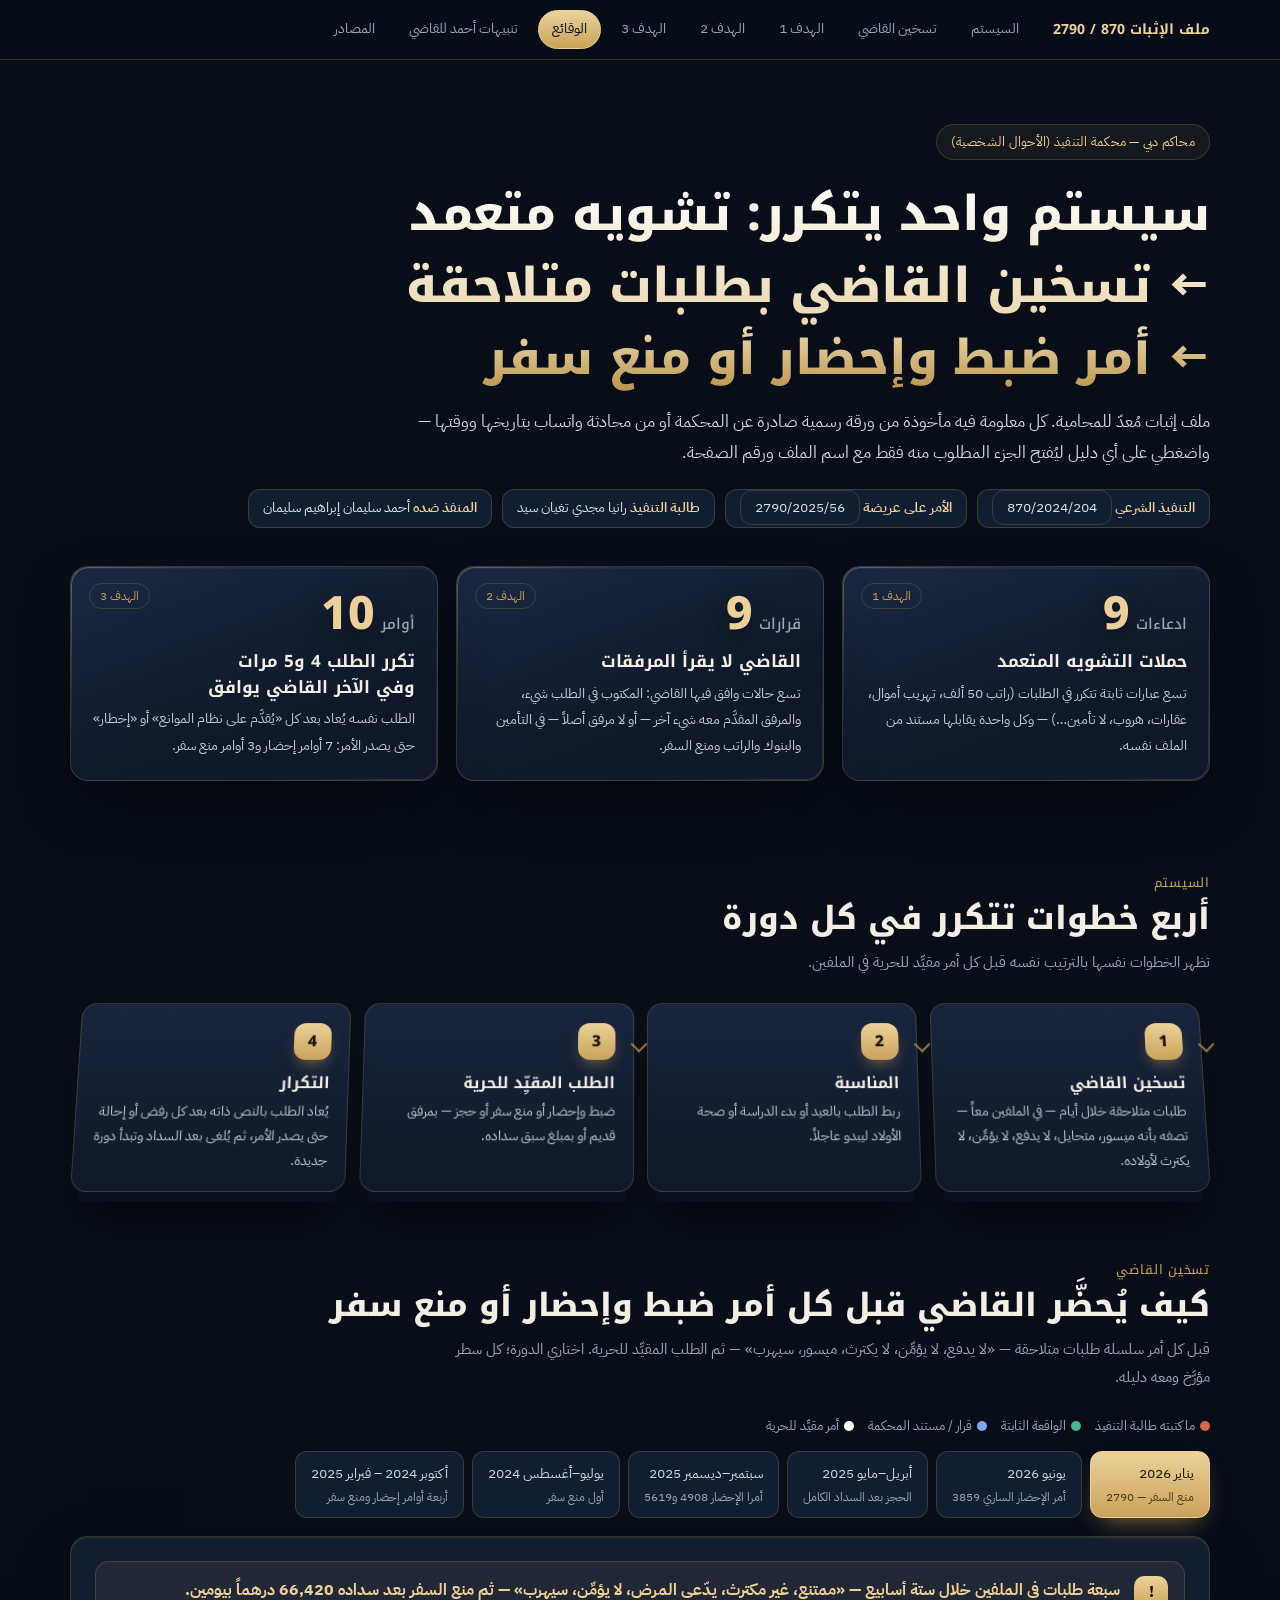
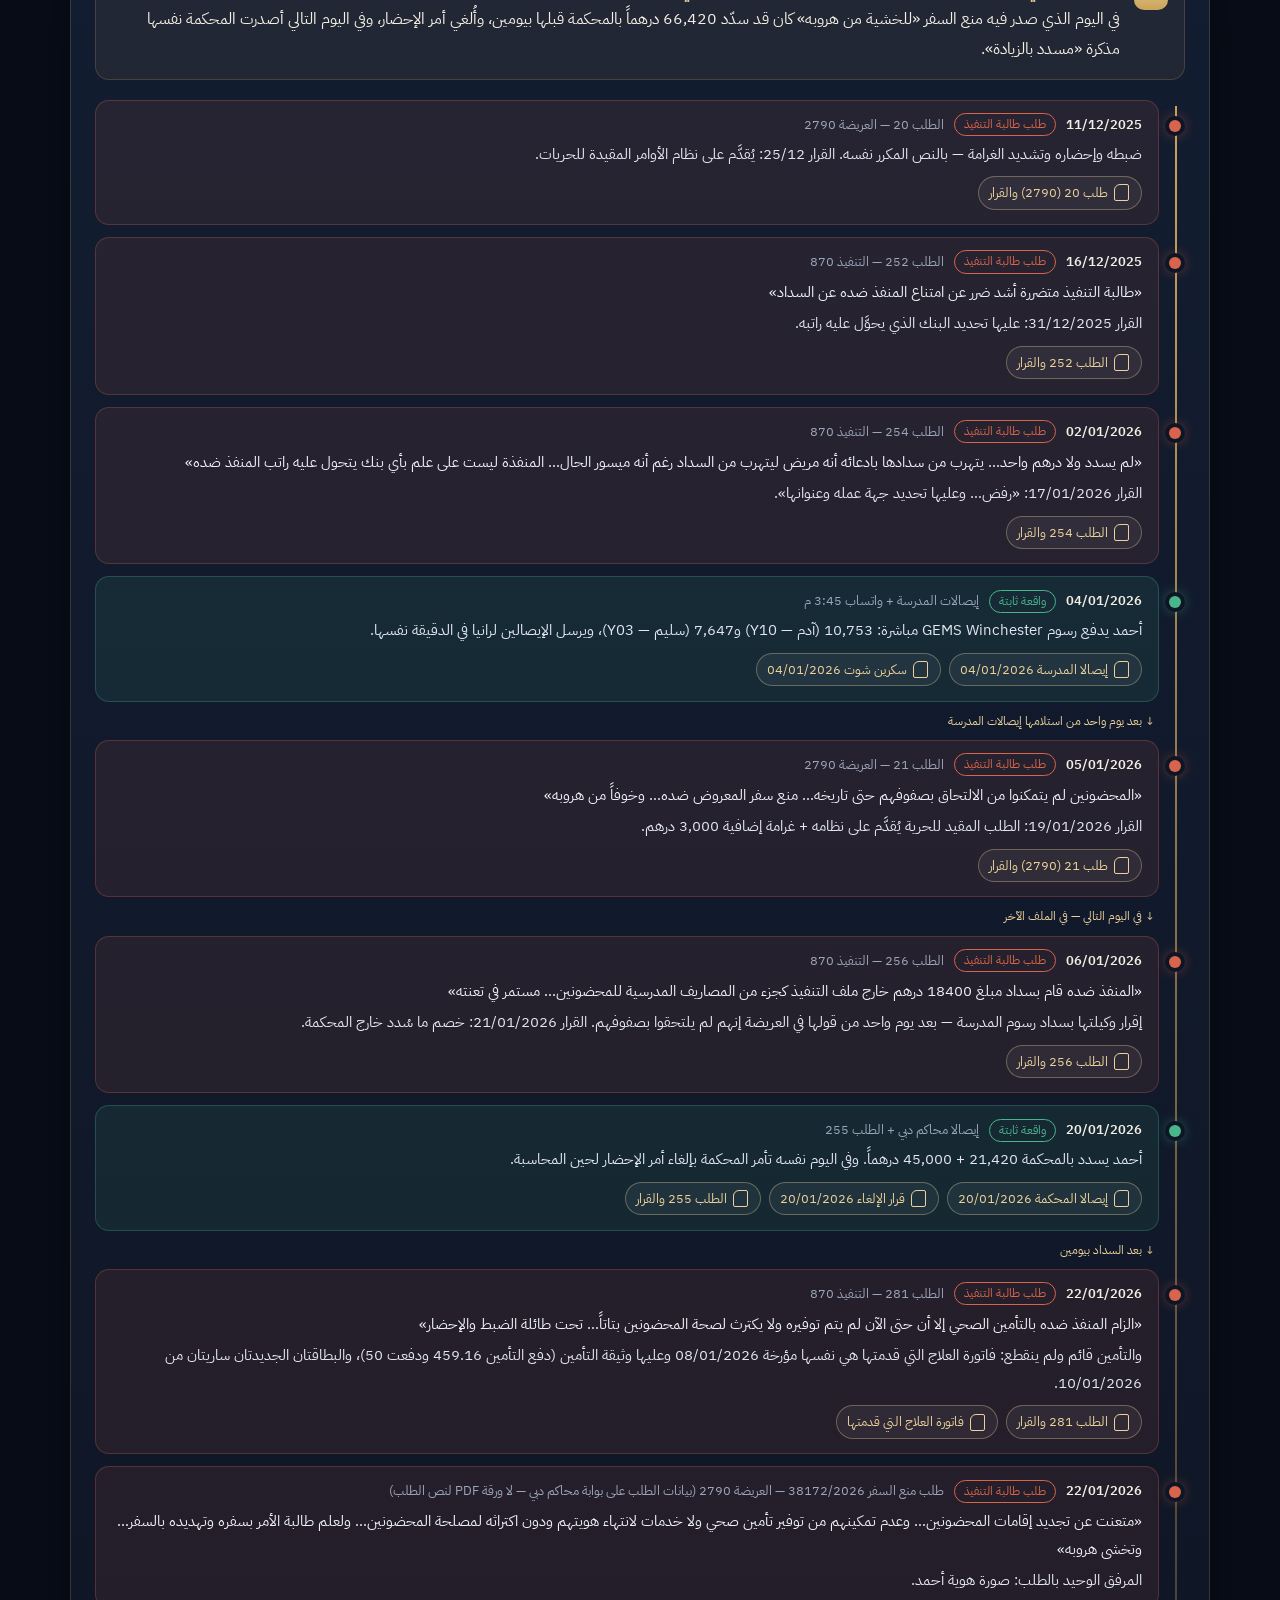
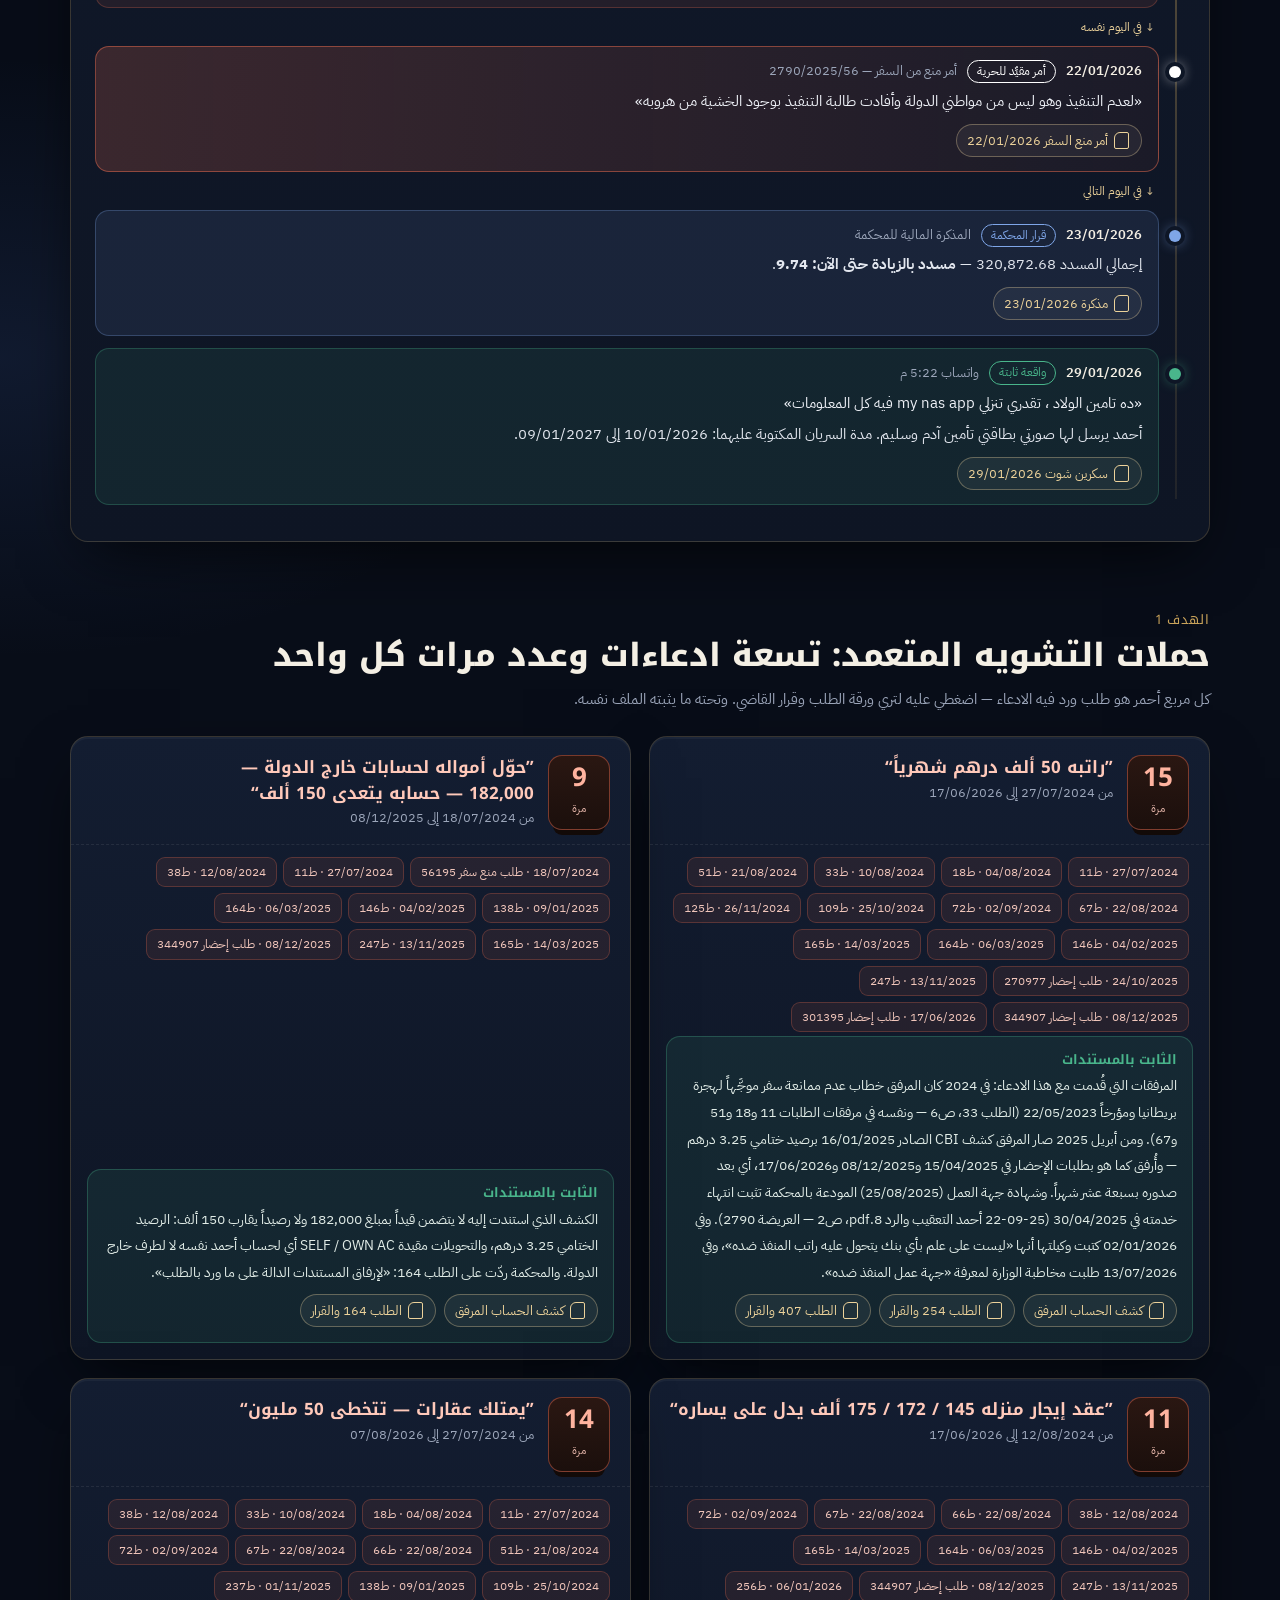
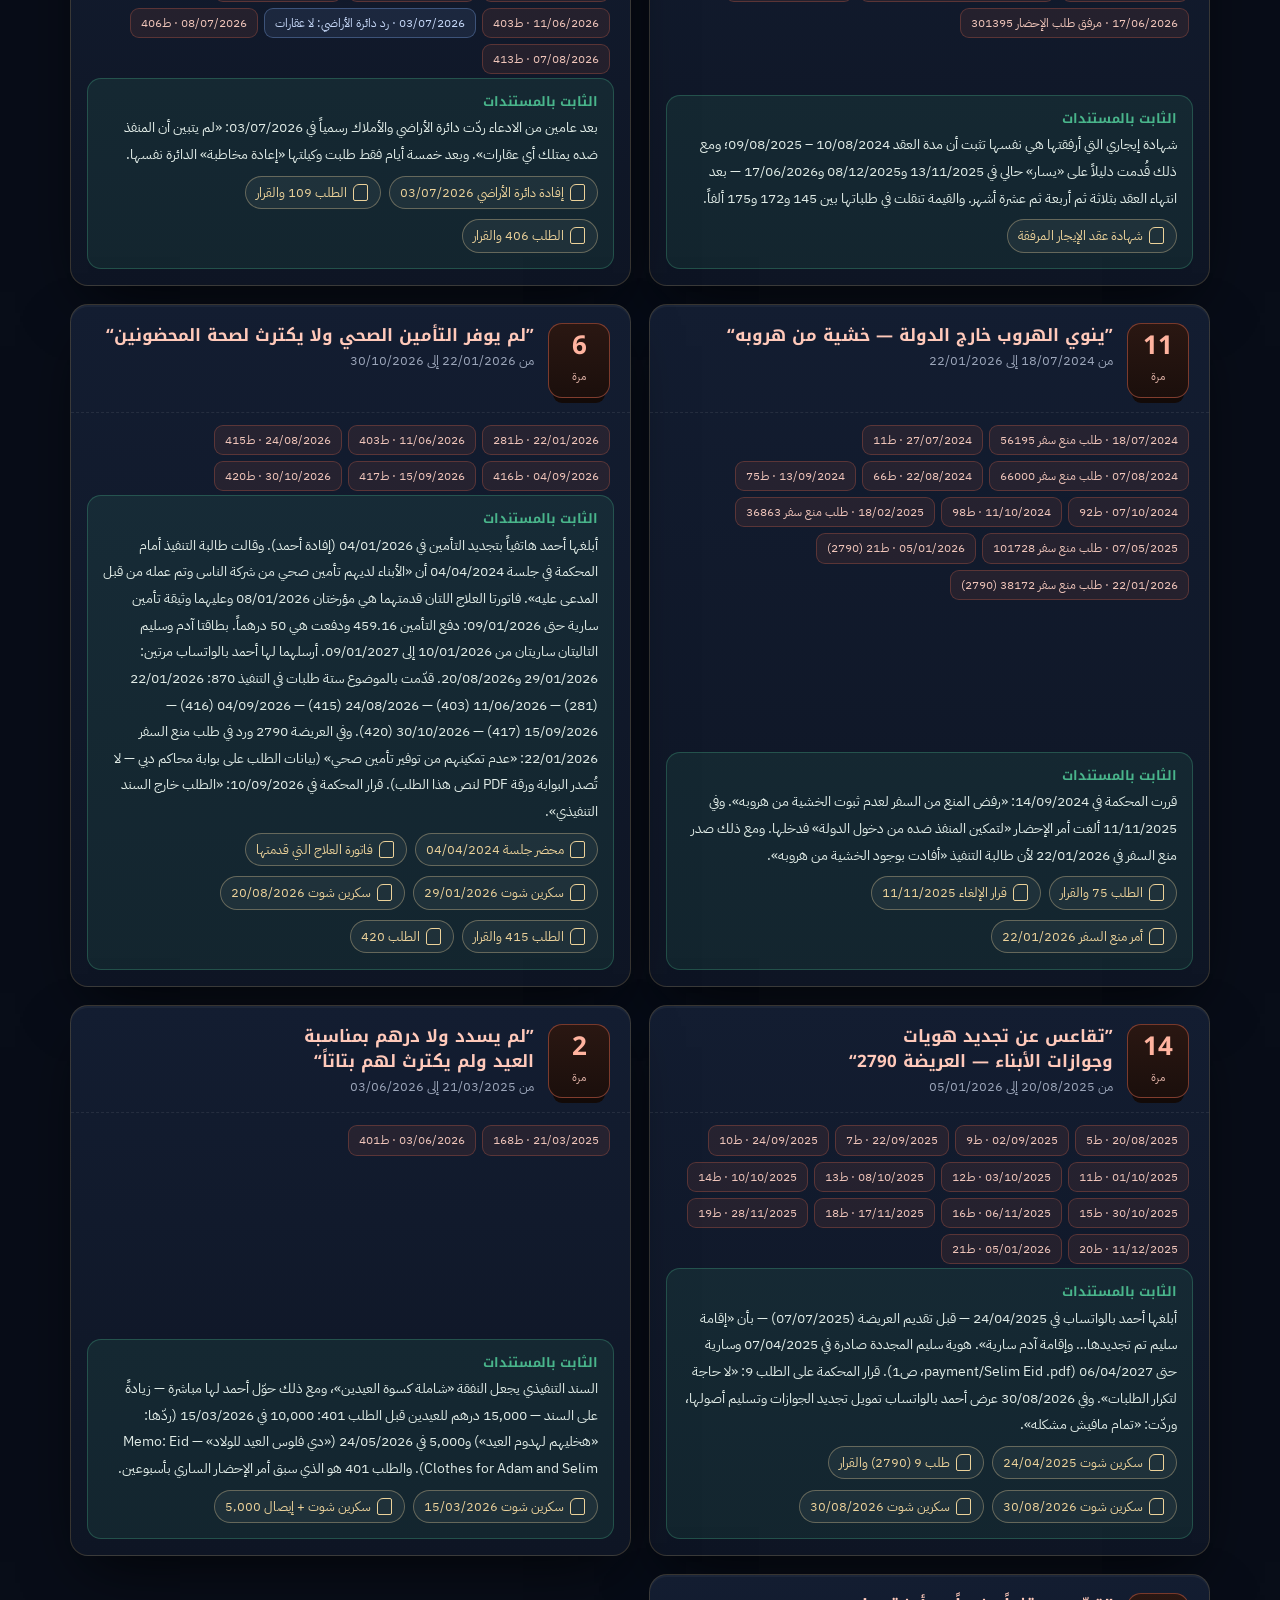
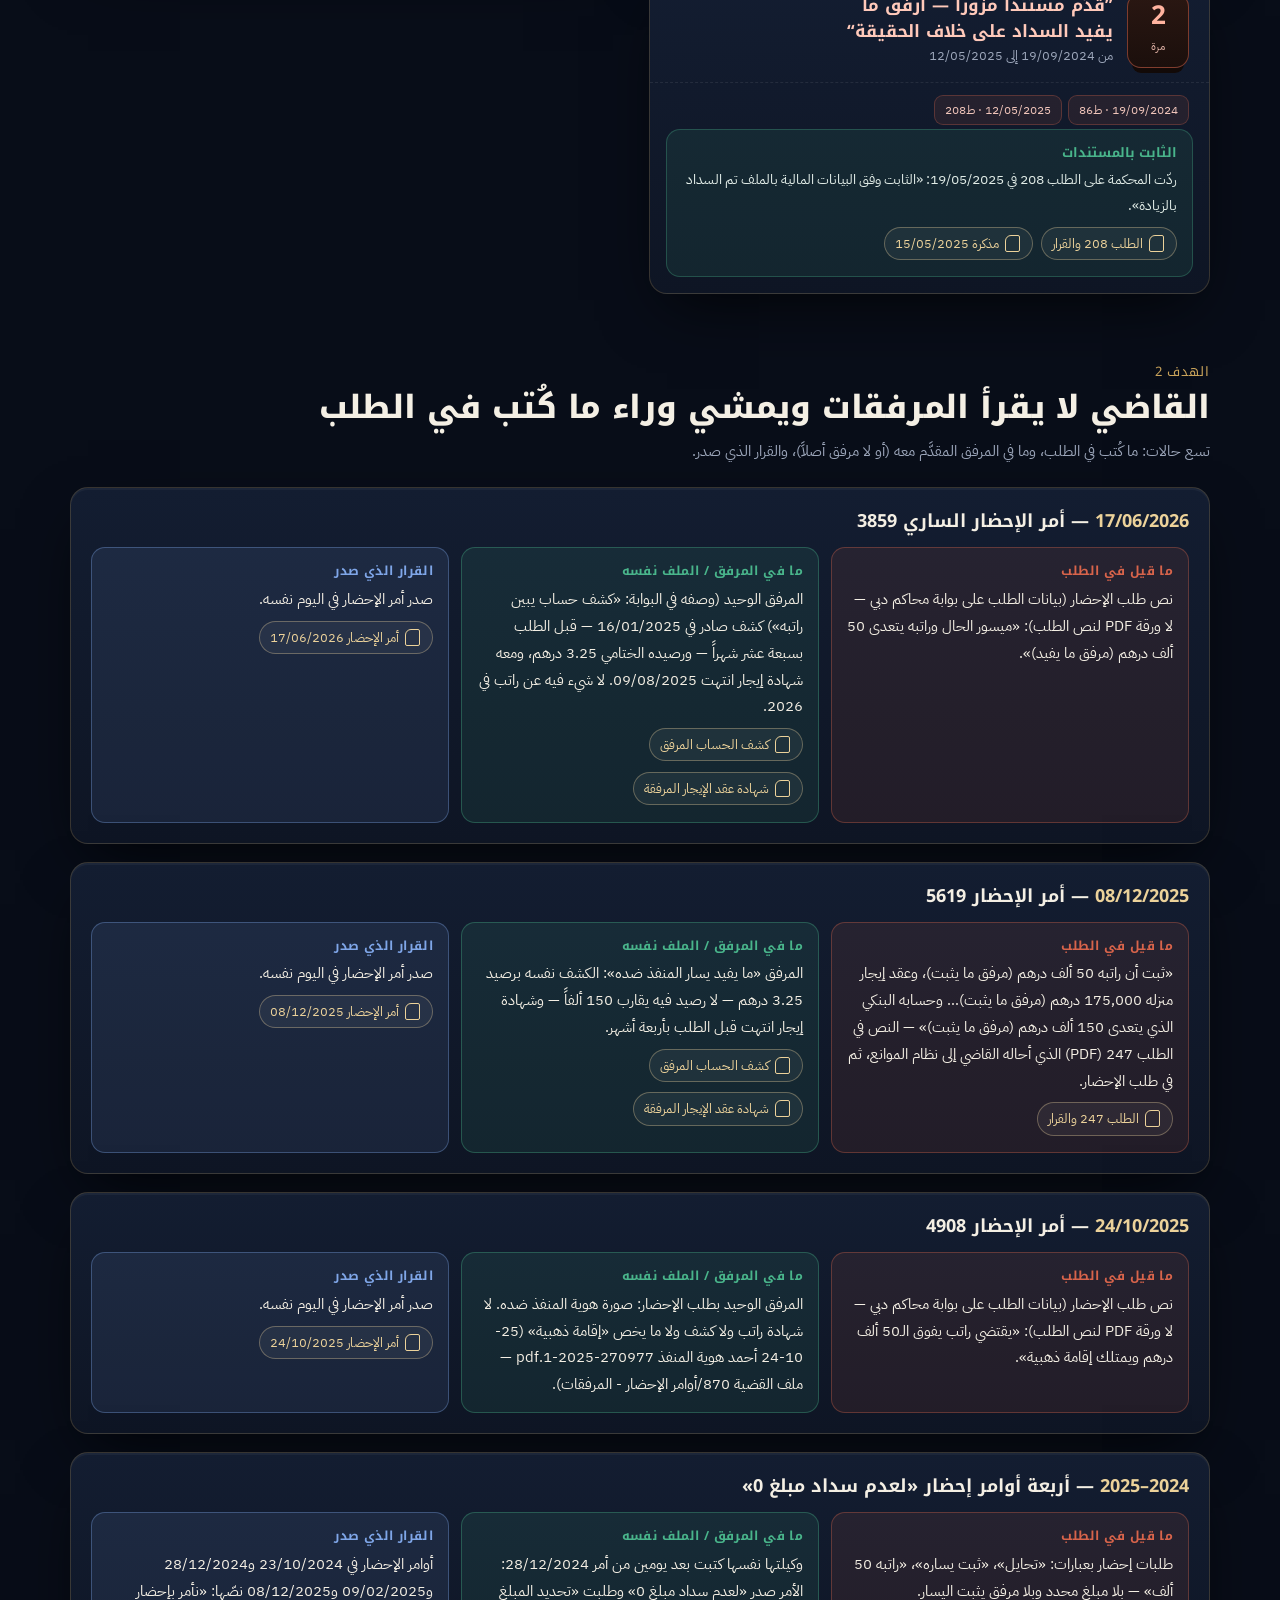
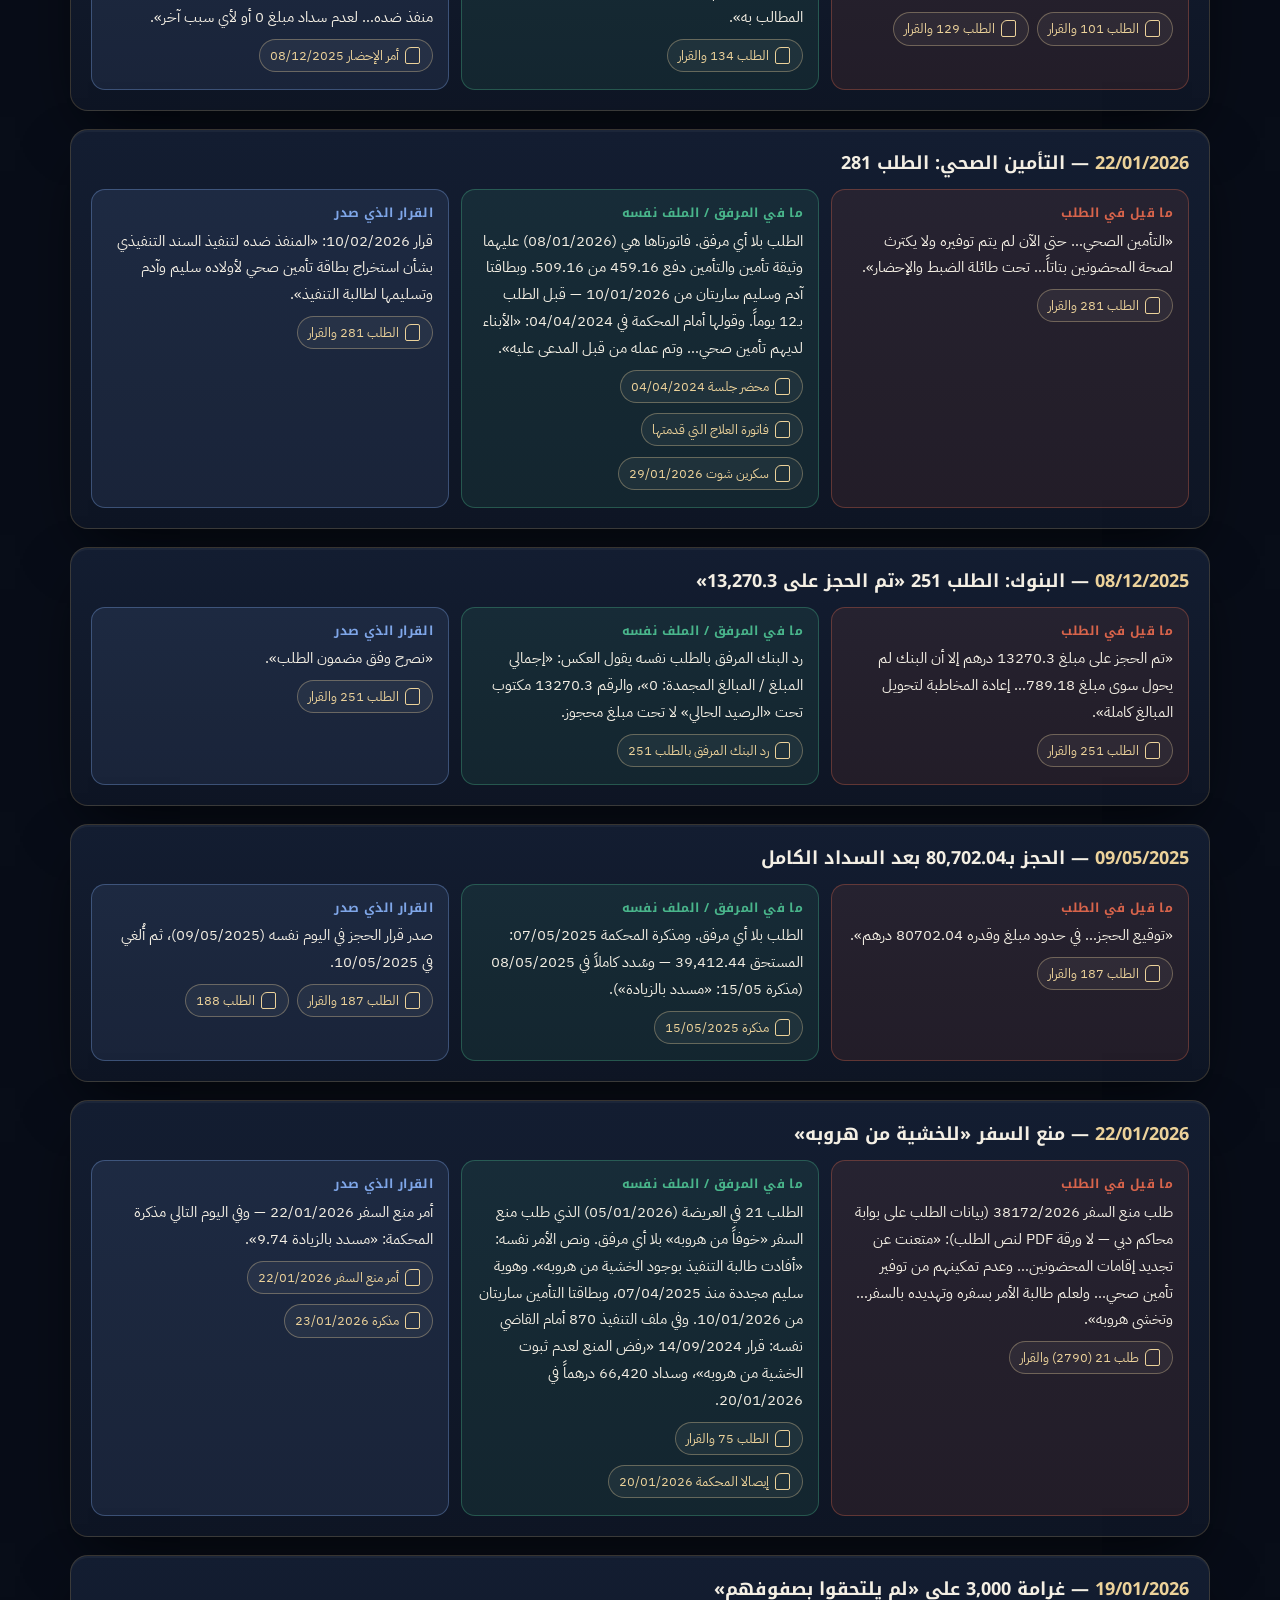
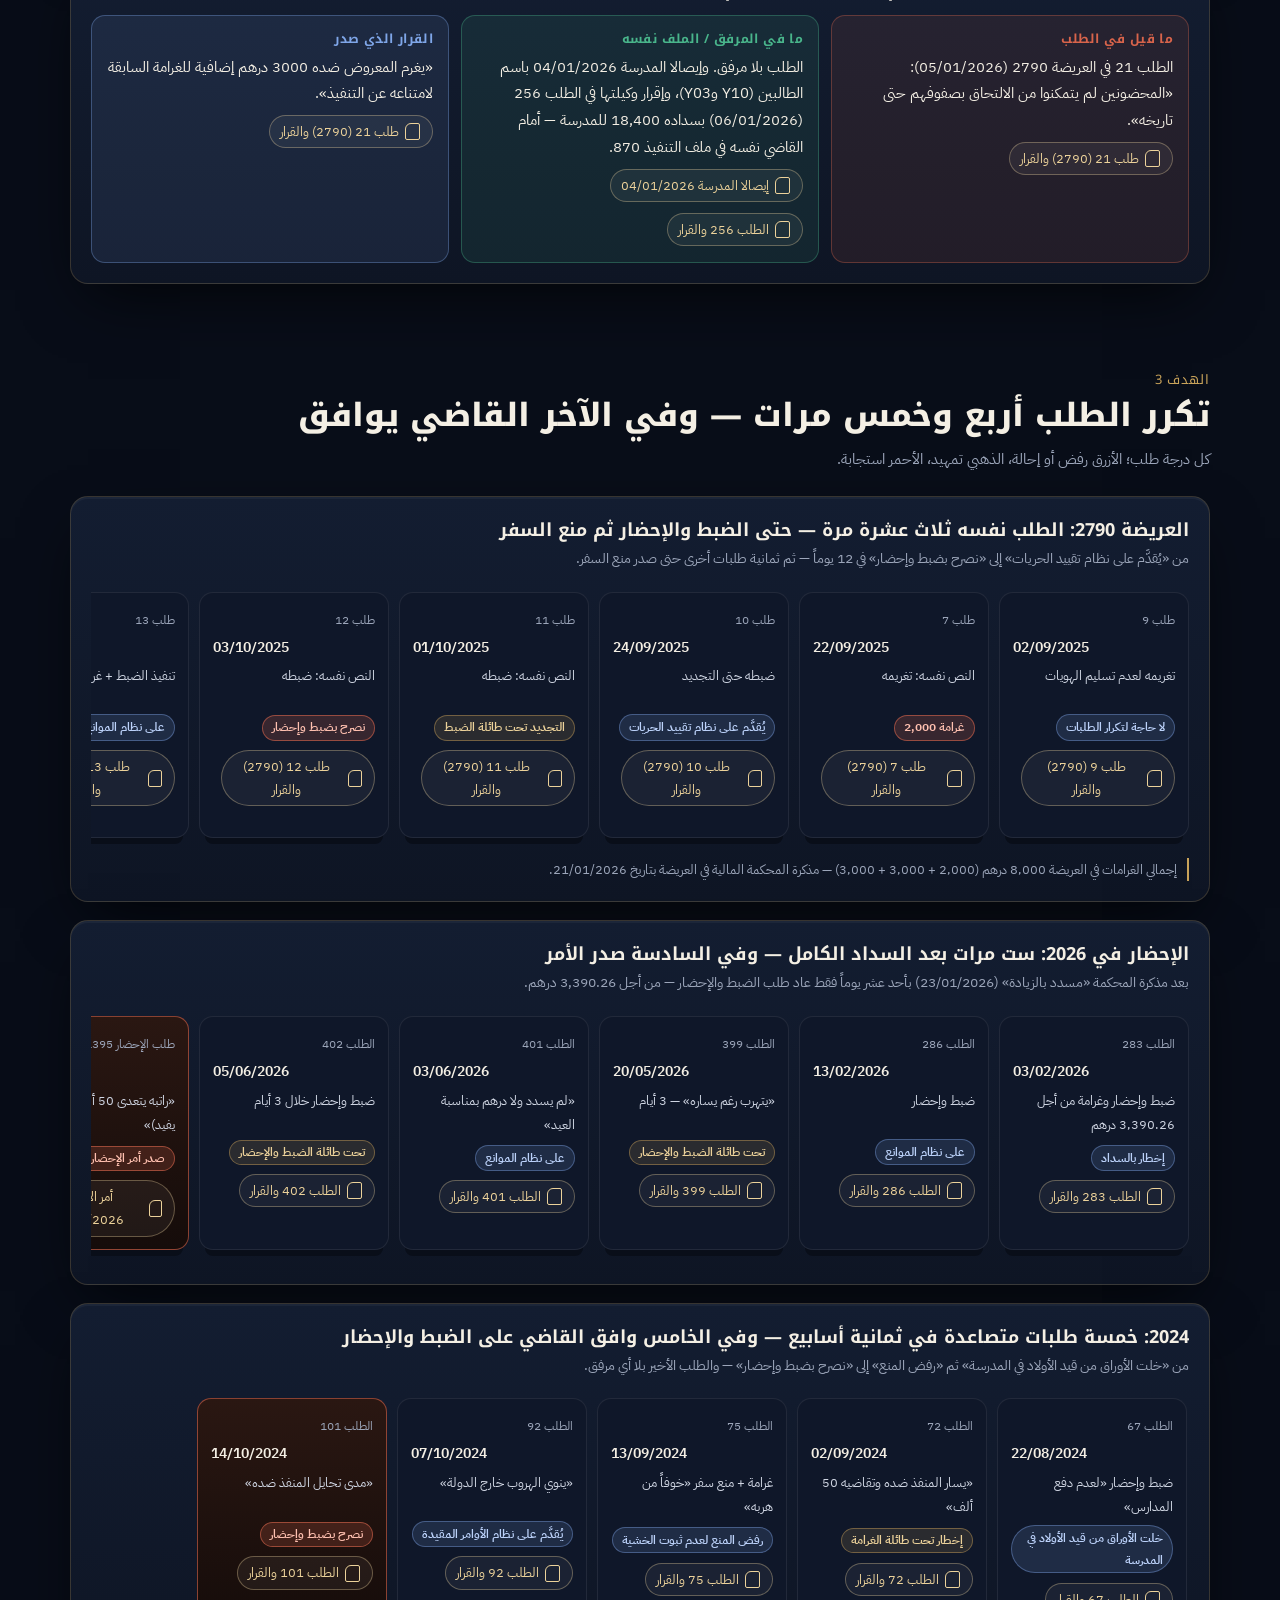
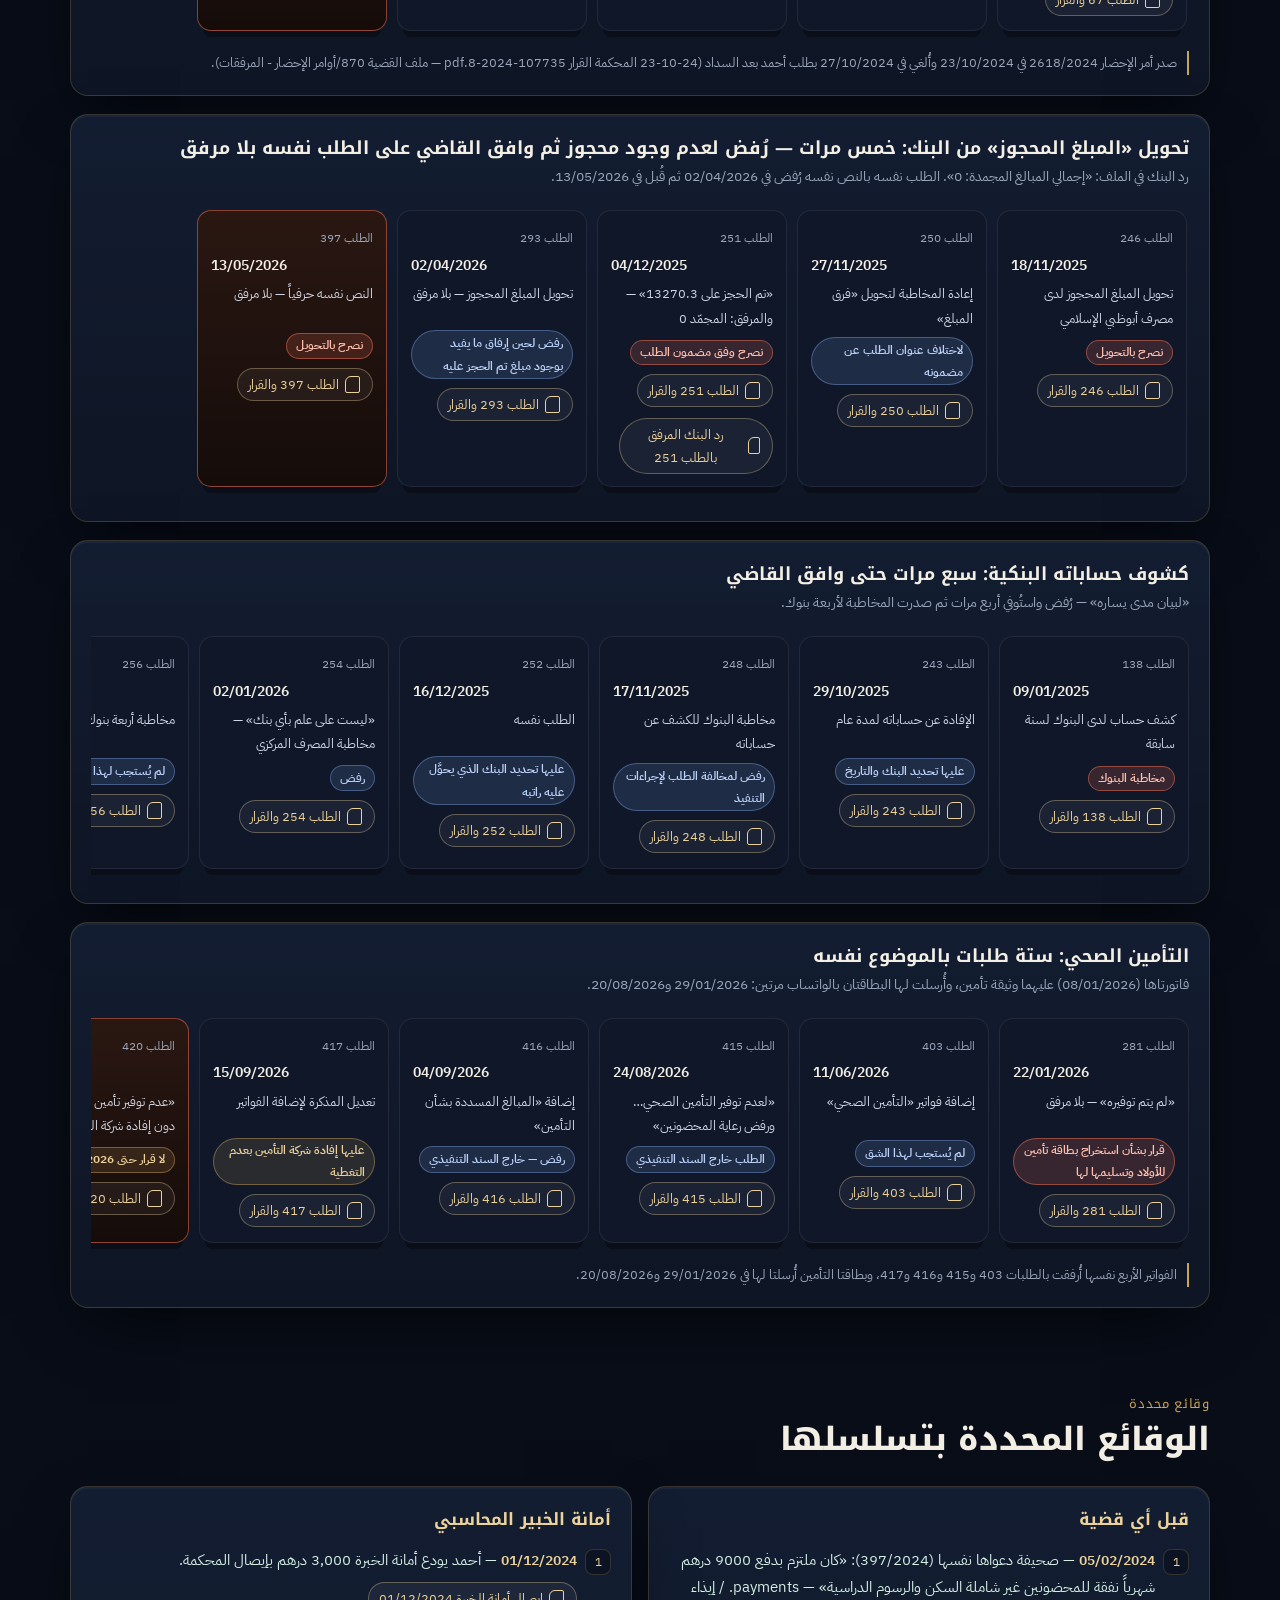
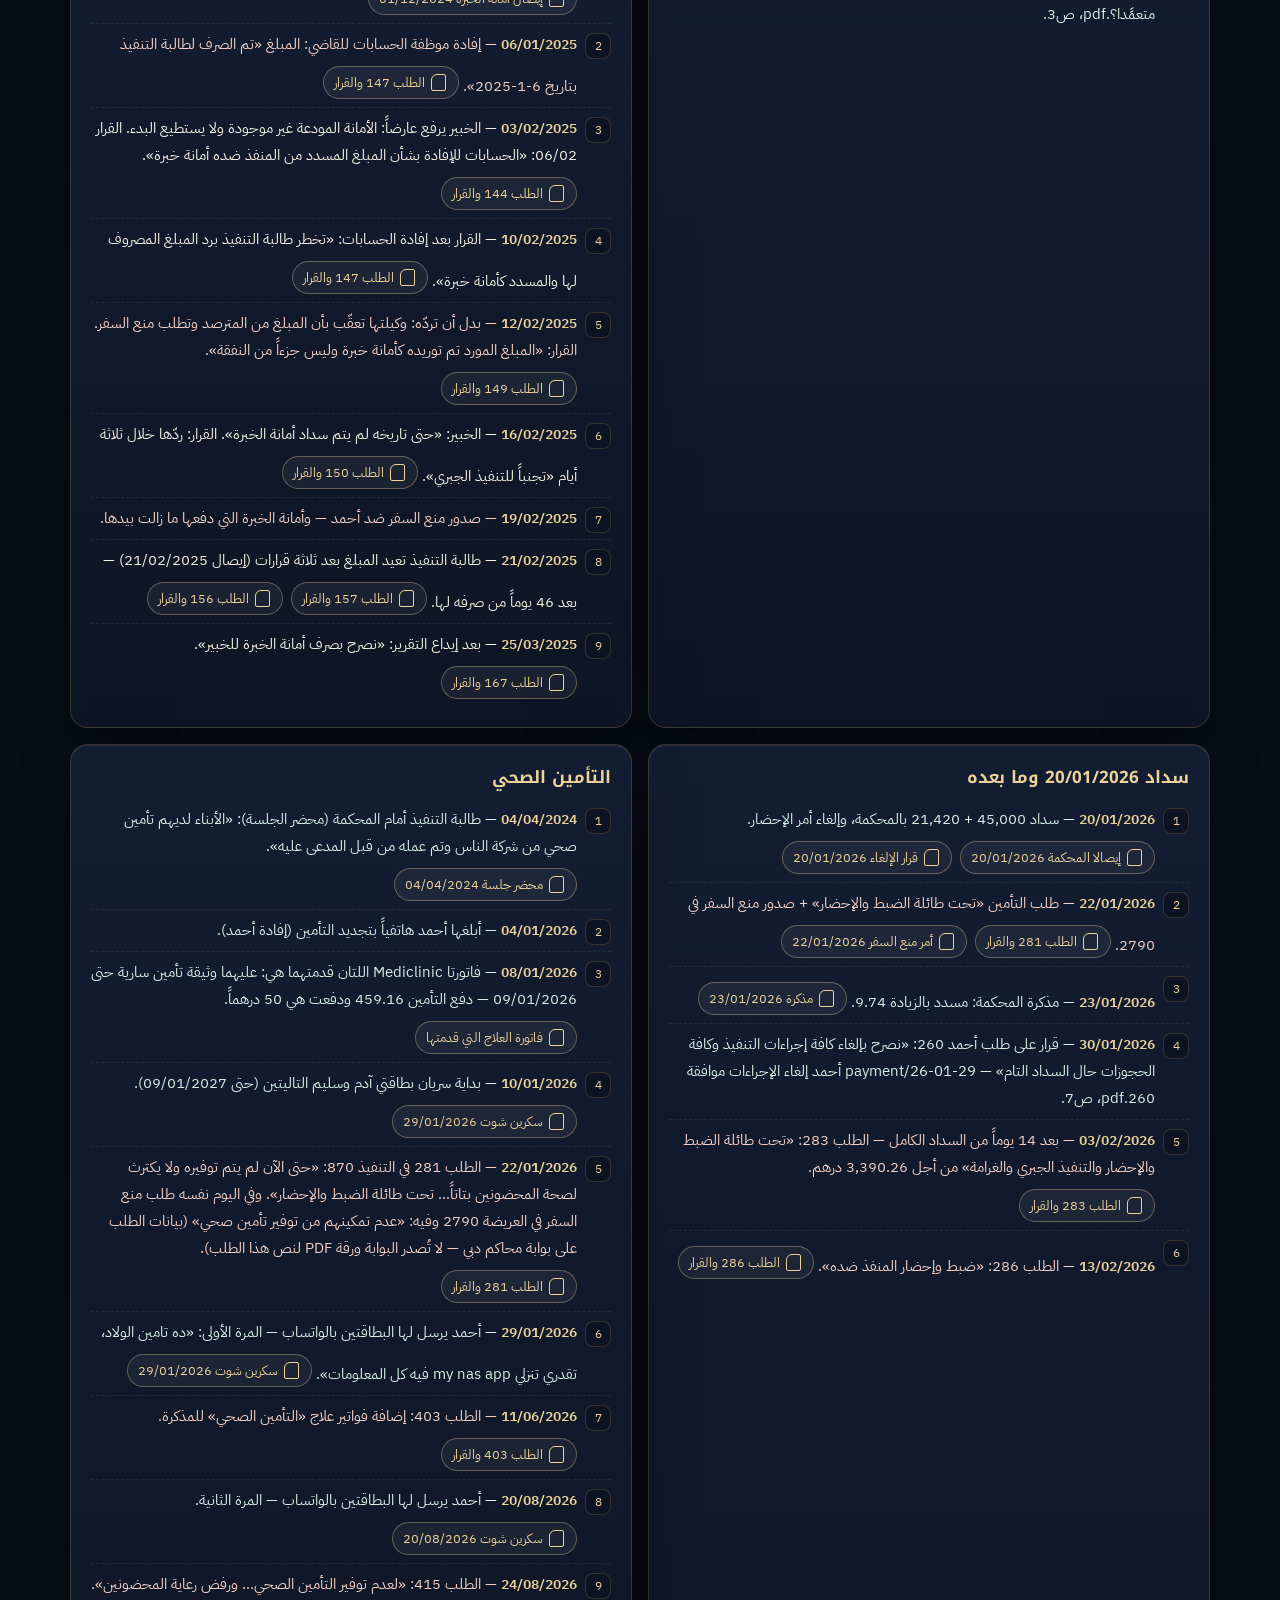
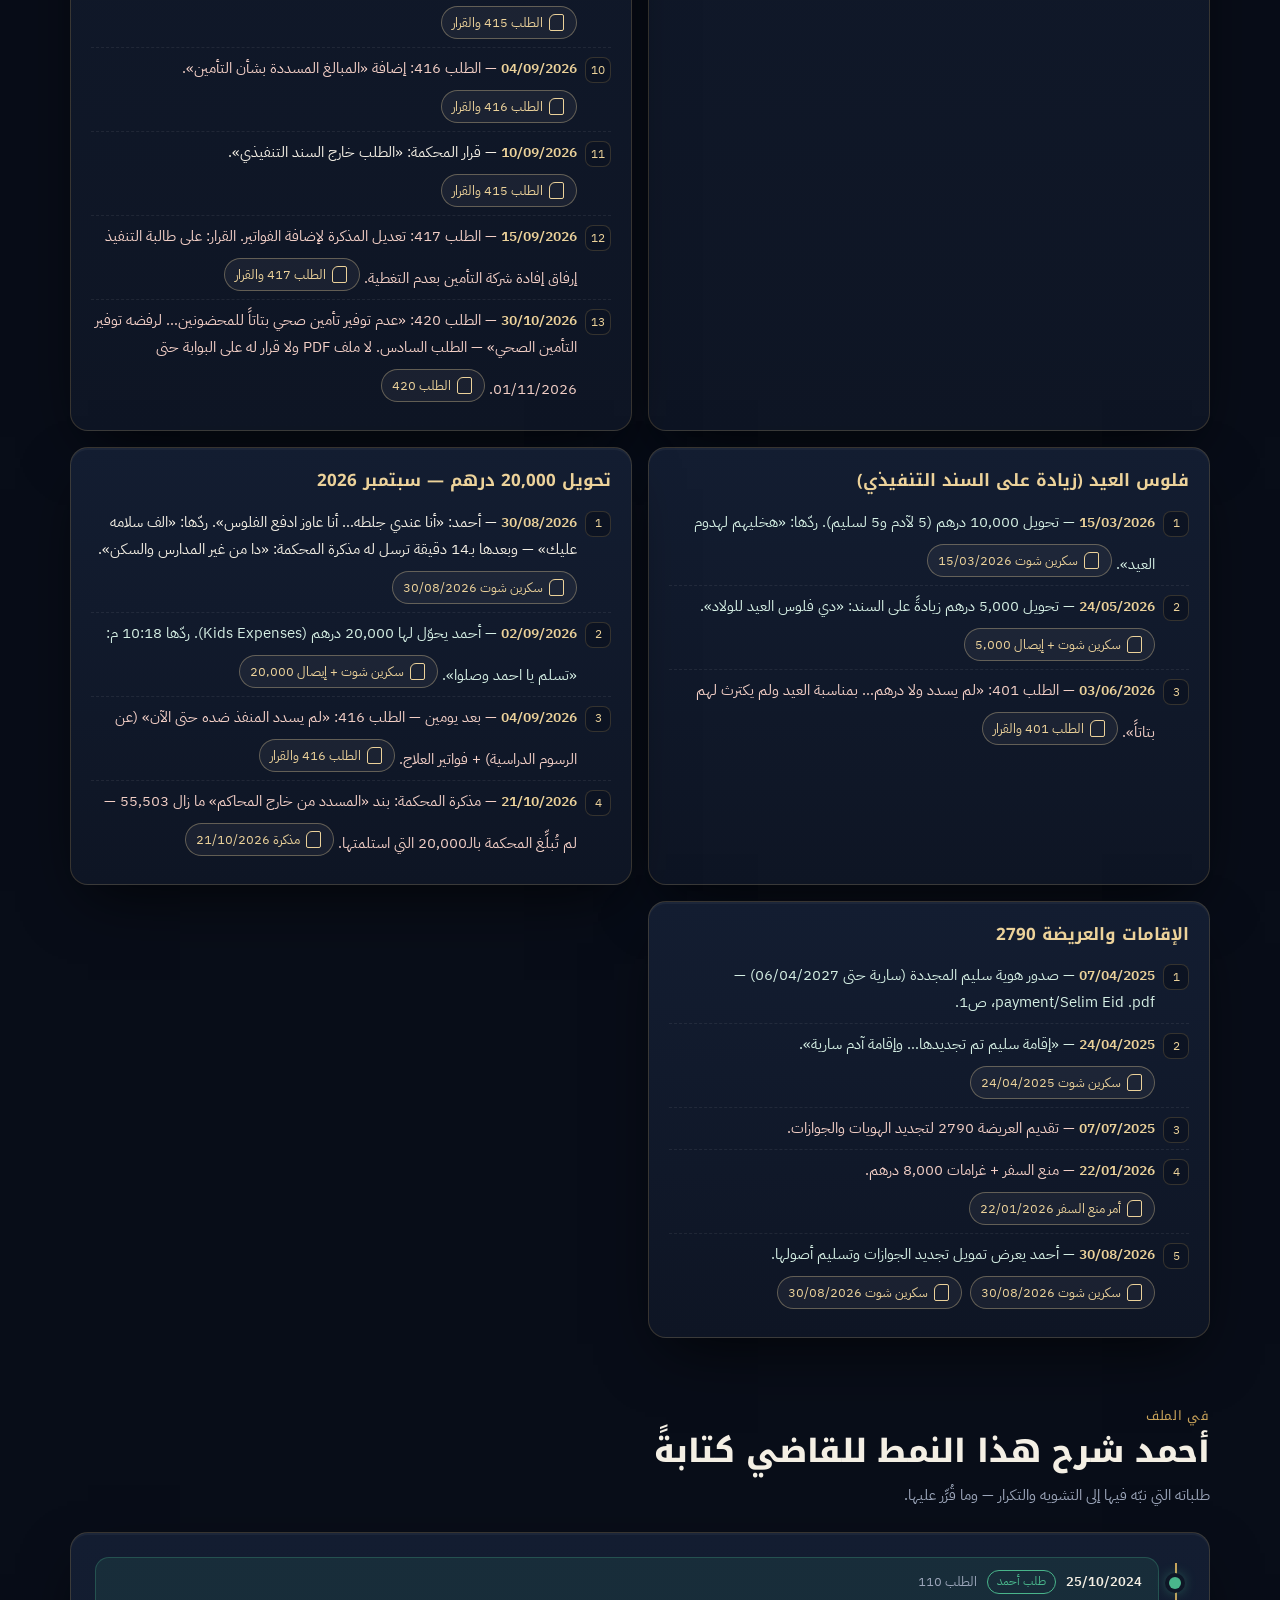
==== index.html @ a0ddb5d2 "إضافة تنبيهات أحمد للقاضي 110 و117 و136 و188 من أصل الـPDF Co-Authored-By: Claude Fable 5.2 <noreply" ====
<!doctype html>
<html lang="ar" dir="rtl">
<head>
<meta charset="utf-8">
<meta name="viewport" content="width=device-width,initial-scale=1">
<meta name="robots" content="noindex,nofollow,noarchive">
<title>ملف الإثبات — التنفيذ 870/2024/204 والعريضة 2790/2025/56</title>
<link rel="preconnect" href="https://fonts.googleapis.com">
<link rel="preconnect" href="https://fonts.gstatic.com" crossorigin>
<link href="https://fonts.googleapis.com/css2?family=IBM+Plex+Sans+Arabic:wght@400;500;600&family=Noto+Kufi+Arabic:wght@600;700;800&display=swap" rel="stylesheet">
<link rel="stylesheet" href="styles.css">
</head>
<body>
<nav class="nav"><div class="wrap">
  <span class="brand">ملف الإثبات 870 / 2790</span>
  <a href="#sys-s">السيستم</a><a href="#eps-s">تسخين القاضي</a><a href="#g1">الهدف 1</a><a href="#g2">الهدف 2</a><a href="#g3">الهدف 3</a><a href="#facts-s">الوقائع</a><a href="#alerts-s">تنبيهات أحمد للقاضي</a><a href="#limits-s">المصادر</a>
</div></nav>

<header class="hero"><div class="wrap">
  <span class="kicker">محاكم دبي — محكمة التنفيذ (الأحوال الشخصية)</span>
  <h1>سيستم واحد يتكرر: تشويه متعمد ← تسخين القاضي بطلبات متلاحقة ← أمر ضبط وإحضار أو منع سفر</h1>
  <p class="lead">ملف إثبات مُعدّ للمحامية. كل معلومة فيه مأخوذة من ورقة رسمية صادرة عن المحكمة أو من محادثة واتساب بتاريخها ووقتها — واضغطي على أي دليل ليُفتح الجزء المطلوب منه فقط مع اسم الملف ورقم الصفحة.</p>
  <div class="parties">
    <span><b>التنفيذ الشرعي</b> <span class="num">870/2024/204</span></span>
    <span><b>الأمر على عريضة</b> <span class="num">2790/2025/56</span></span>
    <span><b>طالبة التنفيذ</b> رانيا مجدي تغيان سيد</span>
    <span><b>المنفذ ضده</b> أحمد سليمان إبراهيم سليمان</span>
  </div>
  <div class="goals" id="goals"><a class="g3d tilt" href="#g1"><span class="tag">الهدف 1</span><div class="big num">9<small>ادعاءات</small></div><h3>حملات التشويه المتعمد</h3><p>تسع عبارات ثابتة تتكرر في الطلبات (راتب 50 ألف، تهريب أموال، عقارات، هروب، لا تأمين…) — وكل واحدة يقابلها مستند من الملف نفسه.</p></a><a class="g3d tilt" href="#g2"><span class="tag">الهدف 2</span><div class="big num">9<small>قرارات</small></div><h3>القاضي لا يقرأ المرفقات</h3><p>تسع حالات وافق فيها القاضي: المكتوب في الطلب شيء، والمرفق المقدَّم معه شيء آخر — أو لا مرفق أصلاً — في التأمين والبنوك والراتب ومنع السفر.</p></a><a class="g3d tilt" href="#g3"><span class="tag">الهدف 3</span><div class="big num">10<small>أوامر</small></div><h3>تكرر الطلب 4 و5 مرات وفي الآخر القاضي يوافق</h3><p>الطلب نفسه يُعاد بعد كل «يُقدَّم على نظام الموانع» أو «إخطار» حتى يصدر الأمر: 7 أوامر إحضار و3 أوامر منع سفر.</p></a></div>
</div></header>

<main>
<section id="sys-s"><div class="wrap">
  <div class="sh"><div><div class="n">السيستم</div><h2>أربع خطوات تتكرر في كل دورة</h2><p>تظهر الخطوات نفسها بالترتيب نفسه قبل كل أمر مقيِّد للحرية في الملفين.</p></div></div>
  <div class="sys" id="sys"><div class="step"><i>1</i><h4>تسخين القاضي</h4><p>طلبات متلاحقة خلال أيام — في الملفين معاً — تصفه بأنه ميسور، متحايل، لا يدفع، لا يؤمِّن، لا يكترث لأولاده.</p></div><div class="step"><i>2</i><h4>المناسبة</h4><p>ربط الطلب بالعيد أو بدء الدراسة أو صحة الأولاد ليبدو عاجلاً.</p></div><div class="step"><i>3</i><h4>الطلب المقيِّد للحرية</h4><p>ضبط وإحضار أو منع سفر أو حجز — بمرفق قديم أو بمبلغ سبق سداده.</p></div><div class="step"><i>4</i><h4>التكرار</h4><p>يُعاد الطلب بالنص ذاته بعد كل رفض أو إحالة حتى يصدر الأمر، ثم يُلغى بعد السداد وتبدأ دورة جديدة.</p></div></div>
</div></section>

<section id="eps-s"><div class="wrap">
  <div class="sh"><div><div class="n">تسخين القاضي</div><h2>كيف يُحضَّر القاضي قبل كل أمر ضبط وإحضار أو منع سفر</h2><p>قبل كل أمر سلسلة طلبات متلاحقة — «لا يدفع، لا يؤمِّن، لا يكترث، ميسور، سيهرب» — ثم الطلب المقيِّد للحرية. اختاري الدورة؛ كل سطر مؤرَّخ ومعه دليله.</p></div></div>
  <div class="legend"><span><i style="background:var(--claim)"></i>ما كتبته طالبة التنفيذ</span><span><i style="background:var(--fact)"></i>الواقعة الثابتة</span><span><i style="background:var(--court)"></i>قرار / مستند المحكمة</span><span><i style="background:#fff"></i>أمر مقيِّد للحرية</span></div>
  <div class="tabs" id="eptabs"><button data-i="0" class="on">يناير 2026<small>منع السفر — 2790</small></button><button data-i="1" class="">يونيو 2026<small>أمر الإحضار الساري 3859</small></button><button data-i="2" class="">أبريل–مايو 2025<small>الحجز بعد السداد الكامل</small></button><button data-i="3" class="">سبتمبر–ديسمبر 2025<small>أمرا الإحضار 4908 و5619</small></button><button data-i="4" class="">يوليو–أغسطس 2024<small>أول منع سفر</small></button><button data-i="5" class="">أكتوبر 2024 – فبراير 2025<small>أربعة أوامر إحضار ومنع سفر</small></button></div>
  <div id="eps"><div class="ep on" data-i="0"><div class="verdict"><div class="ic">!</div><div><b>سبعة طلبات في الملفين خلال ستة أسابيع — «ممتنع، غير مكترث، يدّعي المرض، لا يؤمِّن، سيهرب» — ثم منع السفر بعد سداده 66,420 درهماً بيومين.</b><br>في اليوم الذي صدر فيه منع السفر «للخشية من هروبه» كان قد سدّد 66,420 درهماً بالمحكمة قبلها بيومين، وأُلغي أمر الإحضار، وفي اليوم التالي أصدرت المحكمة نفسها مذكرة «مسدد بالزيادة».</div></div><div class="tl"><div class="ev claim"><div class="hd"><time class="num">11/12/2025</time><span class="who">طلب طالبة التنفيذ</span><span>الطلب 20 — العريضة 2790</span></div><p class="t">ضبطه وإحضاره وتشديد الغرامة — بالنص المكرر نفسه. القرار 25/12: يُقدَّم على نظام الأوامر المقيدة للحريات.</p><button class="eb " data-ev="p20">طلب 20 (2790) والقرار</button></div><div class="ev claim"><div class="hd"><time class="num">16/12/2025</time><span class="who">طلب طالبة التنفيذ</span><span>الطلب 252 — التنفيذ 870</span></div><q>طالبة التنفيذ متضررة أشد ضرر عن امتناع المنفذ ضده عن السداد</q><p class="t">القرار 31/12/2025: عليها تحديد البنك الذي يحوَّل عليه راتبه.</p><button class="eb " data-ev="r252">الطلب 252 والقرار</button></div><div class="ev claim"><div class="hd"><time class="num">02/01/2026</time><span class="who">طلب طالبة التنفيذ</span><span>الطلب 254 — التنفيذ 870</span></div><q>لم يسدد ولا درهم واحد… يتهرب من سدادها بادعائه أنه مريض ليتهرب من السداد رغم أنه ميسور الحال… المنفذة ليست على علم بأي بنك يتحول عليه راتب المنفذ ضده</q><p class="t">القرار 17/01/2026: «رفض… وعليها تحديد جهة عمله وعنوانها».</p><button class="eb " data-ev="r254">الطلب 254 والقرار</button></div><div class="ev fact"><div class="hd"><time class="num">04/01/2026</time><span class="who">واقعة ثابتة</span><span>إيصالات المدرسة + واتساب 3:45 م</span></div><p class="t">أحمد يدفع رسوم GEMS Winchester مباشرة: <span class="num">10,753</span> (آدم — Y10) و<span class="num">7,647</span> (سليم — Y03)، ويرسل الإيصالين لرانيا في الدقيقة نفسها.</p><button class="eb " data-ev="srec">إيصالا المدرسة 04/01/2026</button><button class="eb " data-ev="s_school">سكرين شوت 04/01/2026</button></div><div class="gap">↓ بعد يوم واحد من استلامها إيصالات المدرسة</div><div class="ev claim"><div class="hd"><time class="num">05/01/2026</time><span class="who">طلب طالبة التنفيذ</span><span>الطلب 21 — العريضة 2790</span></div><q>المحضونين لم يتمكنوا من الالتحاق بصفوفهم حتى تاريخه… منع سفر المعروض ضده… وخوفاً من هروبه</q><p class="t">القرار 19/01/2026: الطلب المقيد للحرية يُقدَّم على نظامه + غرامة إضافية 3,000 درهم.</p><button class="eb " data-ev="p21">طلب 21 (2790) والقرار</button></div><div class="gap">↓ في اليوم التالي — في الملف الآخر</div><div class="ev claim"><div class="hd"><time class="num">06/01/2026</time><span class="who">طلب طالبة التنفيذ</span><span>الطلب 256 — التنفيذ 870</span></div><q>المنفذ ضده قام بسداد مبلغ 18400 درهم خارج ملف التنفيذ كجزء من المصاريف المدرسية للمحضونين… مستمر في تعنته</q><p class="t">إقرار وكيلتها بسداد رسوم المدرسة — بعد يوم واحد من قولها في العريضة إنهم لم يلتحقوا بصفوفهم. القرار 21/01/2026: خصم ما سُدد خارج المحكمة.</p><button class="eb " data-ev="r256">الطلب 256 والقرار</button></div><div class="ev fact"><div class="hd"><time class="num">20/01/2026</time><span class="who">واقعة ثابتة</span><span>إيصالا محاكم دبي + الطلب 255</span></div><p class="t">أحمد يسدد بالمحكمة <span class="num">45,000 + 21,420</span> درهماً. وفي اليوم نفسه تأمر المحكمة بإلغاء أمر الإحضار لحين المحاسبة.</p><button class="eb " data-ev="crec">إيصالا المحكمة 20/01/2026</button><button class="eb " data-ev="c0120">قرار الإلغاء 20/01/2026</button><button class="eb " data-ev="r255">الطلب 255 والقرار</button></div><div class="gap">↓ بعد السداد بيومين</div><div class="ev claim"><div class="hd"><time class="num">22/01/2026</time><span class="who">طلب طالبة التنفيذ</span><span>الطلب 281 — التنفيذ 870</span></div><q>الزام المنفذ ضده بالتأمين الصحي إلا أن حتى الآن لم يتم توفيره ولا يكترث لصحة المحضونين بتاتاً… تحت طائلة الضبط والإحضار</q><p class="t">والتأمين قائم ولم ينقطع: فاتورة العلاج التي قدمتها هي نفسها مؤرخة 08/01/2026 وعليها وثيقة التأمين (دفع التأمين 459.16 ودفعت 50)، والبطاقتان الجديدتان ساريتان من 10/01/2026.</p><button class="eb " data-ev="r281">الطلب 281 والقرار</button><button class="eb " data-ev="med">فاتورة العلاج التي قدمتها</button></div><div class="ev claim"><div class="hd"><time class="num">22/01/2026</time><span class="who">طلب طالبة التنفيذ</span><span>طلب منع السفر 38172/2026 — العريضة 2790 (بيانات الطلب على بوابة محاكم دبي — لا ورقة PDF لنص الطلب)</span></div><q>متعنت عن تجديد إقامات المحضونين… وعدم تمكينهم من توفير تأمين صحي ولا خدمات لانتهاء هويتهم ودون اكتراثه لمصلحة المحضونين… ولعلم طالبة الأمر بسفره وتهديده بالسفر… وتخشى هروبه</q><p class="t">المرفق الوحيد بالطلب: صورة هوية أحمد.</p></div><div class="gap">↓ في اليوم نفسه</div><div class="ev order"><div class="hd"><time class="num">22/01/2026</time><span class="who">أمر مقيِّد للحرية</span><span>أمر منع من السفر — 2790/2025/56</span></div><q>لعدم التنفيذ وهو ليس من مواطني الدولة وأفادت طالبة التنفيذ بوجود الخشية من هروبه</q><button class="eb " data-ev="ban">أمر منع السفر 22/01/2026</button></div><div class="gap">↓ في اليوم التالي</div><div class="ev court"><div class="hd"><time class="num">23/01/2026</time><span class="who">قرار المحكمة</span><span>المذكرة المالية للمحكمة</span></div><p class="t">إجمالي المسدد 320,872.68 — <b>مسدد بالزيادة حتى الآن: 9.74</b>.</p><button class="eb " data-ev="m0123">مذكرة 23/01/2026</button></div><div class="ev fact"><div class="hd"><time class="num">29/01/2026</time><span class="who">واقعة ثابتة</span><span>واتساب 5:22 م</span></div><q>ده تامين الولاد ، تقدري تنزلي my nas app فيه كل المعلومات</q><p class="t">أحمد يرسل لها صورتي بطاقتي تأمين آدم وسليم. مدة السريان المكتوبة عليهما: 10/01/2026 إلى 09/01/2027.</p><button class="eb " data-ev="s_ins1">سكرين شوت 29/01/2026</button></div></div></div><div class="ep " data-i="1"><div class="verdict"><div class="ic">!</div><div><b>أربعة طلبات في 22 يوماً — «يتهرب، ميسور، لم يسدد ولا درهم في العيد، لا يكترث، لا يؤمِّن» — بعد أن حوّل لها 15,000 درهم للعيدين، ثم أمر إحضار بكشف حساب عمره 17 شهراً.</b><br>أربعة طلبات في 22 يوماً (399 ← 401 ← 402 ← 403) ثم طلب الإحضار، والمرفق «ما يفيد» راتباً يتعدى 50 ألف هو كشف ينتهي في يناير 2025 برصيد 3.25 درهم. وبعدها بـ26 يوماً طلبت مخاطبة الوزارة لمعرفة جهة عمله.</div></div><div class="tl"><div class="ev fact"><div class="hd"><time class="num">15/03/2026</time><span class="who">واقعة ثابتة</span><span>واتساب — عيد الفطر</span></div><p class="t">أحمد يحوّل <span class="num">10,000</span> درهم: «أنا حولت ١٠,٠٠٠ فلوس العيد، ٥ آلاف لآدم و٥ لسليم». ردّها: «لو وصلوا… انا هخليهم لهدوم العيد».</p><button class="eb " data-ev="s_eid3">سكرين شوت 15/03/2026</button></div><div class="ev claim"><div class="hd"><time class="num">13/05/2026</time><span class="who">طلب طالبة التنفيذ</span><span>الطلب 397</span></div><p class="t">تحويل «المبلغ المحجوز» من البنك — وافق القاضي بلا مرفق بعد أن رفض الطلب نفسه في 02/04/2026 «لحين إرفاق ما يفيد».</p><button class="eb " data-ev="r397">الطلب 397 والقرار</button><button class="eb " data-ev="r293">الطلب 293 والقرار</button></div><div class="ev claim"><div class="hd"><time class="num">20/05/2026</time><span class="who">طلب طالبة التنفيذ</span><span>الطلب 399</span></div><q>يتهرب من السداد ورغم يساره مادياً… خلال 3 أيام تحت طائلة الضبط والإحضار</q><p class="t">القرار: «المنفذ ضده لسداد المترصد خلال ثلاثة أيام تحت طائلة الضبط والإحضار».</p><button class="eb " data-ev="r399">الطلب 399 والقرار</button></div><div class="ev fact"><div class="hd"><time class="num">24/05/2026</time><span class="who">واقعة ثابتة</span><span>واتساب 6:08 م — عيد الأضحى</span></div><q>دي فلوس العيد للولاد</q><p class="t">تحويل زيادةً على السند التنفيذي. إيصال ADIB: <span class="num">5,000</span> درهم — Memo: Eid Clothes for Adam and Selim.</p><button class="eb " data-ev="s_eid5">سكرين شوت + إيصال 5,000</button></div><div class="gap">↓ بعد 10 أيام من تحويل العيد</div><div class="ev claim"><div class="hd"><time class="num">03/06/2026</time><span class="who">طلب طالبة التنفيذ</span><span>الطلب 401</span></div><q>لم يسدد ولا درهم رغم علمه بأن ذلك نفقات للمحضونين ضرورية بمناسبة العيد ولم يكترث لهم بتاتاً… الضبط والإحضار وعدم إخلاء سبيله إلا في حالة السداد التام</q><p class="t">القرار 10/06/2026: «الطلبات المقيدة للحريات تقدم بمبرراتها على نظام الموانع».</p><button class="eb " data-ev="r401">الطلب 401 والقرار</button></div><div class="gap">↓ بعد يومين</div><div class="ev claim"><div class="hd"><time class="num">05/06/2026</time><span class="who">طلب طالبة التنفيذ</span><span>الطلب 402</span></div><q>الزام المنفذ ضده بالسداد تحت طائلة الضبط الاحضار خلال 3 أيام على أن لا يتم إخلاء سبيله إلا في حالة السداد التام</q><p class="t">القرار 10/06/2026: «المنفذ ضده لسداد تحت طائلة الضبط الاحضار».</p><button class="eb " data-ev="r402">الطلب 402 والقرار</button></div><div class="gap">↓ بعد ستة أيام</div><div class="ev claim"><div class="hd"><time class="num">11/06/2026</time><span class="who">طلب طالبة التنفيذ</span><span>الطلب 403</span></div><q>مخاطبة دائرة الأراضي… لإثبات مدى يساره وتهربه من السداد… والمبالغ التي امتنع عن سدادها بشأن التأمين الصحي</q><p class="t">فاتورتا 08/01/2026 المرفقتان عليهما وثيقة التأمين والتأمين هو الذي دفع.</p><button class="eb " data-ev="r403">الطلب 403 والقرار</button><button class="eb " data-ev="med">فاتورة العلاج التي قدمتها</button></div><div class="ev claim"><div class="hd"><time class="num">17/06/2026</time><span class="who">طلب طالبة التنفيذ</span><span>طلب الإحضار 301395/2026 — بيانات الطلب على بوابة محاكم دبي — لا ورقة PDF لنص الطلب</span></div><q>ميسور الحال وراتبه يتعدى 50 ألف درهم (مرفق ما يفيد)</q><p class="t">المرفق: كشف CBI ينتهي 16/01/2025 برصيد 3.25 درهم + شهادة إيجار انتهت 09/08/2025 — هو الملف نفسه المرفق بطلب 08/12/2025 صفحةً بصفحة (15 صفحة، وآخرها نموذج الطلب 247).</p><button class="eb " data-ev="cbi">كشف الحساب المرفق</button><button class="eb " data-ev="ejari">شهادة عقد الإيجار المرفقة</button></div><div class="gap">↓ في اليوم نفسه</div><div class="ev order"><div class="hd"><time class="num">17/06/2026</time><span class="who">أمر مقيِّد للحرية</span><span>أمر الإحضار 3859/2026</span></div><q>نأمر بإحضار منفذ ضده… لعدم سداد مبلغ 32541.68 أو لأي سبب آخر</q><button class="eb " data-ev="o3859">أمر الإحضار 17/06/2026</button></div><div class="ev court"><div class="hd"><time class="num">03/07/2026</time><span class="who">قرار المحكمة</span><span>دائرة الأراضي والأملاك</span></div><q>لم يتبين أن المنفذ ضده يمتلك أي عقارات</q><button class="eb " data-ev="dld">إفادة دائرة الأراضي 03/07/2026</button></div><div class="gap">↓ بعد 26 يوماً من «راتبه يتعدى 50 ألف»</div><div class="ev claim"><div class="hd"><time class="num">13/07/2026</time><span class="who">طلب طالبة التنفيذ</span><span>الطلب 407</span></div><q>مخاطبة موارد البشرية والتوطين لإفادة عن جهة عمل المنفذ ضده</q><button class="eb " data-ev="r407">الطلب 407 والقرار</button></div></div></div><div class="ep " data-i="2"><div class="verdict"><div class="ic">!</div><div><b>أربعة طلبات ضبط وإحضار في أربعة أسابيع، ثم — بعد أن سدّد كامل المترصد — حجز على حساباته بـ80,702 درهم في اليوم التالي.</b><br>ثلاثة أرقام مختلفة في ستة أيام: 73,115 ثم 39,412 (المذكرة الصحيحة) ثم 80,702 بعد السداد. والمحكمة نفسها قررت بعدها: «تم السداد بالزيادة».</div></div><div class="tl"><div class="ev claim"><div class="hd"><time class="num">08/04/2025</time><span class="who">طلب طالبة التنفيذ</span><span>الطلب 174</span></div><q>المنفذ ضده لا يستجيب لقرارات سيادتكم… بالرغم من اثبات يساره المادي</q><p class="t">القرار 14/04/2025: إخطاره بالسداد «تحت طائلة الضبط والإحضار».</p><button class="eb " data-ev="r174">الطلب 174 والقرار</button></div><div class="gap">↓ بعد ثلاثة أيام</div><div class="ev claim"><div class="hd"><time class="num">11/04/2025</time><span class="who">طلب طالبة التنفيذ</span><span>الطلب 177</span></div><q>نلتمس بضبط وإحضار المنفذ ضده بأسرع وقت وذلك لتعنته عن الدفع</q><p class="t">القرار 17/04/2025: إخطاره بالسداد تحت طائلة التنفيذ الجبري.</p><button class="eb " data-ev="r177">الطلب 177 والقرار</button></div><div class="gap">↓ بعد أربعة أيام</div><div class="ev claim"><div class="hd"><time class="num">15/04/2025</time><span class="who">طلب طالبة التنفيذ</span><span>طلب الإحضار 83392/2025 — بيانات الطلب على بوابة محاكم دبي — لا ورقة PDF لنص الطلب</span></div><q>رغم ثبوت يساره (مرفق ما يثبت يساره مادياً)</q><p class="t">المرفق: كشف CBI نفسه (رصيد ختامي 3.25).</p><button class="eb " data-ev="cbi">كشف الحساب المرفق</button></div><div class="ev claim"><div class="hd"><time class="num">30/04/2025</time><span class="who">طلب طالبة التنفيذ</span><span>الطلب 183</span></div><q>ضبط وإحضار المنفذ ضده… بحسب آخر مذكرة حسابية بمبلغ (73115.44) درهم</q><button class="eb " data-ev="r183">الطلب 183 والقرار</button></div><div class="gap">↓ بعد أسبوع — المحكمة تصحح الرقم</div><div class="ev court"><div class="hd"><time class="num">07/05/2025</time><span class="who">قرار المحكمة</span><span>المذكرة المالية بعد تقرير الخبير</span></div><p class="t">المستحق حتى الآن: <b class="num">39,412.44</b> (25-05-07 المحكمة المذكرات المالية 62.pdf، ص2).</p></div><div class="ev fact"><div class="hd"><time class="num">08/05/2025</time><span class="who">واقعة ثابتة</span><span>مذكرة المحكمة 15/05/2025</span></div><p class="t">أحمد يسدد كامل المترصد (إيصال <span class="num">39,413</span> درهماً)؛ مذكرة 15/05 تسجل آخر توريد 08/05/2025 و«مسدد بالزيادة 0.56».</p><button class="eb " data-ev="m0515">مذكرة 15/05/2025</button></div><div class="gap">↓ في اليوم التالي للسداد الكامل</div><div class="ev claim"><div class="hd"><time class="num">09/05/2025</time><span class="who">طلب طالبة التنفيذ</span><span>الطلب 187 — استعلام وحجز</span></div><q>توقيع الحجز على الممتلكات العائدة للمنفذ ضده في حدود مبلغ وقدره 80702.04 درهم</q><p class="t">وافق القاضي في اليوم نفسه — والطلب بلا أي مرفق — بعد يوم واحد من سداد كامل المترصد (39,412.44) الوارد في مذكرة المحكمة قبلها بيومين.</p><button class="eb " data-ev="r187">الطلب 187 والقرار</button></div><div class="ev court"><div class="hd"><time class="num">10/05/2025</time><span class="who">قرار المحكمة</span><span>الطلب 188 (أحمد)</span></div><q>نصرح بإلغاء كافة إجراءات التنفيذ وكافة الحجوزات حال السداد التام</q><button class="eb " data-ev="r188">الطلب 188</button></div><div class="ev claim"><div class="hd"><time class="num">12/05/2025</time><span class="who">طلب طالبة التنفيذ</span><span>الطلب 208</span></div><q>المنفذ ضده لا يزال مديناً بمبالغ مترصدة لم يتم سدادها</q><p class="t">القرار 19/05/2025: «رفض ما عدا ذلك حيث إن <b>الثابت وفق البيانات المالية بالملف تم السداد بالزيادة</b>».</p><button class="eb " data-ev="r208">الطلب 208 والقرار</button></div><div class="ev claim"><div class="hd"><time class="num">28/05/2025</time><span class="who">طلب طالبة التنفيذ</span><span>الطلب 210</span></div><q>تبين وجود مبلغ مترصد… (39412.44) درهم لذا تلتمس… منع سفر المنفذ ضده</q><p class="t">القرار 30/05/2025: «المذكرة المالية بتاريخ 15/5/2025 صدرت بوجود مبلغ مسدد بالزيادة».</p><button class="eb " data-ev="r210">الطلب 210 والقرار</button></div><div class="ev claim"><div class="hd"><time class="num">02/07/2025</time><span class="who">طلب طالبة التنفيذ</span><span>الطلب 217</span></div><q>وجود مترصد (3399.44 درهم) لذا نلتمس ضبط وإحضار المنفذ ضده</q><p class="t">ضبط وإحضار من أجل 3,399 درهماً — بلا مرفق. القرار 10/07: «تحت طائلة الضبط والإحضار».</p><button class="eb " data-ev="r217">الطلب 217 والقرار</button></div><div class="ev claim"><div class="hd"><time class="num">15/07/2025</time><span class="who">طلب طالبة التنفيذ</span><span>الطلب 219</span></div><q>منع المنفذ ضده من السفر… متعنت أشد امتناع ورغم يساره مادياً</q><p class="t">القرار 24/07/2025: «<b>رفض الطلب لعدم وجود مترصد</b> يبرر الاستجابة للطلب».</p><button class="eb " data-ev="r219">الطلب 219 والقرار</button></div></div></div><div class="ep " data-i="3"><div class="verdict"><div class="ic">!</div><div><b>أكثر من عشرين طلباً في الملفين خلال ثلاثة أشهر — وهو في المستشفى بعلمها — انتهت بأمري إحضار.</b><br>الطلبات تتناوب بين الملفين: «يعطّل دراسة المحضونين» في 870 و«ممتنع وغير مكترث» في 2790، ثم «راتب يفوق 50 ألف وإقامة ذهبية» بلا أي مستند. ألغت المحكمة الأمر الأول «لتمكينه من دخول الدولة» فدخل — وبعد يومين طُلب إحضاره من جديد.</div></div><div class="tl"><div class="ev claim"><div class="hd"><time class="num">11/09/2025</time><span class="who">طلب طالبة التنفيذ</span><span>الطلب 229 — التنفيذ 870</span></div><q>فرض غرامة تأخيرية جراء تعطيل دراسة المحضونين</q><button class="eb " data-ev="r229">الطلب 229 والقرار</button></div><div class="ev claim"><div class="hd"><time class="num">02/09 و22/09/2025</time><span class="who">طلب طالبة التنفيذ</span><span>الطلبان 9 و7 — العريضة 2790</span></div><p class="t">تغريمه «لعدم تسليم الهويات». القرار: غرامة 2,000 — وعلى الطلب المكرر: «لا حاجة لتكرار الطلبات».</p><button class="eb " data-ev="p7">طلب 7 (2790) والقرار</button><button class="eb " data-ev="p9">طلب 9 (2790) والقرار</button></div><div class="ev claim"><div class="hd"><time class="num">24/09 – 03/10/2025</time><span class="who">طلب طالبة التنفيذ</span><span>الطلبات 10 و11 و12 — العريضة 2790</span></div><p class="t">ثلاثة طلبات بالنص نفسه في عشرة أيام: ضبطه وإحضاره. القرار 06/10: «نصرح بضبط وإحضار المعروض ضده».</p><button class="eb " data-ev="p10">طلب 10 (2790) والقرار</button><button class="eb " data-ev="p11">طلب 11 (2790) والقرار</button><button class="eb " data-ev="p12">طلب 12 (2790) والقرار</button></div><div class="ev claim"><div class="hd"><time class="num">08/10/2025</time><span class="who">طلب طالبة التنفيذ</span><span>الطلب 233 — التنفيذ 870 + الطلب 13 — العريضة 2790</span></div><q>الزامه بالسداد تحت طائلة الضبط والإحضار والغرامة بأقرب وقت ممكن</q><p class="t">طلبان في اليوم نفسه في الملفين.</p><button class="eb " data-ev="r233">الطلب 233 والقرار</button><button class="eb " data-ev="p13">طلب 13 (2790) والقرار</button></div><div class="ev fact"><div class="hd"><time class="num">09/10/2025</time><span class="who">واقعة ثابتة</span><span>واتساب 6:46 م</span></div><q>أنا لسه في المستشفى وللأسف هتحجز</q><p class="t">ردّها 7:00 م: «الف سلامه عليك».</p><button class="eb " data-ev="s_hosp">سكرين شوت 09/10/2025</button></div><div class="gap">↓ في اليوم التالي لعلمها بدخوله المستشفى</div><div class="ev claim"><div class="hd"><time class="num">10/10/2025</time><span class="who">طلب طالبة التنفيذ</span><span>الطلب 14 — العريضة 2790</span></div><p class="t">تنفيذ الضبط والإحضار وغرامة يومية — بالنص نفسه.</p><button class="eb " data-ev="p14">طلب 14 (2790) والقرار</button></div><div class="ev claim"><div class="hd"><time class="num">14/10/2025</time><span class="who">طلب طالبة التنفيذ</span><span>الطلب 234 — التنفيذ 870</span></div><q>لم يلتزم بالسداد وعليه نلتمس ضبطه وإحضاره</q><p class="t">القرار 21/10: يُقدَّم على نظام الموانع.</p><button class="eb " data-ev="r234">الطلب 234 والقرار</button></div><div class="ev claim"><div class="hd"><time class="num">23/10/2025</time><span class="who">طلب طالبة التنفيذ</span><span>الطلب 235 — التنفيذ 870</span></div><q>متعنت عن السداد</q><p class="t">موالاة إجراءات التنفيذ — موافقة في اليوم نفسه.</p><button class="eb " data-ev="r235">الطلب 235 والقرار</button></div><div class="gap">↓ في اليوم التالي</div><div class="ev claim"><div class="hd"><time class="num">24/10/2025</time><span class="who">طلب طالبة التنفيذ</span><span>طلب الإحضار 270977/2025 — بيانات الطلب على بوابة محاكم دبي — لا ورقة PDF لنص الطلب</span></div><q>يقتضي راتب يفوق الـ50 ألف درهم ويمتلك إقامة ذهبية… ضبطه وإحضاره بأقرب وقت ممكن وعدم إخلاء سبيله إلا في حالة السداد التام</q><p class="t">المرفق الوحيد بالطلب: صورة هوية المنفذ ضده.</p></div><div class="gap">↓ في اليوم نفسه</div><div class="ev order"><div class="hd"><time class="num">24/10/2025</time><span class="who">أمر مقيِّد للحرية</span><span>أمر الإحضار 4908/2025</span></div><q>نأمر بإحضار منفذ ضده… لعدم سداد مبلغ 63399.44</q><button class="eb " data-ev="o4908">أمر الإحضار 24/10/2025</button></div><div class="ev claim"><div class="hd"><time class="num">30/10 – 06/11/2025</time><span class="who">طلب طالبة التنفيذ</span><span>الطلبان 15 و16 — العريضة 2790</span></div><p class="t">غرامة يومية ثم تشديد الغرامة. القرار: 3,000 درهم.</p><button class="eb " data-ev="p15">طلب 15 (2790) والقرار</button><button class="eb " data-ev="p16">طلب 16 (2790) والقرار</button></div><div class="ev claim"><div class="hd"><time class="num">01/11/2025</time><span class="who">طلب طالبة التنفيذ</span><span>الطلبات 236 إلى 241 — التنفيذ 870</span></div><p class="t">ستة طلبات حجز في يوم واحد: هيئة الطرق، التسجيل العقاري بالشارقة، أراضي عجمان، سوق أبوظبي للأوراق المالية، وبنكان. كلها: «نصرح بالاستعلام والحجز».</p><button class="eb " data-ev="r236">الطلب 236 والقرار</button><button class="eb " data-ev="r237">الطلب 237 والقرار</button><button class="eb " data-ev="r238">الطلب 238 والقرار</button><button class="eb " data-ev="r239">الطلب 239 والقرار</button><button class="eb " data-ev="r240">الطلب 240 والقرار</button><button class="eb " data-ev="r241">الطلب 241 والقرار</button></div><div class="ev court"><div class="hd"><time class="num">11/11/2025</time><span class="who">قرار المحكمة</span><span>قرار إلغاء أمر الإحضار</span></div><q>نأمر بإلغاء أمر الإحضار… لتمكين المنفذ ضده من دخول الدولة</q><p class="t">طلب أحمد 244 في اليوم نفسه: انقطاعه «كان بسبب جلطة أدّت لتوقف حركة الرجل وفقاً للتقرير الطبي المرفق».</p><button class="eb " data-ev="c1111">قرار الإلغاء 11/11/2025</button><button class="eb " data-ev="r244">الطلب 244 والقرار</button></div><div class="gap">↓ بعد يومين</div><div class="ev claim"><div class="hd"><time class="num">13/11/2025</time><span class="who">طلب طالبة التنفيذ</span><span>الطلب 247 — التنفيذ 870</span></div><q>الظروف الصحية الذي مر بها المنفذ ضده لا تعفيه من سداد المترصد… ثبت أن راتبه 50 ألف درهم مرفق ما يثبت… وحسابه البنكي الذي يتعدى 150 ألف درهم مرفق ما يثبت</q><p class="t">المرفق: كشف CBI (رصيد ختامي 3.25).</p><button class="eb " data-ev="r247">الطلب 247 والقرار</button><button class="eb " data-ev="cbi">كشف الحساب المرفق</button></div><div class="ev claim"><div class="hd"><time class="num">17/11 – 28/11/2025</time><span class="who">طلب طالبة التنفيذ</span><span>الطلب 248 — التنفيذ 870 + الطلبان 18 و19 — العريضة 2790</span></div><p class="t">مخاطبة البنوك بكشوف حساباته، وغرامة وضبط في العريضة — ثلاثة طلبات في 11 يوماً.</p><button class="eb " data-ev="r248">الطلب 248 والقرار</button><button class="eb " data-ev="p18">طلب 18 (2790) والقرار</button><button class="eb " data-ev="p19">طلب 19 (2790) والقرار</button></div><div class="ev claim"><div class="hd"><time class="num">04/12/2025</time><span class="who">طلب طالبة التنفيذ</span><span>الطلب 251 — التنفيذ 870</span></div><q>تم الحجز على مبلغ 13270.3 درهم إلا أن البنك لم يحول سوى مبلغ 789.18</q><p class="t">رد البنك المرفق بالطلب نفسه: «إجمالي المبالغ المجمدة: 0». ومع ذلك القرار 08/12: «نصرح وفق مضمون الطلب».</p><button class="eb " data-ev="r251">الطلب 251 والقرار</button><button class="eb " data-ev="adib">رد البنك المرفق بالطلب 251</button></div><div class="ev claim"><div class="hd"><time class="num">08/12/2025</time><span class="who">طلب طالبة التنفيذ</span><span>طلب الإحضار 344907/2025 — بيانات الطلب على بوابة محاكم دبي — لا ورقة PDF لنص الطلب</span></div><q>ميسور الحال وثبت أن راتبه 50 ألف درهم (مرفق ما يثبت)، وعقد إيجار منزله 175,000 درهم مما يدل على يساره (مرفق ما يثبت)</q><p class="t">المرفق: كشف برصيد ختامي 3.25 درهم وشهادة إيجار انتهت 09/08/2025.</p><button class="eb " data-ev="cbi">كشف الحساب المرفق</button><button class="eb " data-ev="ejari">شهادة عقد الإيجار المرفقة</button></div><div class="gap">↓ في اليوم نفسه</div><div class="ev order"><div class="hd"><time class="num">08/12/2025</time><span class="who">أمر مقيِّد للحرية</span><span>أمر الإحضار 5619/2025</span></div><q>نأمر بإحضار منفذ ضده… لعدم سداد مبلغ 0 أو لأي سبب آخر</q><button class="eb " data-ev="o5619">أمر الإحضار 08/12/2025</button></div></div></div><div class="ep " data-i="4"><div class="verdict"><div class="ic">!</div><div><b>من أول شهر في التنفيذ: «راتب 50 ألف، عقارات، حوّل أمواله للخارج، يود الهرب» — وصدر منع السفر بمرفق واحد: صورة الهوية.</b><br>رُفض طلب المنع الأول «لإرفاق ما يدل على ذلك»، فجاءت خمسة طلبات في عشرين يوماً ثم طلب منع ثانٍ بلا أي مستند جديد — فصدر في اليوم نفسه.</div></div><div class="tl"><div class="ev claim"><div class="hd"><time class="num">18/07/2024</time><span class="who">طلب طالبة التنفيذ</span><span>طلب منع السفر 56195/2024 — بيانات الطلب على بوابة محاكم دبي — لا ورقة PDF لنص الطلب</span></div><q>ينوي مغادرة الدولة… حوّل جميع أمواله لحسابات خارج الدولة</q><p class="t">المرفق الوحيد بالطلب: صورة هوية طالبة التنفيذ نفسها (24-07-18 رانيا هوية المنفذ 56195-2024-1.pdf — ملف القضية 870/المنع من السفر - المرفقات). القرار: «إرفاق ما يدل على ذلك» — رُفض.</p></div><div class="ev claim"><div class="hd"><time class="num">27/07/2024</time><span class="who">طلب طالبة التنفيذ</span><span>الطلب 11</span></div><q>رغم تقاضيه مبلغ 50 ألف شهرياً ورغم امتلاكه لعقارات وتم تحويل المبالغ إلى حسابات خارج الدولة تهرباً من نفقات</q><p class="t">المرفق باسم «شهادة راتب»: شهادة عدم ممانعة سفر مؤرخة 22/05/2023.</p><button class="eb " data-ev="r11">الطلب 11 والقرار</button></div><div class="ev court"><div class="hd"><time class="num">31/07/2024</time><span class="who">قرار المحكمة</span><span>قرار التقسيط — أضرب/رفع الحجوزات .pdf، ص7</span></div><q>ثبوت سداد دفعة من المترصد قبل يومين.. نصرح بتقسيط المبلغ المتبقي على ثلاثة أقساط</q></div><div class="gap">↓ بعد يومين</div><div class="ev claim"><div class="hd"><time class="num">02/08/2024</time><span class="who">طلب طالبة التنفيذ</span><span>الطلب 16</span></div><p class="t">تعقيب ضد قرار التقسيط. القرار: «سبق وصدر القرار بتقسيط المبلغ المترصد».</p><button class="eb " data-ev="r16">الطلب 16 والقرار</button></div><div class="ev claim"><div class="hd"><time class="num">04/08/2024</time><span class="who">طلب طالبة التنفيذ</span><span>الطلب 18</span></div><q>تحت طائلة التنفيذ الجبري والضبط والإحضار… مرفق شهادة راتب بمبلغ 50 ألف شهرياً</q><button class="eb " data-ev="r18">الطلب 18 والقرار</button></div><div class="ev claim"><div class="hd"><time class="num">07/08/2024</time><span class="who">طلب طالبة التنفيذ</span><span>الطلب 26</span></div><p class="t">يقرّ بأنه سدد أمس متبقي المدارس (11 ألفاً) ويطلب الزي والمواصلات «تحت طائلة التنفيذ الجبري والضبط والإحضار».</p><button class="eb " data-ev="r26">الطلب 26 والقرار</button></div><div class="gap">↓ في اليوم نفسه</div><div class="ev claim"><div class="hd"><time class="num">07/08/2024</time><span class="who">طلب طالبة التنفيذ</span><span>طلب منع السفر 66000/2024 — بيانات الطلب على بوابة محاكم دبي — لا ورقة PDF لنص الطلب</span></div><q>المنفذ ضده يود الهرب خارج الدولة</q><p class="t">المرفق الوحيد بالطلب: صورة هوية أحمد (24-08-07 أحمد الهوية 66000-2024-1.pdf — ملف القضية 870/المنع من السفر - المرفقات).</p></div><div class="gap">↓ في اليوم نفسه</div><div class="ev order"><div class="hd"><time class="num">07/08/2024</time><span class="who">أمر مقيِّد للحرية</span><span>أمر منع السفر (القرار 24)</span></div><p class="t">صدر المنع، ورُفع في 12/09/2024. وفي 14/09/2024 قررت المحكمة: «رفض المنع من السفر لعدم ثبوت الخشية من هروبه».</p><button class="eb " data-ev="r75">الطلب 75 والقرار</button></div></div></div><div class="ep " data-i="5"><div class="verdict"><div class="ic">!</div><div><b>أربعة أوامر إحضار ومنع سفر في أربعة أشهر — ثلاثة منها نصّها «لعدم سداد مبلغ 0» — وكلها أُلغيت بعد أيام.</b><br>قبل كل أمر الطلبات نفسها: «راتبه 50 ألف، عقارات تتخطى 50 مليون، يسكن بـ200 ألف، إقامة ذهبية، متحايل» — بلا مرفق. ووكيلتها نفسها كتبت أن الأمر صدر «لعدم سداد مبلغ 0» وطلبت تحديد المبلغ.</div></div><div class="tl"><div class="ev claim"><div class="hd"><time class="num">14/10/2024</time><span class="who">طلب طالبة التنفيذ</span><span>الطلب 101</span></div><q>مدى تحايل المنفذ ضده وضياع حق طالبة التنفيذ</q><p class="t">بلا مرفق. القرار 20/10: «نصرح بضبط وإحضار المنفذ ضده».</p><button class="eb " data-ev="r101">الطلب 101 والقرار</button></div><div class="ev order"><div class="hd"><time class="num">23/10/2024</time><span class="who">أمر مقيِّد للحرية</span><span>أمر الإحضار 2618/2024 — 24-10-23 المحكمة القرار 107735-2024-8.pdf (ملف القضية 870/أوامر الإحضار - المرفقات)</span></div><q>نأمر بإحضار منفذ ضده… لعدم سداد مبلغ 0 أو لأي سبب آخر</q><p class="t">أُلغي في 27/10/2024.</p></div><div class="gap">↓ قبل إلغاء الأمر بيومين</div><div class="ev claim"><div class="hd"><time class="num">25/10/2024</time><span class="who">طلب طالبة التنفيذ</span><span>الطلب 109</span></div><q>راتب المنفذ 50 ألف ولديه عقارات تتخطى 50 مليون</q><button class="eb " data-ev="r109">الطلب 109 والقرار</button></div><div class="ev claim"><div class="hd"><time class="num">31/10/2024</time><span class="who">طلب طالبة التنفيذ</span><span>الطلب 114</span></div><q>الزام المنفذ ضده بالسداد تحت طائلة التنفيذ الجبري والضبط والإحضار</q><p class="t">بلا مرفق. القرار 04/11: «تحت طائلة الضبط والإحضار».</p><button class="eb " data-ev="r114">الطلب 114 والقرار</button></div><div class="ev claim"><div class="hd"><time class="num">04/11/2024</time><span class="who">طلب طالبة التنفيذ</span><span>الطلب 116</span></div><p class="t">إنكار سداده 18,794 درهماً للمدرسة وطلب حذفها من المذكرة.</p><button class="eb " data-ev="r116">الطلب 116 والقرار</button></div><div class="ev claim"><div class="hd"><time class="num">21/11/2024</time><span class="who">طلب طالبة التنفيذ</span><span>طلب الإحضار 124194/2024 — بيانات الطلب على بوابة محاكم دبي — لا ورقة PDF لنص الطلب</span></div><q>امتنع عن النفقة… في حين أنه تم إثبات يسار المنفذ ضده</q></div><div class="gap">↓ في اليوم نفسه</div><div class="ev order"><div class="hd"><time class="num">21/11/2024</time><span class="who">أمر مقيِّد للحرية</span><span>أمر الإحضار 3410/2024</span></div><p class="t">أُلغي بعد يومين (23/11/2024).</p></div><div class="gap">↓ بعد ثلاثة أيام من الإلغاء</div><div class="ev claim"><div class="hd"><time class="num">26/11/2024</time><span class="who">طلب طالبة التنفيذ</span><span>الطلب 125</span></div><q>المنفذ ضده راتبه 50 الف درهم… يتحايل بدفع جزء صغير من المديونية</q><p class="t">بلا مرفق. القرار: «تحت طائلة الضبط والإحضار».</p><button class="eb " data-ev="r125">الطلب 125 والقرار</button></div><div class="ev claim"><div class="hd"><time class="num">04/12 و05/12/2024</time><span class="who">طلب طالبة التنفيذ</span><span>الطلبان 129 و130</span></div><q>يسكن في الداون تاون بمبلغ وقدره 200000… يمتلك إقامة ذهبية… مستمر في التحايل</q><p class="t">الطلبان بلا مرفق. القرار 17/12 على الطلب 129: «ضبط وإحضار المنفذ ضده».</p><button class="eb " data-ev="r129">الطلب 129 والقرار</button><button class="eb " data-ev="r130">الطلب 130 والقرار</button></div><div class="ev order"><div class="hd"><time class="num">28/12/2024</time><span class="who">أمر مقيِّد للحرية</span><span>أمر الإحضار 4092/2024 — 24-12-28 المحكمة القرار 154584-2024-6.pdf (ملف القضية 870/أوامر الإحضار - المرفقات)</span></div><q>نأمر بإحضار منفذ ضده… لعدم سداد مبلغ 0 أو لأي سبب آخر</q><p class="t">وبعد يومين كتبت وكيلتها في الطلب 134 أن الأمر صدر «لعدم سداد مبلغ 0» وطلبت تحديد المبلغ. أُلغي 09/01/2025.</p><button class="eb " data-ev="r134">الطلب 134 والقرار</button></div><div class="gap">↓ في يوم الإلغاء</div><div class="ev claim"><div class="hd"><time class="num">09/01/2025</time><span class="who">طلب طالبة التنفيذ</span><span>الطلب 138</span></div><q>إلغاء أمر الضبط والإحضار دون وجه حق</q><button class="eb " data-ev="r138">الطلب 138 والقرار</button></div><div class="ev claim"><div class="hd"><time class="num">04/02/2025</time><span class="who">طلب طالبة التنفيذ</span><span>الطلب 146</span></div><q>لديه حساب بنكي خارج الدولة، وقد قام بتحويل مبلغ (182,000 درهم)</q><button class="eb " data-ev="r146">الطلب 146 والقرار</button></div><div class="ev order"><div class="hd"><time class="num">09/02/2025</time><span class="who">أمر مقيِّد للحرية</span><span>أمر الإحضار 682/2025 — 25-02-09 المحكمة القرار 28626-2025-5.pdf (ملف القضية 870/أوامر الإحضار - المرفقات)</span></div><q>نأمر بإحضار منفذ ضده… لعدم سداد مبلغ 0 أو لأي سبب آخر</q><p class="t">أُلغي بعد يومين (11/02/2025).</p></div><div class="ev claim"><div class="hd"><time class="num">12/02/2025</time><span class="who">طلب طالبة التنفيذ</span><span>الطلب 149</span></div><p class="t">بدل ردّ أمانة الخبرة التي صُرفت لها: تطلب منع السفر.</p><button class="eb " data-ev="r149">الطلب 149 والقرار</button></div><div class="ev claim"><div class="hd"><time class="num">18/02/2025</time><span class="who">طلب طالبة التنفيذ</span><span>طلب منع السفر 36863/2025 — بيانات الطلب على بوابة محاكم دبي — لا ورقة PDF لنص الطلب</span></div><q>الضمان الوحيد… خشية من هروبه</q><p class="t">المرفق الوحيد: صورة هوية أحمد (25-02-19 أحمد هوية المنفذ 36863-2025-1.pdf — ملف القضية 870/المنع من السفر - المرفقات).</p></div><div class="gap">↓ في اليوم التالي</div><div class="ev order"><div class="hd"><time class="num">19/02/2025</time><span class="who">أمر مقيِّد للحرية</span><span>أمر منع السفر — 25-02-19 المحكمة القرار 36863-2025-4.pdf</span></div><p class="t">المبلغ المكتوب في الأمر: «كفالة مصرفية بالمبلغ وقدره 0». صدر المنع وأمانة الخبرة التي دفعها أحمد ما زالت بيدها (ردّتها 21/02/2025).</p></div></div></div></div>
</div></section>

<section id="g1"><div class="wrap">
  <div class="sh"><div><div class="n">الهدف 1</div><h2>حملات التشويه المتعمد: تسعة ادعاءات وعدد مرات كل واحد</h2><p>كل مربع أحمر هو طلب ورد فيه الادعاء — اضغطي عليه لتري ورقة الطلب وقرار القاضي. وتحته ما يثبته الملف نفسه.</p></div></div>
  <div class="claims" id="claims"><article class="cl"><header><div class="cnt"><b class="num">15</b><span>مرة</span></div><div><h3><q>راتبه 50 ألف درهم شهرياً</q></h3><div class="span">من <span class="num">27/07/2024</span> إلى <span class="num">17/06/2026</span></div></div></header>
 <div class="chips"><button class="chip " data-ev="r11">27/07/2024 · ط11</button><button class="chip " data-ev="r18">04/08/2024 · ط18</button><button class="chip " data-ev="r33">10/08/2024 · ط33</button><button class="chip " data-ev="r51">21/08/2024 · ط51</button><button class="chip " data-ev="r67">22/08/2024 · ط67</button><button class="chip " data-ev="r72">02/09/2024 · ط72</button><button class="chip " data-ev="r109">25/10/2024 · ط109</button><button class="chip " data-ev="r125">26/11/2024 · ط125</button><button class="chip " data-ev="r146">04/02/2025 · ط146</button><button class="chip " data-ev="r164">06/03/2025 · ط164</button><button class="chip " data-ev="r165">14/03/2025 · ط165</button><button class="chip " data-ev="o4908">24/10/2025 · طلب إحضار 270977</button><button class="chip " data-ev="r247">13/11/2025 · ط247</button><button class="chip " data-ev="o5619">08/12/2025 · طلب إحضار 344907</button><button class="chip " data-ev="o3859">17/06/2026 · طلب إحضار 301395</button></div>
 <div class="proof"><h4>الثابت بالمستندات</h4><p>المرفقات التي قُدمت مع هذا الادعاء: في 2024 كان المرفق خطاب عدم ممانعة سفر موجَّهاً لهجرة بريطانيا ومؤرخاً 22/05/2023 (الطلب 33، ص6 — ونفسه في مرفقات الطلبات 11 و18 و51 و67). ومن أبريل 2025 صار المرفق كشف CBI الصادر 16/01/2025 برصيد ختامي 3.25 درهم — وأُرفق كما هو بطلبات الإحضار في 15/04/2025 و08/12/2025 و17/06/2026، أي بعد صدوره بسبعة عشر شهراً. وشهادة جهة العمل (25/08/2025) المودعة بالمحكمة تثبت انتهاء خدمته في 30/04/2025 (25-09-22 أحمد التعقيب والرد 8.pdf، ص2 — العريضة 2790). وفي 02/01/2026 كتبت وكيلتها أنها «ليست على علم بأي بنك يتحول عليه راتب المنفذ ضده»، وفي 13/07/2026 طلبت مخاطبة الوزارة لمعرفة «جهة عمل المنفذ ضده».</p><button class="eb " data-ev="cbi">كشف الحساب المرفق</button><button class="eb " data-ev="r254">الطلب 254 والقرار</button><button class="eb " data-ev="r407">الطلب 407 والقرار</button></div></article><article class="cl"><header><div class="cnt"><b class="num">9</b><span>مرة</span></div><div><h3><q>حوّل أمواله لحسابات خارج الدولة — 182,000 — حسابه يتعدى 150 ألف</q></h3><div class="span">من <span class="num">18/07/2024</span> إلى <span class="num">08/12/2025</span></div></div></header>
 <div class="chips"><span class="chip ">18/07/2024 · طلب منع سفر 56195</span><button class="chip " data-ev="r11">27/07/2024 · ط11</button><button class="chip " data-ev="r38">12/08/2024 · ط38</button><button class="chip " data-ev="r138">09/01/2025 · ط138</button><button class="chip " data-ev="r146">04/02/2025 · ط146</button><button class="chip " data-ev="r164">06/03/2025 · ط164</button><button class="chip " data-ev="r165">14/03/2025 · ط165</button><button class="chip " data-ev="r247">13/11/2025 · ط247</button><button class="chip " data-ev="o5619">08/12/2025 · طلب إحضار 344907</button></div>
 <div class="proof"><h4>الثابت بالمستندات</h4><p>الكشف الذي استندت إليه لا يتضمن قيداً بمبلغ 182,000 ولا رصيداً يقارب 150 ألف: الرصيد الختامي 3.25 درهم، والتحويلات مقيدة SELF / OWN AC أي لحساب أحمد نفسه لا لطرف خارج الدولة. والمحكمة ردّت على الطلب 164: «لإرفاق المستندات الدالة على ما ورد بالطلب».</p><button class="eb " data-ev="cbi">كشف الحساب المرفق</button><button class="eb " data-ev="r164">الطلب 164 والقرار</button></div></article><article class="cl"><header><div class="cnt"><b class="num">11</b><span>مرة</span></div><div><h3><q>عقد إيجار منزله 145 / 172 / 175 ألف يدل على يساره</q></h3><div class="span">من <span class="num">12/08/2024</span> إلى <span class="num">17/06/2026</span></div></div></header>
 <div class="chips"><button class="chip " data-ev="r38">12/08/2024 · ط38</button><button class="chip " data-ev="r66">22/08/2024 · ط66</button><button class="chip " data-ev="r67">22/08/2024 · ط67</button><button class="chip " data-ev="r72">02/09/2024 · ط72</button><button class="chip " data-ev="r146">04/02/2025 · ط146</button><button class="chip " data-ev="r164">06/03/2025 · ط164</button><button class="chip " data-ev="r165">14/03/2025 · ط165</button><button class="chip " data-ev="r247">13/11/2025 · ط247</button><button class="chip " data-ev="o5619">08/12/2025 · طلب إحضار 344907</button><button class="chip " data-ev="r256">06/01/2026 · ط256</button><button class="chip " data-ev="ejari">17/06/2026 · مرفق طلب الإحضار 301395</button></div>
 <div class="proof"><h4>الثابت بالمستندات</h4><p>شهادة إيجاري التي أرفقتها هي نفسها تثبت أن مدة العقد 10/08/2024 – 09/08/2025؛ ومع ذلك قُدمت دليلاً على «يسار» حالي في 13/11/2025 و08/12/2025 و17/06/2026 — بعد انتهاء العقد بثلاثة ثم أربعة ثم عشرة أشهر. والقيمة تنقلت في طلباتها بين 145 و172 و175 ألفاً.</p><button class="eb " data-ev="ejari">شهادة عقد الإيجار المرفقة</button></div></article><article class="cl"><header><div class="cnt"><b class="num">14</b><span>مرة</span></div><div><h3><q>يمتلك عقارات — تتخطى 50 مليون</q></h3><div class="span">من <span class="num">27/07/2024</span> إلى <span class="num">07/08/2026</span></div></div></header>
 <div class="chips"><button class="chip " data-ev="r11">27/07/2024 · ط11</button><button class="chip " data-ev="r18">04/08/2024 · ط18</button><button class="chip " data-ev="r33">10/08/2024 · ط33</button><button class="chip " data-ev="r38">12/08/2024 · ط38</button><button class="chip " data-ev="r51">21/08/2024 · ط51</button><button class="chip " data-ev="r66">22/08/2024 · ط66</button><button class="chip " data-ev="r67">22/08/2024 · ط67</button><button class="chip " data-ev="r72">02/09/2024 · ط72</button><button class="chip " data-ev="r109">25/10/2024 · ط109</button><button class="chip " data-ev="r138">09/01/2025 · ط138</button><button class="chip " data-ev="r237">01/11/2025 · ط237</button><button class="chip " data-ev="r403">11/06/2026 · ط403</button><button class="chip ok" data-ev="dld">03/07/2026 · رد دائرة الأراضي: لا عقارات</button><button class="chip " data-ev="r406">08/07/2026 · ط406</button><button class="chip " data-ev="r413">07/08/2026 · ط413</button></div>
 <div class="proof"><h4>الثابت بالمستندات</h4><p>بعد عامين من الادعاء ردّت دائرة الأراضي والأملاك رسمياً في 03/07/2026: «لم يتبين أن المنفذ ضده يمتلك أي عقارات». وبعد خمسة أيام فقط طلبت وكيلتها «إعادة مخاطبة» الدائرة نفسها.</p><button class="eb " data-ev="dld">إفادة دائرة الأراضي 03/07/2026</button><button class="eb " data-ev="r109">الطلب 109 والقرار</button><button class="eb " data-ev="r406">الطلب 406 والقرار</button></div></article><article class="cl"><header><div class="cnt"><b class="num">11</b><span>مرة</span></div><div><h3><q>ينوي الهروب خارج الدولة — خشية من هروبه</q></h3><div class="span">من <span class="num">18/07/2024</span> إلى <span class="num">22/01/2026</span></div></div></header>
 <div class="chips"><span class="chip ">18/07/2024 · طلب منع سفر 56195</span><button class="chip " data-ev="r11">27/07/2024 · ط11</button><span class="chip ">07/08/2024 · طلب منع سفر 66000</span><button class="chip " data-ev="r66">22/08/2024 · ط66</button><button class="chip " data-ev="r75">13/09/2024 · ط75</button><button class="chip " data-ev="r92">07/10/2024 · ط92</button><button class="chip " data-ev="r98">11/10/2024 · ط98</button><span class="chip ">18/02/2025 · طلب منع سفر 36863</span><span class="chip ">07/05/2025 · طلب منع سفر 101728</span><button class="chip " data-ev="p21">05/01/2026 · ط21 (2790)</button><button class="chip " data-ev="ban">22/01/2026 · طلب منع سفر 38172 (2790)</button></div>
 <div class="proof"><h4>الثابت بالمستندات</h4><p>قررت المحكمة في 14/09/2024: «رفض المنع من السفر لعدم ثبوت الخشية من هروبه». وفي 11/11/2025 ألغت أمر الإحضار «لتمكين المنفذ ضده من دخول الدولة» فدخلها. ومع ذلك صدر منع السفر في 22/01/2026 لأن طالبة التنفيذ «أفادت بوجود الخشية من هروبه».</p><button class="eb " data-ev="r75">الطلب 75 والقرار</button><button class="eb " data-ev="c1111">قرار الإلغاء 11/11/2025</button><button class="eb " data-ev="ban">أمر منع السفر 22/01/2026</button></div></article><article class="cl"><header><div class="cnt"><b class="num">6</b><span>مرة</span></div><div><h3><q>لم يوفر التأمين الصحي ولا يكترث لصحة المحضونين</q></h3><div class="span">من <span class="num">22/01/2026</span> إلى <span class="num">30/10/2026</span></div></div></header>
 <div class="chips"><button class="chip " data-ev="r281">22/01/2026 · ط281</button><button class="chip " data-ev="r403">11/06/2026 · ط403</button><button class="chip " data-ev="r415">24/08/2026 · ط415</button><button class="chip " data-ev="r416">04/09/2026 · ط416</button><button class="chip " data-ev="r417">15/09/2026 · ط417</button><button class="chip " data-ev="r420">30/10/2026 · ط420</button></div>
 <div class="proof"><h4>الثابت بالمستندات</h4><p>أبلغها أحمد هاتفياً بتجديد التأمين في 04/01/2026 (إفادة أحمد). وقالت طالبة التنفيذ أمام المحكمة في جلسة 04/04/2024 أن «الأبناء لديهم تأمين صحي من شركة الناس وتم عمله من قبل المدعى عليه». فاتورتا العلاج اللتان قدمتهما هي مؤرختان 08/01/2026 وعليهما وثيقة تأمين سارية حتى 09/01/2026: دفع التأمين 459.16 ودفعت هي 50 درهماً. بطاقتا آدم وسليم التاليتان ساريتان من 10/01/2026 إلى 09/01/2027. أرسلهما لها أحمد بالواتساب مرتين: 29/01/2026 و20/08/2026. قدّمت بالموضوع ستة طلبات في التنفيذ 870: 22/01/2026 (281) — 11/06/2026 (403) — 24/08/2026 (415) — 04/09/2026 (416) — 15/09/2026 (417) — 30/10/2026 (420). وفي العريضة 2790 ورد في طلب منع السفر 22/01/2026: «عدم تمكينهم من توفير تأمين صحي» (بيانات الطلب على بوابة محاكم دبي — لا تُصدر البوابة ورقة PDF لنص هذا الطلب). قرار المحكمة في 10/09/2026: «الطلب خارج السند التنفيذي».</p><button class="eb " data-ev="sess">محضر جلسة 04/04/2024</button><button class="eb " data-ev="med">فاتورة العلاج التي قدمتها</button><button class="eb " data-ev="s_ins1">سكرين شوت 29/01/2026</button><button class="eb " data-ev="s_ins2">سكرين شوت 20/08/2026</button><button class="eb " data-ev="r415">الطلب 415 والقرار</button><button class="eb " data-ev="r420">الطلب 420</button></div></article><article class="cl"><header><div class="cnt"><b class="num">14</b><span>مرة</span></div><div><h3><q>تقاعس عن تجديد هويات وجوازات الأبناء — العريضة 2790</q></h3><div class="span">من <span class="num">20/08/2025</span> إلى <span class="num">05/01/2026</span></div></div></header>
 <div class="chips"><button class="chip " data-ev="p5">20/08/2025 · ط5</button><button class="chip " data-ev="p9">02/09/2025 · ط9</button><button class="chip " data-ev="p7">22/09/2025 · ط7</button><button class="chip " data-ev="p10">24/09/2025 · ط10</button><button class="chip " data-ev="p11">01/10/2025 · ط11</button><button class="chip " data-ev="p12">03/10/2025 · ط12</button><button class="chip " data-ev="p13">08/10/2025 · ط13</button><button class="chip " data-ev="p14">10/10/2025 · ط14</button><button class="chip " data-ev="p15">30/10/2025 · ط15</button><button class="chip " data-ev="p16">06/11/2025 · ط16</button><button class="chip " data-ev="p18">17/11/2025 · ط18</button><button class="chip " data-ev="p19">28/11/2025 · ط19</button><button class="chip " data-ev="p20">11/12/2025 · ط20</button><button class="chip " data-ev="p21">05/01/2026 · ط21</button></div>
 <div class="proof"><h4>الثابت بالمستندات</h4><p>أبلغها أحمد بالواتساب في 24/04/2025 — قبل تقديم العريضة (07/07/2025) — بأن «إقامة سليم تم تجديدها… وإقامة آدم سارية». هوية سليم المجددة صادرة في 07/04/2025 وسارية حتى 06/04/2027 (payment/Selim Eid .pdf، ص1). قرار المحكمة على الطلب 9: «لا حاجة لتكرار الطلبات». وفي 30/08/2026 عرض أحمد بالواتساب تمويل تجديد الجوازات وتسليم أصولها، وردّت: «تمام مافيش مشكله».</p><button class="eb " data-ev="s_id25">سكرين شوت 24/04/2025</button><button class="eb " data-ev="p9">طلب 9 (2790) والقرار</button><button class="eb " data-ev="s_stroke">سكرين شوت 30/08/2026</button><button class="eb " data-ev="s_pass">سكرين شوت 30/08/2026</button></div></article><article class="cl"><header><div class="cnt"><b class="num">2</b><span>مرة</span></div><div><h3><q>لم يسدد ولا درهم بمناسبة العيد ولم يكترث لهم بتاتاً</q></h3><div class="span">من <span class="num">21/03/2025</span> إلى <span class="num">03/06/2026</span></div></div></header>
 <div class="chips"><button class="chip " data-ev="r168">21/03/2025 · ط168</button><button class="chip " data-ev="r401">03/06/2026 · ط401</button></div>
 <div class="proof"><h4>الثابت بالمستندات</h4><p>السند التنفيذي يجعل النفقة «شاملة كسوة العيدين»، ومع ذلك حوّل أحمد لها مباشرة — زيادةً على السند — 15,000 درهم للعيدين قبل الطلب 401: 10,000 في 15/03/2026 (ردّها: «هخليهم لهدوم العيد») و5,000 في 24/05/2026 («دي فلوس العيد للولاد» — Memo: Eid Clothes for Adam and Selim). والطلب 401 هو الذي سبق أمر الإحضار الساري بأسبوعين.</p><button class="eb " data-ev="s_eid3">سكرين شوت 15/03/2026</button><button class="eb " data-ev="s_eid5">سكرين شوت + إيصال 5,000</button></div></article><article class="cl"><header><div class="cnt"><b class="num">2</b><span>مرة</span></div><div><h3><q>قدّم مستنداً مزوراً — أرفق ما يفيد السداد على خلاف الحقيقة</q></h3><div class="span">من <span class="num">19/09/2024</span> إلى <span class="num">12/05/2025</span></div></div></header>
 <div class="chips"><button class="chip " data-ev="r86">19/09/2024 · ط86</button><button class="chip " data-ev="r208">12/05/2025 · ط208</button></div>
 <div class="proof"><h4>الثابت بالمستندات</h4><p>ردّت المحكمة على الطلب 208 في 19/05/2025: «الثابت وفق البيانات المالية بالملف تم السداد بالزيادة».</p><button class="eb " data-ev="r208">الطلب 208 والقرار</button><button class="eb " data-ev="m0515">مذكرة 15/05/2025</button></div></article></div>
</div></section>

<section id="g2"><div class="wrap">
  <div class="sh"><div><div class="n">الهدف 2</div><h2>القاضي لا يقرأ المرفقات ويمشي وراء ما كُتب في الطلب</h2><p>تسع حالات: ما كُتب في الطلب، وما في المرفق المقدَّم معه (أو لا مرفق أصلاً)، والقرار الذي صدر.</p></div></div>
  <div id="cmps"><article class="cmp"><h3><span>17/06/2026</span> — أمر الإحضار الساري 3859</h3><div class="cols"><div class="col a"><h4>ما قيل في الطلب</h4><p>نص طلب الإحضار (بيانات الطلب على بوابة محاكم دبي — لا ورقة PDF لنص الطلب): «ميسور الحال وراتبه يتعدى 50 ألف درهم (مرفق ما يفيد)».</p></div><div class="col b"><h4>ما في المرفق / الملف نفسه</h4><p>المرفق الوحيد (وصفه في البوابة: «كشف حساب يبين راتبه») كشف صادر في 16/01/2025 — قبل الطلب بسبعة عشر شهراً — ورصيده الختامي 3.25 درهم، ومعه شهادة إيجار انتهت 09/08/2025. لا شيء فيه عن راتب في 2026.</p><button class="eb " data-ev="cbi">كشف الحساب المرفق</button><button class="eb " data-ev="ejari">شهادة عقد الإيجار المرفقة</button></div><div class="col c"><h4>القرار الذي صدر</h4><p>صدر أمر الإحضار في اليوم نفسه.</p><button class="eb " data-ev="o3859">أمر الإحضار 17/06/2026</button></div></div></article><article class="cmp"><h3><span>08/12/2025</span> — أمر الإحضار 5619</h3><div class="cols"><div class="col a"><h4>ما قيل في الطلب</h4><p>«ثبت أن راتبه 50 ألف درهم (مرفق ما يثبت)، وعقد إيجار منزله 175,000 درهم (مرفق ما يثبت)… وحسابه البنكي الذي يتعدى 150 ألف درهم (مرفق ما يثبت)» — النص في الطلب 247 (PDF) الذي أحاله القاضي إلى نظام الموانع، ثم في طلب الإحضار.</p><button class="eb " data-ev="r247">الطلب 247 والقرار</button></div><div class="col b"><h4>ما في المرفق / الملف نفسه</h4><p>المرفق «ما يفيد يسار المنفذ ضده»: الكشف نفسه برصيد 3.25 درهم — لا رصيد فيه يقارب 150 ألفاً — وشهادة إيجار انتهت قبل الطلب بأربعة أشهر.</p><button class="eb " data-ev="cbi">كشف الحساب المرفق</button><button class="eb " data-ev="ejari">شهادة عقد الإيجار المرفقة</button></div><div class="col c"><h4>القرار الذي صدر</h4><p>صدر أمر الإحضار في اليوم نفسه.</p><button class="eb " data-ev="o5619">أمر الإحضار 08/12/2025</button></div></div></article><article class="cmp"><h3><span>24/10/2025</span> — أمر الإحضار 4908</h3><div class="cols"><div class="col a"><h4>ما قيل في الطلب</h4><p>نص طلب الإحضار (بيانات الطلب على بوابة محاكم دبي — لا ورقة PDF لنص الطلب): «يقتضي راتب يفوق الـ50 ألف درهم ويمتلك إقامة ذهبية».</p></div><div class="col b"><h4>ما في المرفق / الملف نفسه</h4><p>المرفق الوحيد بطلب الإحضار: صورة هوية المنفذ ضده. لا شهادة راتب ولا كشف ولا ما يخص «إقامة ذهبية» (25-10-24 أحمد هوية المنفذ 270977-2025-1.pdf — ملف القضية 870/أوامر الإحضار - المرفقات).</p></div><div class="col c"><h4>القرار الذي صدر</h4><p>صدر أمر الإحضار في اليوم نفسه.</p><button class="eb " data-ev="o4908">أمر الإحضار 24/10/2025</button></div></div></article><article class="cmp"><h3><span>2024–2025</span> — أربعة أوامر إحضار «لعدم سداد مبلغ 0»</h3><div class="cols"><div class="col a"><h4>ما قيل في الطلب</h4><p>طلبات إحضار بعبارات: «تحايل»، «ثبت يساره»، «راتبه 50 ألف» — بلا مبلغ محدد وبلا مرفق يثبت اليسار.</p><button class="eb " data-ev="r101">الطلب 101 والقرار</button><button class="eb " data-ev="r129">الطلب 129 والقرار</button></div><div class="col b"><h4>ما في المرفق / الملف نفسه</h4><p>وكيلتها نفسها كتبت بعد يومين من أمر 28/12/2024: الأمر صدر «لعدم سداد مبلغ 0» وطلبت «تحديد المبلغ المطالب به».</p><button class="eb " data-ev="r134">الطلب 134 والقرار</button></div><div class="col c"><h4>القرار الذي صدر</h4><p>أوامر الإحضار في 23/10/2024 و28/12/2024 و09/02/2025 و08/12/2025 نصّها: «نأمر بإحضار منفذ ضده… لعدم سداد مبلغ 0 أو لأي سبب آخر».</p><button class="eb " data-ev="o5619">أمر الإحضار 08/12/2025</button></div></div></article><article class="cmp"><h3><span>22/01/2026</span> — التأمين الصحي: الطلب 281</h3><div class="cols"><div class="col a"><h4>ما قيل في الطلب</h4><p>«التأمين الصحي… حتى الآن لم يتم توفيره ولا يكترث لصحة المحضونين بتاتاً… تحت طائلة الضبط والإحضار».</p><button class="eb " data-ev="r281">الطلب 281 والقرار</button></div><div class="col b"><h4>ما في المرفق / الملف نفسه</h4><p>الطلب بلا أي مرفق. فاتورتاها هي (08/01/2026) عليهما وثيقة تأمين والتأمين دفع 459.16 من 509.16. وبطاقتا آدم وسليم ساريتان من 10/01/2026 — قبل الطلب بـ12 يوماً. وقولها أمام المحكمة في 04/04/2024: «الأبناء لديهم تأمين صحي… وتم عمله من قبل المدعى عليه».</p><button class="eb " data-ev="sess">محضر جلسة 04/04/2024</button><button class="eb " data-ev="med">فاتورة العلاج التي قدمتها</button><button class="eb " data-ev="s_ins1">سكرين شوت 29/01/2026</button></div><div class="col c"><h4>القرار الذي صدر</h4><p>قرار 10/02/2026: «المنفذ ضده لتنفيذ السند التنفيذي بشأن استخراج بطاقة تأمين صحي لأولاده سليم وآدم وتسليمها لطالبة التنفيذ».</p><button class="eb " data-ev="r281">الطلب 281 والقرار</button></div></div></article><article class="cmp"><h3><span>08/12/2025</span> — البنوك: الطلب 251 «تم الحجز على 13,270.3»</h3><div class="cols"><div class="col a"><h4>ما قيل في الطلب</h4><p>«تم الحجز على مبلغ 13270.3 درهم إلا أن البنك لم يحول سوى مبلغ 789.18… إعادة المخاطبة لتحويل المبالغ كاملة».</p><button class="eb " data-ev="r251">الطلب 251 والقرار</button></div><div class="col b"><h4>ما في المرفق / الملف نفسه</h4><p>رد البنك المرفق بالطلب نفسه يقول العكس: «إجمالي المبلغ / المبالغ المجمدة: 0»، والرقم 13270.3 مكتوب تحت «الرصيد الحالي» لا تحت مبلغ محجوز.</p><button class="eb " data-ev="adib">رد البنك المرفق بالطلب 251</button></div><div class="col c"><h4>القرار الذي صدر</h4><p>«نصرح وفق مضمون الطلب».</p><button class="eb " data-ev="r251">الطلب 251 والقرار</button></div></div></article><article class="cmp"><h3><span>09/05/2025</span> — الحجز بـ80,702.04 بعد السداد الكامل</h3><div class="cols"><div class="col a"><h4>ما قيل في الطلب</h4><p>«توقيع الحجز… في حدود مبلغ وقدره 80702.04 درهم».</p><button class="eb " data-ev="r187">الطلب 187 والقرار</button></div><div class="col b"><h4>ما في المرفق / الملف نفسه</h4><p>الطلب بلا أي مرفق. ومذكرة المحكمة 07/05/2025: المستحق 39,412.44 — وسُدد كاملاً في 08/05/2025 (مذكرة 15/05: «مسدد بالزيادة»).</p><button class="eb " data-ev="m0515">مذكرة 15/05/2025</button></div><div class="col c"><h4>القرار الذي صدر</h4><p>صدر قرار الحجز في اليوم نفسه (09/05/2025)، ثم أُلغي في 10/05/2025.</p><button class="eb " data-ev="r187">الطلب 187 والقرار</button><button class="eb " data-ev="r188">الطلب 188</button></div></div></article><article class="cmp"><h3><span>22/01/2026</span> — منع السفر «للخشية من هروبه»</h3><div class="cols"><div class="col a"><h4>ما قيل في الطلب</h4><p>طلب منع السفر 38172/2026 (بيانات الطلب على بوابة محاكم دبي — لا ورقة PDF لنص الطلب): «متعنت عن تجديد إقامات المحضونين… وعدم تمكينهم من توفير تأمين صحي… ولعلم طالبة الأمر بسفره وتهديده بالسفر… وتخشى هروبه».</p><button class="eb " data-ev="p21">طلب 21 (2790) والقرار</button></div><div class="col b"><h4>ما في المرفق / الملف نفسه</h4><p>الطلب 21 في العريضة (05/01/2026) الذي طلب منع السفر «خوفاً من هروبه» بلا أي مرفق. ونص الأمر نفسه: «أفادت طالبة التنفيذ بوجود الخشية من هروبه». وهوية سليم مجددة منذ 07/04/2025، وبطاقتا التأمين ساريتان من 10/01/2026. وفي ملف التنفيذ 870 أمام القاضي نفسه: قرار 14/09/2024 «رفض المنع لعدم ثبوت الخشية من هروبه»، وسداد 66,420 درهماً في 20/01/2026.</p><button class="eb " data-ev="r75">الطلب 75 والقرار</button><button class="eb " data-ev="crec">إيصالا المحكمة 20/01/2026</button></div><div class="col c"><h4>القرار الذي صدر</h4><p>أمر منع السفر 22/01/2026 — وفي اليوم التالي مذكرة المحكمة: «مسدد بالزيادة 9.74».</p><button class="eb " data-ev="ban">أمر منع السفر 22/01/2026</button><button class="eb " data-ev="m0123">مذكرة 23/01/2026</button></div></div></article><article class="cmp"><h3><span>19/01/2026</span> — غرامة 3,000 على «لم يلتحقوا بصفوفهم»</h3><div class="cols"><div class="col a"><h4>ما قيل في الطلب</h4><p>الطلب 21 في العريضة 2790 (05/01/2026): «المحضونين لم يتمكنوا من الالتحاق بصفوفهم حتى تاريخه».</p><button class="eb " data-ev="p21">طلب 21 (2790) والقرار</button></div><div class="col b"><h4>ما في المرفق / الملف نفسه</h4><p>الطلب بلا مرفق. وإيصالا المدرسة 04/01/2026 باسم الطالبين (Y10 وY03)، وإقرار وكيلتها في الطلب 256 (06/01/2026) بسداده 18,400 للمدرسة — أمام القاضي نفسه في ملف التنفيذ 870.</p><button class="eb " data-ev="srec">إيصالا المدرسة 04/01/2026</button><button class="eb " data-ev="r256">الطلب 256 والقرار</button></div><div class="col c"><h4>القرار الذي صدر</h4><p>«يغرم المعروض ضده 3000 درهم إضافية للغرامة السابقة لامتناعه عن التنفيذ».</p><button class="eb " data-ev="p21">طلب 21 (2790) والقرار</button></div></div></article></div>
</div></section>

<section id="g3"><div class="wrap">
  <div class="sh"><div><div class="n">الهدف 3</div><h2>تكرر الطلب أربع وخمس مرات — وفي الآخر القاضي يوافق</h2><p>كل درجة طلب؛ الأزرق رفض أو إحالة، الذهبي تمهيد، الأحمر استجابة.</p></div></div>
  <div id="lads"><article class="lad"><h3>العريضة 2790: الطلب نفسه ثلاث عشرة مرة — حتى الضبط والإحضار ثم منع السفر</h3><p class="sub">من «يُقدَّم على نظام تقييد الحريات» إلى «نصرح بضبط وإحضار» في 12 يوماً — ثم ثمانية طلبات أخرى حتى صدر منع السفر.</p><div class="rungs"><div class="rung "><span class="no">طلب 9</span><time class="num">02/09/2025</time><p>تغريمه لعدم تسليم الهويات</p><span class="res no">لا حاجة لتكرار الطلبات</span><br><button class="eb " data-ev="p9">طلب 9 (2790) والقرار</button></div><div class="rung "><span class="no">طلب 7</span><time class="num">22/09/2025</time><p>النص نفسه: تغريمه</p><span class="res yes">غرامة 2,000</span><br><button class="eb " data-ev="p7">طلب 7 (2790) والقرار</button></div><div class="rung "><span class="no">طلب 10</span><time class="num">24/09/2025</time><p>ضبطه حتى التجديد</p><span class="res no">يُقدَّم على نظام تقييد الحريات</span><br><button class="eb " data-ev="p10">طلب 10 (2790) والقرار</button></div><div class="rung "><span class="no">طلب 11</span><time class="num">01/10/2025</time><p>النص نفسه: ضبطه</p><span class="res mid">التجديد تحت طائلة الضبط</span><br><button class="eb " data-ev="p11">طلب 11 (2790) والقرار</button></div><div class="rung "><span class="no">طلب 12</span><time class="num">03/10/2025</time><p>النص نفسه: ضبطه</p><span class="res yes">نصرح بضبط وإحضار</span><br><button class="eb " data-ev="p12">طلب 12 (2790) والقرار</button></div><div class="rung "><span class="no">طلب 13</span><time class="num">08/10/2025</time><p>تنفيذ الضبط + غرامة يومية</p><span class="res no">على نظام الموانع</span><br><button class="eb " data-ev="p13">طلب 13 (2790) والقرار</button></div><div class="rung "><span class="no">طلب 14</span><time class="num">10/10/2025</time><p>النص نفسه بعد يومين</p><span class="res no">على نظام الموانع</span><br><button class="eb " data-ev="p14">طلب 14 (2790) والقرار</button></div><div class="rung "><span class="no">طلب 15</span><time class="num">30/10/2025</time><p>غرامة يومية</p><span class="res mid">التجديد خلال 7 أيام تحت طائلة 3,000</span><br><button class="eb " data-ev="p15">طلب 15 (2790) والقرار</button></div><div class="rung "><span class="no">طلب 16</span><time class="num">06/11/2025</time><p>تشديد الغرامة</p><span class="res yes">احتساب الغرامات</span><br><button class="eb " data-ev="p16">طلب 16 (2790) والقرار</button></div><div class="rung "><span class="no">طلب 18</span><time class="num">17/11/2025</time><p>غرامة + ضبط (بعد 6 أيام من قرار الـ7 أيام)</p><span class="res mid">احتساب الغرامة + نظام الموانع</span><br><button class="eb " data-ev="p18">طلب 18 (2790) والقرار</button></div><div class="rung "><span class="no">طلب 19</span><time class="num">28/11/2025</time><p>ضبط + تشديد الغرامة</p><span class="res no">على نظامه</span><br><button class="eb " data-ev="p19">طلب 19 (2790) والقرار</button></div><div class="rung "><span class="no">طلب 20</span><time class="num">11/12/2025</time><p>ضبط + تشديد الغرامة</p><span class="res no">على نظامه</span><br><button class="eb " data-ev="p20">طلب 20 (2790) والقرار</button></div><div class="rung "><span class="no">طلب 21</span><time class="num">05/01/2026</time><p>غرامة يومية + منع سفر</p><span class="res yes">غرامة 3,000 إضافية</span><br><button class="eb " data-ev="p21">طلب 21 (2790) والقرار</button></div><div class="rung final"><span class="no">أمر منع السفر</span><time class="num">22/01/2026</time><p>«أفادت طالبة التنفيذ بوجود الخشية من هروبه»</p><span class="res yes">صدر الأمر</span><br><button class="eb " data-ev="ban">أمر منع السفر 22/01/2026</button></div></div><p class="honest" style="margin:6px 0 0;font-size:12.8px;color:var(--mute);border-inline-start:2px solid var(--gold);padding-inline-start:10px">إجمالي الغرامات في العريضة 8,000 درهم (2,000 + 3,000 + 3,000) — مذكرة المحكمة المالية في العريضة بتاريخ 21/01/2026.</p></article><article class="lad"><h3>الإحضار في 2026: ست مرات بعد السداد الكامل — وفي السادسة صدر الأمر</h3><p class="sub">بعد مذكرة المحكمة «مسدد بالزيادة» (23/01/2026) بأحد عشر يوماً فقط عاد طلب الضبط والإحضار — من أجل 3,390.26 درهم.</p><div class="rungs"><div class="rung "><span class="no">الطلب 283</span><time class="num">03/02/2026</time><p>ضبط وإحضار وغرامة من أجل 3,390.26 درهم</p><span class="res no">إخطار بالسداد</span><br><button class="eb " data-ev="r283">الطلب 283 والقرار</button></div><div class="rung "><span class="no">الطلب 286</span><time class="num">13/02/2026</time><p>ضبط وإحضار</p><span class="res no">على نظام الموانع</span><br><button class="eb " data-ev="r286">الطلب 286 والقرار</button></div><div class="rung "><span class="no">الطلب 399</span><time class="num">20/05/2026</time><p>«يتهرب رغم يساره» — 3 أيام</p><span class="res mid">تحت طائلة الضبط والإحضار</span><br><button class="eb " data-ev="r399">الطلب 399 والقرار</button></div><div class="rung "><span class="no">الطلب 401</span><time class="num">03/06/2026</time><p>«لم يسدد ولا درهم بمناسبة العيد»</p><span class="res no">على نظام الموانع</span><br><button class="eb " data-ev="r401">الطلب 401 والقرار</button></div><div class="rung "><span class="no">الطلب 402</span><time class="num">05/06/2026</time><p>ضبط وإحضار خلال 3 أيام</p><span class="res mid">تحت طائلة الضبط والإحضار</span><br><button class="eb " data-ev="r402">الطلب 402 والقرار</button></div><div class="rung final"><span class="no">طلب الإحضار 301395</span><time class="num">17/06/2026</time><p>«راتبه يتعدى 50 ألف (مرفق ما يفيد)»</p><span class="res yes">صدر أمر الإحضار 3859</span><br><button class="eb " data-ev="o3859">أمر الإحضار 17/06/2026</button></div></div></article><article class="lad"><h3>2024: خمسة طلبات متصاعدة في ثمانية أسابيع — وفي الخامس وافق القاضي على الضبط والإحضار</h3><p class="sub">من «خلت الأوراق من قيد الأولاد في المدرسة» ثم «رفض المنع» إلى «نصرح بضبط وإحضار» — والطلب الأخير بلا أي مرفق.</p><div class="rungs"><div class="rung "><span class="no">الطلب 67</span><time class="num">22/08/2024</time><p>ضبط وإحضار «لعدم دفع المدارس»</p><span class="res no">خلت الأوراق من قيد الأولاد في المدرسة</span><br><button class="eb " data-ev="r67">الطلب 67 والقرار</button></div><div class="rung "><span class="no">الطلب 72</span><time class="num">02/09/2024</time><p>«يسار المنفذ ضده وتقاضيه 50 ألف»</p><span class="res mid">إخطار تحت طائلة الغرامة</span><br><button class="eb " data-ev="r72">الطلب 72 والقرار</button></div><div class="rung "><span class="no">الطلب 75</span><time class="num">13/09/2024</time><p>غرامة + منع سفر «خوفاً من هربه»</p><span class="res no">رفض المنع لعدم ثبوت الخشية</span><br><button class="eb " data-ev="r75">الطلب 75 والقرار</button></div><div class="rung "><span class="no">الطلب 92</span><time class="num">07/10/2024</time><p>«ينوي الهروب خارج الدولة»</p><span class="res no">يُقدَّم على نظام الأوامر المقيدة</span><br><button class="eb " data-ev="r92">الطلب 92 والقرار</button></div><div class="rung final"><span class="no">الطلب 101</span><time class="num">14/10/2024</time><p>«مدى تحايل المنفذ ضده»</p><span class="res yes">نصرح بضبط وإحضار</span><br><button class="eb " data-ev="r101">الطلب 101 والقرار</button></div></div><p class="honest" style="margin:6px 0 0;font-size:12.8px;color:var(--mute);border-inline-start:2px solid var(--gold);padding-inline-start:10px">صدر أمر الإحضار 2618/2024 في 23/10/2024 وأُلغي في 27/10/2024 بطلب أحمد بعد السداد (24-10-23 المحكمة القرار 107735-2024-8.pdf — ملف القضية 870/أوامر الإحضار - المرفقات).</p></article><article class="lad"><h3>تحويل «المبلغ المحجوز» من البنك: خمس مرات — رُفض لعدم وجود محجوز ثم وافق القاضي على الطلب نفسه بلا مرفق</h3><p class="sub">رد البنك في الملف: «إجمالي المبالغ المجمدة: 0». الطلب نفسه بالنص نفسه رُفض في 02/04/2026 ثم قُبل في 13/05/2026.</p><div class="rungs"><div class="rung "><span class="no">الطلب 246</span><time class="num">18/11/2025</time><p>تحويل المبلغ المحجوز لدى مصرف أبوظبي الإسلامي</p><span class="res yes">نصرح بالتحويل</span><br><button class="eb " data-ev="r246">الطلب 246 والقرار</button></div><div class="rung "><span class="no">الطلب 250</span><time class="num">27/11/2025</time><p>إعادة المخاطبة لتحويل «فرق المبلغ»</p><span class="res no">لاختلاف عنوان الطلب عن مضمونه</span><br><button class="eb " data-ev="r250">الطلب 250 والقرار</button></div><div class="rung "><span class="no">الطلب 251</span><time class="num">04/12/2025</time><p>«تم الحجز على 13270.3» — والمرفق: المجمّد 0</p><span class="res yes">نصرح وفق مضمون الطلب</span><br><button class="eb " data-ev="r251">الطلب 251 والقرار</button><button class="eb " data-ev="adib">رد البنك المرفق بالطلب 251</button></div><div class="rung "><span class="no">الطلب 293</span><time class="num">02/04/2026</time><p>تحويل المبلغ المحجوز — بلا مرفق</p><span class="res no">رفض لحين إرفاق ما يفيد بوجود مبلغ تم الحجز عليه</span><br><button class="eb " data-ev="r293">الطلب 293 والقرار</button></div><div class="rung final"><span class="no">الطلب 397</span><time class="num">13/05/2026</time><p>النص نفسه حرفياً — بلا مرفق</p><span class="res yes">نصرح بالتحويل</span><br><button class="eb " data-ev="r397">الطلب 397 والقرار</button></div></div></article><article class="lad"><h3>كشوف حساباته البنكية: سبع مرات حتى وافق القاضي</h3><p class="sub">«لبيان مدى يساره» — رُفض واستُوفي أربع مرات ثم صدرت المخاطبة لأربعة بنوك.</p><div class="rungs"><div class="rung "><span class="no">الطلب 138</span><time class="num">09/01/2025</time><p>كشف حساب لدى البنوك لسنة سابقة</p><span class="res yes">مخاطبة البنوك</span><br><button class="eb " data-ev="r138">الطلب 138 والقرار</button></div><div class="rung "><span class="no">الطلب 243</span><time class="num">29/10/2025</time><p>الإفادة عن حساباته لمدة عام</p><span class="res no">عليها تحديد البنك والتاريخ</span><br><button class="eb " data-ev="r243">الطلب 243 والقرار</button></div><div class="rung "><span class="no">الطلب 248</span><time class="num">17/11/2025</time><p>مخاطبة البنوك للكشف عن حساباته</p><span class="res no">رفض لمخالفة الطلب لإجراءات التنفيذ</span><br><button class="eb " data-ev="r248">الطلب 248 والقرار</button></div><div class="rung "><span class="no">الطلب 252</span><time class="num">16/12/2025</time><p>الطلب نفسه</p><span class="res no">عليها تحديد البنك الذي يحوَّل عليه راتبه</span><br><button class="eb " data-ev="r252">الطلب 252 والقرار</button></div><div class="rung "><span class="no">الطلب 254</span><time class="num">02/01/2026</time><p>«ليست على علم بأي بنك» — مخاطبة المصرف المركزي</p><span class="res no">رفض</span><br><button class="eb " data-ev="r254">الطلب 254 والقرار</button></div><div class="rung "><span class="no">الطلب 256</span><time class="num">06/01/2026</time><p>مخاطبة أربعة بنوك</p><span class="res no">لم يُستجب لهذا الشق</span><br><button class="eb " data-ev="r256">الطلب 256 والقرار</button></div><div class="rung final"><span class="no">الطلب 414</span><time class="num">07/08/2026</time><p>«لبيان مدى يساره من عدمه» — بلا مرفق</p><span class="res yes">مخاطبة البنوك الأربعة</span><br><button class="eb " data-ev="r414">الطلب 414 والقرار</button></div></div></article><article class="lad"><h3>التأمين الصحي: ستة طلبات بالموضوع نفسه</h3><p class="sub">فاتورتاها (08/01/2026) عليهما وثيقة تأمين، وأُرسلت لها البطاقتان بالواتساب مرتين: 29/01/2026 و20/08/2026.</p><div class="rungs"><div class="rung "><span class="no">الطلب 281</span><time class="num">22/01/2026</time><p>«لم يتم توفيره» — بلا مرفق</p><span class="res yes">قرار بشأن استخراج بطاقة تأمين للأولاد وتسليمها لها</span><br><button class="eb " data-ev="r281">الطلب 281 والقرار</button></div><div class="rung "><span class="no">الطلب 403</span><time class="num">11/06/2026</time><p>إضافة فواتير «التأمين الصحي»</p><span class="res no">لم يُستجب لهذا الشق</span><br><button class="eb " data-ev="r403">الطلب 403 والقرار</button></div><div class="rung "><span class="no">الطلب 415</span><time class="num">24/08/2026</time><p>«لعدم توفير التأمين الصحي… ورفض رعاية المحضونين»</p><span class="res no">الطلب خارج السند التنفيذي</span><br><button class="eb " data-ev="r415">الطلب 415 والقرار</button></div><div class="rung "><span class="no">الطلب 416</span><time class="num">04/09/2026</time><p>إضافة «المبالغ المسددة بشأن التأمين»</p><span class="res no">رفض — خارج السند التنفيذي</span><br><button class="eb " data-ev="r416">الطلب 416 والقرار</button></div><div class="rung "><span class="no">الطلب 417</span><time class="num">15/09/2026</time><p>تعديل المذكرة لإضافة الفواتير</p><span class="res mid">عليها إفادة شركة التأمين بعدم التغطية</span><br><button class="eb " data-ev="r417">الطلب 417 والقرار</button></div><div class="rung final"><span class="no">الطلب 420</span><time class="num">30/10/2026</time><p>«عدم توفير تأمين صحي بتاتاً» — دون إفادة شركة التأمين</p><span class="res mid">لا قرار حتى 01/11/2026</span><br><button class="eb " data-ev="r420">الطلب 420</button></div></div><p class="honest" style="margin:6px 0 0;font-size:12.8px;color:var(--mute);border-inline-start:2px solid var(--gold);padding-inline-start:10px">الفواتير الأربع نفسها أُرفقت بالطلبات 403 و415 و416 و417، وبطاقتا التأمين أُرسلتا لها في 29/01/2026 و20/08/2026.</p></article></div>
</div></section>

<section id="facts-s"><div class="wrap">
  <div class="sh"><div><div class="n">وقائع محددة</div><h2>الوقائع المحددة بتسلسلها</h2></div></div>
  <div class="facts" id="facts"><article class="fa"><h3>قبل أي قضية</h3><ol><li class="g"><time class="num">05/02/2024</time> — صحيفة دعواها نفسها (397/2024): «كان ملتزم بدفع 9000 درهم شهرياً نفقة للمحضونين غير شاملة السكن والرسوم الدراسية» — payments. / إيذاء متعمًدا؟.pdf، ص3. </li></ol></article><article class="fa"><h3>أمانة الخبير المحاسبي</h3><ol><li class="g"><time class="num">01/12/2024</time> — أحمد يودع أمانة الخبرة 3,000 درهم بإيصال المحكمة. <button class="eb " data-ev="xrec">إيصال أمانة الخبرة 01/12/2024</button></li><li class="r"><time class="num">06/01/2025</time> — إفادة موظفة الحسابات للقاضي: المبلغ «تم الصرف لطالبة التنفيذ بتاريخ 6-1-2025». <button class="eb " data-ev="r147">الطلب 147 والقرار</button></li><li class=""><time class="num">03/02/2025</time> — الخبير يرفع عارضاً: الأمانة المودعة غير موجودة ولا يستطيع البدء. القرار 06/02: «الحسابات للإفادة بشأن المبلغ المسدد من المنفذ ضده أمانة خبرة». <button class="eb " data-ev="r144">الطلب 144 والقرار</button></li><li class=""><time class="num">10/02/2025</time> — القرار بعد إفادة الحسابات: «تخطر طالبة التنفيذ برد المبلغ المصروف لها والمسدد كأمانة خبرة». <button class="eb " data-ev="r147">الطلب 147 والقرار</button></li><li class="r"><time class="num">12/02/2025</time> — بدل أن تردّه: وكيلتها تعقّب بأن المبلغ من المترصد وتطلب منع السفر. القرار: «المبلغ المورد تم توريده كأمانة خبرة وليس جزءاً من النفقة». <button class="eb " data-ev="r149">الطلب 149 والقرار</button></li><li class=""><time class="num">16/02/2025</time> — الخبير: «حتى تاريخه لم يتم سداد أمانة الخبرة». القرار: ردّها خلال ثلاثة أيام «تجنباً للتنفيذ الجبري». <button class="eb " data-ev="r150">الطلب 150 والقرار</button></li><li class="r"><time class="num">19/02/2025</time> — صدور منع السفر ضد أحمد — وأمانة الخبرة التي دفعها ما زالت بيدها. </li><li class=""><time class="num">21/02/2025</time> — طالبة التنفيذ تعيد المبلغ بعد ثلاثة قرارات (إيصال 21/02/2025) — بعد 46 يوماً من صرفه لها. <button class="eb " data-ev="r157">الطلب 157 والقرار</button><button class="eb " data-ev="r156">الطلب 156 والقرار</button></li><li class=""><time class="num">25/03/2025</time> — بعد إيداع التقرير: «نصرح بصرف أمانة الخبرة للخبير». <button class="eb " data-ev="r167">الطلب 167 والقرار</button></li></ol></article><article class="fa"><h3>سداد 20/01/2026 وما بعده</h3><ol><li class="g"><time class="num">20/01/2026</time> — سداد 45,000 + 21,420 بالمحكمة، وإلغاء أمر الإحضار. <button class="eb " data-ev="crec">إيصالا المحكمة 20/01/2026</button><button class="eb " data-ev="c0120">قرار الإلغاء 20/01/2026</button></li><li class="r"><time class="num">22/01/2026</time> — طلب التأمين «تحت طائلة الضبط والإحضار» + صدور منع السفر في 2790. <button class="eb " data-ev="r281">الطلب 281 والقرار</button><button class="eb " data-ev="ban">أمر منع السفر 22/01/2026</button></li><li class="g"><time class="num">23/01/2026</time> — مذكرة المحكمة: مسدد بالزيادة 9.74. <button class="eb " data-ev="m0123">مذكرة 23/01/2026</button></li><li class="g"><time class="num">30/01/2026</time> — قرار على طلب أحمد 260: «نصرح بإلغاء كافة إجراءات التنفيذ وكافة الحجوزات حال السداد التام» — payment/26-01-29 أحمد إلغاء الإجراءات موافقة 260.pdf، ص7. </li><li class="r"><time class="num">03/02/2026</time> — بعد 14 يوماً من السداد الكامل — الطلب 283: «تحت طائلة الضبط والإحضار والتنفيذ الجبري والغرامة» من أجل 3,390.26 درهم. <button class="eb " data-ev="r283">الطلب 283 والقرار</button></li><li class="r"><time class="num">13/02/2026</time> — الطلب 286: «ضبط وإحضار المنفذ ضده». <button class="eb " data-ev="r286">الطلب 286 والقرار</button></li></ol></article><article class="fa"><h3>التأمين الصحي</h3><ol><li class="g"><time class="num">04/04/2024</time> — طالبة التنفيذ أمام المحكمة (محضر الجلسة): «الأبناء لديهم تأمين صحي من شركة الناس وتم عمله من قبل المدعى عليه». <button class="eb " data-ev="sess">محضر جلسة 04/04/2024</button></li><li class="g"><time class="num">04/01/2026</time> — أبلغها أحمد هاتفياً بتجديد التأمين (إفادة أحمد). </li><li class="g"><time class="num">08/01/2026</time> — فاتورتا Mediclinic اللتان قدمتهما هي: عليهما وثيقة تأمين سارية حتى 09/01/2026 — دفع التأمين 459.16 ودفعت هي 50 درهماً. <button class="eb " data-ev="med">فاتورة العلاج التي قدمتها</button></li><li class="g"><time class="num">10/01/2026</time> — بداية سريان بطاقتي آدم وسليم التاليتين (حتى 09/01/2027). <button class="eb " data-ev="s_ins1">سكرين شوت 29/01/2026</button></li><li class="r"><time class="num">22/01/2026</time> — الطلب 281 في التنفيذ 870: «حتى الآن لم يتم توفيره ولا يكترث لصحة المحضونين بتاتاً… تحت طائلة الضبط والإحضار». وفي اليوم نفسه طلب منع السفر في العريضة 2790 وفيه: «عدم تمكينهم من توفير تأمين صحي» (بيانات الطلب على بوابة محاكم دبي — لا تُصدر البوابة ورقة PDF لنص هذا الطلب). <button class="eb " data-ev="r281">الطلب 281 والقرار</button></li><li class="g"><time class="num">29/01/2026</time> — أحمد يرسل لها البطاقتين بالواتساب — المرة الأولى: «ده تامين الولاد، تقدري تنزلي my nas app فيه كل المعلومات». <button class="eb " data-ev="s_ins1">سكرين شوت 29/01/2026</button></li><li class="r"><time class="num">11/06/2026</time> — الطلب 403: إضافة فواتير علاج «التأمين الصحي» للمذكرة. <button class="eb " data-ev="r403">الطلب 403 والقرار</button></li><li class="g"><time class="num">20/08/2026</time> — أحمد يرسل لها البطاقتين بالواتساب — المرة الثانية. <button class="eb " data-ev="s_ins2">سكرين شوت 20/08/2026</button></li><li class="r"><time class="num">24/08/2026</time> — الطلب 415: «لعدم توفير التأمين الصحي… ورفض رعاية المحضونين». <button class="eb " data-ev="r415">الطلب 415 والقرار</button></li><li class="r"><time class="num">04/09/2026</time> — الطلب 416: إضافة «المبالغ المسددة بشأن التأمين». <button class="eb " data-ev="r416">الطلب 416 والقرار</button></li><li class=""><time class="num">10/09/2026</time> — قرار المحكمة: «الطلب خارج السند التنفيذي». <button class="eb " data-ev="r415">الطلب 415 والقرار</button></li><li class="r"><time class="num">15/09/2026</time> — الطلب 417: تعديل المذكرة لإضافة الفواتير. القرار: على طالبة التنفيذ إرفاق إفادة شركة التأمين بعدم التغطية. <button class="eb " data-ev="r417">الطلب 417 والقرار</button></li><li class="r"><time class="num">30/10/2026</time> — الطلب 420: «عدم توفير تأمين صحي بتاتاً للمحضونين… لرفضه توفير التأمين الصحي» — الطلب السادس. لا ملف PDF ولا قرار له على البوابة حتى 01/11/2026. <button class="eb " data-ev="r420">الطلب 420</button></li></ol></article><article class="fa"><h3>فلوس العيد (زيادة على السند التنفيذي)</h3><ol><li class="g"><time class="num">15/03/2026</time> — تحويل 10,000 درهم (5 لآدم و5 لسليم). ردّها: «هخليهم لهدوم العيد». <button class="eb " data-ev="s_eid3">سكرين شوت 15/03/2026</button></li><li class="g"><time class="num">24/05/2026</time> — تحويل 5,000 درهم زيادةً على السند: «دي فلوس العيد للولاد». <button class="eb " data-ev="s_eid5">سكرين شوت + إيصال 5,000</button></li><li class="r"><time class="num">03/06/2026</time> — الطلب 401: «لم يسدد ولا درهم… بمناسبة العيد ولم يكترث لهم بتاتاً». <button class="eb " data-ev="r401">الطلب 401 والقرار</button></li></ol></article><article class="fa"><h3>تحويل 20,000 درهم — سبتمبر 2026</h3><ol><li class=""><time class="num">30/08/2026</time> — أحمد: «أنا عندي جلطه… أنا عاوز ادفع الفلوس». ردّها: «الف سلامه عليك» — وبعدها بـ14 دقيقة ترسل له مذكرة المحكمة: «دا من غير المدارس والسكن». <button class="eb " data-ev="s_stroke">سكرين شوت 30/08/2026</button></li><li class="g"><time class="num">02/09/2026</time> — أحمد يحوّل لها 20,000 درهم (Kids Expenses). ردّها 10:18 م: «تسلم يا احمد وصلوا». <button class="eb " data-ev="s_20k">سكرين شوت + إيصال 20,000</button></li><li class="r"><time class="num">04/09/2026</time> — بعد يومين — الطلب 416: «لم يسدد المنفذ ضده حتى الآن» (عن الرسوم الدراسية) + فواتير العلاج. <button class="eb " data-ev="r416">الطلب 416 والقرار</button></li><li class="r"><time class="num">21/10/2026</time> — مذكرة المحكمة: بند «المسدد من خارج المحاكم» ما زال 55,503 — لم تُبلِّغ المحكمة بالـ20,000 التي استلمتها. <button class="eb " data-ev="m1021">مذكرة 21/10/2026</button></li></ol></article><article class="fa"><h3>الإقامات والعريضة 2790</h3><ol><li class="g"><time class="num">07/04/2025</time> — صدور هوية سليم المجددة (سارية حتى 06/04/2027) — payment/Selim Eid .pdf، ص1. </li><li class="g"><time class="num">24/04/2025</time> — «إقامة سليم تم تجديدها… وإقامة آدم سارية». <button class="eb " data-ev="s_id25">سكرين شوت 24/04/2025</button></li><li class="r"><time class="num">07/07/2025</time> — تقديم العريضة 2790 لتجديد الهويات والجوازات. </li><li class="r"><time class="num">22/01/2026</time> — منع السفر + غرامات 8,000 درهم. <button class="eb " data-ev="ban">أمر منع السفر 22/01/2026</button></li><li class="g"><time class="num">30/08/2026</time> — أحمد يعرض تمويل تجديد الجوازات وتسليم أصولها. <button class="eb " data-ev="s_stroke">سكرين شوت 30/08/2026</button><button class="eb " data-ev="s_pass">سكرين شوت 30/08/2026</button></li></ol></article></div>
</div></section>

<section id="alerts-s"><div class="wrap">
  <div class="sh"><div><div class="n">في الملف</div><h2>أحمد شرح هذا النمط للقاضي كتابةً</h2><p>طلباته التي نبّه فيها إلى التشويه والتكرار — وما قُرِّر عليها.</p></div></div>
  <div class="ep on"><div class="tl" id="alerts"><div class="ev fact"><div class="hd"><time class="num">25/10/2024</time><span class="who">طلب أحمد</span><span>الطلب 110</span></div><q>استندت طالبة التنفيذ في طلبها بتاريخ 18 أكتوبر 2024 إلى مذكرة حسابية خاطئة صادرة في 25 يوليو، رغم تصحيحها بمذكرات لاحقة… بهدف تضليل المحكمة… وهي لا تقدم مستندات تثبت ادعاءاتها</q><p class="t">القرار 29/10/2024: «الحسابات لبيان الموقف المالي بالملف والعرض».</p><button class="eb " data-ev="r110">الطلب 110</button></div><div class="ev fact"><div class="hd"><time class="num">04/11/2024</time><span class="who">طلب أحمد</span><span>الطلب 117</span></div><q>هذا الطلب هو تكرار لطلب سابق تقدمت به طالبة التنفيذ منذ أقل من عشرة أيام… الطلبات المتكررة التي قدمتها طالبة التنفيذ هي ادعاءات مرسلة بلا مستندات رسمية</q><p class="t">طلب توقيع غرامة عليها لتكرار الطلبات. القرار 09/11/2024: «رفض الطلب حيث صدرت المذكرة المالية بتاريخ 8/11/2024 بوجود مترصد».</p><button class="eb " data-ev="r117">الطلب 117</button></div><div class="ev fact"><div class="hd"><time class="num">06/01/2025</time><span class="who">طلب أحمد</span><span>الطلب 136</span></div><q>قُدمت ضدي على مدار العام الماضي طلبات متكررة لأوامر منع السفر وأوامر ضبط وإحضار، وكل هذه الطلبات بنيت على ادعاءات كاذبة وغير مدعومة بأي دليل</q><p class="t">طلب مقابلة القاضي واتخاذ الإجراءات القانونية بحق طالبة التنفيذ. القرار 08/01/2025: «لا مانع من المقابلة بتاريخ 27/1/2025 الساعة 8:30».</p><button class="eb " data-ev="r136">الطلب 136</button></div><div class="ev fact"><div class="hd"><time class="num">09/05/2025</time><span class="who">طلب أحمد</span><span>الطلب 188</span></div><q>تم إصدار حجز على حساباتي البنكية بمبلغ 80,702 درهم بتاريخ 09/05/2025، رغم أنني قمت بسداد كافة المستحقات، ولا يوجد أي مترصد ضدي حتى تاريخه</q><p class="t">القرار: «نصرح بإلغاء كافة إجراءات التنفيذ وكافة الحجوزات حال السداد التام وعدم وجود أية رسوم مستحقة».</p><button class="eb " data-ev="r188">الطلب 188</button></div><div class="ev fact"><div class="hd"><time class="num">09/05/2025</time><span class="who">طلب أحمد</span><span>الطلب 204</span></div><q>هناك تشويهاً متعمداً وتحايلاً واستغلالاً لثغرات النظام. لقد فقدت وظيفتي فعلياً هذا الشهر</q><p class="t">القرار 15/05/2025: سبق صدور القرار 221 برفع الحجز.</p><button class="eb " data-ev="r204">الطلب 204 والقرار</button></div><div class="ev fact"><div class="hd"><time class="num">16/05/2025</time><span class="who">طلب أحمد</span><span>الطلب 207</span></div><q>طالبت بتاريخ 03/05 بمبلغ 73,115 والفارق واضح، ألا يُعد هذا إيذاءً متعمداً؟ بعد أن سددت المترصد في 08/05 كاملاً قُدّم طلب لحجز حساباتي بمبلغ 80,702</q><p class="t">القرار 19/05/2025 بكلمة واحدة: «<b>إرفاق</b>».</p><button class="eb " data-ev="r207">الطلب 207 والقرار</button></div><div class="ev fact"><div class="hd"><time class="num">02/06/2025</time><span class="who">طلب أحمد</span><span>الطلب 211</span></div><q>أتقدم إلى عدالتكم بطلب إحالة واقعة تزوير واستعمال محررات غير صحيحة للنيابة العامة</q><p class="t">صدر القرار بعد 106 أيام (16/09/2025) من قاضٍ آخر: «<b>رفض وعلى مقدم الطلب سلوك الطريق الذي رسمه القانون</b>».</p><button class="eb " data-ev="r211">الطلب 211 والقرار</button></div><div class="ev fact"><div class="hd"><time class="num">11/11/2025</time><span class="who">طلب أحمد</span><span>الطلب 244</span></div><q>انقطاعه عن المتابعة كان بسبب جلطة أدّت لتوقف حركة الرجل وفقاً للتقرير الطبي المرفق</q><p class="t">القرار: «رفض الطلب حيث إن قيد الاستئناف لا يوقف الإجراءات».</p><button class="eb " data-ev="r244">الطلب 244 والقرار</button></div></div></div>
</div></section>

<section id="limits-s"><div class="wrap">
  <div class="note"><h4>مصادر هذا الملف</h4>
  المصادر: أوراق بوابة محاكم دبي المحفوظة في «ملف القضية 870»، وسكرين شوتات محادثة الواتساب، ومستندات أحمد. لم تُستعمل أي معلومة من خارجها، وحال الأولاد خارج نطاق الملف.
  <ul id="limits"><li>نصوص الطلبات الذكية وقرارات القاضي: من نموذج الطلب الرسمي داخل ملف PDF لكل طلب (فولدر «ملف القضية 870/الطلبات الذكية» وفولدر العريضة 2790).</li><li>أوامر الإحضار ومنع السفر ومرفقاتها: من ملفات PDF في فولدري «أوامر الإحضار - المرفقات» و«المنع من السفر - المرفقات». نص طلب الإحضار ونص طلب منع السفر نفسه لا تُصدر له البوابة ورقة PDF؛ وحيثما ورد نصه هنا كُتب بجواره أن مصدره بيانات الطلب على البوابة.</li><li>الواتساب: سكرين شوتات المحادثة فقط — فولدر courts oct 26/What’s app photos وفولدر payment.</li><li>حالة الأوامر (ساري/ملغي) كما كانت وقت استخراج الملف في نوفمبر 2026.</li></ul></div>
</div></section>
</main>
<footer><div class="wrap">ملف الإثبات — التنفيذ 870/2024/204 والعريضة 2790/2025/56 · أُعدّ في 11 نوفمبر 2026</div></footer>

<div class="lb" id="lb" role="dialog" aria-modal="true"><div class="box">
  <div class="top"><div><h4 id="lbt"></h4><p id="lbs"></p></div><button class="x" aria-label="إغلاق">✕</button></div>
  <div class="body" id="lbb"></div>
</div></div>
<script src="ev_auto.js"></script><script src="data.js"></script><script src="render.js"></script><script src="app.js"></script>
</body>
</html>
---- styles.css ----
:root{
  --ink:#080d18; --ink2:#0e1626; --panel:#131d31; --panel2:#18243c; --line:rgba(201,163,90,.22);
  --gold:#c9a35a; --gold2:#ecd29a; --ivory:#f4efe4; --mute:#9ca6ba;
  --claim:#d8644b; --claim-bg:rgba(216,100,75,.10); --fact:#49b58b; --fact-bg:rgba(73,181,139,.10);
  --court:#7fa6e8; --court-bg:rgba(127,166,232,.10);
  --r:18px; --shadow:0 24px 60px -18px rgba(0,0,0,.75),0 2px 0 rgba(255,255,255,.04) inset;
}
*{box-sizing:border-box}
html{scroll-behavior:smooth;scroll-padding-top:76px}
body{margin:0;background:var(--ink);color:var(--ivory);font-family:"IBM Plex Sans Arabic","Segoe UI",Tahoma,sans-serif;line-height:1.85;font-size:16px;overflow-x:hidden;
  background-image:radial-gradient(1200px 600px at 85% -10%,rgba(201,163,90,.13),transparent 60%),radial-gradient(900px 500px at 0% 20%,rgba(64,98,170,.16),transparent 60%)}
h1,h2,h3,h4{font-family:"Noto Kufi Arabic","IBM Plex Sans Arabic",sans-serif;margin:0;line-height:1.5;text-wrap:balance}
p{margin:0}
button{font:inherit;color:inherit;cursor:pointer}
.wrap{max-width:1180px;margin:0 auto;padding:0 20px}
.num{font-variant-numeric:tabular-nums;direction:ltr;unicode-bidi:isolate}

/* nav */
.nav{position:sticky;top:0;z-index:40;backdrop-filter:blur(14px);background:rgba(8,13,24,.78);border-bottom:1px solid var(--line)}
.nav .wrap{display:flex;gap:6px;align-items:center;overflow-x:auto;scrollbar-width:none;padding-top:10px;padding-bottom:10px}
.nav .wrap::-webkit-scrollbar{display:none}
.nav .brand{font-family:"Noto Kufi Arabic";font-weight:700;color:var(--gold2);white-space:nowrap;margin-inline-end:14px;font-size:14px}
.nav a{color:var(--mute);text-decoration:none;white-space:nowrap;font-size:13.5px;padding:6px 13px;border-radius:99px;border:1px solid transparent;transition:.2s}
.nav a:hover,.nav a.on{color:var(--ink);background:linear-gradient(180deg,var(--gold2),var(--gold));border-color:var(--gold2)}

/* hero */
.hero{padding:64px 0 34px;perspective:1400px}
.kicker{display:inline-flex;gap:10px;align-items:center;color:var(--gold2);font-size:13px;letter-spacing:.02em;border:1px solid var(--line);padding:5px 14px;border-radius:99px;background:rgba(201,163,90,.07)}
.hero h1{font-size:clamp(24px,4.2vw,48px);font-weight:800;margin:18px 0 12px;background:linear-gradient(180deg,#fff,#e9d7ad 70%,#b9914a);-webkit-background-clip:text;background-clip:text;color:transparent}
.hero .lead{color:#cfd5e2;max-width:820px;font-size:17px}
.parties{display:flex;flex-wrap:wrap;gap:10px;margin-top:20px}
.parties span{background:var(--panel);border:1px solid var(--line);padding:6px 14px;border-radius:12px;font-size:13.5px;color:#d9dfeb}
.parties b{color:var(--gold2);font-weight:600}

.goals{display:grid;grid-template-columns:repeat(3,1fr);gap:18px;margin-top:38px;transform-style:preserve-3d}
.g3d{position:relative;border-radius:var(--r);padding:22px 22px 20px;background:linear-gradient(160deg,#1b2742,#0f1728 70%);border:1px solid var(--line);box-shadow:var(--shadow);transform-style:preserve-3d;transition:transform .25s ease,box-shadow .25s;text-decoration:none;color:inherit;display:block}
.g3d::before{content:"";position:absolute;inset:0;border-radius:inherit;background:linear-gradient(135deg,rgba(236,210,154,.35),transparent 30%,transparent 70%,rgba(236,210,154,.18));-webkit-mask:linear-gradient(#000 0 0) content-box,linear-gradient(#000 0 0);-webkit-mask-composite:xor;mask-composite:exclude;padding:1px;pointer-events:none}
.g3d:hover{box-shadow:0 40px 80px -20px rgba(0,0,0,.85),0 0 0 1px rgba(236,210,154,.25)}
.g3d .big{text-align:right;font-family:"Noto Kufi Arabic";font-size:46px;font-weight:800;color:var(--gold2);line-height:1.1;transform:translateZ(46px);text-shadow:0 10px 24px rgba(0,0,0,.6)}
.g3d .big small{font-size:15px;color:var(--mute);font-weight:500;margin-inline-start:6px}
.g3d h3{font-size:17px;margin:10px 0 6px;transform:translateZ(30px)}
.g3d p{color:#c3cad8;font-size:14.2px;transform:translateZ(18px)}
.g3d .tag{position:absolute;top:16px;inset-inline-end:18px;font-size:12px;color:var(--gold);border:1px solid var(--line);border-radius:99px;padding:1px 10px;transform:translateZ(24px)}

/* sections */
section{padding:56px 0 10px}
.sh{display:flex;align-items:flex-end;justify-content:space-between;gap:16px;margin-bottom:22px;flex-wrap:wrap}
.sh .n{font-family:"Noto Kufi Arabic";color:var(--gold);font-size:13px;letter-spacing:.06em}
.sh h2{font-size:clamp(22px,3vw,32px);font-weight:800}
.sh p{color:var(--mute);max-width:760px;font-size:15px;margin-top:6px}

/* system steps */
.sys{display:grid;grid-template-columns:repeat(4,1fr);gap:14px;perspective:1200px}
.step{position:relative;padding:20px 18px 18px;border-radius:16px;background:linear-gradient(180deg,#19243d,#101828);border:1px solid var(--line);box-shadow:0 18px 0 -8px #0a101d,0 34px 40px -18px rgba(0,0,0,.8);transform:rotateX(8deg);transform-origin:bottom}
.step i{font-style:normal;font-family:"Noto Kufi Arabic";display:grid;place-items:center;width:38px;height:38px;border-radius:12px;background:linear-gradient(180deg,var(--gold2),var(--gold));color:#1a1305;font-weight:800;box-shadow:0 8px 16px -6px rgba(201,163,90,.6)}
.step h4{font-size:16px;margin:12px 0 4px}
.step p{font-size:13.6px;color:#c3cad8}
.step:not(:last-child)::after{content:"";position:absolute;top:36px;inset-inline-end:-12px;width:10px;height:10px;border-top:2px solid var(--gold);border-inline-end:2px solid var(--gold);transform:rotate(-135deg);opacity:.7}
[dir=rtl] .step:not(:last-child)::after{inset-inline-end:auto;inset-inline-start:-12px}

/* episodes */
.tabs{display:flex;gap:8px;flex-wrap:wrap;margin-bottom:18px}
.tabs button{background:var(--panel);border:1px solid var(--line);color:#cfd5e2;border-radius:12px;padding:9px 15px;font-size:14px;transition:.2s;text-align:start}
.tabs button small{display:block;color:var(--mute);font-size:11.5px}
.tabs button.on{background:linear-gradient(180deg,var(--gold2),var(--gold));color:#1a1305;border-color:var(--gold2);box-shadow:0 12px 26px -12px rgba(201,163,90,.7)}
.tabs button.on small{color:#4a3a14}
.ep{display:none;border-radius:var(--r);background:linear-gradient(180deg,var(--panel),#0e1524);border:1px solid var(--line);box-shadow:var(--shadow);padding:24px}
.ep.on{display:block;animation:rise .35s ease}
@keyframes rise{from{opacity:0;transform:translateY(10px)}to{opacity:1;transform:none}}
.ep .verdict{display:flex;gap:14px;align-items:flex-start;background:rgba(201,163,90,.08);border:1px solid var(--line);border-radius:14px;padding:14px 16px;margin-bottom:20px}
.ep .verdict b{color:var(--gold2)}
.ep .verdict .ic{flex:none;width:34px;height:34px;border-radius:10px;background:linear-gradient(180deg,var(--gold2),var(--gold));display:grid;place-items:center;color:#1a1305;font-weight:800}
.tl{position:relative;padding-inline-start:26px}
.tl::before{content:"";position:absolute;inset-block:6px;inset-inline-start:8px;width:2px;background:linear-gradient(180deg,var(--gold),rgba(201,163,90,.1))}
.ev{position:relative;margin-bottom:12px;padding:12px 16px;border-radius:14px;border:1px solid rgba(255,255,255,.07);background:rgba(255,255,255,.025)}
.ev::before{content:"";position:absolute;top:19px;inset-inline-start:-23px;width:12px;height:12px;border-radius:50%;background:var(--c,var(--gold));box-shadow:0 0 0 4px var(--ink2),0 0 14px var(--c,var(--gold))}
.ev.claim{--c:var(--claim);background:var(--claim-bg);border-color:rgba(216,100,75,.28)}
.ev.fact{--c:var(--fact);background:var(--fact-bg);border-color:rgba(73,181,139,.28)}
.ev.court{--c:var(--court);background:var(--court-bg);border-color:rgba(127,166,232,.28)}
.ev.order{--c:#fff;background:linear-gradient(90deg,rgba(216,100,75,.22),rgba(216,100,75,.06));border-color:rgba(216,100,75,.55)}
.ev .hd{display:flex;gap:10px;align-items:center;flex-wrap:wrap;font-size:13px;color:var(--mute)}
.ev .hd time{color:var(--ivory);font-weight:600}
.ev .who{font-size:11.5px;border-radius:99px;padding:0 9px;border:1px solid currentColor;color:var(--c)}
.ev q{quotes:"«" "»";display:block;margin-top:4px;font-size:15.2px;color:#eef1f7}
.ev p.t{margin-top:4px;font-size:15px;color:#e3e7ef}
.gap{font-size:12px;color:var(--gold2);margin:-4px 0 8px;padding-inline-start:4px}

/* evidence buttons */
.eb{display:inline-flex;align-items:center;gap:6px;margin:8px 0 0 8px;padding:4px 12px 4px 10px;border-radius:99px;font-size:12.5px;background:rgba(255,255,255,.05);border:1px solid rgba(236,210,154,.35);color:var(--gold2);transition:.18s}
.eb:hover{background:var(--gold);color:#1a1305;transform:translateY(-1px)}
.eb::before{content:"";width:13px;height:15px;border-radius:2px;border:1.5px solid currentColor;border-top-left-radius:6px;display:inline-block}
.eb.wa::before{border-radius:50%;width:13px;height:13px}

/* claims */
.claims{display:grid;grid-template-columns:repeat(2,1fr);gap:18px}
.cl{border-radius:var(--r);background:linear-gradient(180deg,var(--panel),#0e1524);border:1px solid var(--line);box-shadow:var(--shadow);overflow:hidden;display:flex;flex-direction:column}
.cl header{padding:18px 20px 14px;display:flex;gap:14px;align-items:flex-start;border-bottom:1px dashed rgba(255,255,255,.08)}
.cl .cnt{flex:none;min-width:62px;text-align:center;border-radius:14px;padding:6px 8px;background:linear-gradient(180deg,#2a1712,#1b0f0c);border:1px solid rgba(216,100,75,.5);box-shadow:0 10px 0 -5px #120a08}
.cl .cnt b{display:block;font-family:"Noto Kufi Arabic";font-size:26px;color:#ffb39f;line-height:1.2}
.cl .cnt span{font-size:11px;color:#e3b4a8}
.cl h3{font-size:17px}
.cl h3 q{color:#ffc9ba}
.cl .span{font-size:12.5px;color:var(--mute)}
.cl .chips{padding:12px 20px 4px;display:flex;flex-wrap:wrap;gap:6px}
.chip{font-size:12px;padding:3px 10px;border-radius:9px;background:var(--claim-bg);border:1px solid rgba(216,100,75,.3);color:#f0c5ba}
button.chip:hover{background:var(--claim);color:#fff}
.chip.ok{background:var(--court-bg);border-color:rgba(127,166,232,.35);color:#c5d7f7}
.cl .proof{margin:12px 16px 16px;padding:13px 15px;border-radius:14px;background:var(--fact-bg);border:1px solid rgba(73,181,139,.3);margin-top:auto}
.cl .proof h4{font-size:13px;color:var(--fact);margin-bottom:3px}
.cl .proof p{font-size:14.4px;color:#e1ece7}
.cl .honest{margin:0 16px 14px;font-size:12.6px;color:var(--mute);border-inline-start:2px solid var(--gold);padding-inline-start:10px}

/* compare (goal 2) */
.cmp{border-radius:var(--r);background:linear-gradient(180deg,var(--panel),#0e1524);border:1px solid var(--line);box-shadow:var(--shadow);padding:20px;margin-bottom:18px}
.cmp h3{font-size:18px;margin-bottom:12px}
.cmp h3 span{color:var(--gold2)}
.cols{display:grid;grid-template-columns:repeat(3,1fr);gap:12px}
.col{border-radius:14px;padding:14px 15px;border:1px solid rgba(255,255,255,.08);background:rgba(255,255,255,.02)}
.col h4{font-size:12.5px;letter-spacing:.03em;margin-bottom:5px}
.col.a{border-color:rgba(216,100,75,.35);background:var(--claim-bg)} .col.a h4{color:var(--claim)}
.col.b{border-color:rgba(73,181,139,.35);background:var(--fact-bg)} .col.b h4{color:var(--fact)}
.col.c{border-color:rgba(127,166,232,.35);background:var(--court-bg)} .col.c h4{color:var(--court)}
.col p{font-size:14.5px}

/* ladders (goal 3) */
.lad{border-radius:var(--r);background:linear-gradient(180deg,var(--panel),#0e1524);border:1px solid var(--line);box-shadow:var(--shadow);padding:20px;margin-bottom:18px}
.lad h3{font-size:18px}
.lad .sub{color:var(--mute);font-size:14px;margin:2px 0 14px}
.rungs{display:flex;gap:10px;overflow-x:auto;padding:6px 2px 14px;scroll-snap-type:x proximity}
.rung{flex:0 0 190px;scroll-snap-align:start;border-radius:14px;padding:12px 13px;background:#0f1729;border:1px solid rgba(255,255,255,.08);position:relative;box-shadow:0 12px 0 -6px #090e19}
.rung .no{font-size:12px;color:var(--mute)}
.rung time{display:block;font-weight:600;font-size:14px}
.rung p{font-size:13px;color:#cfd5e2;margin:4px 0 6px;min-height:42px}
.res{display:inline-block;font-size:11.5px;padding:1px 9px;border-radius:99px;font-weight:600}
.res.no{background:rgba(127,166,232,.15);color:#bcd2fa;border:1px solid rgba(127,166,232,.4)}
.res.mid{background:rgba(201,163,90,.15);color:var(--gold2);border:1px solid rgba(201,163,90,.45)}
.res.yes{background:rgba(216,100,75,.2);color:#ffc0b0;border:1px solid rgba(216,100,75,.6)}
.rung.final{border-color:rgba(216,100,75,.6);background:linear-gradient(180deg,#2a1712,#150c0a)}

/* facts */
.facts{display:grid;grid-template-columns:repeat(2,1fr);gap:16px}
.fa{border-radius:var(--r);background:linear-gradient(180deg,var(--panel),#0e1524);border:1px solid var(--line);box-shadow:var(--shadow);padding:20px}
.fa h3{font-size:17px;color:var(--gold2);margin-bottom:8px}
.fa ol{margin:0;padding:0;list-style:none;counter-reset:s}
.fa li{counter-increment:s;position:relative;padding:7px 0 7px 0;padding-inline-start:34px;border-bottom:1px dashed rgba(255,255,255,.07);font-size:14.6px}
.fa li:last-child{border:0}
.fa li::before{content:counter(s);position:absolute;inset-inline-start:0;top:9px;width:24px;height:24px;border-radius:8px;background:#0c1322;border:1px solid var(--line);display:grid;place-items:center;font-size:12px;color:var(--gold2)}
.fa li time{color:var(--gold2);font-weight:600;font-size:13.5px}
.fa li.r{color:#f3cfc6} .fa li.g{color:#d5efe4}

/* notes */
.note{border-radius:14px;border:1px solid var(--line);background:rgba(201,163,90,.06);padding:16px 18px;font-size:14.3px;color:#d5dae6}
.note h4{color:var(--gold2);font-size:14.5px;margin-bottom:4px}
.note ul{margin:6px 0 0;padding-inline-start:20px}
.legend{display:flex;gap:14px;flex-wrap:wrap;font-size:12.5px;color:var(--mute);margin-bottom:14px}
.legend i{display:inline-block;width:10px;height:10px;border-radius:50%;margin-inline-end:5px;vertical-align:middle}
footer{padding:40px 0 60px;color:var(--mute);font-size:13px;text-align:center}

/* lightbox */
.lb{position:fixed;inset:0;z-index:100;background:rgba(4,7,13,.9);backdrop-filter:blur(8px);display:none;align-items:center;justify-content:center;padding:14px}
.lb.on{display:flex}
.lb .box{background:#0f1728;border:1px solid var(--line);border-radius:18px;max-width:min(980px,100%);max-height:100%;display:flex;flex-direction:column;box-shadow:0 50px 120px rgba(0,0,0,.9);overflow:hidden;animation:rise .25s ease}
.lb .top{display:flex;justify-content:space-between;gap:12px;align-items:flex-start;padding:14px 18px;border-bottom:1px solid var(--line)}
.lb .top h4{font-size:15.5px}
.lb .top p{font-size:12.3px;color:var(--mute);margin-top:2px;word-break:break-word}
.lb .x{flex:none;width:36px;height:36px;border-radius:10px;border:1px solid var(--line);background:var(--panel);font-size:18px;line-height:1}
.lb .body{overflow:auto;padding:14px;background:#0a0f1b}
.lb .body img{display:block;width:100%;height:auto;border-radius:8px;background:#fff}
.lb .hl{margin:0 0 12px;padding:10px 14px;border-radius:12px;background:var(--fact-bg);border:1px solid rgba(73,181,139,.35);font-size:14px;color:#dff3ea}
.chat{background:#0b141a;border-radius:12px;padding:16px 14px;display:flex;flex-direction:column;gap:8px;min-width:min(560px,80vw)}
.chat .day{align-self:center;font-size:11.5px;background:#182229;color:#8696a0;padding:2px 12px;border-radius:8px}
.msg{max-width:84%;padding:7px 11px 5px;border-radius:10px;font-size:14.6px;line-height:1.7;white-space:pre-wrap;word-break:break-word}
.msg small{display:block;font-size:10.5px;color:#9fb0b9;text-align:end;direction:ltr}
.msg b{display:block;font-size:11.5px;font-weight:600;margin-bottom:1px}
.msg.a{align-self:flex-start;background:#005c4b;color:#e9edef} .msg.a b{color:#a5e8d5}
.msg.r{align-self:flex-end;background:#202c33;color:#e9edef} .msg.r b{color:#f0b8a8}
.msg mark{background:#f7d774;color:#111;border-radius:3px;padding:0 2px}

@media (max-width:900px){
  .goals,.claims,.facts,.cols{grid-template-columns:1fr}
  .sys{grid-template-columns:1fr 1fr}
  .step{transform:none}
  .step::after{display:none}
  .hero{padding-top:40px}
  .ep{padding:16px}
  section{padding-top:42px}
}
@media (max-width:520px){
  body{font-size:15px}
  .sys{grid-template-columns:1fr}
  .g3d .big{font-size:38px}
  .msg{max-width:92%}
  .chat{min-width:0}
}
@media (prefers-reduced-motion:reduce){*{animation:none!important;transition:none!important}html{scroll-behavior:auto}}
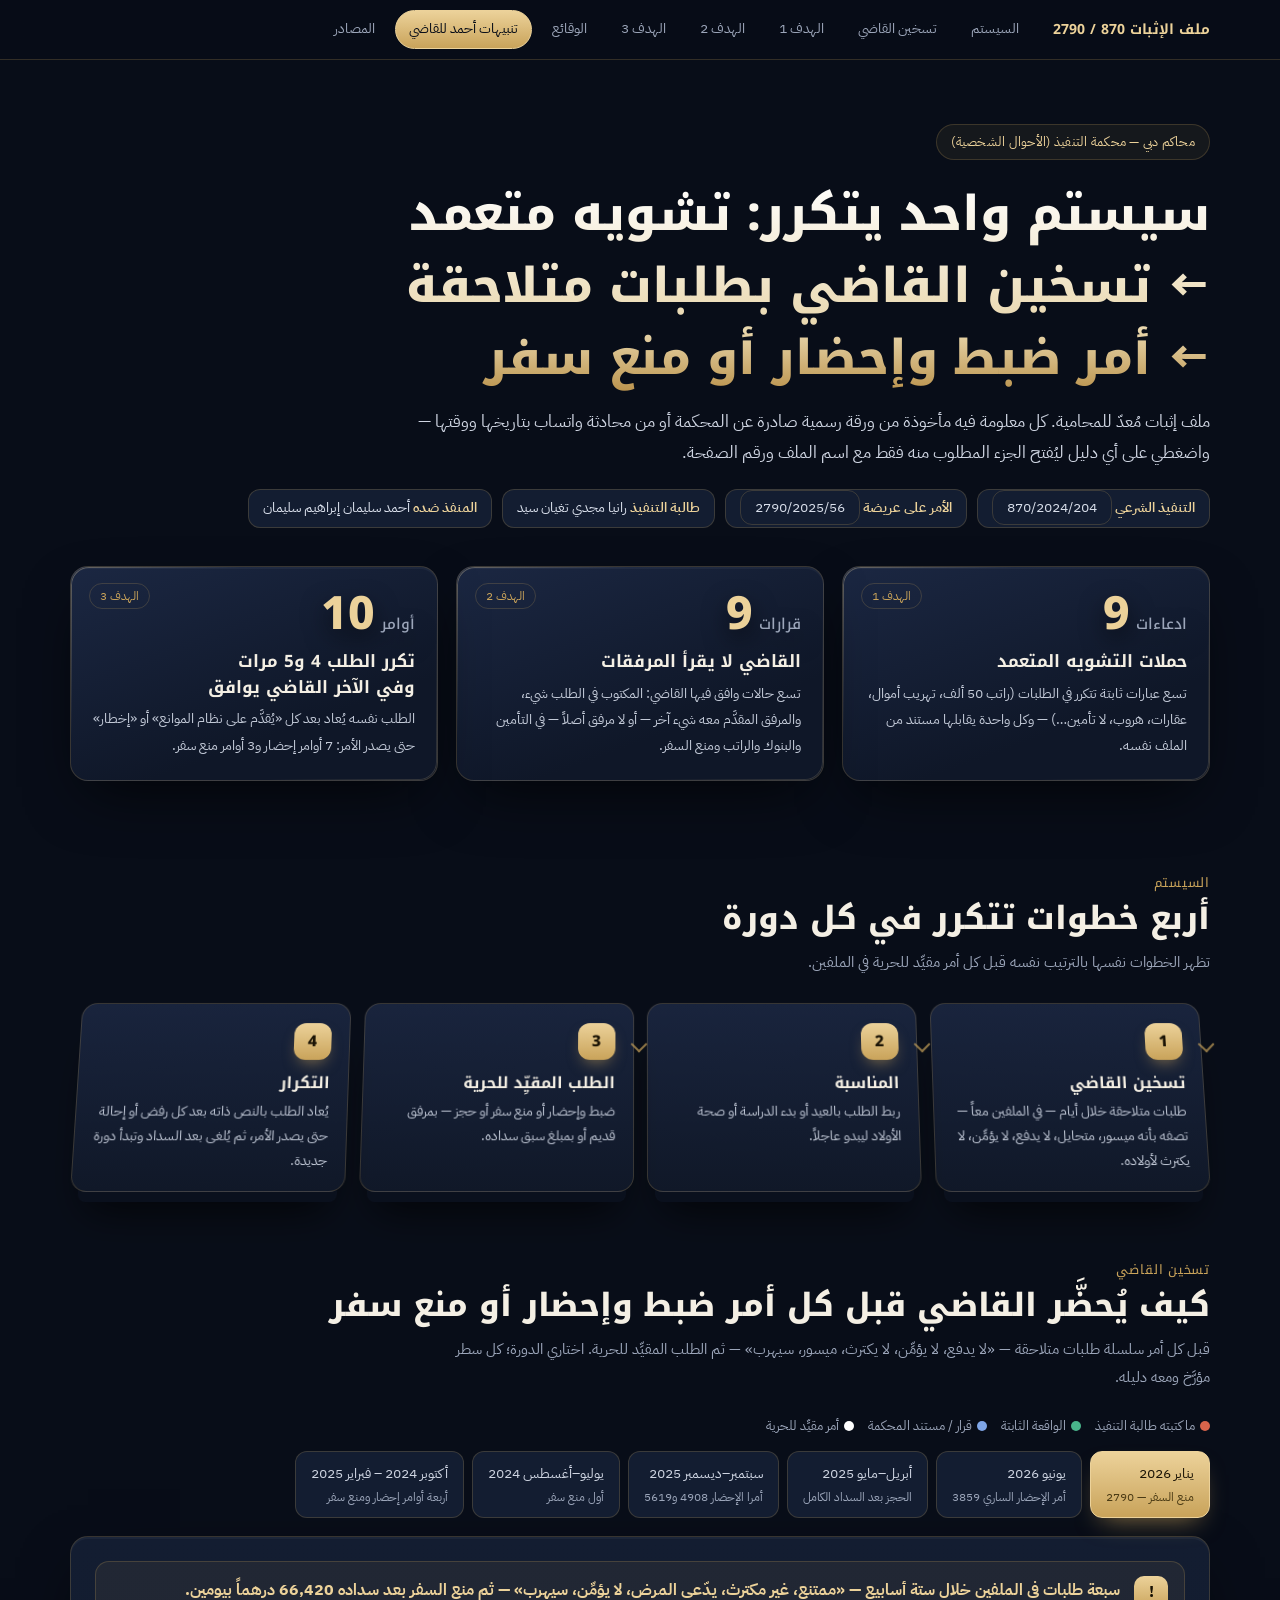
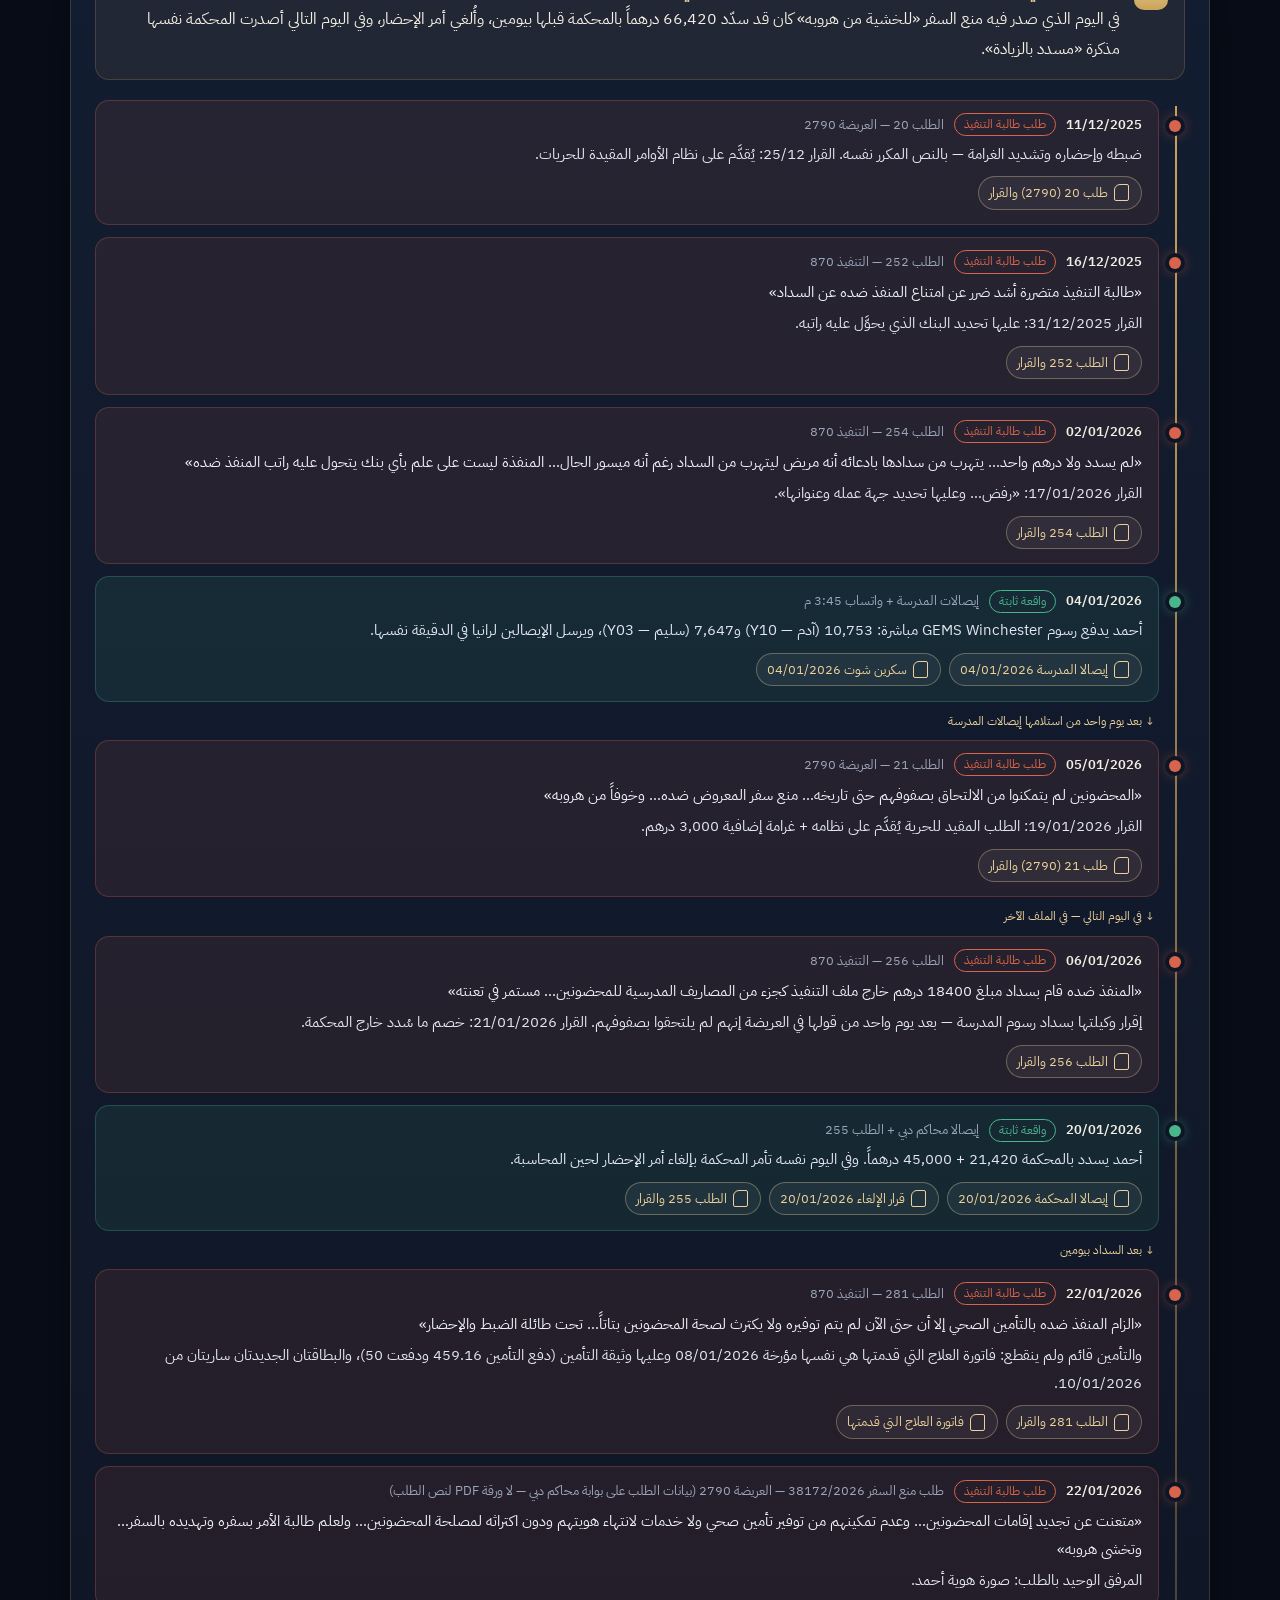
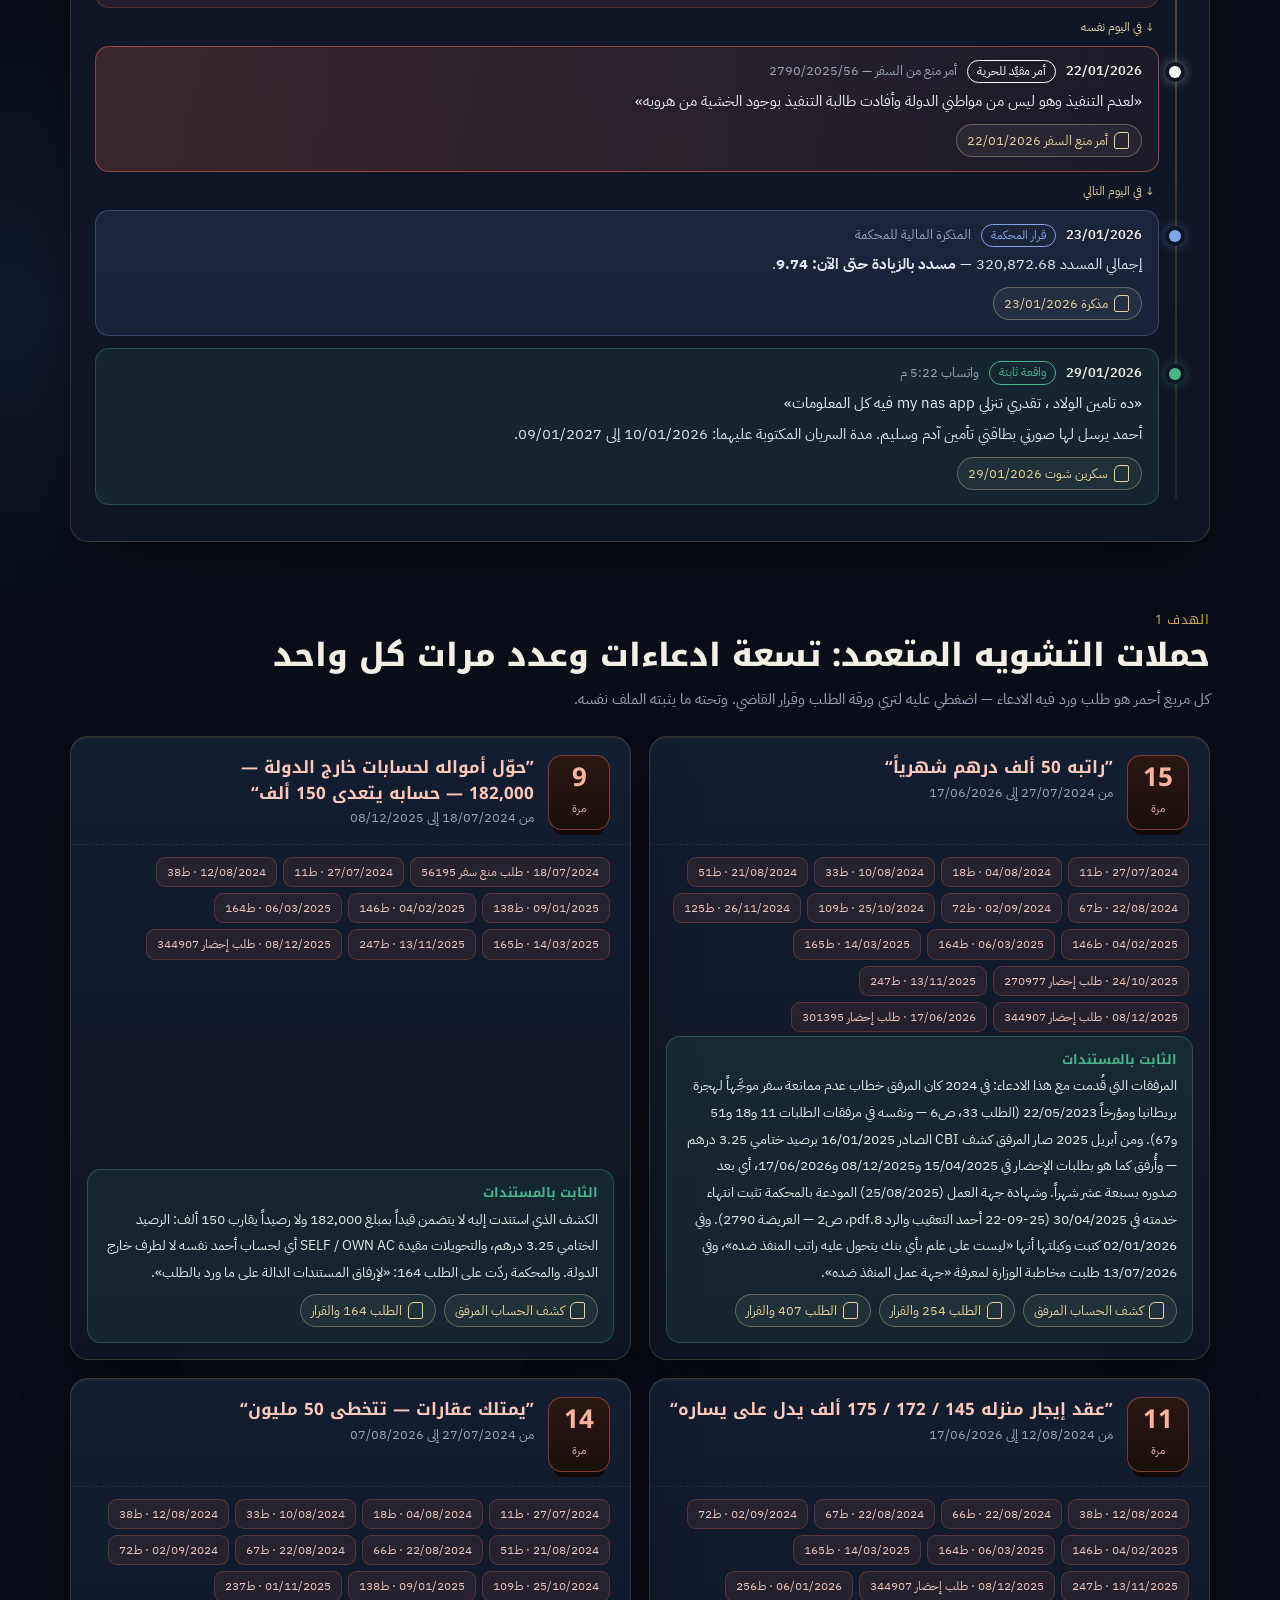
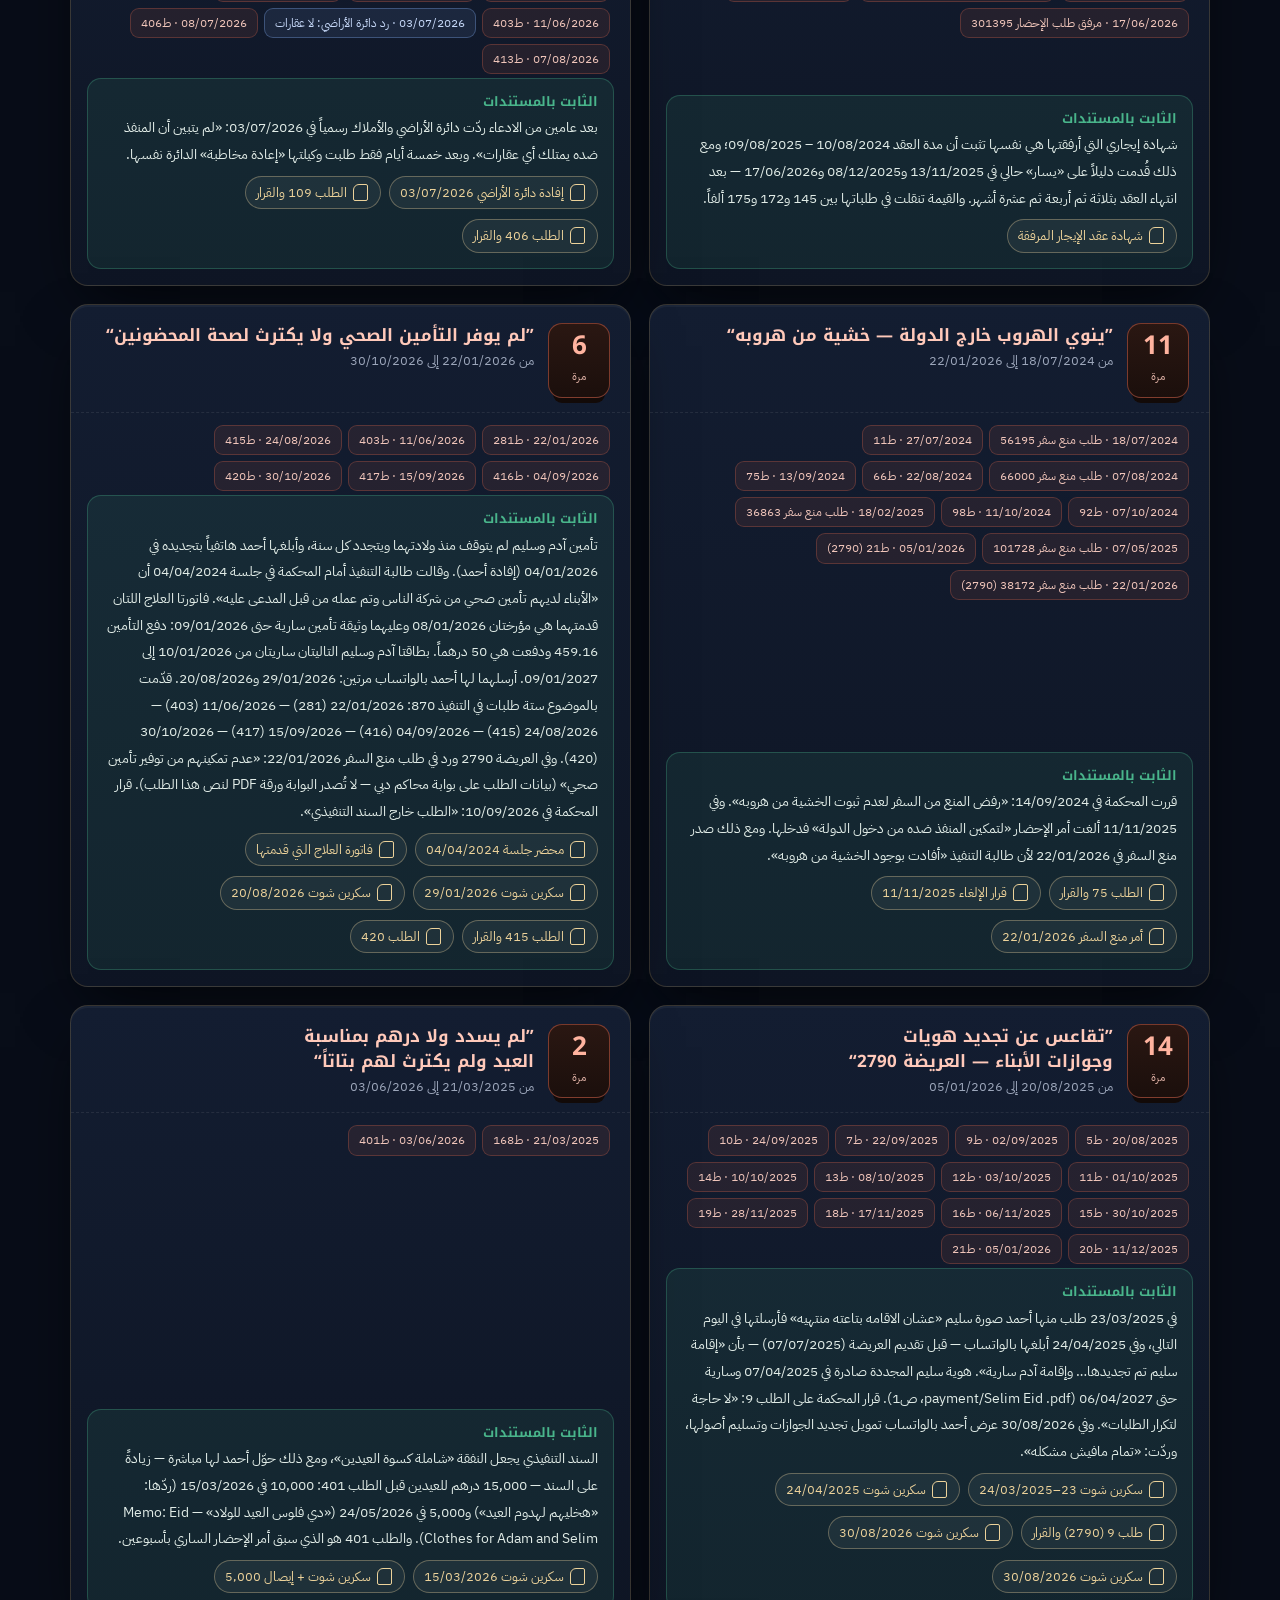
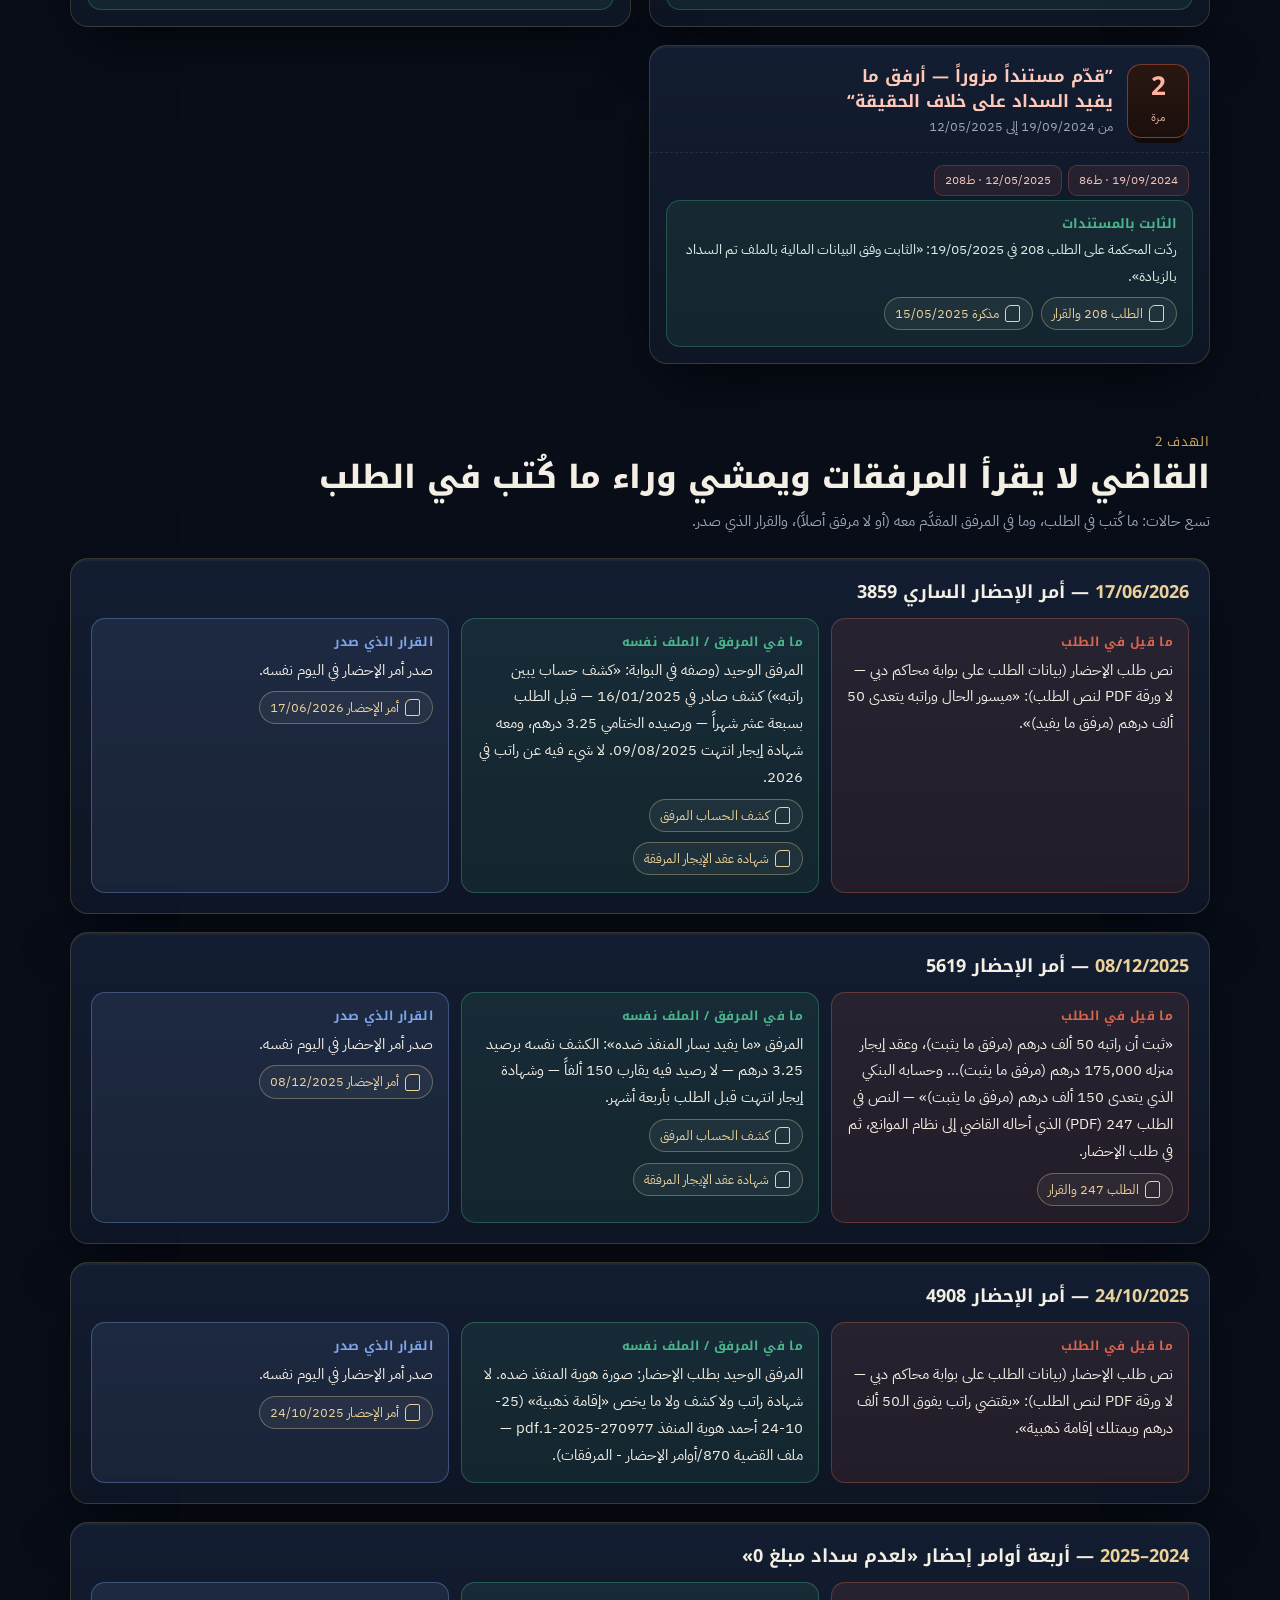
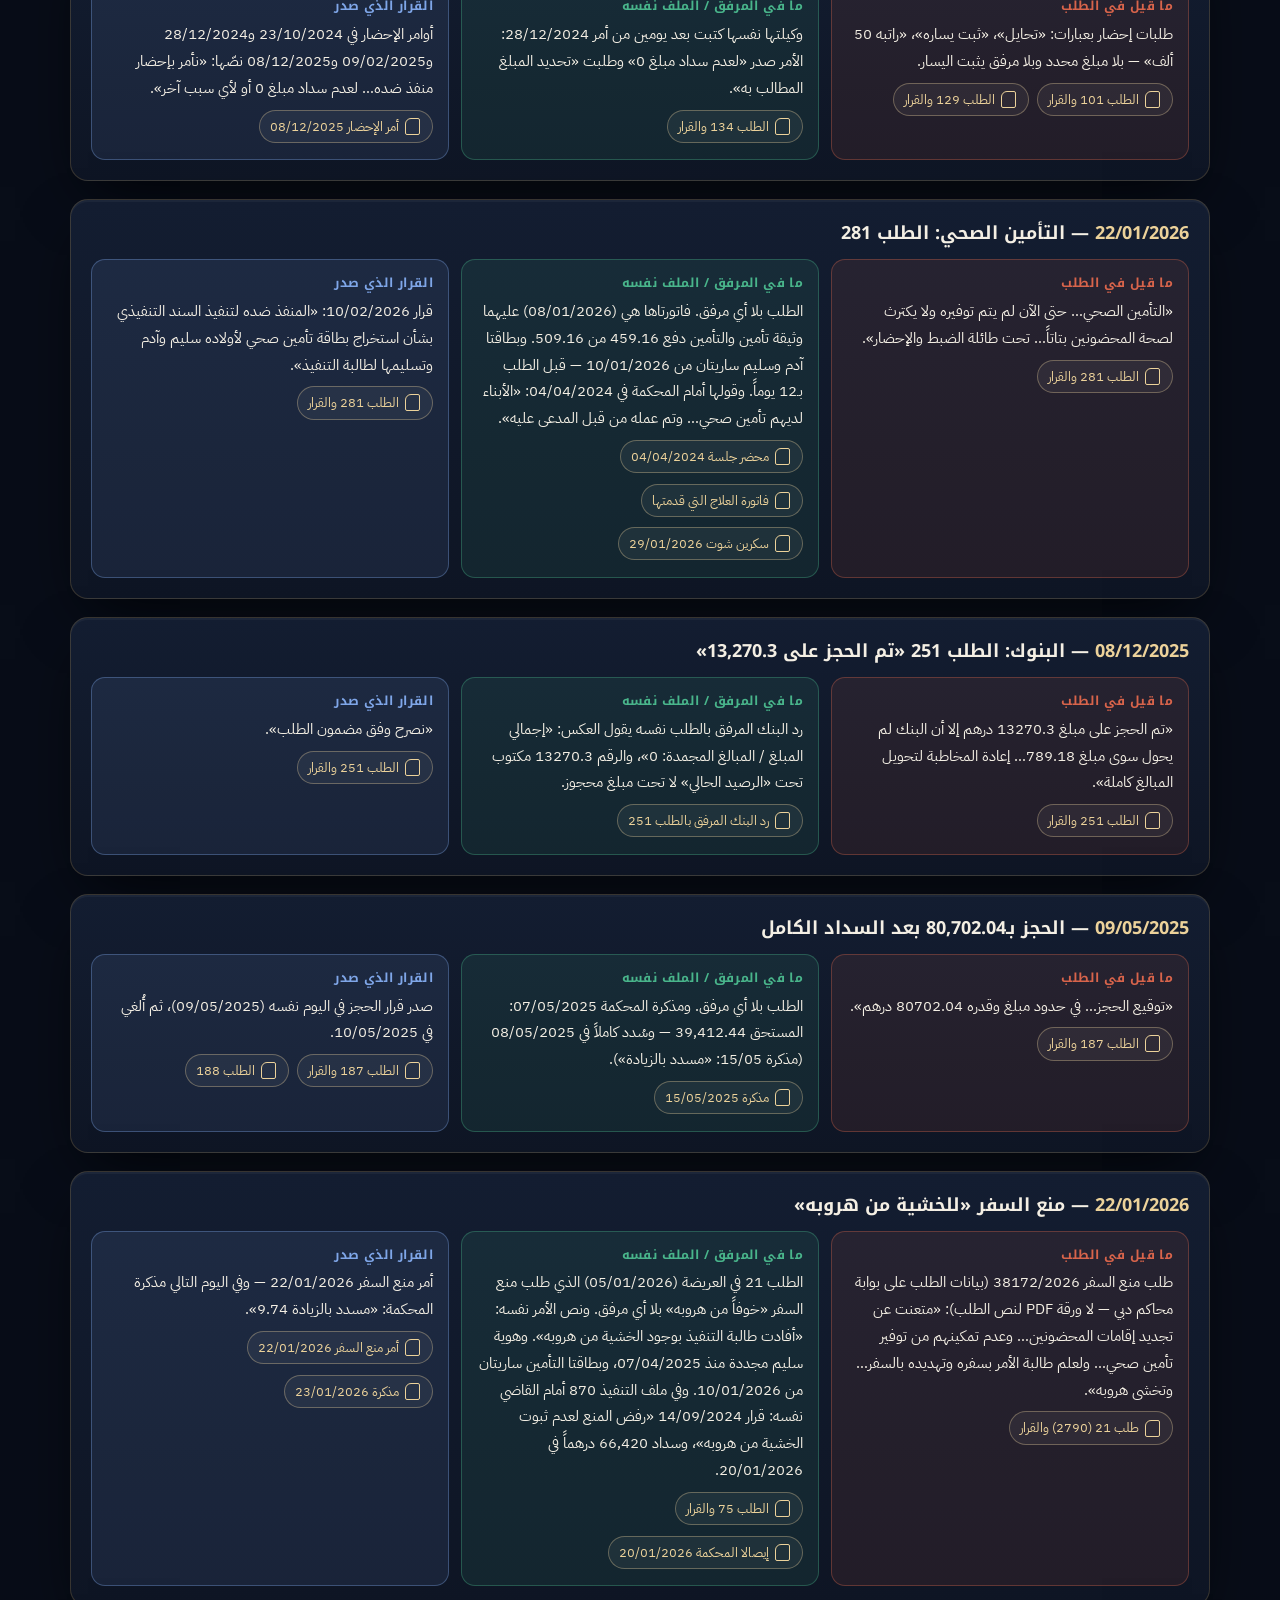
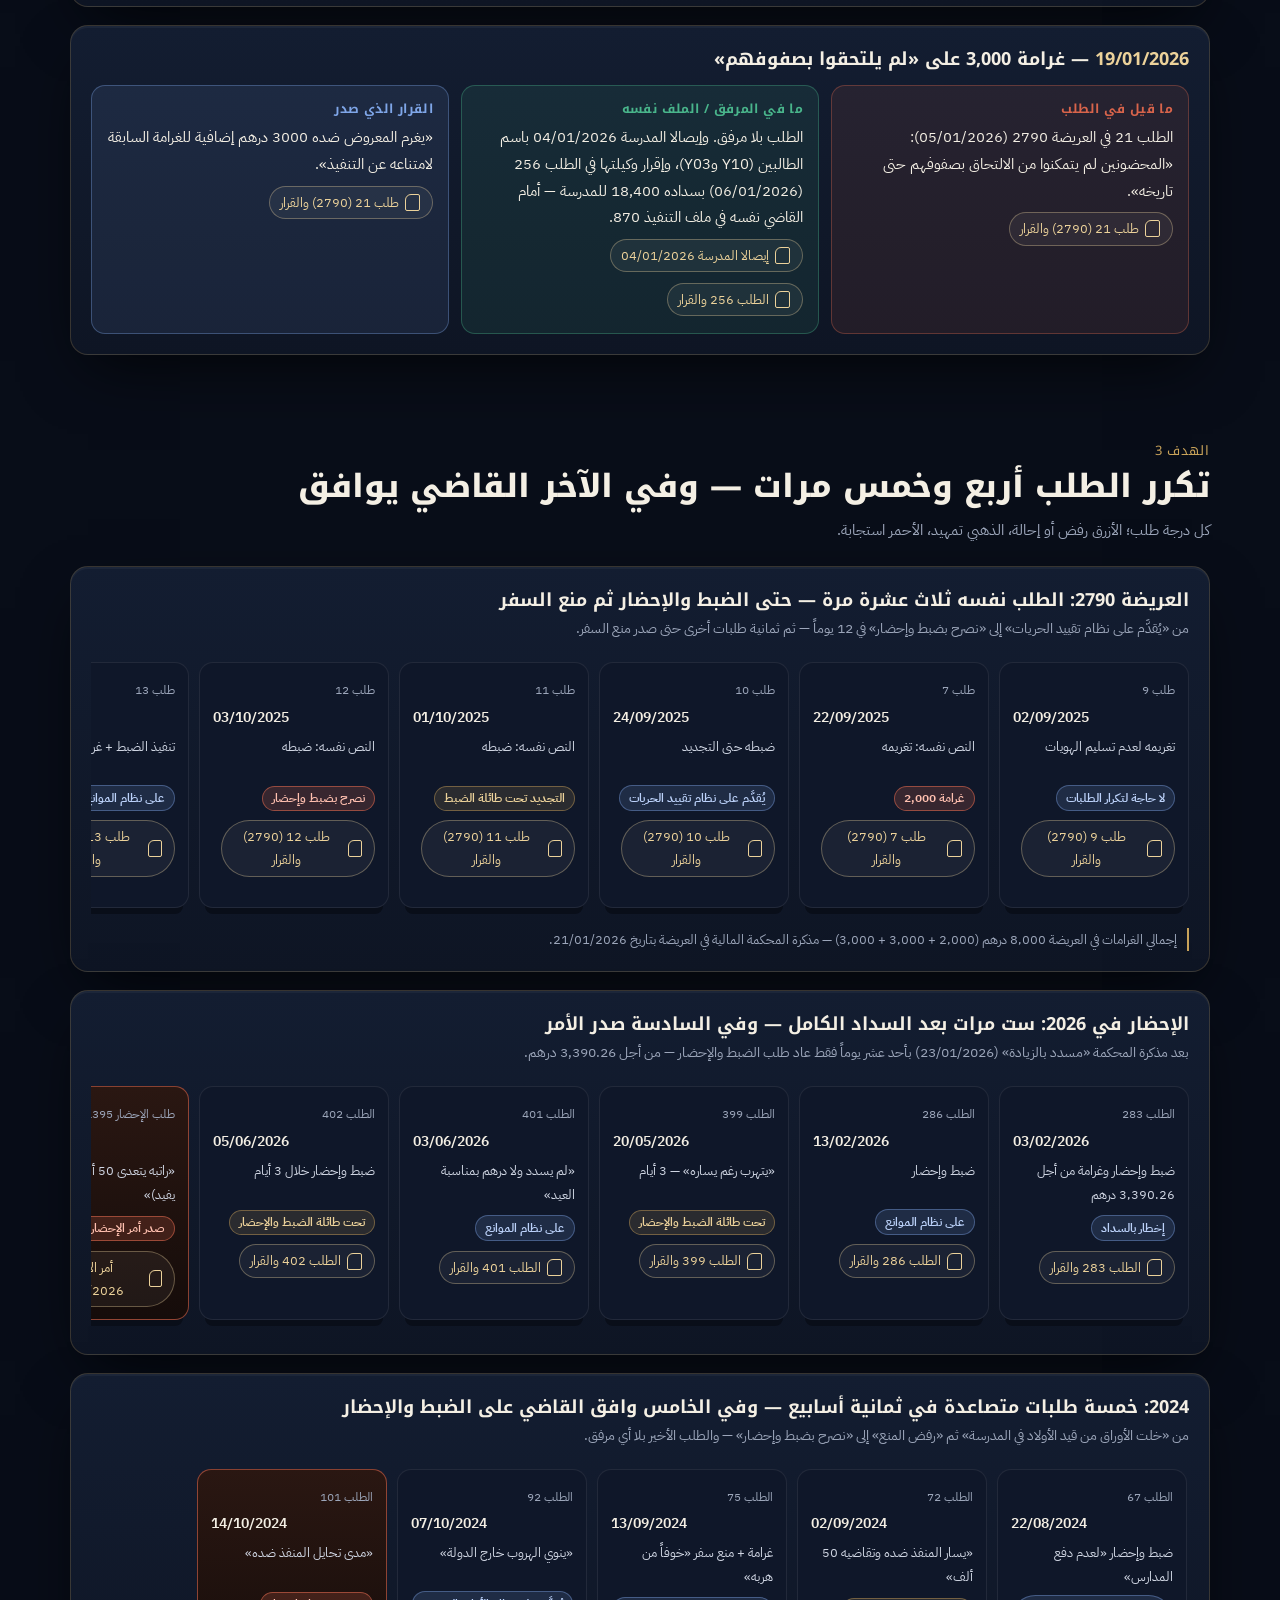
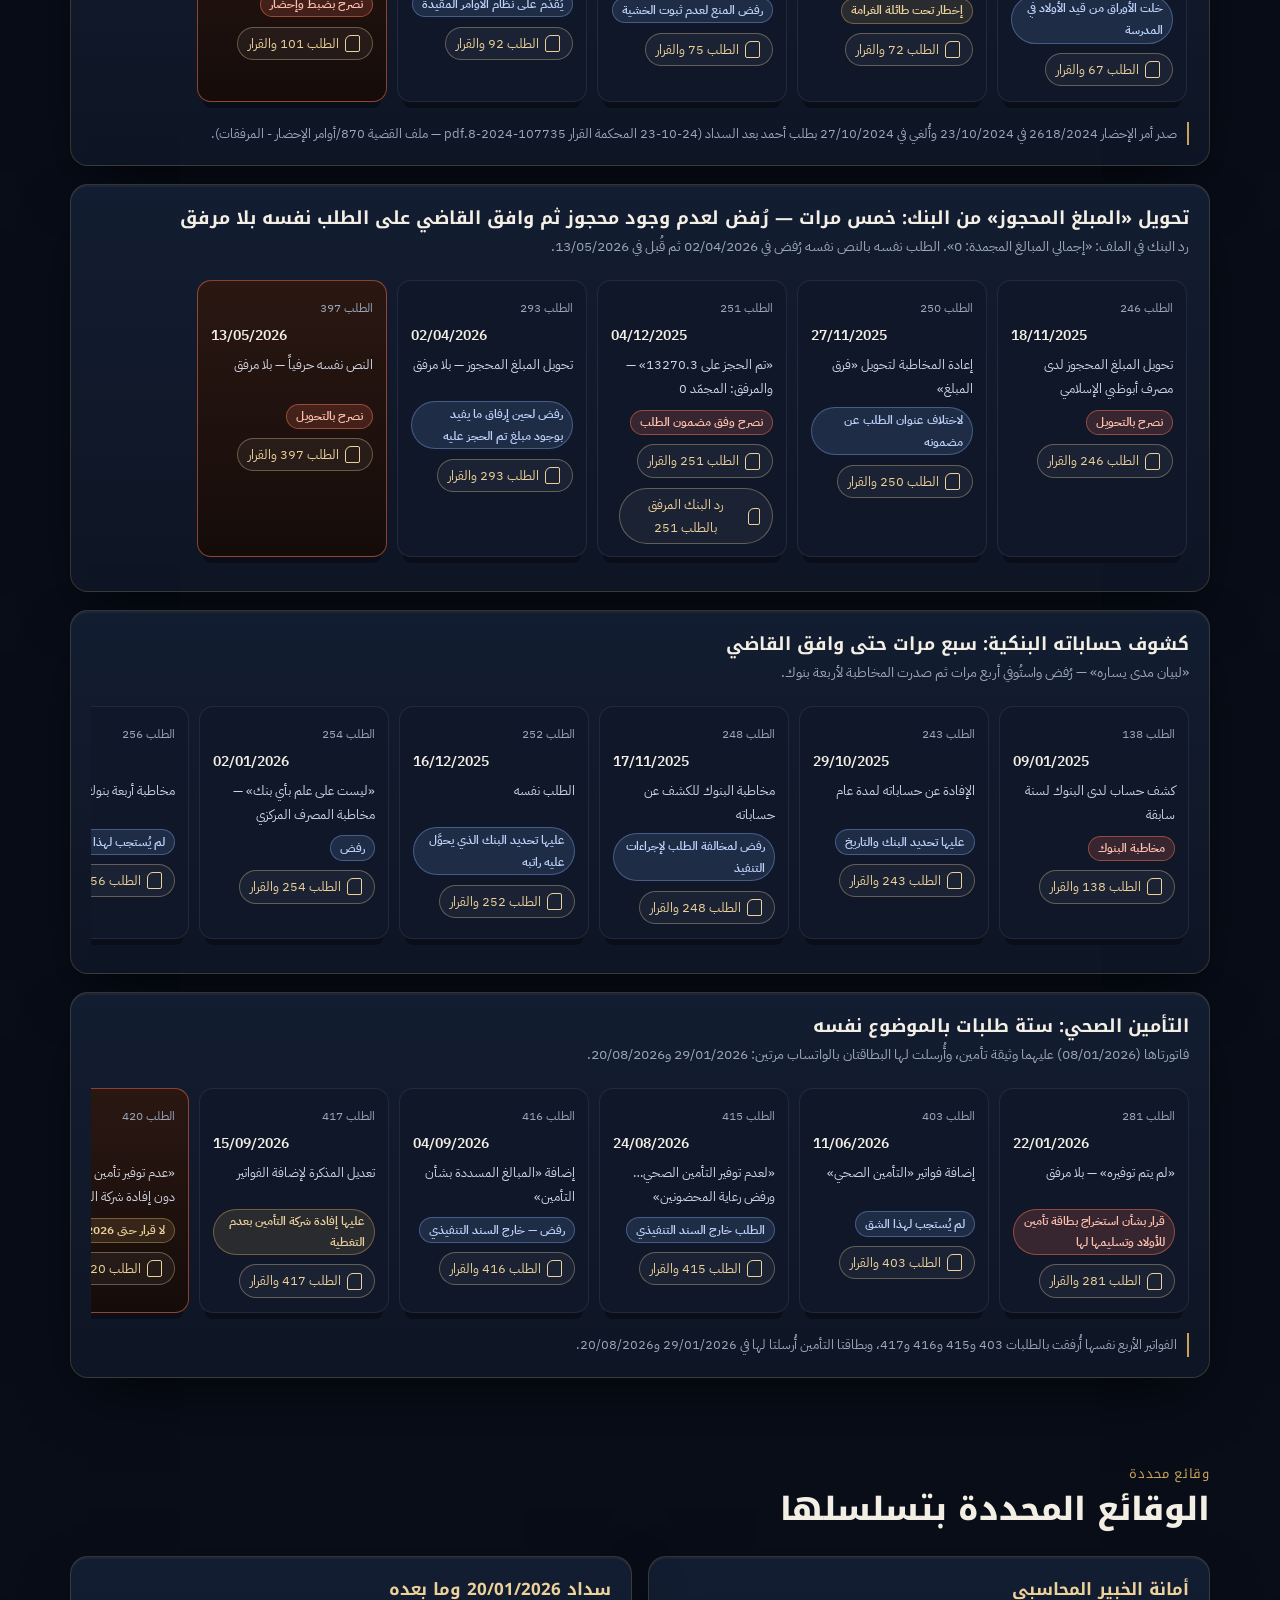
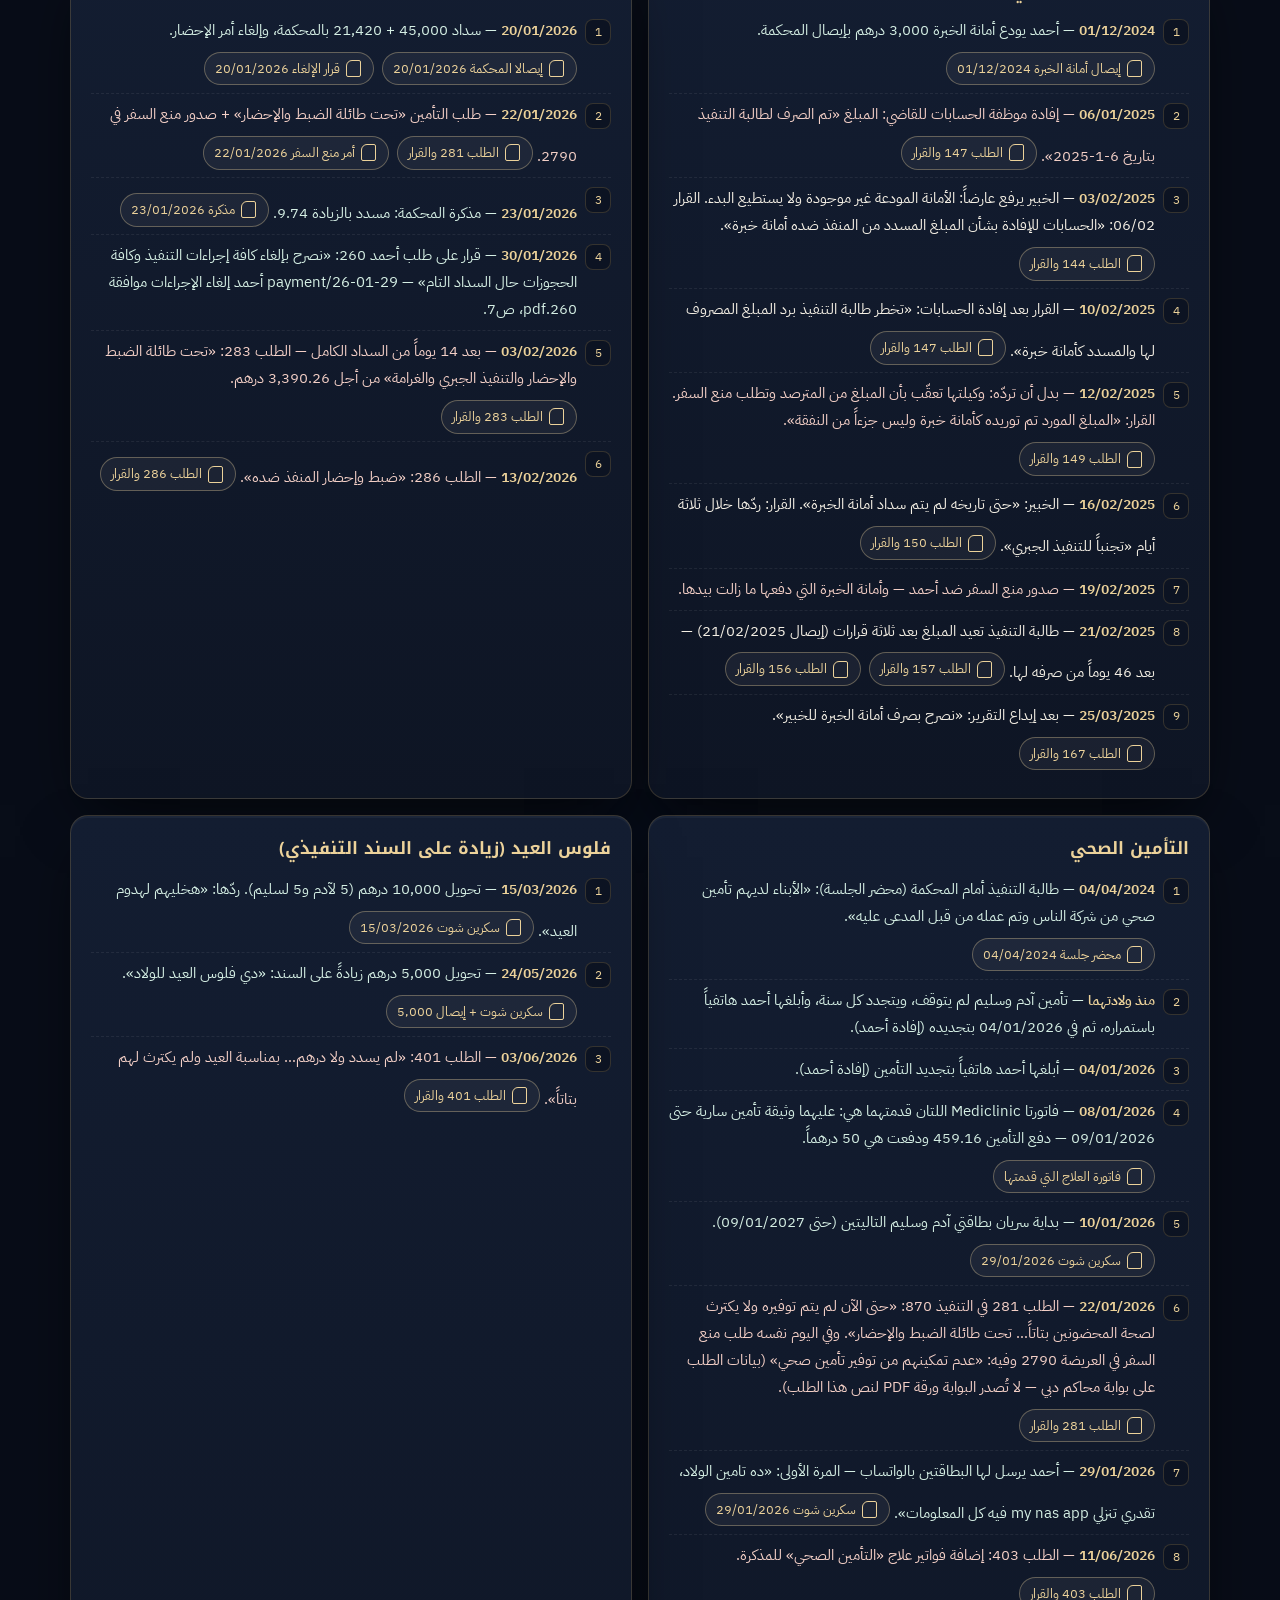
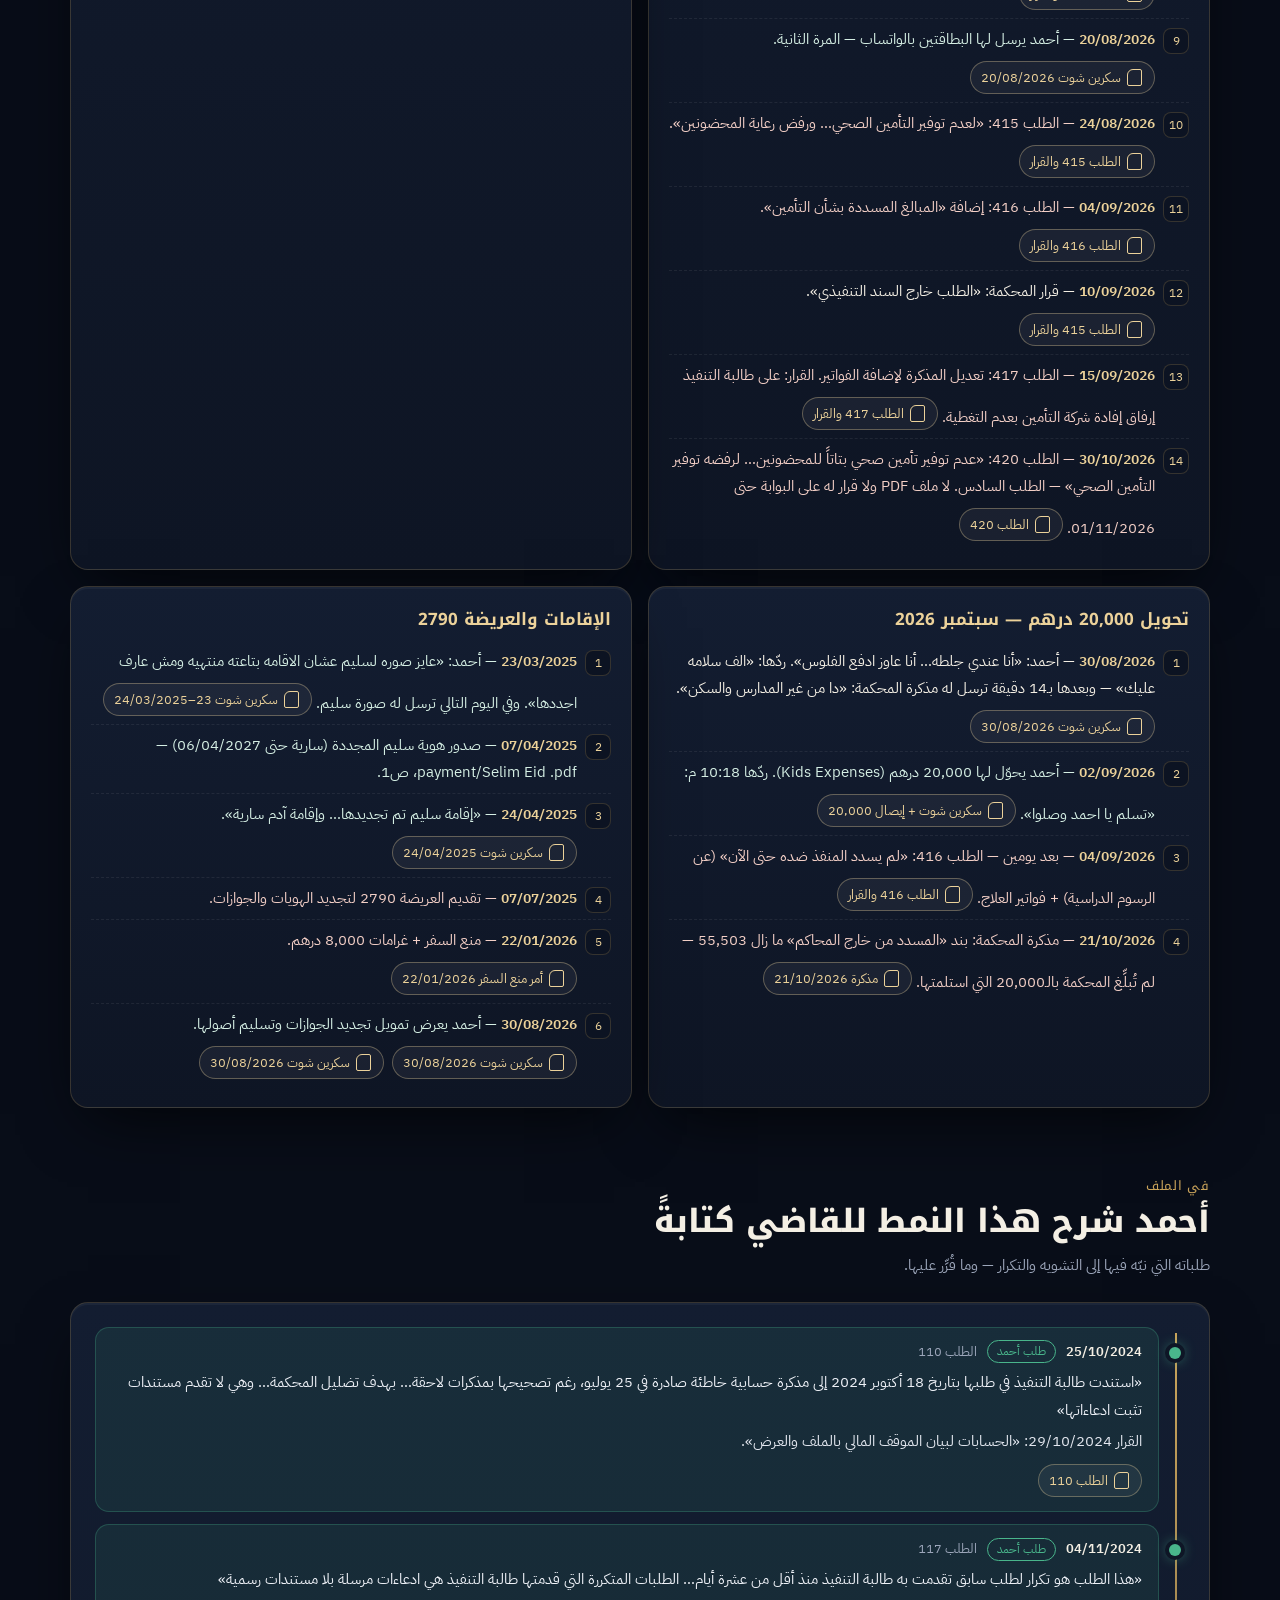
==== commit a710a010: "سكرين شوت الإقامة كامل، ومحادثة مارس 2025، وحذف «قبل أي قضية»، والتأمين لم يتوقف Co-Authored-By: Cla" ====
--- a/index.html
+++ b/index.html
@@ -56,9 +56,9 @@
  <div class="chips"><span class="chip ">18/07/2024 · طلب منع سفر 56195</span><button class="chip " data-ev="r11">27/07/2024 · ط11</button><span class="chip ">07/08/2024 · طلب منع سفر 66000</span><button class="chip " data-ev="r66">22/08/2024 · ط66</button><button class="chip " data-ev="r75">13/09/2024 · ط75</button><button class="chip " data-ev="r92">07/10/2024 · ط92</button><button class="chip " data-ev="r98">11/10/2024 · ط98</button><span class="chip ">18/02/2025 · طلب منع سفر 36863</span><span class="chip ">07/05/2025 · طلب منع سفر 101728</span><button class="chip " data-ev="p21">05/01/2026 · ط21 (2790)</button><button class="chip " data-ev="ban">22/01/2026 · طلب منع سفر 38172 (2790)</button></div>
  <div class="proof"><h4>الثابت بالمستندات</h4><p>قررت المحكمة في 14/09/2024: «رفض المنع من السفر لعدم ثبوت الخشية من هروبه». وفي 11/11/2025 ألغت أمر الإحضار «لتمكين المنفذ ضده من دخول الدولة» فدخلها. ومع ذلك صدر منع السفر في 22/01/2026 لأن طالبة التنفيذ «أفادت بوجود الخشية من هروبه».</p><button class="eb " data-ev="r75">الطلب 75 والقرار</button><button class="eb " data-ev="c1111">قرار الإلغاء 11/11/2025</button><button class="eb " data-ev="ban">أمر منع السفر 22/01/2026</button></div></article><article class="cl"><header><div class="cnt"><b class="num">6</b><span>مرة</span></div><div><h3><q>لم يوفر التأمين الصحي ولا يكترث لصحة المحضونين</q></h3><div class="span">من <span class="num">22/01/2026</span> إلى <span class="num">30/10/2026</span></div></div></header>
  <div class="chips"><button class="chip " data-ev="r281">22/01/2026 · ط281</button><button class="chip " data-ev="r403">11/06/2026 · ط403</button><button class="chip " data-ev="r415">24/08/2026 · ط415</button><button class="chip " data-ev="r416">04/09/2026 · ط416</button><button class="chip " data-ev="r417">15/09/2026 · ط417</button><button class="chip " data-ev="r420">30/10/2026 · ط420</button></div>
- <div class="proof"><h4>الثابت بالمستندات</h4><p>أبلغها أحمد هاتفياً بتجديد التأمين في 04/01/2026 (إفادة أحمد). وقالت طالبة التنفيذ أمام المحكمة في جلسة 04/04/2024 أن «الأبناء لديهم تأمين صحي من شركة الناس وتم عمله من قبل المدعى عليه». فاتورتا العلاج اللتان قدمتهما هي مؤرختان 08/01/2026 وعليهما وثيقة تأمين سارية حتى 09/01/2026: دفع التأمين 459.16 ودفعت هي 50 درهماً. بطاقتا آدم وسليم التاليتان ساريتان من 10/01/2026 إلى 09/01/2027. أرسلهما لها أحمد بالواتساب مرتين: 29/01/2026 و20/08/2026. قدّمت بالموضوع ستة طلبات في التنفيذ 870: 22/01/2026 (281) — 11/06/2026 (403) — 24/08/2026 (415) — 04/09/2026 (416) — 15/09/2026 (417) — 30/10/2026 (420). وفي العريضة 2790 ورد في طلب منع السفر 22/01/2026: «عدم تمكينهم من توفير تأمين صحي» (بيانات الطلب على بوابة محاكم دبي — لا تُصدر البوابة ورقة PDF لنص هذا الطلب). قرار المحكمة في 10/09/2026: «الطلب خارج السند التنفيذي».</p><button class="eb " data-ev="sess">محضر جلسة 04/04/2024</button><button class="eb " data-ev="med">فاتورة العلاج التي قدمتها</button><button class="eb " data-ev="s_ins1">سكرين شوت 29/01/2026</button><button class="eb " data-ev="s_ins2">سكرين شوت 20/08/2026</button><button class="eb " data-ev="r415">الطلب 415 والقرار</button><button class="eb " data-ev="r420">الطلب 420</button></div></article><article class="cl"><header><div class="cnt"><b class="num">14</b><span>مرة</span></div><div><h3><q>تقاعس عن تجديد هويات وجوازات الأبناء — العريضة 2790</q></h3><div class="span">من <span class="num">20/08/2025</span> إلى <span class="num">05/01/2026</span></div></div></header>
+ <div class="proof"><h4>الثابت بالمستندات</h4><p>تأمين آدم وسليم لم يتوقف منذ ولادتهما ويتجدد كل سنة، وأبلغها أحمد هاتفياً بتجديده في 04/01/2026 (إفادة أحمد). وقالت طالبة التنفيذ أمام المحكمة في جلسة 04/04/2024 أن «الأبناء لديهم تأمين صحي من شركة الناس وتم عمله من قبل المدعى عليه». فاتورتا العلاج اللتان قدمتهما هي مؤرختان 08/01/2026 وعليهما وثيقة تأمين سارية حتى 09/01/2026: دفع التأمين 459.16 ودفعت هي 50 درهماً. بطاقتا آدم وسليم التاليتان ساريتان من 10/01/2026 إلى 09/01/2027. أرسلهما لها أحمد بالواتساب مرتين: 29/01/2026 و20/08/2026. قدّمت بالموضوع ستة طلبات في التنفيذ 870: 22/01/2026 (281) — 11/06/2026 (403) — 24/08/2026 (415) — 04/09/2026 (416) — 15/09/2026 (417) — 30/10/2026 (420). وفي العريضة 2790 ورد في طلب منع السفر 22/01/2026: «عدم تمكينهم من توفير تأمين صحي» (بيانات الطلب على بوابة محاكم دبي — لا تُصدر البوابة ورقة PDF لنص هذا الطلب). قرار المحكمة في 10/09/2026: «الطلب خارج السند التنفيذي».</p><button class="eb " data-ev="sess">محضر جلسة 04/04/2024</button><button class="eb " data-ev="med">فاتورة العلاج التي قدمتها</button><button class="eb " data-ev="s_ins1">سكرين شوت 29/01/2026</button><button class="eb " data-ev="s_ins2">سكرين شوت 20/08/2026</button><button class="eb " data-ev="r415">الطلب 415 والقرار</button><button class="eb " data-ev="r420">الطلب 420</button></div></article><article class="cl"><header><div class="cnt"><b class="num">14</b><span>مرة</span></div><div><h3><q>تقاعس عن تجديد هويات وجوازات الأبناء — العريضة 2790</q></h3><div class="span">من <span class="num">20/08/2025</span> إلى <span class="num">05/01/2026</span></div></div></header>
  <div class="chips"><button class="chip " data-ev="p5">20/08/2025 · ط5</button><button class="chip " data-ev="p9">02/09/2025 · ط9</button><button class="chip " data-ev="p7">22/09/2025 · ط7</button><button class="chip " data-ev="p10">24/09/2025 · ط10</button><button class="chip " data-ev="p11">01/10/2025 · ط11</button><button class="chip " data-ev="p12">03/10/2025 · ط12</button><button class="chip " data-ev="p13">08/10/2025 · ط13</button><button class="chip " data-ev="p14">10/10/2025 · ط14</button><button class="chip " data-ev="p15">30/10/2025 · ط15</button><button class="chip " data-ev="p16">06/11/2025 · ط16</button><button class="chip " data-ev="p18">17/11/2025 · ط18</button><button class="chip " data-ev="p19">28/11/2025 · ط19</button><button class="chip " data-ev="p20">11/12/2025 · ط20</button><button class="chip " data-ev="p21">05/01/2026 · ط21</button></div>
- <div class="proof"><h4>الثابت بالمستندات</h4><p>أبلغها أحمد بالواتساب في 24/04/2025 — قبل تقديم العريضة (07/07/2025) — بأن «إقامة سليم تم تجديدها… وإقامة آدم سارية». هوية سليم المجددة صادرة في 07/04/2025 وسارية حتى 06/04/2027 (payment/Selim Eid .pdf، ص1). قرار المحكمة على الطلب 9: «لا حاجة لتكرار الطلبات». وفي 30/08/2026 عرض أحمد بالواتساب تمويل تجديد الجوازات وتسليم أصولها، وردّت: «تمام مافيش مشكله».</p><button class="eb " data-ev="s_id25">سكرين شوت 24/04/2025</button><button class="eb " data-ev="p9">طلب 9 (2790) والقرار</button><button class="eb " data-ev="s_stroke">سكرين شوت 30/08/2026</button><button class="eb " data-ev="s_pass">سكرين شوت 30/08/2026</button></div></article><article class="cl"><header><div class="cnt"><b class="num">2</b><span>مرة</span></div><div><h3><q>لم يسدد ولا درهم بمناسبة العيد ولم يكترث لهم بتاتاً</q></h3><div class="span">من <span class="num">21/03/2025</span> إلى <span class="num">03/06/2026</span></div></div></header>
+ <div class="proof"><h4>الثابت بالمستندات</h4><p>في 23/03/2025 طلب منها أحمد صورة سليم «عشان الاقامه بتاعته منتهيه» فأرسلتها في اليوم التالي، وفي 24/04/2025 أبلغها بالواتساب — قبل تقديم العريضة (07/07/2025) — بأن «إقامة سليم تم تجديدها… وإقامة آدم سارية». هوية سليم المجددة صادرة في 07/04/2025 وسارية حتى 06/04/2027 (payment/Selim Eid .pdf، ص1). قرار المحكمة على الطلب 9: «لا حاجة لتكرار الطلبات». وفي 30/08/2026 عرض أحمد بالواتساب تمويل تجديد الجوازات وتسليم أصولها، وردّت: «تمام مافيش مشكله».</p><button class="eb " data-ev="s_sel25">سكرين شوت 23–24/03/2025</button><button class="eb " data-ev="s_id25">سكرين شوت 24/04/2025</button><button class="eb " data-ev="p9">طلب 9 (2790) والقرار</button><button class="eb " data-ev="s_stroke">سكرين شوت 30/08/2026</button><button class="eb " data-ev="s_pass">سكرين شوت 30/08/2026</button></div></article><article class="cl"><header><div class="cnt"><b class="num">2</b><span>مرة</span></div><div><h3><q>لم يسدد ولا درهم بمناسبة العيد ولم يكترث لهم بتاتاً</q></h3><div class="span">من <span class="num">21/03/2025</span> إلى <span class="num">03/06/2026</span></div></div></header>
  <div class="chips"><button class="chip " data-ev="r168">21/03/2025 · ط168</button><button class="chip " data-ev="r401">03/06/2026 · ط401</button></div>
  <div class="proof"><h4>الثابت بالمستندات</h4><p>السند التنفيذي يجعل النفقة «شاملة كسوة العيدين»، ومع ذلك حوّل أحمد لها مباشرة — زيادةً على السند — 15,000 درهم للعيدين قبل الطلب 401: 10,000 في 15/03/2026 (ردّها: «هخليهم لهدوم العيد») و5,000 في 24/05/2026 («دي فلوس العيد للولاد» — Memo: Eid Clothes for Adam and Selim). والطلب 401 هو الذي سبق أمر الإحضار الساري بأسبوعين.</p><button class="eb " data-ev="s_eid3">سكرين شوت 15/03/2026</button><button class="eb " data-ev="s_eid5">سكرين شوت + إيصال 5,000</button></div></article><article class="cl"><header><div class="cnt"><b class="num">2</b><span>مرة</span></div><div><h3><q>قدّم مستنداً مزوراً — أرفق ما يفيد السداد على خلاف الحقيقة</q></h3><div class="span">من <span class="num">19/09/2024</span> إلى <span class="num">12/05/2025</span></div></div></header>
  <div class="chips"><button class="chip " data-ev="r86">19/09/2024 · ط86</button><button class="chip " data-ev="r208">12/05/2025 · ط208</button></div>
@@ -77,7 +77,7 @@
 
 <section id="facts-s"><div class="wrap">
   <div class="sh"><div><div class="n">وقائع محددة</div><h2>الوقائع المحددة بتسلسلها</h2></div></div>
-  <div class="facts" id="facts"><article class="fa"><h3>قبل أي قضية</h3><ol><li class="g"><time class="num">05/02/2024</time> — صحيفة دعواها نفسها (397/2024): «كان ملتزم بدفع 9000 درهم شهرياً نفقة للمحضونين غير شاملة السكن والرسوم الدراسية» — payments. / إيذاء متعمًدا؟.pdf، ص3. </li></ol></article><article class="fa"><h3>أمانة الخبير المحاسبي</h3><ol><li class="g"><time class="num">01/12/2024</time> — أحمد يودع أمانة الخبرة 3,000 درهم بإيصال المحكمة. <button class="eb " data-ev="xrec">إيصال أمانة الخبرة 01/12/2024</button></li><li class="r"><time class="num">06/01/2025</time> — إفادة موظفة الحسابات للقاضي: المبلغ «تم الصرف لطالبة التنفيذ بتاريخ 6-1-2025». <button class="eb " data-ev="r147">الطلب 147 والقرار</button></li><li class=""><time class="num">03/02/2025</time> — الخبير يرفع عارضاً: الأمانة المودعة غير موجودة ولا يستطيع البدء. القرار 06/02: «الحسابات للإفادة بشأن المبلغ المسدد من المنفذ ضده أمانة خبرة». <button class="eb " data-ev="r144">الطلب 144 والقرار</button></li><li class=""><time class="num">10/02/2025</time> — القرار بعد إفادة الحسابات: «تخطر طالبة التنفيذ برد المبلغ المصروف لها والمسدد كأمانة خبرة». <button class="eb " data-ev="r147">الطلب 147 والقرار</button></li><li class="r"><time class="num">12/02/2025</time> — بدل أن تردّه: وكيلتها تعقّب بأن المبلغ من المترصد وتطلب منع السفر. القرار: «المبلغ المورد تم توريده كأمانة خبرة وليس جزءاً من النفقة». <button class="eb " data-ev="r149">الطلب 149 والقرار</button></li><li class=""><time class="num">16/02/2025</time> — الخبير: «حتى تاريخه لم يتم سداد أمانة الخبرة». القرار: ردّها خلال ثلاثة أيام «تجنباً للتنفيذ الجبري». <button class="eb " data-ev="r150">الطلب 150 والقرار</button></li><li class="r"><time class="num">19/02/2025</time> — صدور منع السفر ضد أحمد — وأمانة الخبرة التي دفعها ما زالت بيدها. </li><li class=""><time class="num">21/02/2025</time> — طالبة التنفيذ تعيد المبلغ بعد ثلاثة قرارات (إيصال 21/02/2025) — بعد 46 يوماً من صرفه لها. <button class="eb " data-ev="r157">الطلب 157 والقرار</button><button class="eb " data-ev="r156">الطلب 156 والقرار</button></li><li class=""><time class="num">25/03/2025</time> — بعد إيداع التقرير: «نصرح بصرف أمانة الخبرة للخبير». <button class="eb " data-ev="r167">الطلب 167 والقرار</button></li></ol></article><article class="fa"><h3>سداد 20/01/2026 وما بعده</h3><ol><li class="g"><time class="num">20/01/2026</time> — سداد 45,000 + 21,420 بالمحكمة، وإلغاء أمر الإحضار. <button class="eb " data-ev="crec">إيصالا المحكمة 20/01/2026</button><button class="eb " data-ev="c0120">قرار الإلغاء 20/01/2026</button></li><li class="r"><time class="num">22/01/2026</time> — طلب التأمين «تحت طائلة الضبط والإحضار» + صدور منع السفر في 2790. <button class="eb " data-ev="r281">الطلب 281 والقرار</button><button class="eb " data-ev="ban">أمر منع السفر 22/01/2026</button></li><li class="g"><time class="num">23/01/2026</time> — مذكرة المحكمة: مسدد بالزيادة 9.74. <button class="eb " data-ev="m0123">مذكرة 23/01/2026</button></li><li class="g"><time class="num">30/01/2026</time> — قرار على طلب أحمد 260: «نصرح بإلغاء كافة إجراءات التنفيذ وكافة الحجوزات حال السداد التام» — payment/26-01-29 أحمد إلغاء الإجراءات موافقة 260.pdf، ص7. </li><li class="r"><time class="num">03/02/2026</time> — بعد 14 يوماً من السداد الكامل — الطلب 283: «تحت طائلة الضبط والإحضار والتنفيذ الجبري والغرامة» من أجل 3,390.26 درهم. <button class="eb " data-ev="r283">الطلب 283 والقرار</button></li><li class="r"><time class="num">13/02/2026</time> — الطلب 286: «ضبط وإحضار المنفذ ضده». <button class="eb " data-ev="r286">الطلب 286 والقرار</button></li></ol></article><article class="fa"><h3>التأمين الصحي</h3><ol><li class="g"><time class="num">04/04/2024</time> — طالبة التنفيذ أمام المحكمة (محضر الجلسة): «الأبناء لديهم تأمين صحي من شركة الناس وتم عمله من قبل المدعى عليه». <button class="eb " data-ev="sess">محضر جلسة 04/04/2024</button></li><li class="g"><time class="num">04/01/2026</time> — أبلغها أحمد هاتفياً بتجديد التأمين (إفادة أحمد). </li><li class="g"><time class="num">08/01/2026</time> — فاتورتا Mediclinic اللتان قدمتهما هي: عليهما وثيقة تأمين سارية حتى 09/01/2026 — دفع التأمين 459.16 ودفعت هي 50 درهماً. <button class="eb " data-ev="med">فاتورة العلاج التي قدمتها</button></li><li class="g"><time class="num">10/01/2026</time> — بداية سريان بطاقتي آدم وسليم التاليتين (حتى 09/01/2027). <button class="eb " data-ev="s_ins1">سكرين شوت 29/01/2026</button></li><li class="r"><time class="num">22/01/2026</time> — الطلب 281 في التنفيذ 870: «حتى الآن لم يتم توفيره ولا يكترث لصحة المحضونين بتاتاً… تحت طائلة الضبط والإحضار». وفي اليوم نفسه طلب منع السفر في العريضة 2790 وفيه: «عدم تمكينهم من توفير تأمين صحي» (بيانات الطلب على بوابة محاكم دبي — لا تُصدر البوابة ورقة PDF لنص هذا الطلب). <button class="eb " data-ev="r281">الطلب 281 والقرار</button></li><li class="g"><time class="num">29/01/2026</time> — أحمد يرسل لها البطاقتين بالواتساب — المرة الأولى: «ده تامين الولاد، تقدري تنزلي my nas app فيه كل المعلومات». <button class="eb " data-ev="s_ins1">سكرين شوت 29/01/2026</button></li><li class="r"><time class="num">11/06/2026</time> — الطلب 403: إضافة فواتير علاج «التأمين الصحي» للمذكرة. <button class="eb " data-ev="r403">الطلب 403 والقرار</button></li><li class="g"><time class="num">20/08/2026</time> — أحمد يرسل لها البطاقتين بالواتساب — المرة الثانية. <button class="eb " data-ev="s_ins2">سكرين شوت 20/08/2026</button></li><li class="r"><time class="num">24/08/2026</time> — الطلب 415: «لعدم توفير التأمين الصحي… ورفض رعاية المحضونين». <button class="eb " data-ev="r415">الطلب 415 والقرار</button></li><li class="r"><time class="num">04/09/2026</time> — الطلب 416: إضافة «المبالغ المسددة بشأن التأمين». <button class="eb " data-ev="r416">الطلب 416 والقرار</button></li><li class=""><time class="num">10/09/2026</time> — قرار المحكمة: «الطلب خارج السند التنفيذي». <button class="eb " data-ev="r415">الطلب 415 والقرار</button></li><li class="r"><time class="num">15/09/2026</time> — الطلب 417: تعديل المذكرة لإضافة الفواتير. القرار: على طالبة التنفيذ إرفاق إفادة شركة التأمين بعدم التغطية. <button class="eb " data-ev="r417">الطلب 417 والقرار</button></li><li class="r"><time class="num">30/10/2026</time> — الطلب 420: «عدم توفير تأمين صحي بتاتاً للمحضونين… لرفضه توفير التأمين الصحي» — الطلب السادس. لا ملف PDF ولا قرار له على البوابة حتى 01/11/2026. <button class="eb " data-ev="r420">الطلب 420</button></li></ol></article><article class="fa"><h3>فلوس العيد (زيادة على السند التنفيذي)</h3><ol><li class="g"><time class="num">15/03/2026</time> — تحويل 10,000 درهم (5 لآدم و5 لسليم). ردّها: «هخليهم لهدوم العيد». <button class="eb " data-ev="s_eid3">سكرين شوت 15/03/2026</button></li><li class="g"><time class="num">24/05/2026</time> — تحويل 5,000 درهم زيادةً على السند: «دي فلوس العيد للولاد». <button class="eb " data-ev="s_eid5">سكرين شوت + إيصال 5,000</button></li><li class="r"><time class="num">03/06/2026</time> — الطلب 401: «لم يسدد ولا درهم… بمناسبة العيد ولم يكترث لهم بتاتاً». <button class="eb " data-ev="r401">الطلب 401 والقرار</button></li></ol></article><article class="fa"><h3>تحويل 20,000 درهم — سبتمبر 2026</h3><ol><li class=""><time class="num">30/08/2026</time> — أحمد: «أنا عندي جلطه… أنا عاوز ادفع الفلوس». ردّها: «الف سلامه عليك» — وبعدها بـ14 دقيقة ترسل له مذكرة المحكمة: «دا من غير المدارس والسكن». <button class="eb " data-ev="s_stroke">سكرين شوت 30/08/2026</button></li><li class="g"><time class="num">02/09/2026</time> — أحمد يحوّل لها 20,000 درهم (Kids Expenses). ردّها 10:18 م: «تسلم يا احمد وصلوا». <button class="eb " data-ev="s_20k">سكرين شوت + إيصال 20,000</button></li><li class="r"><time class="num">04/09/2026</time> — بعد يومين — الطلب 416: «لم يسدد المنفذ ضده حتى الآن» (عن الرسوم الدراسية) + فواتير العلاج. <button class="eb " data-ev="r416">الطلب 416 والقرار</button></li><li class="r"><time class="num">21/10/2026</time> — مذكرة المحكمة: بند «المسدد من خارج المحاكم» ما زال 55,503 — لم تُبلِّغ المحكمة بالـ20,000 التي استلمتها. <button class="eb " data-ev="m1021">مذكرة 21/10/2026</button></li></ol></article><article class="fa"><h3>الإقامات والعريضة 2790</h3><ol><li class="g"><time class="num">07/04/2025</time> — صدور هوية سليم المجددة (سارية حتى 06/04/2027) — payment/Selim Eid .pdf، ص1. </li><li class="g"><time class="num">24/04/2025</time> — «إقامة سليم تم تجديدها… وإقامة آدم سارية». <button class="eb " data-ev="s_id25">سكرين شوت 24/04/2025</button></li><li class="r"><time class="num">07/07/2025</time> — تقديم العريضة 2790 لتجديد الهويات والجوازات. </li><li class="r"><time class="num">22/01/2026</time> — منع السفر + غرامات 8,000 درهم. <button class="eb " data-ev="ban">أمر منع السفر 22/01/2026</button></li><li class="g"><time class="num">30/08/2026</time> — أحمد يعرض تمويل تجديد الجوازات وتسليم أصولها. <button class="eb " data-ev="s_stroke">سكرين شوت 30/08/2026</button><button class="eb " data-ev="s_pass">سكرين شوت 30/08/2026</button></li></ol></article></div>
+  <div class="facts" id="facts"><article class="fa"><h3>أمانة الخبير المحاسبي</h3><ol><li class="g"><time class="num">01/12/2024</time> — أحمد يودع أمانة الخبرة 3,000 درهم بإيصال المحكمة. <button class="eb " data-ev="xrec">إيصال أمانة الخبرة 01/12/2024</button></li><li class="r"><time class="num">06/01/2025</time> — إفادة موظفة الحسابات للقاضي: المبلغ «تم الصرف لطالبة التنفيذ بتاريخ 6-1-2025». <button class="eb " data-ev="r147">الطلب 147 والقرار</button></li><li class=""><time class="num">03/02/2025</time> — الخبير يرفع عارضاً: الأمانة المودعة غير موجودة ولا يستطيع البدء. القرار 06/02: «الحسابات للإفادة بشأن المبلغ المسدد من المنفذ ضده أمانة خبرة». <button class="eb " data-ev="r144">الطلب 144 والقرار</button></li><li class=""><time class="num">10/02/2025</time> — القرار بعد إفادة الحسابات: «تخطر طالبة التنفيذ برد المبلغ المصروف لها والمسدد كأمانة خبرة». <button class="eb " data-ev="r147">الطلب 147 والقرار</button></li><li class="r"><time class="num">12/02/2025</time> — بدل أن تردّه: وكيلتها تعقّب بأن المبلغ من المترصد وتطلب منع السفر. القرار: «المبلغ المورد تم توريده كأمانة خبرة وليس جزءاً من النفقة». <button class="eb " data-ev="r149">الطلب 149 والقرار</button></li><li class=""><time class="num">16/02/2025</time> — الخبير: «حتى تاريخه لم يتم سداد أمانة الخبرة». القرار: ردّها خلال ثلاثة أيام «تجنباً للتنفيذ الجبري». <button class="eb " data-ev="r150">الطلب 150 والقرار</button></li><li class="r"><time class="num">19/02/2025</time> — صدور منع السفر ضد أحمد — وأمانة الخبرة التي دفعها ما زالت بيدها. </li><li class=""><time class="num">21/02/2025</time> — طالبة التنفيذ تعيد المبلغ بعد ثلاثة قرارات (إيصال 21/02/2025) — بعد 46 يوماً من صرفه لها. <button class="eb " data-ev="r157">الطلب 157 والقرار</button><button class="eb " data-ev="r156">الطلب 156 والقرار</button></li><li class=""><time class="num">25/03/2025</time> — بعد إيداع التقرير: «نصرح بصرف أمانة الخبرة للخبير». <button class="eb " data-ev="r167">الطلب 167 والقرار</button></li></ol></article><article class="fa"><h3>سداد 20/01/2026 وما بعده</h3><ol><li class="g"><time class="num">20/01/2026</time> — سداد 45,000 + 21,420 بالمحكمة، وإلغاء أمر الإحضار. <button class="eb " data-ev="crec">إيصالا المحكمة 20/01/2026</button><button class="eb " data-ev="c0120">قرار الإلغاء 20/01/2026</button></li><li class="r"><time class="num">22/01/2026</time> — طلب التأمين «تحت طائلة الضبط والإحضار» + صدور منع السفر في 2790. <button class="eb " data-ev="r281">الطلب 281 والقرار</button><button class="eb " data-ev="ban">أمر منع السفر 22/01/2026</button></li><li class="g"><time class="num">23/01/2026</time> — مذكرة المحكمة: مسدد بالزيادة 9.74. <button class="eb " data-ev="m0123">مذكرة 23/01/2026</button></li><li class="g"><time class="num">30/01/2026</time> — قرار على طلب أحمد 260: «نصرح بإلغاء كافة إجراءات التنفيذ وكافة الحجوزات حال السداد التام» — payment/26-01-29 أحمد إلغاء الإجراءات موافقة 260.pdf، ص7. </li><li class="r"><time class="num">03/02/2026</time> — بعد 14 يوماً من السداد الكامل — الطلب 283: «تحت طائلة الضبط والإحضار والتنفيذ الجبري والغرامة» من أجل 3,390.26 درهم. <button class="eb " data-ev="r283">الطلب 283 والقرار</button></li><li class="r"><time class="num">13/02/2026</time> — الطلب 286: «ضبط وإحضار المنفذ ضده». <button class="eb " data-ev="r286">الطلب 286 والقرار</button></li></ol></article><article class="fa"><h3>التأمين الصحي</h3><ol><li class="g"><time class="num">04/04/2024</time> — طالبة التنفيذ أمام المحكمة (محضر الجلسة): «الأبناء لديهم تأمين صحي من شركة الناس وتم عمله من قبل المدعى عليه». <button class="eb " data-ev="sess">محضر جلسة 04/04/2024</button></li><li class="g"><time class="num">منذ ولادتهما</time> — تأمين آدم وسليم لم يتوقف، ويتجدد كل سنة، وأبلغها أحمد هاتفياً باستمراره، ثم في 04/01/2026 بتجديده (إفادة أحمد). </li><li class="g"><time class="num">04/01/2026</time> — أبلغها أحمد هاتفياً بتجديد التأمين (إفادة أحمد). </li><li class="g"><time class="num">08/01/2026</time> — فاتورتا Mediclinic اللتان قدمتهما هي: عليهما وثيقة تأمين سارية حتى 09/01/2026 — دفع التأمين 459.16 ودفعت هي 50 درهماً. <button class="eb " data-ev="med">فاتورة العلاج التي قدمتها</button></li><li class="g"><time class="num">10/01/2026</time> — بداية سريان بطاقتي آدم وسليم التاليتين (حتى 09/01/2027). <button class="eb " data-ev="s_ins1">سكرين شوت 29/01/2026</button></li><li class="r"><time class="num">22/01/2026</time> — الطلب 281 في التنفيذ 870: «حتى الآن لم يتم توفيره ولا يكترث لصحة المحضونين بتاتاً… تحت طائلة الضبط والإحضار». وفي اليوم نفسه طلب منع السفر في العريضة 2790 وفيه: «عدم تمكينهم من توفير تأمين صحي» (بيانات الطلب على بوابة محاكم دبي — لا تُصدر البوابة ورقة PDF لنص هذا الطلب). <button class="eb " data-ev="r281">الطلب 281 والقرار</button></li><li class="g"><time class="num">29/01/2026</time> — أحمد يرسل لها البطاقتين بالواتساب — المرة الأولى: «ده تامين الولاد، تقدري تنزلي my nas app فيه كل المعلومات». <button class="eb " data-ev="s_ins1">سكرين شوت 29/01/2026</button></li><li class="r"><time class="num">11/06/2026</time> — الطلب 403: إضافة فواتير علاج «التأمين الصحي» للمذكرة. <button class="eb " data-ev="r403">الطلب 403 والقرار</button></li><li class="g"><time class="num">20/08/2026</time> — أحمد يرسل لها البطاقتين بالواتساب — المرة الثانية. <button class="eb " data-ev="s_ins2">سكرين شوت 20/08/2026</button></li><li class="r"><time class="num">24/08/2026</time> — الطلب 415: «لعدم توفير التأمين الصحي… ورفض رعاية المحضونين». <button class="eb " data-ev="r415">الطلب 415 والقرار</button></li><li class="r"><time class="num">04/09/2026</time> — الطلب 416: إضافة «المبالغ المسددة بشأن التأمين». <button class="eb " data-ev="r416">الطلب 416 والقرار</button></li><li class=""><time class="num">10/09/2026</time> — قرار المحكمة: «الطلب خارج السند التنفيذي». <button class="eb " data-ev="r415">الطلب 415 والقرار</button></li><li class="r"><time class="num">15/09/2026</time> — الطلب 417: تعديل المذكرة لإضافة الفواتير. القرار: على طالبة التنفيذ إرفاق إفادة شركة التأمين بعدم التغطية. <button class="eb " data-ev="r417">الطلب 417 والقرار</button></li><li class="r"><time class="num">30/10/2026</time> — الطلب 420: «عدم توفير تأمين صحي بتاتاً للمحضونين… لرفضه توفير التأمين الصحي» — الطلب السادس. لا ملف PDF ولا قرار له على البوابة حتى 01/11/2026. <button class="eb " data-ev="r420">الطلب 420</button></li></ol></article><article class="fa"><h3>فلوس العيد (زيادة على السند التنفيذي)</h3><ol><li class="g"><time class="num">15/03/2026</time> — تحويل 10,000 درهم (5 لآدم و5 لسليم). ردّها: «هخليهم لهدوم العيد». <button class="eb " data-ev="s_eid3">سكرين شوت 15/03/2026</button></li><li class="g"><time class="num">24/05/2026</time> — تحويل 5,000 درهم زيادةً على السند: «دي فلوس العيد للولاد». <button class="eb " data-ev="s_eid5">سكرين شوت + إيصال 5,000</button></li><li class="r"><time class="num">03/06/2026</time> — الطلب 401: «لم يسدد ولا درهم… بمناسبة العيد ولم يكترث لهم بتاتاً». <button class="eb " data-ev="r401">الطلب 401 والقرار</button></li></ol></article><article class="fa"><h3>تحويل 20,000 درهم — سبتمبر 2026</h3><ol><li class=""><time class="num">30/08/2026</time> — أحمد: «أنا عندي جلطه… أنا عاوز ادفع الفلوس». ردّها: «الف سلامه عليك» — وبعدها بـ14 دقيقة ترسل له مذكرة المحكمة: «دا من غير المدارس والسكن». <button class="eb " data-ev="s_stroke">سكرين شوت 30/08/2026</button></li><li class="g"><time class="num">02/09/2026</time> — أحمد يحوّل لها 20,000 درهم (Kids Expenses). ردّها 10:18 م: «تسلم يا احمد وصلوا». <button class="eb " data-ev="s_20k">سكرين شوت + إيصال 20,000</button></li><li class="r"><time class="num">04/09/2026</time> — بعد يومين — الطلب 416: «لم يسدد المنفذ ضده حتى الآن» (عن الرسوم الدراسية) + فواتير العلاج. <button class="eb " data-ev="r416">الطلب 416 والقرار</button></li><li class="r"><time class="num">21/10/2026</time> — مذكرة المحكمة: بند «المسدد من خارج المحاكم» ما زال 55,503 — لم تُبلِّغ المحكمة بالـ20,000 التي استلمتها. <button class="eb " data-ev="m1021">مذكرة 21/10/2026</button></li></ol></article><article class="fa"><h3>الإقامات والعريضة 2790</h3><ol><li class="g"><time class="num">23/03/2025</time> — أحمد: «عايز صوره لسليم عشان الاقامه بتاعته منتهيه ومش عارف اجددها». وفي اليوم التالي ترسل له صورة سليم. <button class="eb " data-ev="s_sel25">سكرين شوت 23–24/03/2025</button></li><li class="g"><time class="num">07/04/2025</time> — صدور هوية سليم المجددة (سارية حتى 06/04/2027) — payment/Selim Eid .pdf، ص1. </li><li class="g"><time class="num">24/04/2025</time> — «إقامة سليم تم تجديدها… وإقامة آدم سارية». <button class="eb " data-ev="s_id25">سكرين شوت 24/04/2025</button></li><li class="r"><time class="num">07/07/2025</time> — تقديم العريضة 2790 لتجديد الهويات والجوازات. </li><li class="r"><time class="num">22/01/2026</time> — منع السفر + غرامات 8,000 درهم. <button class="eb " data-ev="ban">أمر منع السفر 22/01/2026</button></li><li class="g"><time class="num">30/08/2026</time> — أحمد يعرض تمويل تجديد الجوازات وتسليم أصولها. <button class="eb " data-ev="s_stroke">سكرين شوت 30/08/2026</button><button class="eb " data-ev="s_pass">سكرين شوت 30/08/2026</button></li></ol></article></div>
 </div></section>
 
 <section id="alerts-s"><div class="wrap">
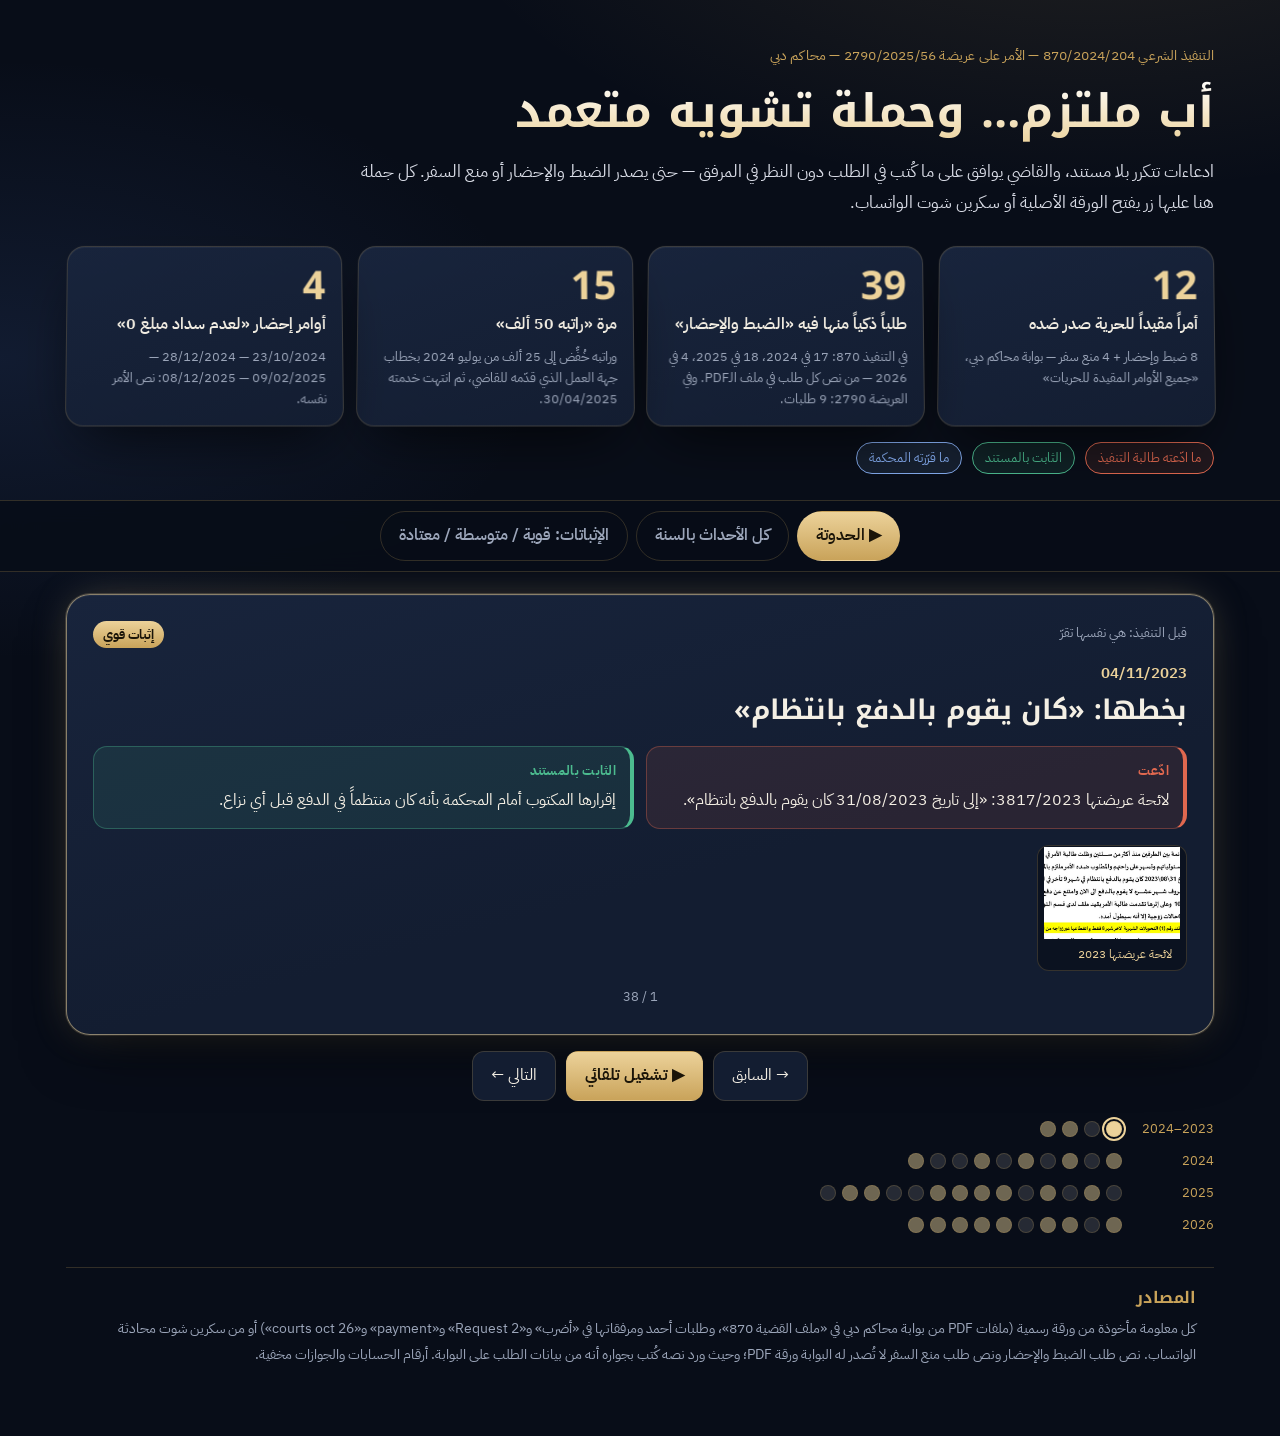
==== commit 3090e8c7: "إعادة تصميم كاملة: الحدوتة بالتاريخ، الإثباتات قوية/متوسطة/معتادة، عرض بالسنة، وملف الأحداث بالتاريخ" ====
--- a/index.html
+++ b/index.html
@@ -3,100 +3,67 @@
 <head>
 <meta charset="utf-8">
 <meta name="viewport" content="width=device-width,initial-scale=1">
-<meta name="robots" content="noindex,nofollow,noarchive">
-<title>ملف الإثبات — التنفيذ 870/2024/204 والعريضة 2790/2025/56</title>
+<meta name="robots" content="noindex,nofollow">
+<title>ملف الإثبات — 870 و2790</title>
 <link rel="preconnect" href="https://fonts.googleapis.com">
-<link rel="preconnect" href="https://fonts.gstatic.com" crossorigin>
-<link href="https://fonts.googleapis.com/css2?family=IBM+Plex+Sans+Arabic:wght@400;500;600&family=Noto+Kufi+Arabic:wght@600;700;800&display=swap" rel="stylesheet">
-<link rel="stylesheet" href="styles.css">
+<link href="https://fonts.googleapis.com/css2?family=IBM+Plex+Sans+Arabic:wght@400;500;600;700&family=Noto+Kufi+Arabic:wght@600;800&display=swap" rel="stylesheet">
+<link rel="stylesheet" href="styles.css?v=3">
 </head>
 <body>
-<nav class="nav"><div class="wrap">
-  <span class="brand">ملف الإثبات 870 / 2790</span>
-  <a href="#sys-s">السيستم</a><a href="#eps-s">تسخين القاضي</a><a href="#g1">الهدف 1</a><a href="#g2">الهدف 2</a><a href="#g3">الهدف 3</a><a href="#facts-s">الوقائع</a><a href="#alerts-s">تنبيهات أحمد للقاضي</a><a href="#limits-s">المصادر</a>
-</div></nav>
+<header class="hero">
+  <div class="wrap">
+    <p class="kicker">التنفيذ الشرعي 870/2024/204 — الأمر على عريضة 2790/2025/56 — محاكم دبي</p>
+    <h1>أب ملتزم… وحملة تشويه متعمد</h1>
+    <p class="lead">ادعاءات تتكرر بلا مستند، والقاضي يوافق على ما كُتب في الطلب دون النظر في المرفق — حتى يصدر الضبط والإحضار أو منع السفر. كل جملة هنا عليها زر يفتح الورقة الأصلية أو سكرين شوت الواتساب.</p>
+    <div class="counters" id="counters"></div>
+    <div class="legend"><span class="lg her">ما ادّعته طالبة التنفيذ</span><span class="lg me">الثابت بالمستند</span><span class="lg court">ما قرّرته المحكمة</span></div>
+  </div>
+</header>
 
-<header class="hero"><div class="wrap">
-  <span class="kicker">محاكم دبي — محكمة التنفيذ (الأحوال الشخصية)</span>
-  <h1>سيستم واحد يتكرر: تشويه متعمد ← تسخين القاضي بطلبات متلاحقة ← أمر ضبط وإحضار أو منع سفر</h1>
-  <p class="lead">ملف إثبات مُعدّ للمحامية. كل معلومة فيه مأخوذة من ورقة رسمية صادرة عن المحكمة أو من محادثة واتساب بتاريخها ووقتها — واضغطي على أي دليل ليُفتح الجزء المطلوب منه فقط مع اسم الملف ورقم الصفحة.</p>
-  <div class="parties">
-    <span><b>التنفيذ الشرعي</b> <span class="num">870/2024/204</span></span>
-    <span><b>الأمر على عريضة</b> <span class="num">2790/2025/56</span></span>
-    <span><b>طالبة التنفيذ</b> رانيا مجدي تغيان سيد</span>
-    <span><b>المنفذ ضده</b> أحمد سليمان إبراهيم سليمان</span>
+<nav class="modes" id="modes">
+  <button data-m="play" class="on">▶ الحدوتة</button>
+  <button data-m="list">كل الأحداث بالسنة</button>
+  <button data-m="proof">الإثباتات: قوية / متوسطة / معتادة</button>
+</nav>
+
+<main class="wrap">
+  <section id="v-play" class="view on">
+    <div class="stage" id="stage"></div>
+    <div class="ctrl">
+      <button id="prev" aria-label="السابق">→ السابق</button>
+      <button id="auto" class="auto">▶ تشغيل تلقائي</button>
+      <button id="next" aria-label="التالي">التالي ←</button>
+    </div>
+    <div class="track" id="track"></div>
+  </section>
+
+  <section id="v-list" class="view">
+    <div class="filters" id="yf"></div>
+    <div id="list"></div>
+  </section>
+
+  <section id="v-proof" class="view">
+    <div id="proof"></div>
+  </section>
+
+  <footer class="src">
+    <h3>المصادر</h3>
+    <p>كل معلومة مأخوذة من ورقة رسمية (ملفات PDF من بوابة محاكم دبي في «ملف القضية 870»، وطلبات أحمد ومرفقاتها في «أضرب» و«Request 2» و«payment» و«courts oct 26») أو من سكرين شوت محادثة الواتساب. نص طلب الضبط والإحضار ونص طلب منع السفر لا تُصدر له البوابة ورقة PDF؛ وحيث ورد نصه كُتب بجواره أنه من بيانات الطلب على البوابة. أرقام الحسابات والجوازات مخفية.</p>
+  </footer>
+</main>
+
+<div class="lb" id="lb" role="dialog" aria-modal="true">
+  <div class="box">
+    <button class="x" aria-label="إغلاق">×</button>
+    <h3 id="lbt"></h3>
+    <p class="lbs" id="lbs"></p>
+    <div class="lbb" id="lbb"></div>
   </div>
-  <div class="goals" id="goals"><a class="g3d tilt" href="#g1"><span class="tag">الهدف 1</span><div class="big num">9<small>ادعاءات</small></div><h3>حملات التشويه المتعمد</h3><p>تسع عبارات ثابتة تتكرر في الطلبات (راتب 50 ألف، تهريب أموال، عقارات، هروب، لا تأمين…) — وكل واحدة يقابلها مستند من الملف نفسه.</p></a><a class="g3d tilt" href="#g2"><span class="tag">الهدف 2</span><div class="big num">9<small>قرارات</small></div><h3>القاضي لا يقرأ المرفقات</h3><p>تسع حالات وافق فيها القاضي: المكتوب في الطلب شيء، والمرفق المقدَّم معه شيء آخر — أو لا مرفق أصلاً — في التأمين والبنوك والراتب ومنع السفر.</p></a><a class="g3d tilt" href="#g3"><span class="tag">الهدف 3</span><div class="big num">10<small>أوامر</small></div><h3>تكرر الطلب 4 و5 مرات وفي الآخر القاضي يوافق</h3><p>الطلب نفسه يُعاد بعد كل «يُقدَّم على نظام الموانع» أو «إخطار» حتى يصدر الأمر: 7 أوامر إحضار و3 أوامر منع سفر.</p></a></div>
-</div></header>
+</div>
 
-<main>
-<section id="sys-s"><div class="wrap">
-  <div class="sh"><div><div class="n">السيستم</div><h2>أربع خطوات تتكرر في كل دورة</h2><p>تظهر الخطوات نفسها بالترتيب نفسه قبل كل أمر مقيِّد للحرية في الملفين.</p></div></div>
-  <div class="sys" id="sys"><div class="step"><i>1</i><h4>تسخين القاضي</h4><p>طلبات متلاحقة خلال أيام — في الملفين معاً — تصفه بأنه ميسور، متحايل، لا يدفع، لا يؤمِّن، لا يكترث لأولاده.</p></div><div class="step"><i>2</i><h4>المناسبة</h4><p>ربط الطلب بالعيد أو بدء الدراسة أو صحة الأولاد ليبدو عاجلاً.</p></div><div class="step"><i>3</i><h4>الطلب المقيِّد للحرية</h4><p>ضبط وإحضار أو منع سفر أو حجز — بمرفق قديم أو بمبلغ سبق سداده.</p></div><div class="step"><i>4</i><h4>التكرار</h4><p>يُعاد الطلب بالنص ذاته بعد كل رفض أو إحالة حتى يصدر الأمر، ثم يُلغى بعد السداد وتبدأ دورة جديدة.</p></div></div>
-</div></section>
-
-<section id="eps-s"><div class="wrap">
-  <div class="sh"><div><div class="n">تسخين القاضي</div><h2>كيف يُحضَّر القاضي قبل كل أمر ضبط وإحضار أو منع سفر</h2><p>قبل كل أمر سلسلة طلبات متلاحقة — «لا يدفع، لا يؤمِّن، لا يكترث، ميسور، سيهرب» — ثم الطلب المقيِّد للحرية. اختاري الدورة؛ كل سطر مؤرَّخ ومعه دليله.</p></div></div>
-  <div class="legend"><span><i style="background:var(--claim)"></i>ما كتبته طالبة التنفيذ</span><span><i style="background:var(--fact)"></i>الواقعة الثابتة</span><span><i style="background:var(--court)"></i>قرار / مستند المحكمة</span><span><i style="background:#fff"></i>أمر مقيِّد للحرية</span></div>
-  <div class="tabs" id="eptabs"><button data-i="0" class="on">يناير 2026<small>منع السفر — 2790</small></button><button data-i="1" class="">يونيو 2026<small>أمر الإحضار الساري 3859</small></button><button data-i="2" class="">أبريل–مايو 2025<small>الحجز بعد السداد الكامل</small></button><button data-i="3" class="">سبتمبر–ديسمبر 2025<small>أمرا الإحضار 4908 و5619</small></button><button data-i="4" class="">يوليو–أغسطس 2024<small>أول منع سفر</small></button><button data-i="5" class="">أكتوبر 2024 – فبراير 2025<small>أربعة أوامر إحضار ومنع سفر</small></button></div>
-  <div id="eps"><div class="ep on" data-i="0"><div class="verdict"><div class="ic">!</div><div><b>سبعة طلبات في الملفين خلال ستة أسابيع — «ممتنع، غير مكترث، يدّعي المرض، لا يؤمِّن، سيهرب» — ثم منع السفر بعد سداده 66,420 درهماً بيومين.</b><br>في اليوم الذي صدر فيه منع السفر «للخشية من هروبه» كان قد سدّد 66,420 درهماً بالمحكمة قبلها بيومين، وأُلغي أمر الإحضار، وفي اليوم التالي أصدرت المحكمة نفسها مذكرة «مسدد بالزيادة».</div></div><div class="tl"><div class="ev claim"><div class="hd"><time class="num">11/12/2025</time><span class="who">طلب طالبة التنفيذ</span><span>الطلب 20 — العريضة 2790</span></div><p class="t">ضبطه وإحضاره وتشديد الغرامة — بالنص المكرر نفسه. القرار 25/12: يُقدَّم على نظام الأوامر المقيدة للحريات.</p><button class="eb " data-ev="p20">طلب 20 (2790) والقرار</button></div><div class="ev claim"><div class="hd"><time class="num">16/12/2025</time><span class="who">طلب طالبة التنفيذ</span><span>الطلب 252 — التنفيذ 870</span></div><q>طالبة التنفيذ متضررة أشد ضرر عن امتناع المنفذ ضده عن السداد</q><p class="t">القرار 31/12/2025: عليها تحديد البنك الذي يحوَّل عليه راتبه.</p><button class="eb " data-ev="r252">الطلب 252 والقرار</button></div><div class="ev claim"><div class="hd"><time class="num">02/01/2026</time><span class="who">طلب طالبة التنفيذ</span><span>الطلب 254 — التنفيذ 870</span></div><q>لم يسدد ولا درهم واحد… يتهرب من سدادها بادعائه أنه مريض ليتهرب من السداد رغم أنه ميسور الحال… المنفذة ليست على علم بأي بنك يتحول عليه راتب المنفذ ضده</q><p class="t">القرار 17/01/2026: «رفض… وعليها تحديد جهة عمله وعنوانها».</p><button class="eb " data-ev="r254">الطلب 254 والقرار</button></div><div class="ev fact"><div class="hd"><time class="num">04/01/2026</time><span class="who">واقعة ثابتة</span><span>إيصالات المدرسة + واتساب 3:45 م</span></div><p class="t">أحمد يدفع رسوم GEMS Winchester مباشرة: <span class="num">10,753</span> (آدم — Y10) و<span class="num">7,647</span> (سليم — Y03)، ويرسل الإيصالين لرانيا في الدقيقة نفسها.</p><button class="eb " data-ev="srec">إيصالا المدرسة 04/01/2026</button><button class="eb " data-ev="s_school">سكرين شوت 04/01/2026</button></div><div class="gap">↓ بعد يوم واحد من استلامها إيصالات المدرسة</div><div class="ev claim"><div class="hd"><time class="num">05/01/2026</time><span class="who">طلب طالبة التنفيذ</span><span>الطلب 21 — العريضة 2790</span></div><q>المحضونين لم يتمكنوا من الالتحاق بصفوفهم حتى تاريخه… منع سفر المعروض ضده… وخوفاً من هروبه</q><p class="t">القرار 19/01/2026: الطلب المقيد للحرية يُقدَّم على نظامه + غرامة إضافية 3,000 درهم.</p><button class="eb " data-ev="p21">طلب 21 (2790) والقرار</button></div><div class="gap">↓ في اليوم التالي — في الملف الآخر</div><div class="ev claim"><div class="hd"><time class="num">06/01/2026</time><span class="who">طلب طالبة التنفيذ</span><span>الطلب 256 — التنفيذ 870</span></div><q>المنفذ ضده قام بسداد مبلغ 18400 درهم خارج ملف التنفيذ كجزء من المصاريف المدرسية للمحضونين… مستمر في تعنته</q><p class="t">إقرار وكيلتها بسداد رسوم المدرسة — بعد يوم واحد من قولها في العريضة إنهم لم يلتحقوا بصفوفهم. القرار 21/01/2026: خصم ما سُدد خارج المحكمة.</p><button class="eb " data-ev="r256">الطلب 256 والقرار</button></div><div class="ev fact"><div class="hd"><time class="num">20/01/2026</time><span class="who">واقعة ثابتة</span><span>إيصالا محاكم دبي + الطلب 255</span></div><p class="t">أحمد يسدد بالمحكمة <span class="num">45,000 + 21,420</span> درهماً. وفي اليوم نفسه تأمر المحكمة بإلغاء أمر الإحضار لحين المحاسبة.</p><button class="eb " data-ev="crec">إيصالا المحكمة 20/01/2026</button><button class="eb " data-ev="c0120">قرار الإلغاء 20/01/2026</button><button class="eb " data-ev="r255">الطلب 255 والقرار</button></div><div class="gap">↓ بعد السداد بيومين</div><div class="ev claim"><div class="hd"><time class="num">22/01/2026</time><span class="who">طلب طالبة التنفيذ</span><span>الطلب 281 — التنفيذ 870</span></div><q>الزام المنفذ ضده بالتأمين الصحي إلا أن حتى الآن لم يتم توفيره ولا يكترث لصحة المحضونين بتاتاً… تحت طائلة الضبط والإحضار</q><p class="t">والتأمين قائم ولم ينقطع: فاتورة العلاج التي قدمتها هي نفسها مؤرخة 08/01/2026 وعليها وثيقة التأمين (دفع التأمين 459.16 ودفعت 50)، والبطاقتان الجديدتان ساريتان من 10/01/2026.</p><button class="eb " data-ev="r281">الطلب 281 والقرار</button><button class="eb " data-ev="med">فاتورة العلاج التي قدمتها</button></div><div class="ev claim"><div class="hd"><time class="num">22/01/2026</time><span class="who">طلب طالبة التنفيذ</span><span>طلب منع السفر 38172/2026 — العريضة 2790 (بيانات الطلب على بوابة محاكم دبي — لا ورقة PDF لنص الطلب)</span></div><q>متعنت عن تجديد إقامات المحضونين… وعدم تمكينهم من توفير تأمين صحي ولا خدمات لانتهاء هويتهم ودون اكتراثه لمصلحة المحضونين… ولعلم طالبة الأمر بسفره وتهديده بالسفر… وتخشى هروبه</q><p class="t">المرفق الوحيد بالطلب: صورة هوية أحمد.</p></div><div class="gap">↓ في اليوم نفسه</div><div class="ev order"><div class="hd"><time class="num">22/01/2026</time><span class="who">أمر مقيِّد للحرية</span><span>أمر منع من السفر — 2790/2025/56</span></div><q>لعدم التنفيذ وهو ليس من مواطني الدولة وأفادت طالبة التنفيذ بوجود الخشية من هروبه</q><button class="eb " data-ev="ban">أمر منع السفر 22/01/2026</button></div><div class="gap">↓ في اليوم التالي</div><div class="ev court"><div class="hd"><time class="num">23/01/2026</time><span class="who">قرار المحكمة</span><span>المذكرة المالية للمحكمة</span></div><p class="t">إجمالي المسدد 320,872.68 — <b>مسدد بالزيادة حتى الآن: 9.74</b>.</p><button class="eb " data-ev="m0123">مذكرة 23/01/2026</button></div><div class="ev fact"><div class="hd"><time class="num">29/01/2026</time><span class="who">واقعة ثابتة</span><span>واتساب 5:22 م</span></div><q>ده تامين الولاد ، تقدري تنزلي my nas app فيه كل المعلومات</q><p class="t">أحمد يرسل لها صورتي بطاقتي تأمين آدم وسليم. مدة السريان المكتوبة عليهما: 10/01/2026 إلى 09/01/2027.</p><button class="eb " data-ev="s_ins1">سكرين شوت 29/01/2026</button></div></div></div><div class="ep " data-i="1"><div class="verdict"><div class="ic">!</div><div><b>أربعة طلبات في 22 يوماً — «يتهرب، ميسور، لم يسدد ولا درهم في العيد، لا يكترث، لا يؤمِّن» — بعد أن حوّل لها 15,000 درهم للعيدين، ثم أمر إحضار بكشف حساب عمره 17 شهراً.</b><br>أربعة طلبات في 22 يوماً (399 ← 401 ← 402 ← 403) ثم طلب الإحضار، والمرفق «ما يفيد» راتباً يتعدى 50 ألف هو كشف ينتهي في يناير 2025 برصيد 3.25 درهم. وبعدها بـ26 يوماً طلبت مخاطبة الوزارة لمعرفة جهة عمله.</div></div><div class="tl"><div class="ev fact"><div class="hd"><time class="num">15/03/2026</time><span class="who">واقعة ثابتة</span><span>واتساب — عيد الفطر</span></div><p class="t">أحمد يحوّل <span class="num">10,000</span> درهم: «أنا حولت ١٠,٠٠٠ فلوس العيد، ٥ آلاف لآدم و٥ لسليم». ردّها: «لو وصلوا… انا هخليهم لهدوم العيد».</p><button class="eb " data-ev="s_eid3">سكرين شوت 15/03/2026</button></div><div class="ev claim"><div class="hd"><time class="num">13/05/2026</time><span class="who">طلب طالبة التنفيذ</span><span>الطلب 397</span></div><p class="t">تحويل «المبلغ المحجوز» من البنك — وافق القاضي بلا مرفق بعد أن رفض الطلب نفسه في 02/04/2026 «لحين إرفاق ما يفيد».</p><button class="eb " data-ev="r397">الطلب 397 والقرار</button><button class="eb " data-ev="r293">الطلب 293 والقرار</button></div><div class="ev claim"><div class="hd"><time class="num">20/05/2026</time><span class="who">طلب طالبة التنفيذ</span><span>الطلب 399</span></div><q>يتهرب من السداد ورغم يساره مادياً… خلال 3 أيام تحت طائلة الضبط والإحضار</q><p class="t">القرار: «المنفذ ضده لسداد المترصد خلال ثلاثة أيام تحت طائلة الضبط والإحضار».</p><button class="eb " data-ev="r399">الطلب 399 والقرار</button></div><div class="ev fact"><div class="hd"><time class="num">24/05/2026</time><span class="who">واقعة ثابتة</span><span>واتساب 6:08 م — عيد الأضحى</span></div><q>دي فلوس العيد للولاد</q><p class="t">تحويل زيادةً على السند التنفيذي. إيصال ADIB: <span class="num">5,000</span> درهم — Memo: Eid Clothes for Adam and Selim.</p><button class="eb " data-ev="s_eid5">سكرين شوت + إيصال 5,000</button></div><div class="gap">↓ بعد 10 أيام من تحويل العيد</div><div class="ev claim"><div class="hd"><time class="num">03/06/2026</time><span class="who">طلب طالبة التنفيذ</span><span>الطلب 401</span></div><q>لم يسدد ولا درهم رغم علمه بأن ذلك نفقات للمحضونين ضرورية بمناسبة العيد ولم يكترث لهم بتاتاً… الضبط والإحضار وعدم إخلاء سبيله إلا في حالة السداد التام</q><p class="t">القرار 10/06/2026: «الطلبات المقيدة للحريات تقدم بمبرراتها على نظام الموانع».</p><button class="eb " data-ev="r401">الطلب 401 والقرار</button></div><div class="gap">↓ بعد يومين</div><div class="ev claim"><div class="hd"><time class="num">05/06/2026</time><span class="who">طلب طالبة التنفيذ</span><span>الطلب 402</span></div><q>الزام المنفذ ضده بالسداد تحت طائلة الضبط الاحضار خلال 3 أيام على أن لا يتم إخلاء سبيله إلا في حالة السداد التام</q><p class="t">القرار 10/06/2026: «المنفذ ضده لسداد تحت طائلة الضبط الاحضار».</p><button class="eb " data-ev="r402">الطلب 402 والقرار</button></div><div class="gap">↓ بعد ستة أيام</div><div class="ev claim"><div class="hd"><time class="num">11/06/2026</time><span class="who">طلب طالبة التنفيذ</span><span>الطلب 403</span></div><q>مخاطبة دائرة الأراضي… لإثبات مدى يساره وتهربه من السداد… والمبالغ التي امتنع عن سدادها بشأن التأمين الصحي</q><p class="t">فاتورتا 08/01/2026 المرفقتان عليهما وثيقة التأمين والتأمين هو الذي دفع.</p><button class="eb " data-ev="r403">الطلب 403 والقرار</button><button class="eb " data-ev="med">فاتورة العلاج التي قدمتها</button></div><div class="ev claim"><div class="hd"><time class="num">17/06/2026</time><span class="who">طلب طالبة التنفيذ</span><span>طلب الإحضار 301395/2026 — بيانات الطلب على بوابة محاكم دبي — لا ورقة PDF لنص الطلب</span></div><q>ميسور الحال وراتبه يتعدى 50 ألف درهم (مرفق ما يفيد)</q><p class="t">المرفق: كشف CBI ينتهي 16/01/2025 برصيد 3.25 درهم + شهادة إيجار انتهت 09/08/2025 — هو الملف نفسه المرفق بطلب 08/12/2025 صفحةً بصفحة (15 صفحة، وآخرها نموذج الطلب 247).</p><button class="eb " data-ev="cbi">كشف الحساب المرفق</button><button class="eb " data-ev="ejari">شهادة عقد الإيجار المرفقة</button></div><div class="gap">↓ في اليوم نفسه</div><div class="ev order"><div class="hd"><time class="num">17/06/2026</time><span class="who">أمر مقيِّد للحرية</span><span>أمر الإحضار 3859/2026</span></div><q>نأمر بإحضار منفذ ضده… لعدم سداد مبلغ 32541.68 أو لأي سبب آخر</q><button class="eb " data-ev="o3859">أمر الإحضار 17/06/2026</button></div><div class="ev court"><div class="hd"><time class="num">03/07/2026</time><span class="who">قرار المحكمة</span><span>دائرة الأراضي والأملاك</span></div><q>لم يتبين أن المنفذ ضده يمتلك أي عقارات</q><button class="eb " data-ev="dld">إفادة دائرة الأراضي 03/07/2026</button></div><div class="gap">↓ بعد 26 يوماً من «راتبه يتعدى 50 ألف»</div><div class="ev claim"><div class="hd"><time class="num">13/07/2026</time><span class="who">طلب طالبة التنفيذ</span><span>الطلب 407</span></div><q>مخاطبة موارد البشرية والتوطين لإفادة عن جهة عمل المنفذ ضده</q><button class="eb " data-ev="r407">الطلب 407 والقرار</button></div></div></div><div class="ep " data-i="2"><div class="verdict"><div class="ic">!</div><div><b>أربعة طلبات ضبط وإحضار في أربعة أسابيع، ثم — بعد أن سدّد كامل المترصد — حجز على حساباته بـ80,702 درهم في اليوم التالي.</b><br>ثلاثة أرقام مختلفة في ستة أيام: 73,115 ثم 39,412 (المذكرة الصحيحة) ثم 80,702 بعد السداد. والمحكمة نفسها قررت بعدها: «تم السداد بالزيادة».</div></div><div class="tl"><div class="ev claim"><div class="hd"><time class="num">08/04/2025</time><span class="who">طلب طالبة التنفيذ</span><span>الطلب 174</span></div><q>المنفذ ضده لا يستجيب لقرارات سيادتكم… بالرغم من اثبات يساره المادي</q><p class="t">القرار 14/04/2025: إخطاره بالسداد «تحت طائلة الضبط والإحضار».</p><button class="eb " data-ev="r174">الطلب 174 والقرار</button></div><div class="gap">↓ بعد ثلاثة أيام</div><div class="ev claim"><div class="hd"><time class="num">11/04/2025</time><span class="who">طلب طالبة التنفيذ</span><span>الطلب 177</span></div><q>نلتمس بضبط وإحضار المنفذ ضده بأسرع وقت وذلك لتعنته عن الدفع</q><p class="t">القرار 17/04/2025: إخطاره بالسداد تحت طائلة التنفيذ الجبري.</p><button class="eb " data-ev="r177">الطلب 177 والقرار</button></div><div class="gap">↓ بعد أربعة أيام</div><div class="ev claim"><div class="hd"><time class="num">15/04/2025</time><span class="who">طلب طالبة التنفيذ</span><span>طلب الإحضار 83392/2025 — بيانات الطلب على بوابة محاكم دبي — لا ورقة PDF لنص الطلب</span></div><q>رغم ثبوت يساره (مرفق ما يثبت يساره مادياً)</q><p class="t">المرفق: كشف CBI نفسه (رصيد ختامي 3.25).</p><button class="eb " data-ev="cbi">كشف الحساب المرفق</button></div><div class="ev claim"><div class="hd"><time class="num">30/04/2025</time><span class="who">طلب طالبة التنفيذ</span><span>الطلب 183</span></div><q>ضبط وإحضار المنفذ ضده… بحسب آخر مذكرة حسابية بمبلغ (73115.44) درهم</q><button class="eb " data-ev="r183">الطلب 183 والقرار</button></div><div class="gap">↓ بعد أسبوع — المحكمة تصحح الرقم</div><div class="ev court"><div class="hd"><time class="num">07/05/2025</time><span class="who">قرار المحكمة</span><span>المذكرة المالية بعد تقرير الخبير</span></div><p class="t">المستحق حتى الآن: <b class="num">39,412.44</b> (25-05-07 المحكمة المذكرات المالية 62.pdf، ص2).</p></div><div class="ev fact"><div class="hd"><time class="num">08/05/2025</time><span class="who">واقعة ثابتة</span><span>مذكرة المحكمة 15/05/2025</span></div><p class="t">أحمد يسدد كامل المترصد (إيصال <span class="num">39,413</span> درهماً)؛ مذكرة 15/05 تسجل آخر توريد 08/05/2025 و«مسدد بالزيادة 0.56».</p><button class="eb " data-ev="m0515">مذكرة 15/05/2025</button></div><div class="gap">↓ في اليوم التالي للسداد الكامل</div><div class="ev claim"><div class="hd"><time class="num">09/05/2025</time><span class="who">طلب طالبة التنفيذ</span><span>الطلب 187 — استعلام وحجز</span></div><q>توقيع الحجز على الممتلكات العائدة للمنفذ ضده في حدود مبلغ وقدره 80702.04 درهم</q><p class="t">وافق القاضي في اليوم نفسه — والطلب بلا أي مرفق — بعد يوم واحد من سداد كامل المترصد (39,412.44) الوارد في مذكرة المحكمة قبلها بيومين.</p><button class="eb " data-ev="r187">الطلب 187 والقرار</button></div><div class="ev court"><div class="hd"><time class="num">10/05/2025</time><span class="who">قرار المحكمة</span><span>الطلب 188 (أحمد)</span></div><q>نصرح بإلغاء كافة إجراءات التنفيذ وكافة الحجوزات حال السداد التام</q><button class="eb " data-ev="r188">الطلب 188</button></div><div class="ev claim"><div class="hd"><time class="num">12/05/2025</time><span class="who">طلب طالبة التنفيذ</span><span>الطلب 208</span></div><q>المنفذ ضده لا يزال مديناً بمبالغ مترصدة لم يتم سدادها</q><p class="t">القرار 19/05/2025: «رفض ما عدا ذلك حيث إن <b>الثابت وفق البيانات المالية بالملف تم السداد بالزيادة</b>».</p><button class="eb " data-ev="r208">الطلب 208 والقرار</button></div><div class="ev claim"><div class="hd"><time class="num">28/05/2025</time><span class="who">طلب طالبة التنفيذ</span><span>الطلب 210</span></div><q>تبين وجود مبلغ مترصد… (39412.44) درهم لذا تلتمس… منع سفر المنفذ ضده</q><p class="t">القرار 30/05/2025: «المذكرة المالية بتاريخ 15/5/2025 صدرت بوجود مبلغ مسدد بالزيادة».</p><button class="eb " data-ev="r210">الطلب 210 والقرار</button></div><div class="ev claim"><div class="hd"><time class="num">02/07/2025</time><span class="who">طلب طالبة التنفيذ</span><span>الطلب 217</span></div><q>وجود مترصد (3399.44 درهم) لذا نلتمس ضبط وإحضار المنفذ ضده</q><p class="t">ضبط وإحضار من أجل 3,399 درهماً — بلا مرفق. القرار 10/07: «تحت طائلة الضبط والإحضار».</p><button class="eb " data-ev="r217">الطلب 217 والقرار</button></div><div class="ev claim"><div class="hd"><time class="num">15/07/2025</time><span class="who">طلب طالبة التنفيذ</span><span>الطلب 219</span></div><q>منع المنفذ ضده من السفر… متعنت أشد امتناع ورغم يساره مادياً</q><p class="t">القرار 24/07/2025: «<b>رفض الطلب لعدم وجود مترصد</b> يبرر الاستجابة للطلب».</p><button class="eb " data-ev="r219">الطلب 219 والقرار</button></div></div></div><div class="ep " data-i="3"><div class="verdict"><div class="ic">!</div><div><b>أكثر من عشرين طلباً في الملفين خلال ثلاثة أشهر — وهو في المستشفى بعلمها — انتهت بأمري إحضار.</b><br>الطلبات تتناوب بين الملفين: «يعطّل دراسة المحضونين» في 870 و«ممتنع وغير مكترث» في 2790، ثم «راتب يفوق 50 ألف وإقامة ذهبية» بلا أي مستند. ألغت المحكمة الأمر الأول «لتمكينه من دخول الدولة» فدخل — وبعد يومين طُلب إحضاره من جديد.</div></div><div class="tl"><div class="ev claim"><div class="hd"><time class="num">11/09/2025</time><span class="who">طلب طالبة التنفيذ</span><span>الطلب 229 — التنفيذ 870</span></div><q>فرض غرامة تأخيرية جراء تعطيل دراسة المحضونين</q><button class="eb " data-ev="r229">الطلب 229 والقرار</button></div><div class="ev claim"><div class="hd"><time class="num">02/09 و22/09/2025</time><span class="who">طلب طالبة التنفيذ</span><span>الطلبان 9 و7 — العريضة 2790</span></div><p class="t">تغريمه «لعدم تسليم الهويات». القرار: غرامة 2,000 — وعلى الطلب المكرر: «لا حاجة لتكرار الطلبات».</p><button class="eb " data-ev="p7">طلب 7 (2790) والقرار</button><button class="eb " data-ev="p9">طلب 9 (2790) والقرار</button></div><div class="ev claim"><div class="hd"><time class="num">24/09 – 03/10/2025</time><span class="who">طلب طالبة التنفيذ</span><span>الطلبات 10 و11 و12 — العريضة 2790</span></div><p class="t">ثلاثة طلبات بالنص نفسه في عشرة أيام: ضبطه وإحضاره. القرار 06/10: «نصرح بضبط وإحضار المعروض ضده».</p><button class="eb " data-ev="p10">طلب 10 (2790) والقرار</button><button class="eb " data-ev="p11">طلب 11 (2790) والقرار</button><button class="eb " data-ev="p12">طلب 12 (2790) والقرار</button></div><div class="ev claim"><div class="hd"><time class="num">08/10/2025</time><span class="who">طلب طالبة التنفيذ</span><span>الطلب 233 — التنفيذ 870 + الطلب 13 — العريضة 2790</span></div><q>الزامه بالسداد تحت طائلة الضبط والإحضار والغرامة بأقرب وقت ممكن</q><p class="t">طلبان في اليوم نفسه في الملفين.</p><button class="eb " data-ev="r233">الطلب 233 والقرار</button><button class="eb " data-ev="p13">طلب 13 (2790) والقرار</button></div><div class="ev fact"><div class="hd"><time class="num">09/10/2025</time><span class="who">واقعة ثابتة</span><span>واتساب 6:46 م</span></div><q>أنا لسه في المستشفى وللأسف هتحجز</q><p class="t">ردّها 7:00 م: «الف سلامه عليك».</p><button class="eb " data-ev="s_hosp">سكرين شوت 09/10/2025</button></div><div class="gap">↓ في اليوم التالي لعلمها بدخوله المستشفى</div><div class="ev claim"><div class="hd"><time class="num">10/10/2025</time><span class="who">طلب طالبة التنفيذ</span><span>الطلب 14 — العريضة 2790</span></div><p class="t">تنفيذ الضبط والإحضار وغرامة يومية — بالنص نفسه.</p><button class="eb " data-ev="p14">طلب 14 (2790) والقرار</button></div><div class="ev claim"><div class="hd"><time class="num">14/10/2025</time><span class="who">طلب طالبة التنفيذ</span><span>الطلب 234 — التنفيذ 870</span></div><q>لم يلتزم بالسداد وعليه نلتمس ضبطه وإحضاره</q><p class="t">القرار 21/10: يُقدَّم على نظام الموانع.</p><button class="eb " data-ev="r234">الطلب 234 والقرار</button></div><div class="ev claim"><div class="hd"><time class="num">23/10/2025</time><span class="who">طلب طالبة التنفيذ</span><span>الطلب 235 — التنفيذ 870</span></div><q>متعنت عن السداد</q><p class="t">موالاة إجراءات التنفيذ — موافقة في اليوم نفسه.</p><button class="eb " data-ev="r235">الطلب 235 والقرار</button></div><div class="gap">↓ في اليوم التالي</div><div class="ev claim"><div class="hd"><time class="num">24/10/2025</time><span class="who">طلب طالبة التنفيذ</span><span>طلب الإحضار 270977/2025 — بيانات الطلب على بوابة محاكم دبي — لا ورقة PDF لنص الطلب</span></div><q>يقتضي راتب يفوق الـ50 ألف درهم ويمتلك إقامة ذهبية… ضبطه وإحضاره بأقرب وقت ممكن وعدم إخلاء سبيله إلا في حالة السداد التام</q><p class="t">المرفق الوحيد بالطلب: صورة هوية المنفذ ضده.</p></div><div class="gap">↓ في اليوم نفسه</div><div class="ev order"><div class="hd"><time class="num">24/10/2025</time><span class="who">أمر مقيِّد للحرية</span><span>أمر الإحضار 4908/2025</span></div><q>نأمر بإحضار منفذ ضده… لعدم سداد مبلغ 63399.44</q><button class="eb " data-ev="o4908">أمر الإحضار 24/10/2025</button></div><div class="ev claim"><div class="hd"><time class="num">30/10 – 06/11/2025</time><span class="who">طلب طالبة التنفيذ</span><span>الطلبان 15 و16 — العريضة 2790</span></div><p class="t">غرامة يومية ثم تشديد الغرامة. القرار: 3,000 درهم.</p><button class="eb " data-ev="p15">طلب 15 (2790) والقرار</button><button class="eb " data-ev="p16">طلب 16 (2790) والقرار</button></div><div class="ev claim"><div class="hd"><time class="num">01/11/2025</time><span class="who">طلب طالبة التنفيذ</span><span>الطلبات 236 إلى 241 — التنفيذ 870</span></div><p class="t">ستة طلبات حجز في يوم واحد: هيئة الطرق، التسجيل العقاري بالشارقة، أراضي عجمان، سوق أبوظبي للأوراق المالية، وبنكان. كلها: «نصرح بالاستعلام والحجز».</p><button class="eb " data-ev="r236">الطلب 236 والقرار</button><button class="eb " data-ev="r237">الطلب 237 والقرار</button><button class="eb " data-ev="r238">الطلب 238 والقرار</button><button class="eb " data-ev="r239">الطلب 239 والقرار</button><button class="eb " data-ev="r240">الطلب 240 والقرار</button><button class="eb " data-ev="r241">الطلب 241 والقرار</button></div><div class="ev court"><div class="hd"><time class="num">11/11/2025</time><span class="who">قرار المحكمة</span><span>قرار إلغاء أمر الإحضار</span></div><q>نأمر بإلغاء أمر الإحضار… لتمكين المنفذ ضده من دخول الدولة</q><p class="t">طلب أحمد 244 في اليوم نفسه: انقطاعه «كان بسبب جلطة أدّت لتوقف حركة الرجل وفقاً للتقرير الطبي المرفق».</p><button class="eb " data-ev="c1111">قرار الإلغاء 11/11/2025</button><button class="eb " data-ev="r244">الطلب 244 والقرار</button></div><div class="gap">↓ بعد يومين</div><div class="ev claim"><div class="hd"><time class="num">13/11/2025</time><span class="who">طلب طالبة التنفيذ</span><span>الطلب 247 — التنفيذ 870</span></div><q>الظروف الصحية الذي مر بها المنفذ ضده لا تعفيه من سداد المترصد… ثبت أن راتبه 50 ألف درهم مرفق ما يثبت… وحسابه البنكي الذي يتعدى 150 ألف درهم مرفق ما يثبت</q><p class="t">المرفق: كشف CBI (رصيد ختامي 3.25).</p><button class="eb " data-ev="r247">الطلب 247 والقرار</button><button class="eb " data-ev="cbi">كشف الحساب المرفق</button></div><div class="ev claim"><div class="hd"><time class="num">17/11 – 28/11/2025</time><span class="who">طلب طالبة التنفيذ</span><span>الطلب 248 — التنفيذ 870 + الطلبان 18 و19 — العريضة 2790</span></div><p class="t">مخاطبة البنوك بكشوف حساباته، وغرامة وضبط في العريضة — ثلاثة طلبات في 11 يوماً.</p><button class="eb " data-ev="r248">الطلب 248 والقرار</button><button class="eb " data-ev="p18">طلب 18 (2790) والقرار</button><button class="eb " data-ev="p19">طلب 19 (2790) والقرار</button></div><div class="ev claim"><div class="hd"><time class="num">04/12/2025</time><span class="who">طلب طالبة التنفيذ</span><span>الطلب 251 — التنفيذ 870</span></div><q>تم الحجز على مبلغ 13270.3 درهم إلا أن البنك لم يحول سوى مبلغ 789.18</q><p class="t">رد البنك المرفق بالطلب نفسه: «إجمالي المبالغ المجمدة: 0». ومع ذلك القرار 08/12: «نصرح وفق مضمون الطلب».</p><button class="eb " data-ev="r251">الطلب 251 والقرار</button><button class="eb " data-ev="adib">رد البنك المرفق بالطلب 251</button></div><div class="ev claim"><div class="hd"><time class="num">08/12/2025</time><span class="who">طلب طالبة التنفيذ</span><span>طلب الإحضار 344907/2025 — بيانات الطلب على بوابة محاكم دبي — لا ورقة PDF لنص الطلب</span></div><q>ميسور الحال وثبت أن راتبه 50 ألف درهم (مرفق ما يثبت)، وعقد إيجار منزله 175,000 درهم مما يدل على يساره (مرفق ما يثبت)</q><p class="t">المرفق: كشف برصيد ختامي 3.25 درهم وشهادة إيجار انتهت 09/08/2025.</p><button class="eb " data-ev="cbi">كشف الحساب المرفق</button><button class="eb " data-ev="ejari">شهادة عقد الإيجار المرفقة</button></div><div class="gap">↓ في اليوم نفسه</div><div class="ev order"><div class="hd"><time class="num">08/12/2025</time><span class="who">أمر مقيِّد للحرية</span><span>أمر الإحضار 5619/2025</span></div><q>نأمر بإحضار منفذ ضده… لعدم سداد مبلغ 0 أو لأي سبب آخر</q><button class="eb " data-ev="o5619">أمر الإحضار 08/12/2025</button></div></div></div><div class="ep " data-i="4"><div class="verdict"><div class="ic">!</div><div><b>من أول شهر في التنفيذ: «راتب 50 ألف، عقارات، حوّل أمواله للخارج، يود الهرب» — وصدر منع السفر بمرفق واحد: صورة الهوية.</b><br>رُفض طلب المنع الأول «لإرفاق ما يدل على ذلك»، فجاءت خمسة طلبات في عشرين يوماً ثم طلب منع ثانٍ بلا أي مستند جديد — فصدر في اليوم نفسه.</div></div><div class="tl"><div class="ev claim"><div class="hd"><time class="num">18/07/2024</time><span class="who">طلب طالبة التنفيذ</span><span>طلب منع السفر 56195/2024 — بيانات الطلب على بوابة محاكم دبي — لا ورقة PDF لنص الطلب</span></div><q>ينوي مغادرة الدولة… حوّل جميع أمواله لحسابات خارج الدولة</q><p class="t">المرفق الوحيد بالطلب: صورة هوية طالبة التنفيذ نفسها (24-07-18 رانيا هوية المنفذ 56195-2024-1.pdf — ملف القضية 870/المنع من السفر - المرفقات). القرار: «إرفاق ما يدل على ذلك» — رُفض.</p></div><div class="ev claim"><div class="hd"><time class="num">27/07/2024</time><span class="who">طلب طالبة التنفيذ</span><span>الطلب 11</span></div><q>رغم تقاضيه مبلغ 50 ألف شهرياً ورغم امتلاكه لعقارات وتم تحويل المبالغ إلى حسابات خارج الدولة تهرباً من نفقات</q><p class="t">المرفق باسم «شهادة راتب»: شهادة عدم ممانعة سفر مؤرخة 22/05/2023.</p><button class="eb " data-ev="r11">الطلب 11 والقرار</button></div><div class="ev court"><div class="hd"><time class="num">31/07/2024</time><span class="who">قرار المحكمة</span><span>قرار التقسيط — أضرب/رفع الحجوزات .pdf، ص7</span></div><q>ثبوت سداد دفعة من المترصد قبل يومين.. نصرح بتقسيط المبلغ المتبقي على ثلاثة أقساط</q></div><div class="gap">↓ بعد يومين</div><div class="ev claim"><div class="hd"><time class="num">02/08/2024</time><span class="who">طلب طالبة التنفيذ</span><span>الطلب 16</span></div><p class="t">تعقيب ضد قرار التقسيط. القرار: «سبق وصدر القرار بتقسيط المبلغ المترصد».</p><button class="eb " data-ev="r16">الطلب 16 والقرار</button></div><div class="ev claim"><div class="hd"><time class="num">04/08/2024</time><span class="who">طلب طالبة التنفيذ</span><span>الطلب 18</span></div><q>تحت طائلة التنفيذ الجبري والضبط والإحضار… مرفق شهادة راتب بمبلغ 50 ألف شهرياً</q><button class="eb " data-ev="r18">الطلب 18 والقرار</button></div><div class="ev claim"><div class="hd"><time class="num">07/08/2024</time><span class="who">طلب طالبة التنفيذ</span><span>الطلب 26</span></div><p class="t">يقرّ بأنه سدد أمس متبقي المدارس (11 ألفاً) ويطلب الزي والمواصلات «تحت طائلة التنفيذ الجبري والضبط والإحضار».</p><button class="eb " data-ev="r26">الطلب 26 والقرار</button></div><div class="gap">↓ في اليوم نفسه</div><div class="ev claim"><div class="hd"><time class="num">07/08/2024</time><span class="who">طلب طالبة التنفيذ</span><span>طلب منع السفر 66000/2024 — بيانات الطلب على بوابة محاكم دبي — لا ورقة PDF لنص الطلب</span></div><q>المنفذ ضده يود الهرب خارج الدولة</q><p class="t">المرفق الوحيد بالطلب: صورة هوية أحمد (24-08-07 أحمد الهوية 66000-2024-1.pdf — ملف القضية 870/المنع من السفر - المرفقات).</p></div><div class="gap">↓ في اليوم نفسه</div><div class="ev order"><div class="hd"><time class="num">07/08/2024</time><span class="who">أمر مقيِّد للحرية</span><span>أمر منع السفر (القرار 24)</span></div><p class="t">صدر المنع، ورُفع في 12/09/2024. وفي 14/09/2024 قررت المحكمة: «رفض المنع من السفر لعدم ثبوت الخشية من هروبه».</p><button class="eb " data-ev="r75">الطلب 75 والقرار</button></div></div></div><div class="ep " data-i="5"><div class="verdict"><div class="ic">!</div><div><b>أربعة أوامر إحضار ومنع سفر في أربعة أشهر — ثلاثة منها نصّها «لعدم سداد مبلغ 0» — وكلها أُلغيت بعد أيام.</b><br>قبل كل أمر الطلبات نفسها: «راتبه 50 ألف، عقارات تتخطى 50 مليون، يسكن بـ200 ألف، إقامة ذهبية، متحايل» — بلا مرفق. ووكيلتها نفسها كتبت أن الأمر صدر «لعدم سداد مبلغ 0» وطلبت تحديد المبلغ.</div></div><div class="tl"><div class="ev claim"><div class="hd"><time class="num">14/10/2024</time><span class="who">طلب طالبة التنفيذ</span><span>الطلب 101</span></div><q>مدى تحايل المنفذ ضده وضياع حق طالبة التنفيذ</q><p class="t">بلا مرفق. القرار 20/10: «نصرح بضبط وإحضار المنفذ ضده».</p><button class="eb " data-ev="r101">الطلب 101 والقرار</button></div><div class="ev order"><div class="hd"><time class="num">23/10/2024</time><span class="who">أمر مقيِّد للحرية</span><span>أمر الإحضار 2618/2024 — 24-10-23 المحكمة القرار 107735-2024-8.pdf (ملف القضية 870/أوامر الإحضار - المرفقات)</span></div><q>نأمر بإحضار منفذ ضده… لعدم سداد مبلغ 0 أو لأي سبب آخر</q><p class="t">أُلغي في 27/10/2024.</p></div><div class="gap">↓ قبل إلغاء الأمر بيومين</div><div class="ev claim"><div class="hd"><time class="num">25/10/2024</time><span class="who">طلب طالبة التنفيذ</span><span>الطلب 109</span></div><q>راتب المنفذ 50 ألف ولديه عقارات تتخطى 50 مليون</q><button class="eb " data-ev="r109">الطلب 109 والقرار</button></div><div class="ev claim"><div class="hd"><time class="num">31/10/2024</time><span class="who">طلب طالبة التنفيذ</span><span>الطلب 114</span></div><q>الزام المنفذ ضده بالسداد تحت طائلة التنفيذ الجبري والضبط والإحضار</q><p class="t">بلا مرفق. القرار 04/11: «تحت طائلة الضبط والإحضار».</p><button class="eb " data-ev="r114">الطلب 114 والقرار</button></div><div class="ev claim"><div class="hd"><time class="num">04/11/2024</time><span class="who">طلب طالبة التنفيذ</span><span>الطلب 116</span></div><p class="t">إنكار سداده 18,794 درهماً للمدرسة وطلب حذفها من المذكرة.</p><button class="eb " data-ev="r116">الطلب 116 والقرار</button></div><div class="ev claim"><div class="hd"><time class="num">21/11/2024</time><span class="who">طلب طالبة التنفيذ</span><span>طلب الإحضار 124194/2024 — بيانات الطلب على بوابة محاكم دبي — لا ورقة PDF لنص الطلب</span></div><q>امتنع عن النفقة… في حين أنه تم إثبات يسار المنفذ ضده</q></div><div class="gap">↓ في اليوم نفسه</div><div class="ev order"><div class="hd"><time class="num">21/11/2024</time><span class="who">أمر مقيِّد للحرية</span><span>أمر الإحضار 3410/2024</span></div><p class="t">أُلغي بعد يومين (23/11/2024).</p></div><div class="gap">↓ بعد ثلاثة أيام من الإلغاء</div><div class="ev claim"><div class="hd"><time class="num">26/11/2024</time><span class="who">طلب طالبة التنفيذ</span><span>الطلب 125</span></div><q>المنفذ ضده راتبه 50 الف درهم… يتحايل بدفع جزء صغير من المديونية</q><p class="t">بلا مرفق. القرار: «تحت طائلة الضبط والإحضار».</p><button class="eb " data-ev="r125">الطلب 125 والقرار</button></div><div class="ev claim"><div class="hd"><time class="num">04/12 و05/12/2024</time><span class="who">طلب طالبة التنفيذ</span><span>الطلبان 129 و130</span></div><q>يسكن في الداون تاون بمبلغ وقدره 200000… يمتلك إقامة ذهبية… مستمر في التحايل</q><p class="t">الطلبان بلا مرفق. القرار 17/12 على الطلب 129: «ضبط وإحضار المنفذ ضده».</p><button class="eb " data-ev="r129">الطلب 129 والقرار</button><button class="eb " data-ev="r130">الطلب 130 والقرار</button></div><div class="ev order"><div class="hd"><time class="num">28/12/2024</time><span class="who">أمر مقيِّد للحرية</span><span>أمر الإحضار 4092/2024 — 24-12-28 المحكمة القرار 154584-2024-6.pdf (ملف القضية 870/أوامر الإحضار - المرفقات)</span></div><q>نأمر بإحضار منفذ ضده… لعدم سداد مبلغ 0 أو لأي سبب آخر</q><p class="t">وبعد يومين كتبت وكيلتها في الطلب 134 أن الأمر صدر «لعدم سداد مبلغ 0» وطلبت تحديد المبلغ. أُلغي 09/01/2025.</p><button class="eb " data-ev="r134">الطلب 134 والقرار</button></div><div class="gap">↓ في يوم الإلغاء</div><div class="ev claim"><div class="hd"><time class="num">09/01/2025</time><span class="who">طلب طالبة التنفيذ</span><span>الطلب 138</span></div><q>إلغاء أمر الضبط والإحضار دون وجه حق</q><button class="eb " data-ev="r138">الطلب 138 والقرار</button></div><div class="ev claim"><div class="hd"><time class="num">04/02/2025</time><span class="who">طلب طالبة التنفيذ</span><span>الطلب 146</span></div><q>لديه حساب بنكي خارج الدولة، وقد قام بتحويل مبلغ (182,000 درهم)</q><button class="eb " data-ev="r146">الطلب 146 والقرار</button></div><div class="ev order"><div class="hd"><time class="num">09/02/2025</time><span class="who">أمر مقيِّد للحرية</span><span>أمر الإحضار 682/2025 — 25-02-09 المحكمة القرار 28626-2025-5.pdf (ملف القضية 870/أوامر الإحضار - المرفقات)</span></div><q>نأمر بإحضار منفذ ضده… لعدم سداد مبلغ 0 أو لأي سبب آخر</q><p class="t">أُلغي بعد يومين (11/02/2025).</p></div><div class="ev claim"><div class="hd"><time class="num">12/02/2025</time><span class="who">طلب طالبة التنفيذ</span><span>الطلب 149</span></div><p class="t">بدل ردّ أمانة الخبرة التي صُرفت لها: تطلب منع السفر.</p><button class="eb " data-ev="r149">الطلب 149 والقرار</button></div><div class="ev claim"><div class="hd"><time class="num">18/02/2025</time><span class="who">طلب طالبة التنفيذ</span><span>طلب منع السفر 36863/2025 — بيانات الطلب على بوابة محاكم دبي — لا ورقة PDF لنص الطلب</span></div><q>الضمان الوحيد… خشية من هروبه</q><p class="t">المرفق الوحيد: صورة هوية أحمد (25-02-19 أحمد هوية المنفذ 36863-2025-1.pdf — ملف القضية 870/المنع من السفر - المرفقات).</p></div><div class="gap">↓ في اليوم التالي</div><div class="ev order"><div class="hd"><time class="num">19/02/2025</time><span class="who">أمر مقيِّد للحرية</span><span>أمر منع السفر — 25-02-19 المحكمة القرار 36863-2025-4.pdf</span></div><p class="t">المبلغ المكتوب في الأمر: «كفالة مصرفية بالمبلغ وقدره 0». صدر المنع وأمانة الخبرة التي دفعها أحمد ما زالت بيدها (ردّتها 21/02/2025).</p></div></div></div></div>
-</div></section>
-
-<section id="g1"><div class="wrap">
-  <div class="sh"><div><div class="n">الهدف 1</div><h2>حملات التشويه المتعمد: تسعة ادعاءات وعدد مرات كل واحد</h2><p>كل مربع أحمر هو طلب ورد فيه الادعاء — اضغطي عليه لتري ورقة الطلب وقرار القاضي. وتحته ما يثبته الملف نفسه.</p></div></div>
-  <div class="claims" id="claims"><article class="cl"><header><div class="cnt"><b class="num">15</b><span>مرة</span></div><div><h3><q>راتبه 50 ألف درهم شهرياً</q></h3><div class="span">من <span class="num">27/07/2024</span> إلى <span class="num">17/06/2026</span></div></div></header>
- <div class="chips"><button class="chip " data-ev="r11">27/07/2024 · ط11</button><button class="chip " data-ev="r18">04/08/2024 · ط18</button><button class="chip " data-ev="r33">10/08/2024 · ط33</button><button class="chip " data-ev="r51">21/08/2024 · ط51</button><button class="chip " data-ev="r67">22/08/2024 · ط67</button><button class="chip " data-ev="r72">02/09/2024 · ط72</button><button class="chip " data-ev="r109">25/10/2024 · ط109</button><button class="chip " data-ev="r125">26/11/2024 · ط125</button><button class="chip " data-ev="r146">04/02/2025 · ط146</button><button class="chip " data-ev="r164">06/03/2025 · ط164</button><button class="chip " data-ev="r165">14/03/2025 · ط165</button><button class="chip " data-ev="o4908">24/10/2025 · طلب إحضار 270977</button><button class="chip " data-ev="r247">13/11/2025 · ط247</button><button class="chip " data-ev="o5619">08/12/2025 · طلب إحضار 344907</button><button class="chip " data-ev="o3859">17/06/2026 · طلب إحضار 301395</button></div>
- <div class="proof"><h4>الثابت بالمستندات</h4><p>المرفقات التي قُدمت مع هذا الادعاء: في 2024 كان المرفق خطاب عدم ممانعة سفر موجَّهاً لهجرة بريطانيا ومؤرخاً 22/05/2023 (الطلب 33، ص6 — ونفسه في مرفقات الطلبات 11 و18 و51 و67). ومن أبريل 2025 صار المرفق كشف CBI الصادر 16/01/2025 برصيد ختامي 3.25 درهم — وأُرفق كما هو بطلبات الإحضار في 15/04/2025 و08/12/2025 و17/06/2026، أي بعد صدوره بسبعة عشر شهراً. وشهادة جهة العمل (25/08/2025) المودعة بالمحكمة تثبت انتهاء خدمته في 30/04/2025 (25-09-22 أحمد التعقيب والرد 8.pdf، ص2 — العريضة 2790). وفي 02/01/2026 كتبت وكيلتها أنها «ليست على علم بأي بنك يتحول عليه راتب المنفذ ضده»، وفي 13/07/2026 طلبت مخاطبة الوزارة لمعرفة «جهة عمل المنفذ ضده».</p><button class="eb " data-ev="cbi">كشف الحساب المرفق</button><button class="eb " data-ev="r254">الطلب 254 والقرار</button><button class="eb " data-ev="r407">الطلب 407 والقرار</button></div></article><article class="cl"><header><div class="cnt"><b class="num">9</b><span>مرة</span></div><div><h3><q>حوّل أمواله لحسابات خارج الدولة — 182,000 — حسابه يتعدى 150 ألف</q></h3><div class="span">من <span class="num">18/07/2024</span> إلى <span class="num">08/12/2025</span></div></div></header>
- <div class="chips"><span class="chip ">18/07/2024 · طلب منع سفر 56195</span><button class="chip " data-ev="r11">27/07/2024 · ط11</button><button class="chip " data-ev="r38">12/08/2024 · ط38</button><button class="chip " data-ev="r138">09/01/2025 · ط138</button><button class="chip " data-ev="r146">04/02/2025 · ط146</button><button class="chip " data-ev="r164">06/03/2025 · ط164</button><button class="chip " data-ev="r165">14/03/2025 · ط165</button><button class="chip " data-ev="r247">13/11/2025 · ط247</button><button class="chip " data-ev="o5619">08/12/2025 · طلب إحضار 344907</button></div>
- <div class="proof"><h4>الثابت بالمستندات</h4><p>الكشف الذي استندت إليه لا يتضمن قيداً بمبلغ 182,000 ولا رصيداً يقارب 150 ألف: الرصيد الختامي 3.25 درهم، والتحويلات مقيدة SELF / OWN AC أي لحساب أحمد نفسه لا لطرف خارج الدولة. والمحكمة ردّت على الطلب 164: «لإرفاق المستندات الدالة على ما ورد بالطلب».</p><button class="eb " data-ev="cbi">كشف الحساب المرفق</button><button class="eb " data-ev="r164">الطلب 164 والقرار</button></div></article><article class="cl"><header><div class="cnt"><b class="num">11</b><span>مرة</span></div><div><h3><q>عقد إيجار منزله 145 / 172 / 175 ألف يدل على يساره</q></h3><div class="span">من <span class="num">12/08/2024</span> إلى <span class="num">17/06/2026</span></div></div></header>
- <div class="chips"><button class="chip " data-ev="r38">12/08/2024 · ط38</button><button class="chip " data-ev="r66">22/08/2024 · ط66</button><button class="chip " data-ev="r67">22/08/2024 · ط67</button><button class="chip " data-ev="r72">02/09/2024 · ط72</button><button class="chip " data-ev="r146">04/02/2025 · ط146</button><button class="chip " data-ev="r164">06/03/2025 · ط164</button><button class="chip " data-ev="r165">14/03/2025 · ط165</button><button class="chip " data-ev="r247">13/11/2025 · ط247</button><button class="chip " data-ev="o5619">08/12/2025 · طلب إحضار 344907</button><button class="chip " data-ev="r256">06/01/2026 · ط256</button><button class="chip " data-ev="ejari">17/06/2026 · مرفق طلب الإحضار 301395</button></div>
- <div class="proof"><h4>الثابت بالمستندات</h4><p>شهادة إيجاري التي أرفقتها هي نفسها تثبت أن مدة العقد 10/08/2024 – 09/08/2025؛ ومع ذلك قُدمت دليلاً على «يسار» حالي في 13/11/2025 و08/12/2025 و17/06/2026 — بعد انتهاء العقد بثلاثة ثم أربعة ثم عشرة أشهر. والقيمة تنقلت في طلباتها بين 145 و172 و175 ألفاً.</p><button class="eb " data-ev="ejari">شهادة عقد الإيجار المرفقة</button></div></article><article class="cl"><header><div class="cnt"><b class="num">14</b><span>مرة</span></div><div><h3><q>يمتلك عقارات — تتخطى 50 مليون</q></h3><div class="span">من <span class="num">27/07/2024</span> إلى <span class="num">07/08/2026</span></div></div></header>
- <div class="chips"><button class="chip " data-ev="r11">27/07/2024 · ط11</button><button class="chip " data-ev="r18">04/08/2024 · ط18</button><button class="chip " data-ev="r33">10/08/2024 · ط33</button><button class="chip " data-ev="r38">12/08/2024 · ط38</button><button class="chip " data-ev="r51">21/08/2024 · ط51</button><button class="chip " data-ev="r66">22/08/2024 · ط66</button><button class="chip " data-ev="r67">22/08/2024 · ط67</button><button class="chip " data-ev="r72">02/09/2024 · ط72</button><button class="chip " data-ev="r109">25/10/2024 · ط109</button><button class="chip " data-ev="r138">09/01/2025 · ط138</button><button class="chip " data-ev="r237">01/11/2025 · ط237</button><button class="chip " data-ev="r403">11/06/2026 · ط403</button><button class="chip ok" data-ev="dld">03/07/2026 · رد دائرة الأراضي: لا عقارات</button><button class="chip " data-ev="r406">08/07/2026 · ط406</button><button class="chip " data-ev="r413">07/08/2026 · ط413</button></div>
- <div class="proof"><h4>الثابت بالمستندات</h4><p>بعد عامين من الادعاء ردّت دائرة الأراضي والأملاك رسمياً في 03/07/2026: «لم يتبين أن المنفذ ضده يمتلك أي عقارات». وبعد خمسة أيام فقط طلبت وكيلتها «إعادة مخاطبة» الدائرة نفسها.</p><button class="eb " data-ev="dld">إفادة دائرة الأراضي 03/07/2026</button><button class="eb " data-ev="r109">الطلب 109 والقرار</button><button class="eb " data-ev="r406">الطلب 406 والقرار</button></div></article><article class="cl"><header><div class="cnt"><b class="num">11</b><span>مرة</span></div><div><h3><q>ينوي الهروب خارج الدولة — خشية من هروبه</q></h3><div class="span">من <span class="num">18/07/2024</span> إلى <span class="num">22/01/2026</span></div></div></header>
- <div class="chips"><span class="chip ">18/07/2024 · طلب منع سفر 56195</span><button class="chip " data-ev="r11">27/07/2024 · ط11</button><span class="chip ">07/08/2024 · طلب منع سفر 66000</span><button class="chip " data-ev="r66">22/08/2024 · ط66</button><button class="chip " data-ev="r75">13/09/2024 · ط75</button><button class="chip " data-ev="r92">07/10/2024 · ط92</button><button class="chip " data-ev="r98">11/10/2024 · ط98</button><span class="chip ">18/02/2025 · طلب منع سفر 36863</span><span class="chip ">07/05/2025 · طلب منع سفر 101728</span><button class="chip " data-ev="p21">05/01/2026 · ط21 (2790)</button><button class="chip " data-ev="ban">22/01/2026 · طلب منع سفر 38172 (2790)</button></div>
- <div class="proof"><h4>الثابت بالمستندات</h4><p>قررت المحكمة في 14/09/2024: «رفض المنع من السفر لعدم ثبوت الخشية من هروبه». وفي 11/11/2025 ألغت أمر الإحضار «لتمكين المنفذ ضده من دخول الدولة» فدخلها. ومع ذلك صدر منع السفر في 22/01/2026 لأن طالبة التنفيذ «أفادت بوجود الخشية من هروبه».</p><button class="eb " data-ev="r75">الطلب 75 والقرار</button><button class="eb " data-ev="c1111">قرار الإلغاء 11/11/2025</button><button class="eb " data-ev="ban">أمر منع السفر 22/01/2026</button></div></article><article class="cl"><header><div class="cnt"><b class="num">6</b><span>مرة</span></div><div><h3><q>لم يوفر التأمين الصحي ولا يكترث لصحة المحضونين</q></h3><div class="span">من <span class="num">22/01/2026</span> إلى <span class="num">30/10/2026</span></div></div></header>
- <div class="chips"><button class="chip " data-ev="r281">22/01/2026 · ط281</button><button class="chip " data-ev="r403">11/06/2026 · ط403</button><button class="chip " data-ev="r415">24/08/2026 · ط415</button><button class="chip " data-ev="r416">04/09/2026 · ط416</button><button class="chip " data-ev="r417">15/09/2026 · ط417</button><button class="chip " data-ev="r420">30/10/2026 · ط420</button></div>
- <div class="proof"><h4>الثابت بالمستندات</h4><p>تأمين آدم وسليم لم يتوقف منذ ولادتهما ويتجدد كل سنة، وأبلغها أحمد هاتفياً بتجديده في 04/01/2026 (إفادة أحمد). وقالت طالبة التنفيذ أمام المحكمة في جلسة 04/04/2024 أن «الأبناء لديهم تأمين صحي من شركة الناس وتم عمله من قبل المدعى عليه». فاتورتا العلاج اللتان قدمتهما هي مؤرختان 08/01/2026 وعليهما وثيقة تأمين سارية حتى 09/01/2026: دفع التأمين 459.16 ودفعت هي 50 درهماً. بطاقتا آدم وسليم التاليتان ساريتان من 10/01/2026 إلى 09/01/2027. أرسلهما لها أحمد بالواتساب مرتين: 29/01/2026 و20/08/2026. قدّمت بالموضوع ستة طلبات في التنفيذ 870: 22/01/2026 (281) — 11/06/2026 (403) — 24/08/2026 (415) — 04/09/2026 (416) — 15/09/2026 (417) — 30/10/2026 (420). وفي العريضة 2790 ورد في طلب منع السفر 22/01/2026: «عدم تمكينهم من توفير تأمين صحي» (بيانات الطلب على بوابة محاكم دبي — لا تُصدر البوابة ورقة PDF لنص هذا الطلب). قرار المحكمة في 10/09/2026: «الطلب خارج السند التنفيذي».</p><button class="eb " data-ev="sess">محضر جلسة 04/04/2024</button><button class="eb " data-ev="med">فاتورة العلاج التي قدمتها</button><button class="eb " data-ev="s_ins1">سكرين شوت 29/01/2026</button><button class="eb " data-ev="s_ins2">سكرين شوت 20/08/2026</button><button class="eb " data-ev="r415">الطلب 415 والقرار</button><button class="eb " data-ev="r420">الطلب 420</button></div></article><article class="cl"><header><div class="cnt"><b class="num">14</b><span>مرة</span></div><div><h3><q>تقاعس عن تجديد هويات وجوازات الأبناء — العريضة 2790</q></h3><div class="span">من <span class="num">20/08/2025</span> إلى <span class="num">05/01/2026</span></div></div></header>
- <div class="chips"><button class="chip " data-ev="p5">20/08/2025 · ط5</button><button class="chip " data-ev="p9">02/09/2025 · ط9</button><button class="chip " data-ev="p7">22/09/2025 · ط7</button><button class="chip " data-ev="p10">24/09/2025 · ط10</button><button class="chip " data-ev="p11">01/10/2025 · ط11</button><button class="chip " data-ev="p12">03/10/2025 · ط12</button><button class="chip " data-ev="p13">08/10/2025 · ط13</button><button class="chip " data-ev="p14">10/10/2025 · ط14</button><button class="chip " data-ev="p15">30/10/2025 · ط15</button><button class="chip " data-ev="p16">06/11/2025 · ط16</button><button class="chip " data-ev="p18">17/11/2025 · ط18</button><button class="chip " data-ev="p19">28/11/2025 · ط19</button><button class="chip " data-ev="p20">11/12/2025 · ط20</button><button class="chip " data-ev="p21">05/01/2026 · ط21</button></div>
- <div class="proof"><h4>الثابت بالمستندات</h4><p>في 23/03/2025 طلب منها أحمد صورة سليم «عشان الاقامه بتاعته منتهيه» فأرسلتها في اليوم التالي، وفي 24/04/2025 أبلغها بالواتساب — قبل تقديم العريضة (07/07/2025) — بأن «إقامة سليم تم تجديدها… وإقامة آدم سارية». هوية سليم المجددة صادرة في 07/04/2025 وسارية حتى 06/04/2027 (payment/Selim Eid .pdf، ص1). قرار المحكمة على الطلب 9: «لا حاجة لتكرار الطلبات». وفي 30/08/2026 عرض أحمد بالواتساب تمويل تجديد الجوازات وتسليم أصولها، وردّت: «تمام مافيش مشكله».</p><button class="eb " data-ev="s_sel25">سكرين شوت 23–24/03/2025</button><button class="eb " data-ev="s_id25">سكرين شوت 24/04/2025</button><button class="eb " data-ev="p9">طلب 9 (2790) والقرار</button><button class="eb " data-ev="s_stroke">سكرين شوت 30/08/2026</button><button class="eb " data-ev="s_pass">سكرين شوت 30/08/2026</button></div></article><article class="cl"><header><div class="cnt"><b class="num">2</b><span>مرة</span></div><div><h3><q>لم يسدد ولا درهم بمناسبة العيد ولم يكترث لهم بتاتاً</q></h3><div class="span">من <span class="num">21/03/2025</span> إلى <span class="num">03/06/2026</span></div></div></header>
- <div class="chips"><button class="chip " data-ev="r168">21/03/2025 · ط168</button><button class="chip " data-ev="r401">03/06/2026 · ط401</button></div>
- <div class="proof"><h4>الثابت بالمستندات</h4><p>السند التنفيذي يجعل النفقة «شاملة كسوة العيدين»، ومع ذلك حوّل أحمد لها مباشرة — زيادةً على السند — 15,000 درهم للعيدين قبل الطلب 401: 10,000 في 15/03/2026 (ردّها: «هخليهم لهدوم العيد») و5,000 في 24/05/2026 («دي فلوس العيد للولاد» — Memo: Eid Clothes for Adam and Selim). والطلب 401 هو الذي سبق أمر الإحضار الساري بأسبوعين.</p><button class="eb " data-ev="s_eid3">سكرين شوت 15/03/2026</button><button class="eb " data-ev="s_eid5">سكرين شوت + إيصال 5,000</button></div></article><article class="cl"><header><div class="cnt"><b class="num">2</b><span>مرة</span></div><div><h3><q>قدّم مستنداً مزوراً — أرفق ما يفيد السداد على خلاف الحقيقة</q></h3><div class="span">من <span class="num">19/09/2024</span> إلى <span class="num">12/05/2025</span></div></div></header>
- <div class="chips"><button class="chip " data-ev="r86">19/09/2024 · ط86</button><button class="chip " data-ev="r208">12/05/2025 · ط208</button></div>
- <div class="proof"><h4>الثابت بالمستندات</h4><p>ردّت المحكمة على الطلب 208 في 19/05/2025: «الثابت وفق البيانات المالية بالملف تم السداد بالزيادة».</p><button class="eb " data-ev="r208">الطلب 208 والقرار</button><button class="eb " data-ev="m0515">مذكرة 15/05/2025</button></div></article></div>
-</div></section>
-
-<section id="g2"><div class="wrap">
-  <div class="sh"><div><div class="n">الهدف 2</div><h2>القاضي لا يقرأ المرفقات ويمشي وراء ما كُتب في الطلب</h2><p>تسع حالات: ما كُتب في الطلب، وما في المرفق المقدَّم معه (أو لا مرفق أصلاً)، والقرار الذي صدر.</p></div></div>
-  <div id="cmps"><article class="cmp"><h3><span>17/06/2026</span> — أمر الإحضار الساري 3859</h3><div class="cols"><div class="col a"><h4>ما قيل في الطلب</h4><p>نص طلب الإحضار (بيانات الطلب على بوابة محاكم دبي — لا ورقة PDF لنص الطلب): «ميسور الحال وراتبه يتعدى 50 ألف درهم (مرفق ما يفيد)».</p></div><div class="col b"><h4>ما في المرفق / الملف نفسه</h4><p>المرفق الوحيد (وصفه في البوابة: «كشف حساب يبين راتبه») كشف صادر في 16/01/2025 — قبل الطلب بسبعة عشر شهراً — ورصيده الختامي 3.25 درهم، ومعه شهادة إيجار انتهت 09/08/2025. لا شيء فيه عن راتب في 2026.</p><button class="eb " data-ev="cbi">كشف الحساب المرفق</button><button class="eb " data-ev="ejari">شهادة عقد الإيجار المرفقة</button></div><div class="col c"><h4>القرار الذي صدر</h4><p>صدر أمر الإحضار في اليوم نفسه.</p><button class="eb " data-ev="o3859">أمر الإحضار 17/06/2026</button></div></div></article><article class="cmp"><h3><span>08/12/2025</span> — أمر الإحضار 5619</h3><div class="cols"><div class="col a"><h4>ما قيل في الطلب</h4><p>«ثبت أن راتبه 50 ألف درهم (مرفق ما يثبت)، وعقد إيجار منزله 175,000 درهم (مرفق ما يثبت)… وحسابه البنكي الذي يتعدى 150 ألف درهم (مرفق ما يثبت)» — النص في الطلب 247 (PDF) الذي أحاله القاضي إلى نظام الموانع، ثم في طلب الإحضار.</p><button class="eb " data-ev="r247">الطلب 247 والقرار</button></div><div class="col b"><h4>ما في المرفق / الملف نفسه</h4><p>المرفق «ما يفيد يسار المنفذ ضده»: الكشف نفسه برصيد 3.25 درهم — لا رصيد فيه يقارب 150 ألفاً — وشهادة إيجار انتهت قبل الطلب بأربعة أشهر.</p><button class="eb " data-ev="cbi">كشف الحساب المرفق</button><button class="eb " data-ev="ejari">شهادة عقد الإيجار المرفقة</button></div><div class="col c"><h4>القرار الذي صدر</h4><p>صدر أمر الإحضار في اليوم نفسه.</p><button class="eb " data-ev="o5619">أمر الإحضار 08/12/2025</button></div></div></article><article class="cmp"><h3><span>24/10/2025</span> — أمر الإحضار 4908</h3><div class="cols"><div class="col a"><h4>ما قيل في الطلب</h4><p>نص طلب الإحضار (بيانات الطلب على بوابة محاكم دبي — لا ورقة PDF لنص الطلب): «يقتضي راتب يفوق الـ50 ألف درهم ويمتلك إقامة ذهبية».</p></div><div class="col b"><h4>ما في المرفق / الملف نفسه</h4><p>المرفق الوحيد بطلب الإحضار: صورة هوية المنفذ ضده. لا شهادة راتب ولا كشف ولا ما يخص «إقامة ذهبية» (25-10-24 أحمد هوية المنفذ 270977-2025-1.pdf — ملف القضية 870/أوامر الإحضار - المرفقات).</p></div><div class="col c"><h4>القرار الذي صدر</h4><p>صدر أمر الإحضار في اليوم نفسه.</p><button class="eb " data-ev="o4908">أمر الإحضار 24/10/2025</button></div></div></article><article class="cmp"><h3><span>2024–2025</span> — أربعة أوامر إحضار «لعدم سداد مبلغ 0»</h3><div class="cols"><div class="col a"><h4>ما قيل في الطلب</h4><p>طلبات إحضار بعبارات: «تحايل»، «ثبت يساره»، «راتبه 50 ألف» — بلا مبلغ محدد وبلا مرفق يثبت اليسار.</p><button class="eb " data-ev="r101">الطلب 101 والقرار</button><button class="eb " data-ev="r129">الطلب 129 والقرار</button></div><div class="col b"><h4>ما في المرفق / الملف نفسه</h4><p>وكيلتها نفسها كتبت بعد يومين من أمر 28/12/2024: الأمر صدر «لعدم سداد مبلغ 0» وطلبت «تحديد المبلغ المطالب به».</p><button class="eb " data-ev="r134">الطلب 134 والقرار</button></div><div class="col c"><h4>القرار الذي صدر</h4><p>أوامر الإحضار في 23/10/2024 و28/12/2024 و09/02/2025 و08/12/2025 نصّها: «نأمر بإحضار منفذ ضده… لعدم سداد مبلغ 0 أو لأي سبب آخر».</p><button class="eb " data-ev="o5619">أمر الإحضار 08/12/2025</button></div></div></article><article class="cmp"><h3><span>22/01/2026</span> — التأمين الصحي: الطلب 281</h3><div class="cols"><div class="col a"><h4>ما قيل في الطلب</h4><p>«التأمين الصحي… حتى الآن لم يتم توفيره ولا يكترث لصحة المحضونين بتاتاً… تحت طائلة الضبط والإحضار».</p><button class="eb " data-ev="r281">الطلب 281 والقرار</button></div><div class="col b"><h4>ما في المرفق / الملف نفسه</h4><p>الطلب بلا أي مرفق. فاتورتاها هي (08/01/2026) عليهما وثيقة تأمين والتأمين دفع 459.16 من 509.16. وبطاقتا آدم وسليم ساريتان من 10/01/2026 — قبل الطلب بـ12 يوماً. وقولها أمام المحكمة في 04/04/2024: «الأبناء لديهم تأمين صحي… وتم عمله من قبل المدعى عليه».</p><button class="eb " data-ev="sess">محضر جلسة 04/04/2024</button><button class="eb " data-ev="med">فاتورة العلاج التي قدمتها</button><button class="eb " data-ev="s_ins1">سكرين شوت 29/01/2026</button></div><div class="col c"><h4>القرار الذي صدر</h4><p>قرار 10/02/2026: «المنفذ ضده لتنفيذ السند التنفيذي بشأن استخراج بطاقة تأمين صحي لأولاده سليم وآدم وتسليمها لطالبة التنفيذ».</p><button class="eb " data-ev="r281">الطلب 281 والقرار</button></div></div></article><article class="cmp"><h3><span>08/12/2025</span> — البنوك: الطلب 251 «تم الحجز على 13,270.3»</h3><div class="cols"><div class="col a"><h4>ما قيل في الطلب</h4><p>«تم الحجز على مبلغ 13270.3 درهم إلا أن البنك لم يحول سوى مبلغ 789.18… إعادة المخاطبة لتحويل المبالغ كاملة».</p><button class="eb " data-ev="r251">الطلب 251 والقرار</button></div><div class="col b"><h4>ما في المرفق / الملف نفسه</h4><p>رد البنك المرفق بالطلب نفسه يقول العكس: «إجمالي المبلغ / المبالغ المجمدة: 0»، والرقم 13270.3 مكتوب تحت «الرصيد الحالي» لا تحت مبلغ محجوز.</p><button class="eb " data-ev="adib">رد البنك المرفق بالطلب 251</button></div><div class="col c"><h4>القرار الذي صدر</h4><p>«نصرح وفق مضمون الطلب».</p><button class="eb " data-ev="r251">الطلب 251 والقرار</button></div></div></article><article class="cmp"><h3><span>09/05/2025</span> — الحجز بـ80,702.04 بعد السداد الكامل</h3><div class="cols"><div class="col a"><h4>ما قيل في الطلب</h4><p>«توقيع الحجز… في حدود مبلغ وقدره 80702.04 درهم».</p><button class="eb " data-ev="r187">الطلب 187 والقرار</button></div><div class="col b"><h4>ما في المرفق / الملف نفسه</h4><p>الطلب بلا أي مرفق. ومذكرة المحكمة 07/05/2025: المستحق 39,412.44 — وسُدد كاملاً في 08/05/2025 (مذكرة 15/05: «مسدد بالزيادة»).</p><button class="eb " data-ev="m0515">مذكرة 15/05/2025</button></div><div class="col c"><h4>القرار الذي صدر</h4><p>صدر قرار الحجز في اليوم نفسه (09/05/2025)، ثم أُلغي في 10/05/2025.</p><button class="eb " data-ev="r187">الطلب 187 والقرار</button><button class="eb " data-ev="r188">الطلب 188</button></div></div></article><article class="cmp"><h3><span>22/01/2026</span> — منع السفر «للخشية من هروبه»</h3><div class="cols"><div class="col a"><h4>ما قيل في الطلب</h4><p>طلب منع السفر 38172/2026 (بيانات الطلب على بوابة محاكم دبي — لا ورقة PDF لنص الطلب): «متعنت عن تجديد إقامات المحضونين… وعدم تمكينهم من توفير تأمين صحي… ولعلم طالبة الأمر بسفره وتهديده بالسفر… وتخشى هروبه».</p><button class="eb " data-ev="p21">طلب 21 (2790) والقرار</button></div><div class="col b"><h4>ما في المرفق / الملف نفسه</h4><p>الطلب 21 في العريضة (05/01/2026) الذي طلب منع السفر «خوفاً من هروبه» بلا أي مرفق. ونص الأمر نفسه: «أفادت طالبة التنفيذ بوجود الخشية من هروبه». وهوية سليم مجددة منذ 07/04/2025، وبطاقتا التأمين ساريتان من 10/01/2026. وفي ملف التنفيذ 870 أمام القاضي نفسه: قرار 14/09/2024 «رفض المنع لعدم ثبوت الخشية من هروبه»، وسداد 66,420 درهماً في 20/01/2026.</p><button class="eb " data-ev="r75">الطلب 75 والقرار</button><button class="eb " data-ev="crec">إيصالا المحكمة 20/01/2026</button></div><div class="col c"><h4>القرار الذي صدر</h4><p>أمر منع السفر 22/01/2026 — وفي اليوم التالي مذكرة المحكمة: «مسدد بالزيادة 9.74».</p><button class="eb " data-ev="ban">أمر منع السفر 22/01/2026</button><button class="eb " data-ev="m0123">مذكرة 23/01/2026</button></div></div></article><article class="cmp"><h3><span>19/01/2026</span> — غرامة 3,000 على «لم يلتحقوا بصفوفهم»</h3><div class="cols"><div class="col a"><h4>ما قيل في الطلب</h4><p>الطلب 21 في العريضة 2790 (05/01/2026): «المحضونين لم يتمكنوا من الالتحاق بصفوفهم حتى تاريخه».</p><button class="eb " data-ev="p21">طلب 21 (2790) والقرار</button></div><div class="col b"><h4>ما في المرفق / الملف نفسه</h4><p>الطلب بلا مرفق. وإيصالا المدرسة 04/01/2026 باسم الطالبين (Y10 وY03)، وإقرار وكيلتها في الطلب 256 (06/01/2026) بسداده 18,400 للمدرسة — أمام القاضي نفسه في ملف التنفيذ 870.</p><button class="eb " data-ev="srec">إيصالا المدرسة 04/01/2026</button><button class="eb " data-ev="r256">الطلب 256 والقرار</button></div><div class="col c"><h4>القرار الذي صدر</h4><p>«يغرم المعروض ضده 3000 درهم إضافية للغرامة السابقة لامتناعه عن التنفيذ».</p><button class="eb " data-ev="p21">طلب 21 (2790) والقرار</button></div></div></article></div>
-</div></section>
-
-<section id="g3"><div class="wrap">
-  <div class="sh"><div><div class="n">الهدف 3</div><h2>تكرر الطلب أربع وخمس مرات — وفي الآخر القاضي يوافق</h2><p>كل درجة طلب؛ الأزرق رفض أو إحالة، الذهبي تمهيد، الأحمر استجابة.</p></div></div>
-  <div id="lads"><article class="lad"><h3>العريضة 2790: الطلب نفسه ثلاث عشرة مرة — حتى الضبط والإحضار ثم منع السفر</h3><p class="sub">من «يُقدَّم على نظام تقييد الحريات» إلى «نصرح بضبط وإحضار» في 12 يوماً — ثم ثمانية طلبات أخرى حتى صدر منع السفر.</p><div class="rungs"><div class="rung "><span class="no">طلب 9</span><time class="num">02/09/2025</time><p>تغريمه لعدم تسليم الهويات</p><span class="res no">لا حاجة لتكرار الطلبات</span><br><button class="eb " data-ev="p9">طلب 9 (2790) والقرار</button></div><div class="rung "><span class="no">طلب 7</span><time class="num">22/09/2025</time><p>النص نفسه: تغريمه</p><span class="res yes">غرامة 2,000</span><br><button class="eb " data-ev="p7">طلب 7 (2790) والقرار</button></div><div class="rung "><span class="no">طلب 10</span><time class="num">24/09/2025</time><p>ضبطه حتى التجديد</p><span class="res no">يُقدَّم على نظام تقييد الحريات</span><br><button class="eb " data-ev="p10">طلب 10 (2790) والقرار</button></div><div class="rung "><span class="no">طلب 11</span><time class="num">01/10/2025</time><p>النص نفسه: ضبطه</p><span class="res mid">التجديد تحت طائلة الضبط</span><br><button class="eb " data-ev="p11">طلب 11 (2790) والقرار</button></div><div class="rung "><span class="no">طلب 12</span><time class="num">03/10/2025</time><p>النص نفسه: ضبطه</p><span class="res yes">نصرح بضبط وإحضار</span><br><button class="eb " data-ev="p12">طلب 12 (2790) والقرار</button></div><div class="rung "><span class="no">طلب 13</span><time class="num">08/10/2025</time><p>تنفيذ الضبط + غرامة يومية</p><span class="res no">على نظام الموانع</span><br><button class="eb " data-ev="p13">طلب 13 (2790) والقرار</button></div><div class="rung "><span class="no">طلب 14</span><time class="num">10/10/2025</time><p>النص نفسه بعد يومين</p><span class="res no">على نظام الموانع</span><br><button class="eb " data-ev="p14">طلب 14 (2790) والقرار</button></div><div class="rung "><span class="no">طلب 15</span><time class="num">30/10/2025</time><p>غرامة يومية</p><span class="res mid">التجديد خلال 7 أيام تحت طائلة 3,000</span><br><button class="eb " data-ev="p15">طلب 15 (2790) والقرار</button></div><div class="rung "><span class="no">طلب 16</span><time class="num">06/11/2025</time><p>تشديد الغرامة</p><span class="res yes">احتساب الغرامات</span><br><button class="eb " data-ev="p16">طلب 16 (2790) والقرار</button></div><div class="rung "><span class="no">طلب 18</span><time class="num">17/11/2025</time><p>غرامة + ضبط (بعد 6 أيام من قرار الـ7 أيام)</p><span class="res mid">احتساب الغرامة + نظام الموانع</span><br><button class="eb " data-ev="p18">طلب 18 (2790) والقرار</button></div><div class="rung "><span class="no">طلب 19</span><time class="num">28/11/2025</time><p>ضبط + تشديد الغرامة</p><span class="res no">على نظامه</span><br><button class="eb " data-ev="p19">طلب 19 (2790) والقرار</button></div><div class="rung "><span class="no">طلب 20</span><time class="num">11/12/2025</time><p>ضبط + تشديد الغرامة</p><span class="res no">على نظامه</span><br><button class="eb " data-ev="p20">طلب 20 (2790) والقرار</button></div><div class="rung "><span class="no">طلب 21</span><time class="num">05/01/2026</time><p>غرامة يومية + منع سفر</p><span class="res yes">غرامة 3,000 إضافية</span><br><button class="eb " data-ev="p21">طلب 21 (2790) والقرار</button></div><div class="rung final"><span class="no">أمر منع السفر</span><time class="num">22/01/2026</time><p>«أفادت طالبة التنفيذ بوجود الخشية من هروبه»</p><span class="res yes">صدر الأمر</span><br><button class="eb " data-ev="ban">أمر منع السفر 22/01/2026</button></div></div><p class="honest" style="margin:6px 0 0;font-size:12.8px;color:var(--mute);border-inline-start:2px solid var(--gold);padding-inline-start:10px">إجمالي الغرامات في العريضة 8,000 درهم (2,000 + 3,000 + 3,000) — مذكرة المحكمة المالية في العريضة بتاريخ 21/01/2026.</p></article><article class="lad"><h3>الإحضار في 2026: ست مرات بعد السداد الكامل — وفي السادسة صدر الأمر</h3><p class="sub">بعد مذكرة المحكمة «مسدد بالزيادة» (23/01/2026) بأحد عشر يوماً فقط عاد طلب الضبط والإحضار — من أجل 3,390.26 درهم.</p><div class="rungs"><div class="rung "><span class="no">الطلب 283</span><time class="num">03/02/2026</time><p>ضبط وإحضار وغرامة من أجل 3,390.26 درهم</p><span class="res no">إخطار بالسداد</span><br><button class="eb " data-ev="r283">الطلب 283 والقرار</button></div><div class="rung "><span class="no">الطلب 286</span><time class="num">13/02/2026</time><p>ضبط وإحضار</p><span class="res no">على نظام الموانع</span><br><button class="eb " data-ev="r286">الطلب 286 والقرار</button></div><div class="rung "><span class="no">الطلب 399</span><time class="num">20/05/2026</time><p>«يتهرب رغم يساره» — 3 أيام</p><span class="res mid">تحت طائلة الضبط والإحضار</span><br><button class="eb " data-ev="r399">الطلب 399 والقرار</button></div><div class="rung "><span class="no">الطلب 401</span><time class="num">03/06/2026</time><p>«لم يسدد ولا درهم بمناسبة العيد»</p><span class="res no">على نظام الموانع</span><br><button class="eb " data-ev="r401">الطلب 401 والقرار</button></div><div class="rung "><span class="no">الطلب 402</span><time class="num">05/06/2026</time><p>ضبط وإحضار خلال 3 أيام</p><span class="res mid">تحت طائلة الضبط والإحضار</span><br><button class="eb " data-ev="r402">الطلب 402 والقرار</button></div><div class="rung final"><span class="no">طلب الإحضار 301395</span><time class="num">17/06/2026</time><p>«راتبه يتعدى 50 ألف (مرفق ما يفيد)»</p><span class="res yes">صدر أمر الإحضار 3859</span><br><button class="eb " data-ev="o3859">أمر الإحضار 17/06/2026</button></div></div></article><article class="lad"><h3>2024: خمسة طلبات متصاعدة في ثمانية أسابيع — وفي الخامس وافق القاضي على الضبط والإحضار</h3><p class="sub">من «خلت الأوراق من قيد الأولاد في المدرسة» ثم «رفض المنع» إلى «نصرح بضبط وإحضار» — والطلب الأخير بلا أي مرفق.</p><div class="rungs"><div class="rung "><span class="no">الطلب 67</span><time class="num">22/08/2024</time><p>ضبط وإحضار «لعدم دفع المدارس»</p><span class="res no">خلت الأوراق من قيد الأولاد في المدرسة</span><br><button class="eb " data-ev="r67">الطلب 67 والقرار</button></div><div class="rung "><span class="no">الطلب 72</span><time class="num">02/09/2024</time><p>«يسار المنفذ ضده وتقاضيه 50 ألف»</p><span class="res mid">إخطار تحت طائلة الغرامة</span><br><button class="eb " data-ev="r72">الطلب 72 والقرار</button></div><div class="rung "><span class="no">الطلب 75</span><time class="num">13/09/2024</time><p>غرامة + منع سفر «خوفاً من هربه»</p><span class="res no">رفض المنع لعدم ثبوت الخشية</span><br><button class="eb " data-ev="r75">الطلب 75 والقرار</button></div><div class="rung "><span class="no">الطلب 92</span><time class="num">07/10/2024</time><p>«ينوي الهروب خارج الدولة»</p><span class="res no">يُقدَّم على نظام الأوامر المقيدة</span><br><button class="eb " data-ev="r92">الطلب 92 والقرار</button></div><div class="rung final"><span class="no">الطلب 101</span><time class="num">14/10/2024</time><p>«مدى تحايل المنفذ ضده»</p><span class="res yes">نصرح بضبط وإحضار</span><br><button class="eb " data-ev="r101">الطلب 101 والقرار</button></div></div><p class="honest" style="margin:6px 0 0;font-size:12.8px;color:var(--mute);border-inline-start:2px solid var(--gold);padding-inline-start:10px">صدر أمر الإحضار 2618/2024 في 23/10/2024 وأُلغي في 27/10/2024 بطلب أحمد بعد السداد (24-10-23 المحكمة القرار 107735-2024-8.pdf — ملف القضية 870/أوامر الإحضار - المرفقات).</p></article><article class="lad"><h3>تحويل «المبلغ المحجوز» من البنك: خمس مرات — رُفض لعدم وجود محجوز ثم وافق القاضي على الطلب نفسه بلا مرفق</h3><p class="sub">رد البنك في الملف: «إجمالي المبالغ المجمدة: 0». الطلب نفسه بالنص نفسه رُفض في 02/04/2026 ثم قُبل في 13/05/2026.</p><div class="rungs"><div class="rung "><span class="no">الطلب 246</span><time class="num">18/11/2025</time><p>تحويل المبلغ المحجوز لدى مصرف أبوظبي الإسلامي</p><span class="res yes">نصرح بالتحويل</span><br><button class="eb " data-ev="r246">الطلب 246 والقرار</button></div><div class="rung "><span class="no">الطلب 250</span><time class="num">27/11/2025</time><p>إعادة المخاطبة لتحويل «فرق المبلغ»</p><span class="res no">لاختلاف عنوان الطلب عن مضمونه</span><br><button class="eb " data-ev="r250">الطلب 250 والقرار</button></div><div class="rung "><span class="no">الطلب 251</span><time class="num">04/12/2025</time><p>«تم الحجز على 13270.3» — والمرفق: المجمّد 0</p><span class="res yes">نصرح وفق مضمون الطلب</span><br><button class="eb " data-ev="r251">الطلب 251 والقرار</button><button class="eb " data-ev="adib">رد البنك المرفق بالطلب 251</button></div><div class="rung "><span class="no">الطلب 293</span><time class="num">02/04/2026</time><p>تحويل المبلغ المحجوز — بلا مرفق</p><span class="res no">رفض لحين إرفاق ما يفيد بوجود مبلغ تم الحجز عليه</span><br><button class="eb " data-ev="r293">الطلب 293 والقرار</button></div><div class="rung final"><span class="no">الطلب 397</span><time class="num">13/05/2026</time><p>النص نفسه حرفياً — بلا مرفق</p><span class="res yes">نصرح بالتحويل</span><br><button class="eb " data-ev="r397">الطلب 397 والقرار</button></div></div></article><article class="lad"><h3>كشوف حساباته البنكية: سبع مرات حتى وافق القاضي</h3><p class="sub">«لبيان مدى يساره» — رُفض واستُوفي أربع مرات ثم صدرت المخاطبة لأربعة بنوك.</p><div class="rungs"><div class="rung "><span class="no">الطلب 138</span><time class="num">09/01/2025</time><p>كشف حساب لدى البنوك لسنة سابقة</p><span class="res yes">مخاطبة البنوك</span><br><button class="eb " data-ev="r138">الطلب 138 والقرار</button></div><div class="rung "><span class="no">الطلب 243</span><time class="num">29/10/2025</time><p>الإفادة عن حساباته لمدة عام</p><span class="res no">عليها تحديد البنك والتاريخ</span><br><button class="eb " data-ev="r243">الطلب 243 والقرار</button></div><div class="rung "><span class="no">الطلب 248</span><time class="num">17/11/2025</time><p>مخاطبة البنوك للكشف عن حساباته</p><span class="res no">رفض لمخالفة الطلب لإجراءات التنفيذ</span><br><button class="eb " data-ev="r248">الطلب 248 والقرار</button></div><div class="rung "><span class="no">الطلب 252</span><time class="num">16/12/2025</time><p>الطلب نفسه</p><span class="res no">عليها تحديد البنك الذي يحوَّل عليه راتبه</span><br><button class="eb " data-ev="r252">الطلب 252 والقرار</button></div><div class="rung "><span class="no">الطلب 254</span><time class="num">02/01/2026</time><p>«ليست على علم بأي بنك» — مخاطبة المصرف المركزي</p><span class="res no">رفض</span><br><button class="eb " data-ev="r254">الطلب 254 والقرار</button></div><div class="rung "><span class="no">الطلب 256</span><time class="num">06/01/2026</time><p>مخاطبة أربعة بنوك</p><span class="res no">لم يُستجب لهذا الشق</span><br><button class="eb " data-ev="r256">الطلب 256 والقرار</button></div><div class="rung final"><span class="no">الطلب 414</span><time class="num">07/08/2026</time><p>«لبيان مدى يساره من عدمه» — بلا مرفق</p><span class="res yes">مخاطبة البنوك الأربعة</span><br><button class="eb " data-ev="r414">الطلب 414 والقرار</button></div></div></article><article class="lad"><h3>التأمين الصحي: ستة طلبات بالموضوع نفسه</h3><p class="sub">فاتورتاها (08/01/2026) عليهما وثيقة تأمين، وأُرسلت لها البطاقتان بالواتساب مرتين: 29/01/2026 و20/08/2026.</p><div class="rungs"><div class="rung "><span class="no">الطلب 281</span><time class="num">22/01/2026</time><p>«لم يتم توفيره» — بلا مرفق</p><span class="res yes">قرار بشأن استخراج بطاقة تأمين للأولاد وتسليمها لها</span><br><button class="eb " data-ev="r281">الطلب 281 والقرار</button></div><div class="rung "><span class="no">الطلب 403</span><time class="num">11/06/2026</time><p>إضافة فواتير «التأمين الصحي»</p><span class="res no">لم يُستجب لهذا الشق</span><br><button class="eb " data-ev="r403">الطلب 403 والقرار</button></div><div class="rung "><span class="no">الطلب 415</span><time class="num">24/08/2026</time><p>«لعدم توفير التأمين الصحي… ورفض رعاية المحضونين»</p><span class="res no">الطلب خارج السند التنفيذي</span><br><button class="eb " data-ev="r415">الطلب 415 والقرار</button></div><div class="rung "><span class="no">الطلب 416</span><time class="num">04/09/2026</time><p>إضافة «المبالغ المسددة بشأن التأمين»</p><span class="res no">رفض — خارج السند التنفيذي</span><br><button class="eb " data-ev="r416">الطلب 416 والقرار</button></div><div class="rung "><span class="no">الطلب 417</span><time class="num">15/09/2026</time><p>تعديل المذكرة لإضافة الفواتير</p><span class="res mid">عليها إفادة شركة التأمين بعدم التغطية</span><br><button class="eb " data-ev="r417">الطلب 417 والقرار</button></div><div class="rung final"><span class="no">الطلب 420</span><time class="num">30/10/2026</time><p>«عدم توفير تأمين صحي بتاتاً» — دون إفادة شركة التأمين</p><span class="res mid">لا قرار حتى 01/11/2026</span><br><button class="eb " data-ev="r420">الطلب 420</button></div></div><p class="honest" style="margin:6px 0 0;font-size:12.8px;color:var(--mute);border-inline-start:2px solid var(--gold);padding-inline-start:10px">الفواتير الأربع نفسها أُرفقت بالطلبات 403 و415 و416 و417، وبطاقتا التأمين أُرسلتا لها في 29/01/2026 و20/08/2026.</p></article></div>
-</div></section>
-
-<section id="facts-s"><div class="wrap">
-  <div class="sh"><div><div class="n">وقائع محددة</div><h2>الوقائع المحددة بتسلسلها</h2></div></div>
-  <div class="facts" id="facts"><article class="fa"><h3>أمانة الخبير المحاسبي</h3><ol><li class="g"><time class="num">01/12/2024</time> — أحمد يودع أمانة الخبرة 3,000 درهم بإيصال المحكمة. <button class="eb " data-ev="xrec">إيصال أمانة الخبرة 01/12/2024</button></li><li class="r"><time class="num">06/01/2025</time> — إفادة موظفة الحسابات للقاضي: المبلغ «تم الصرف لطالبة التنفيذ بتاريخ 6-1-2025». <button class="eb " data-ev="r147">الطلب 147 والقرار</button></li><li class=""><time class="num">03/02/2025</time> — الخبير يرفع عارضاً: الأمانة المودعة غير موجودة ولا يستطيع البدء. القرار 06/02: «الحسابات للإفادة بشأن المبلغ المسدد من المنفذ ضده أمانة خبرة». <button class="eb " data-ev="r144">الطلب 144 والقرار</button></li><li class=""><time class="num">10/02/2025</time> — القرار بعد إفادة الحسابات: «تخطر طالبة التنفيذ برد المبلغ المصروف لها والمسدد كأمانة خبرة». <button class="eb " data-ev="r147">الطلب 147 والقرار</button></li><li class="r"><time class="num">12/02/2025</time> — بدل أن تردّه: وكيلتها تعقّب بأن المبلغ من المترصد وتطلب منع السفر. القرار: «المبلغ المورد تم توريده كأمانة خبرة وليس جزءاً من النفقة». <button class="eb " data-ev="r149">الطلب 149 والقرار</button></li><li class=""><time class="num">16/02/2025</time> — الخبير: «حتى تاريخه لم يتم سداد أمانة الخبرة». القرار: ردّها خلال ثلاثة أيام «تجنباً للتنفيذ الجبري». <button class="eb " data-ev="r150">الطلب 150 والقرار</button></li><li class="r"><time class="num">19/02/2025</time> — صدور منع السفر ضد أحمد — وأمانة الخبرة التي دفعها ما زالت بيدها. </li><li class=""><time class="num">21/02/2025</time> — طالبة التنفيذ تعيد المبلغ بعد ثلاثة قرارات (إيصال 21/02/2025) — بعد 46 يوماً من صرفه لها. <button class="eb " data-ev="r157">الطلب 157 والقرار</button><button class="eb " data-ev="r156">الطلب 156 والقرار</button></li><li class=""><time class="num">25/03/2025</time> — بعد إيداع التقرير: «نصرح بصرف أمانة الخبرة للخبير». <button class="eb " data-ev="r167">الطلب 167 والقرار</button></li></ol></article><article class="fa"><h3>سداد 20/01/2026 وما بعده</h3><ol><li class="g"><time class="num">20/01/2026</time> — سداد 45,000 + 21,420 بالمحكمة، وإلغاء أمر الإحضار. <button class="eb " data-ev="crec">إيصالا المحكمة 20/01/2026</button><button class="eb " data-ev="c0120">قرار الإلغاء 20/01/2026</button></li><li class="r"><time class="num">22/01/2026</time> — طلب التأمين «تحت طائلة الضبط والإحضار» + صدور منع السفر في 2790. <button class="eb " data-ev="r281">الطلب 281 والقرار</button><button class="eb " data-ev="ban">أمر منع السفر 22/01/2026</button></li><li class="g"><time class="num">23/01/2026</time> — مذكرة المحكمة: مسدد بالزيادة 9.74. <button class="eb " data-ev="m0123">مذكرة 23/01/2026</button></li><li class="g"><time class="num">30/01/2026</time> — قرار على طلب أحمد 260: «نصرح بإلغاء كافة إجراءات التنفيذ وكافة الحجوزات حال السداد التام» — payment/26-01-29 أحمد إلغاء الإجراءات موافقة 260.pdf، ص7. </li><li class="r"><time class="num">03/02/2026</time> — بعد 14 يوماً من السداد الكامل — الطلب 283: «تحت طائلة الضبط والإحضار والتنفيذ الجبري والغرامة» من أجل 3,390.26 درهم. <button class="eb " data-ev="r283">الطلب 283 والقرار</button></li><li class="r"><time class="num">13/02/2026</time> — الطلب 286: «ضبط وإحضار المنفذ ضده». <button class="eb " data-ev="r286">الطلب 286 والقرار</button></li></ol></article><article class="fa"><h3>التأمين الصحي</h3><ol><li class="g"><time class="num">04/04/2024</time> — طالبة التنفيذ أمام المحكمة (محضر الجلسة): «الأبناء لديهم تأمين صحي من شركة الناس وتم عمله من قبل المدعى عليه». <button class="eb " data-ev="sess">محضر جلسة 04/04/2024</button></li><li class="g"><time class="num">منذ ولادتهما</time> — تأمين آدم وسليم لم يتوقف، ويتجدد كل سنة، وأبلغها أحمد هاتفياً باستمراره، ثم في 04/01/2026 بتجديده (إفادة أحمد). </li><li class="g"><time class="num">04/01/2026</time> — أبلغها أحمد هاتفياً بتجديد التأمين (إفادة أحمد). </li><li class="g"><time class="num">08/01/2026</time> — فاتورتا Mediclinic اللتان قدمتهما هي: عليهما وثيقة تأمين سارية حتى 09/01/2026 — دفع التأمين 459.16 ودفعت هي 50 درهماً. <button class="eb " data-ev="med">فاتورة العلاج التي قدمتها</button></li><li class="g"><time class="num">10/01/2026</time> — بداية سريان بطاقتي آدم وسليم التاليتين (حتى 09/01/2027). <button class="eb " data-ev="s_ins1">سكرين شوت 29/01/2026</button></li><li class="r"><time class="num">22/01/2026</time> — الطلب 281 في التنفيذ 870: «حتى الآن لم يتم توفيره ولا يكترث لصحة المحضونين بتاتاً… تحت طائلة الضبط والإحضار». وفي اليوم نفسه طلب منع السفر في العريضة 2790 وفيه: «عدم تمكينهم من توفير تأمين صحي» (بيانات الطلب على بوابة محاكم دبي — لا تُصدر البوابة ورقة PDF لنص هذا الطلب). <button class="eb " data-ev="r281">الطلب 281 والقرار</button></li><li class="g"><time class="num">29/01/2026</time> — أحمد يرسل لها البطاقتين بالواتساب — المرة الأولى: «ده تامين الولاد، تقدري تنزلي my nas app فيه كل المعلومات». <button class="eb " data-ev="s_ins1">سكرين شوت 29/01/2026</button></li><li class="r"><time class="num">11/06/2026</time> — الطلب 403: إضافة فواتير علاج «التأمين الصحي» للمذكرة. <button class="eb " data-ev="r403">الطلب 403 والقرار</button></li><li class="g"><time class="num">20/08/2026</time> — أحمد يرسل لها البطاقتين بالواتساب — المرة الثانية. <button class="eb " data-ev="s_ins2">سكرين شوت 20/08/2026</button></li><li class="r"><time class="num">24/08/2026</time> — الطلب 415: «لعدم توفير التأمين الصحي… ورفض رعاية المحضونين». <button class="eb " data-ev="r415">الطلب 415 والقرار</button></li><li class="r"><time class="num">04/09/2026</time> — الطلب 416: إضافة «المبالغ المسددة بشأن التأمين». <button class="eb " data-ev="r416">الطلب 416 والقرار</button></li><li class=""><time class="num">10/09/2026</time> — قرار المحكمة: «الطلب خارج السند التنفيذي». <button class="eb " data-ev="r415">الطلب 415 والقرار</button></li><li class="r"><time class="num">15/09/2026</time> — الطلب 417: تعديل المذكرة لإضافة الفواتير. القرار: على طالبة التنفيذ إرفاق إفادة شركة التأمين بعدم التغطية. <button class="eb " data-ev="r417">الطلب 417 والقرار</button></li><li class="r"><time class="num">30/10/2026</time> — الطلب 420: «عدم توفير تأمين صحي بتاتاً للمحضونين… لرفضه توفير التأمين الصحي» — الطلب السادس. لا ملف PDF ولا قرار له على البوابة حتى 01/11/2026. <button class="eb " data-ev="r420">الطلب 420</button></li></ol></article><article class="fa"><h3>فلوس العيد (زيادة على السند التنفيذي)</h3><ol><li class="g"><time class="num">15/03/2026</time> — تحويل 10,000 درهم (5 لآدم و5 لسليم). ردّها: «هخليهم لهدوم العيد». <button class="eb " data-ev="s_eid3">سكرين شوت 15/03/2026</button></li><li class="g"><time class="num">24/05/2026</time> — تحويل 5,000 درهم زيادةً على السند: «دي فلوس العيد للولاد». <button class="eb " data-ev="s_eid5">سكرين شوت + إيصال 5,000</button></li><li class="r"><time class="num">03/06/2026</time> — الطلب 401: «لم يسدد ولا درهم… بمناسبة العيد ولم يكترث لهم بتاتاً». <button class="eb " data-ev="r401">الطلب 401 والقرار</button></li></ol></article><article class="fa"><h3>تحويل 20,000 درهم — سبتمبر 2026</h3><ol><li class=""><time class="num">30/08/2026</time> — أحمد: «أنا عندي جلطه… أنا عاوز ادفع الفلوس». ردّها: «الف سلامه عليك» — وبعدها بـ14 دقيقة ترسل له مذكرة المحكمة: «دا من غير المدارس والسكن». <button class="eb " data-ev="s_stroke">سكرين شوت 30/08/2026</button></li><li class="g"><time class="num">02/09/2026</time> — أحمد يحوّل لها 20,000 درهم (Kids Expenses). ردّها 10:18 م: «تسلم يا احمد وصلوا». <button class="eb " data-ev="s_20k">سكرين شوت + إيصال 20,000</button></li><li class="r"><time class="num">04/09/2026</time> — بعد يومين — الطلب 416: «لم يسدد المنفذ ضده حتى الآن» (عن الرسوم الدراسية) + فواتير العلاج. <button class="eb " data-ev="r416">الطلب 416 والقرار</button></li><li class="r"><time class="num">21/10/2026</time> — مذكرة المحكمة: بند «المسدد من خارج المحاكم» ما زال 55,503 — لم تُبلِّغ المحكمة بالـ20,000 التي استلمتها. <button class="eb " data-ev="m1021">مذكرة 21/10/2026</button></li></ol></article><article class="fa"><h3>الإقامات والعريضة 2790</h3><ol><li class="g"><time class="num">23/03/2025</time> — أحمد: «عايز صوره لسليم عشان الاقامه بتاعته منتهيه ومش عارف اجددها». وفي اليوم التالي ترسل له صورة سليم. <button class="eb " data-ev="s_sel25">سكرين شوت 23–24/03/2025</button></li><li class="g"><time class="num">07/04/2025</time> — صدور هوية سليم المجددة (سارية حتى 06/04/2027) — payment/Selim Eid .pdf، ص1. </li><li class="g"><time class="num">24/04/2025</time> — «إقامة سليم تم تجديدها… وإقامة آدم سارية». <button class="eb " data-ev="s_id25">سكرين شوت 24/04/2025</button></li><li class="r"><time class="num">07/07/2025</time> — تقديم العريضة 2790 لتجديد الهويات والجوازات. </li><li class="r"><time class="num">22/01/2026</time> — منع السفر + غرامات 8,000 درهم. <button class="eb " data-ev="ban">أمر منع السفر 22/01/2026</button></li><li class="g"><time class="num">30/08/2026</time> — أحمد يعرض تمويل تجديد الجوازات وتسليم أصولها. <button class="eb " data-ev="s_stroke">سكرين شوت 30/08/2026</button><button class="eb " data-ev="s_pass">سكرين شوت 30/08/2026</button></li></ol></article></div>
-</div></section>
-
-<section id="alerts-s"><div class="wrap">
-  <div class="sh"><div><div class="n">في الملف</div><h2>أحمد شرح هذا النمط للقاضي كتابةً</h2><p>طلباته التي نبّه فيها إلى التشويه والتكرار — وما قُرِّر عليها.</p></div></div>
-  <div class="ep on"><div class="tl" id="alerts"><div class="ev fact"><div class="hd"><time class="num">25/10/2024</time><span class="who">طلب أحمد</span><span>الطلب 110</span></div><q>استندت طالبة التنفيذ في طلبها بتاريخ 18 أكتوبر 2024 إلى مذكرة حسابية خاطئة صادرة في 25 يوليو، رغم تصحيحها بمذكرات لاحقة… بهدف تضليل المحكمة… وهي لا تقدم مستندات تثبت ادعاءاتها</q><p class="t">القرار 29/10/2024: «الحسابات لبيان الموقف المالي بالملف والعرض».</p><button class="eb " data-ev="r110">الطلب 110</button></div><div class="ev fact"><div class="hd"><time class="num">04/11/2024</time><span class="who">طلب أحمد</span><span>الطلب 117</span></div><q>هذا الطلب هو تكرار لطلب سابق تقدمت به طالبة التنفيذ منذ أقل من عشرة أيام… الطلبات المتكررة التي قدمتها طالبة التنفيذ هي ادعاءات مرسلة بلا مستندات رسمية</q><p class="t">طلب توقيع غرامة عليها لتكرار الطلبات. القرار 09/11/2024: «رفض الطلب حيث صدرت المذكرة المالية بتاريخ 8/11/2024 بوجود مترصد».</p><button class="eb " data-ev="r117">الطلب 117</button></div><div class="ev fact"><div class="hd"><time class="num">06/01/2025</time><span class="who">طلب أحمد</span><span>الطلب 136</span></div><q>قُدمت ضدي على مدار العام الماضي طلبات متكررة لأوامر منع السفر وأوامر ضبط وإحضار، وكل هذه الطلبات بنيت على ادعاءات كاذبة وغير مدعومة بأي دليل</q><p class="t">طلب مقابلة القاضي واتخاذ الإجراءات القانونية بحق طالبة التنفيذ. القرار 08/01/2025: «لا مانع من المقابلة بتاريخ 27/1/2025 الساعة 8:30».</p><button class="eb " data-ev="r136">الطلب 136</button></div><div class="ev fact"><div class="hd"><time class="num">09/05/2025</time><span class="who">طلب أحمد</span><span>الطلب 188</span></div><q>تم إصدار حجز على حساباتي البنكية بمبلغ 80,702 درهم بتاريخ 09/05/2025، رغم أنني قمت بسداد كافة المستحقات، ولا يوجد أي مترصد ضدي حتى تاريخه</q><p class="t">القرار: «نصرح بإلغاء كافة إجراءات التنفيذ وكافة الحجوزات حال السداد التام وعدم وجود أية رسوم مستحقة».</p><button class="eb " data-ev="r188">الطلب 188</button></div><div class="ev fact"><div class="hd"><time class="num">09/05/2025</time><span class="who">طلب أحمد</span><span>الطلب 204</span></div><q>هناك تشويهاً متعمداً وتحايلاً واستغلالاً لثغرات النظام. لقد فقدت وظيفتي فعلياً هذا الشهر</q><p class="t">القرار 15/05/2025: سبق صدور القرار 221 برفع الحجز.</p><button class="eb " data-ev="r204">الطلب 204 والقرار</button></div><div class="ev fact"><div class="hd"><time class="num">16/05/2025</time><span class="who">طلب أحمد</span><span>الطلب 207</span></div><q>طالبت بتاريخ 03/05 بمبلغ 73,115 والفارق واضح، ألا يُعد هذا إيذاءً متعمداً؟ بعد أن سددت المترصد في 08/05 كاملاً قُدّم طلب لحجز حساباتي بمبلغ 80,702</q><p class="t">القرار 19/05/2025 بكلمة واحدة: «<b>إرفاق</b>».</p><button class="eb " data-ev="r207">الطلب 207 والقرار</button></div><div class="ev fact"><div class="hd"><time class="num">02/06/2025</time><span class="who">طلب أحمد</span><span>الطلب 211</span></div><q>أتقدم إلى عدالتكم بطلب إحالة واقعة تزوير واستعمال محررات غير صحيحة للنيابة العامة</q><p class="t">صدر القرار بعد 106 أيام (16/09/2025) من قاضٍ آخر: «<b>رفض وعلى مقدم الطلب سلوك الطريق الذي رسمه القانون</b>».</p><button class="eb " data-ev="r211">الطلب 211 والقرار</button></div><div class="ev fact"><div class="hd"><time class="num">11/11/2025</time><span class="who">طلب أحمد</span><span>الطلب 244</span></div><q>انقطاعه عن المتابعة كان بسبب جلطة أدّت لتوقف حركة الرجل وفقاً للتقرير الطبي المرفق</q><p class="t">القرار: «رفض الطلب حيث إن قيد الاستئناف لا يوقف الإجراءات».</p><button class="eb " data-ev="r244">الطلب 244 والقرار</button></div></div></div>
-</div></section>
-
-<section id="limits-s"><div class="wrap">
-  <div class="note"><h4>مصادر هذا الملف</h4>
-  المصادر: أوراق بوابة محاكم دبي المحفوظة في «ملف القضية 870»، وسكرين شوتات محادثة الواتساب، ومستندات أحمد. لم تُستعمل أي معلومة من خارجها، وحال الأولاد خارج نطاق الملف.
-  <ul id="limits"><li>نصوص الطلبات الذكية وقرارات القاضي: من نموذج الطلب الرسمي داخل ملف PDF لكل طلب (فولدر «ملف القضية 870/الطلبات الذكية» وفولدر العريضة 2790).</li><li>أوامر الإحضار ومنع السفر ومرفقاتها: من ملفات PDF في فولدري «أوامر الإحضار - المرفقات» و«المنع من السفر - المرفقات». نص طلب الإحضار ونص طلب منع السفر نفسه لا تُصدر له البوابة ورقة PDF؛ وحيثما ورد نصه هنا كُتب بجواره أن مصدره بيانات الطلب على البوابة.</li><li>الواتساب: سكرين شوتات المحادثة فقط — فولدر courts oct 26/What’s app photos وفولدر payment.</li><li>حالة الأوامر (ساري/ملغي) كما كانت وقت استخراج الملف في نوفمبر 2026.</li></ul></div>
-</div></section>
-</main>
-<footer><div class="wrap">ملف الإثبات — التنفيذ 870/2024/204 والعريضة 2790/2025/56 · أُعدّ في 11 نوفمبر 2026</div></footer>
-
-<div class="lb" id="lb" role="dialog" aria-modal="true"><div class="box">
-  <div class="top"><div><h4 id="lbt"></h4><p id="lbs"></p></div><button class="x" aria-label="إغلاق">✕</button></div>
-  <div class="body" id="lbb"></div>
-</div></div>
-<script src="ev_auto.js"></script><script src="data.js"></script><script src="render.js"></script><script src="app.js"></script>
+<script src="ev_auto.js?v=3"></script>
+<script src="data.js?v=3"></script>
+<script src="story.js?v=3"></script>
+<script src="app.js?v=3"></script>
 </body>
 </html>
--- a/styles.css
+++ b/styles.css
@@ -1,195 +1,82 @@
-:root{
-  --ink:#080d18; --ink2:#0e1626; --panel:#131d31; --panel2:#18243c; --line:rgba(201,163,90,.22);
-  --gold:#c9a35a; --gold2:#ecd29a; --ivory:#f4efe4; --mute:#9ca6ba;
-  --claim:#d8644b; --claim-bg:rgba(216,100,75,.10); --fact:#49b58b; --fact-bg:rgba(73,181,139,.10);
-  --court:#7fa6e8; --court-bg:rgba(127,166,232,.10);
-  --r:18px; --shadow:0 24px 60px -18px rgba(0,0,0,.75),0 2px 0 rgba(255,255,255,.04) inset;
-}
+:root{--ink:#080d18;--ink2:#0e1626;--panel:#131d31;--panel2:#18243c;--line:rgba(201,163,90,.22);--gold:#c9a35a;--gold2:#ecd29a;--ivory:#f4efe4;--mute:#9ca6ba;
+--her:#e0684f;--her-bg:rgba(224,104,79,.11);--me:#4cbb8f;--me-bg:rgba(76,187,143,.11);--court:#82a9ec;--court-bg:rgba(130,169,236,.11);--r:18px;--sh:0 24px 60px -18px rgba(0,0,0,.75),0 1px 0 rgba(255,255,255,.05) inset}
 *{box-sizing:border-box}
-html{scroll-behavior:smooth;scroll-padding-top:76px}
-body{margin:0;background:var(--ink);color:var(--ivory);font-family:"IBM Plex Sans Arabic","Segoe UI",Tahoma,sans-serif;line-height:1.85;font-size:16px;overflow-x:hidden;
-  background-image:radial-gradient(1200px 600px at 85% -10%,rgba(201,163,90,.13),transparent 60%),radial-gradient(900px 500px at 0% 20%,rgba(64,98,170,.16),transparent 60%)}
-h1,h2,h3,h4{font-family:"Noto Kufi Arabic","IBM Plex Sans Arabic",sans-serif;margin:0;line-height:1.5;text-wrap:balance}
-p{margin:0}
-button{font:inherit;color:inherit;cursor:pointer}
-.wrap{max-width:1180px;margin:0 auto;padding:0 20px}
-.num{font-variant-numeric:tabular-nums;direction:ltr;unicode-bidi:isolate}
-
-/* nav */
-.nav{position:sticky;top:0;z-index:40;backdrop-filter:blur(14px);background:rgba(8,13,24,.78);border-bottom:1px solid var(--line)}
-.nav .wrap{display:flex;gap:6px;align-items:center;overflow-x:auto;scrollbar-width:none;padding-top:10px;padding-bottom:10px}
-.nav .wrap::-webkit-scrollbar{display:none}
-.nav .brand{font-family:"Noto Kufi Arabic";font-weight:700;color:var(--gold2);white-space:nowrap;margin-inline-end:14px;font-size:14px}
-.nav a{color:var(--mute);text-decoration:none;white-space:nowrap;font-size:13.5px;padding:6px 13px;border-radius:99px;border:1px solid transparent;transition:.2s}
-.nav a:hover,.nav a.on{color:var(--ink);background:linear-gradient(180deg,var(--gold2),var(--gold));border-color:var(--gold2)}
-
-/* hero */
-.hero{padding:64px 0 34px;perspective:1400px}
-.kicker{display:inline-flex;gap:10px;align-items:center;color:var(--gold2);font-size:13px;letter-spacing:.02em;border:1px solid var(--line);padding:5px 14px;border-radius:99px;background:rgba(201,163,90,.07)}
-.hero h1{font-size:clamp(24px,4.2vw,48px);font-weight:800;margin:18px 0 12px;background:linear-gradient(180deg,#fff,#e9d7ad 70%,#b9914a);-webkit-background-clip:text;background-clip:text;color:transparent}
-.hero .lead{color:#cfd5e2;max-width:820px;font-size:17px}
-.parties{display:flex;flex-wrap:wrap;gap:10px;margin-top:20px}
-.parties span{background:var(--panel);border:1px solid var(--line);padding:6px 14px;border-radius:12px;font-size:13.5px;color:#d9dfeb}
-.parties b{color:var(--gold2);font-weight:600}
-
-.goals{display:grid;grid-template-columns:repeat(3,1fr);gap:18px;margin-top:38px;transform-style:preserve-3d}
-.g3d{position:relative;border-radius:var(--r);padding:22px 22px 20px;background:linear-gradient(160deg,#1b2742,#0f1728 70%);border:1px solid var(--line);box-shadow:var(--shadow);transform-style:preserve-3d;transition:transform .25s ease,box-shadow .25s;text-decoration:none;color:inherit;display:block}
-.g3d::before{content:"";position:absolute;inset:0;border-radius:inherit;background:linear-gradient(135deg,rgba(236,210,154,.35),transparent 30%,transparent 70%,rgba(236,210,154,.18));-webkit-mask:linear-gradient(#000 0 0) content-box,linear-gradient(#000 0 0);-webkit-mask-composite:xor;mask-composite:exclude;padding:1px;pointer-events:none}
-.g3d:hover{box-shadow:0 40px 80px -20px rgba(0,0,0,.85),0 0 0 1px rgba(236,210,154,.25)}
-.g3d .big{text-align:right;font-family:"Noto Kufi Arabic";font-size:46px;font-weight:800;color:var(--gold2);line-height:1.1;transform:translateZ(46px);text-shadow:0 10px 24px rgba(0,0,0,.6)}
-.g3d .big small{font-size:15px;color:var(--mute);font-weight:500;margin-inline-start:6px}
-.g3d h3{font-size:17px;margin:10px 0 6px;transform:translateZ(30px)}
-.g3d p{color:#c3cad8;font-size:14.2px;transform:translateZ(18px)}
-.g3d .tag{position:absolute;top:16px;inset-inline-end:18px;font-size:12px;color:var(--gold);border:1px solid var(--line);border-radius:99px;padding:1px 10px;transform:translateZ(24px)}
-
-/* sections */
-section{padding:56px 0 10px}
-.sh{display:flex;align-items:flex-end;justify-content:space-between;gap:16px;margin-bottom:22px;flex-wrap:wrap}
-.sh .n{font-family:"Noto Kufi Arabic";color:var(--gold);font-size:13px;letter-spacing:.06em}
-.sh h2{font-size:clamp(22px,3vw,32px);font-weight:800}
-.sh p{color:var(--mute);max-width:760px;font-size:15px;margin-top:6px}
-
-/* system steps */
-.sys{display:grid;grid-template-columns:repeat(4,1fr);gap:14px;perspective:1200px}
-.step{position:relative;padding:20px 18px 18px;border-radius:16px;background:linear-gradient(180deg,#19243d,#101828);border:1px solid var(--line);box-shadow:0 18px 0 -8px #0a101d,0 34px 40px -18px rgba(0,0,0,.8);transform:rotateX(8deg);transform-origin:bottom}
-.step i{font-style:normal;font-family:"Noto Kufi Arabic";display:grid;place-items:center;width:38px;height:38px;border-radius:12px;background:linear-gradient(180deg,var(--gold2),var(--gold));color:#1a1305;font-weight:800;box-shadow:0 8px 16px -6px rgba(201,163,90,.6)}
-.step h4{font-size:16px;margin:12px 0 4px}
-.step p{font-size:13.6px;color:#c3cad8}
-.step:not(:last-child)::after{content:"";position:absolute;top:36px;inset-inline-end:-12px;width:10px;height:10px;border-top:2px solid var(--gold);border-inline-end:2px solid var(--gold);transform:rotate(-135deg);opacity:.7}
-[dir=rtl] .step:not(:last-child)::after{inset-inline-end:auto;inset-inline-start:-12px}
-
-/* episodes */
-.tabs{display:flex;gap:8px;flex-wrap:wrap;margin-bottom:18px}
-.tabs button{background:var(--panel);border:1px solid var(--line);color:#cfd5e2;border-radius:12px;padding:9px 15px;font-size:14px;transition:.2s;text-align:start}
-.tabs button small{display:block;color:var(--mute);font-size:11.5px}
-.tabs button.on{background:linear-gradient(180deg,var(--gold2),var(--gold));color:#1a1305;border-color:var(--gold2);box-shadow:0 12px 26px -12px rgba(201,163,90,.7)}
-.tabs button.on small{color:#4a3a14}
-.ep{display:none;border-radius:var(--r);background:linear-gradient(180deg,var(--panel),#0e1524);border:1px solid var(--line);box-shadow:var(--shadow);padding:24px}
-.ep.on{display:block;animation:rise .35s ease}
-@keyframes rise{from{opacity:0;transform:translateY(10px)}to{opacity:1;transform:none}}
-.ep .verdict{display:flex;gap:14px;align-items:flex-start;background:rgba(201,163,90,.08);border:1px solid var(--line);border-radius:14px;padding:14px 16px;margin-bottom:20px}
-.ep .verdict b{color:var(--gold2)}
-.ep .verdict .ic{flex:none;width:34px;height:34px;border-radius:10px;background:linear-gradient(180deg,var(--gold2),var(--gold));display:grid;place-items:center;color:#1a1305;font-weight:800}
-.tl{position:relative;padding-inline-start:26px}
-.tl::before{content:"";position:absolute;inset-block:6px;inset-inline-start:8px;width:2px;background:linear-gradient(180deg,var(--gold),rgba(201,163,90,.1))}
-.ev{position:relative;margin-bottom:12px;padding:12px 16px;border-radius:14px;border:1px solid rgba(255,255,255,.07);background:rgba(255,255,255,.025)}
-.ev::before{content:"";position:absolute;top:19px;inset-inline-start:-23px;width:12px;height:12px;border-radius:50%;background:var(--c,var(--gold));box-shadow:0 0 0 4px var(--ink2),0 0 14px var(--c,var(--gold))}
-.ev.claim{--c:var(--claim);background:var(--claim-bg);border-color:rgba(216,100,75,.28)}
-.ev.fact{--c:var(--fact);background:var(--fact-bg);border-color:rgba(73,181,139,.28)}
-.ev.court{--c:var(--court);background:var(--court-bg);border-color:rgba(127,166,232,.28)}
-.ev.order{--c:#fff;background:linear-gradient(90deg,rgba(216,100,75,.22),rgba(216,100,75,.06));border-color:rgba(216,100,75,.55)}
-.ev .hd{display:flex;gap:10px;align-items:center;flex-wrap:wrap;font-size:13px;color:var(--mute)}
-.ev .hd time{color:var(--ivory);font-weight:600}
-.ev .who{font-size:11.5px;border-radius:99px;padding:0 9px;border:1px solid currentColor;color:var(--c)}
-.ev q{quotes:"«" "»";display:block;margin-top:4px;font-size:15.2px;color:#eef1f7}
-.ev p.t{margin-top:4px;font-size:15px;color:#e3e7ef}
-.gap{font-size:12px;color:var(--gold2);margin:-4px 0 8px;padding-inline-start:4px}
-
-/* evidence buttons */
-.eb{display:inline-flex;align-items:center;gap:6px;margin:8px 0 0 8px;padding:4px 12px 4px 10px;border-radius:99px;font-size:12.5px;background:rgba(255,255,255,.05);border:1px solid rgba(236,210,154,.35);color:var(--gold2);transition:.18s}
-.eb:hover{background:var(--gold);color:#1a1305;transform:translateY(-1px)}
-.eb::before{content:"";width:13px;height:15px;border-radius:2px;border:1.5px solid currentColor;border-top-left-radius:6px;display:inline-block}
-.eb.wa::before{border-radius:50%;width:13px;height:13px}
-
-/* claims */
-.claims{display:grid;grid-template-columns:repeat(2,1fr);gap:18px}
-.cl{border-radius:var(--r);background:linear-gradient(180deg,var(--panel),#0e1524);border:1px solid var(--line);box-shadow:var(--shadow);overflow:hidden;display:flex;flex-direction:column}
-.cl header{padding:18px 20px 14px;display:flex;gap:14px;align-items:flex-start;border-bottom:1px dashed rgba(255,255,255,.08)}
-.cl .cnt{flex:none;min-width:62px;text-align:center;border-radius:14px;padding:6px 8px;background:linear-gradient(180deg,#2a1712,#1b0f0c);border:1px solid rgba(216,100,75,.5);box-shadow:0 10px 0 -5px #120a08}
-.cl .cnt b{display:block;font-family:"Noto Kufi Arabic";font-size:26px;color:#ffb39f;line-height:1.2}
-.cl .cnt span{font-size:11px;color:#e3b4a8}
-.cl h3{font-size:17px}
-.cl h3 q{color:#ffc9ba}
-.cl .span{font-size:12.5px;color:var(--mute)}
-.cl .chips{padding:12px 20px 4px;display:flex;flex-wrap:wrap;gap:6px}
-.chip{font-size:12px;padding:3px 10px;border-radius:9px;background:var(--claim-bg);border:1px solid rgba(216,100,75,.3);color:#f0c5ba}
-button.chip:hover{background:var(--claim);color:#fff}
-.chip.ok{background:var(--court-bg);border-color:rgba(127,166,232,.35);color:#c5d7f7}
-.cl .proof{margin:12px 16px 16px;padding:13px 15px;border-radius:14px;background:var(--fact-bg);border:1px solid rgba(73,181,139,.3);margin-top:auto}
-.cl .proof h4{font-size:13px;color:var(--fact);margin-bottom:3px}
-.cl .proof p{font-size:14.4px;color:#e1ece7}
-.cl .honest{margin:0 16px 14px;font-size:12.6px;color:var(--mute);border-inline-start:2px solid var(--gold);padding-inline-start:10px}
-
-/* compare (goal 2) */
-.cmp{border-radius:var(--r);background:linear-gradient(180deg,var(--panel),#0e1524);border:1px solid var(--line);box-shadow:var(--shadow);padding:20px;margin-bottom:18px}
-.cmp h3{font-size:18px;margin-bottom:12px}
-.cmp h3 span{color:var(--gold2)}
-.cols{display:grid;grid-template-columns:repeat(3,1fr);gap:12px}
-.col{border-radius:14px;padding:14px 15px;border:1px solid rgba(255,255,255,.08);background:rgba(255,255,255,.02)}
-.col h4{font-size:12.5px;letter-spacing:.03em;margin-bottom:5px}
-.col.a{border-color:rgba(216,100,75,.35);background:var(--claim-bg)} .col.a h4{color:var(--claim)}
-.col.b{border-color:rgba(73,181,139,.35);background:var(--fact-bg)} .col.b h4{color:var(--fact)}
-.col.c{border-color:rgba(127,166,232,.35);background:var(--court-bg)} .col.c h4{color:var(--court)}
-.col p{font-size:14.5px}
-
-/* ladders (goal 3) */
-.lad{border-radius:var(--r);background:linear-gradient(180deg,var(--panel),#0e1524);border:1px solid var(--line);box-shadow:var(--shadow);padding:20px;margin-bottom:18px}
-.lad h3{font-size:18px}
-.lad .sub{color:var(--mute);font-size:14px;margin:2px 0 14px}
-.rungs{display:flex;gap:10px;overflow-x:auto;padding:6px 2px 14px;scroll-snap-type:x proximity}
-.rung{flex:0 0 190px;scroll-snap-align:start;border-radius:14px;padding:12px 13px;background:#0f1729;border:1px solid rgba(255,255,255,.08);position:relative;box-shadow:0 12px 0 -6px #090e19}
-.rung .no{font-size:12px;color:var(--mute)}
-.rung time{display:block;font-weight:600;font-size:14px}
-.rung p{font-size:13px;color:#cfd5e2;margin:4px 0 6px;min-height:42px}
-.res{display:inline-block;font-size:11.5px;padding:1px 9px;border-radius:99px;font-weight:600}
-.res.no{background:rgba(127,166,232,.15);color:#bcd2fa;border:1px solid rgba(127,166,232,.4)}
-.res.mid{background:rgba(201,163,90,.15);color:var(--gold2);border:1px solid rgba(201,163,90,.45)}
-.res.yes{background:rgba(216,100,75,.2);color:#ffc0b0;border:1px solid rgba(216,100,75,.6)}
-.rung.final{border-color:rgba(216,100,75,.6);background:linear-gradient(180deg,#2a1712,#150c0a)}
-
-/* facts */
-.facts{display:grid;grid-template-columns:repeat(2,1fr);gap:16px}
-.fa{border-radius:var(--r);background:linear-gradient(180deg,var(--panel),#0e1524);border:1px solid var(--line);box-shadow:var(--shadow);padding:20px}
-.fa h3{font-size:17px;color:var(--gold2);margin-bottom:8px}
-.fa ol{margin:0;padding:0;list-style:none;counter-reset:s}
-.fa li{counter-increment:s;position:relative;padding:7px 0 7px 0;padding-inline-start:34px;border-bottom:1px dashed rgba(255,255,255,.07);font-size:14.6px}
-.fa li:last-child{border:0}
-.fa li::before{content:counter(s);position:absolute;inset-inline-start:0;top:9px;width:24px;height:24px;border-radius:8px;background:#0c1322;border:1px solid var(--line);display:grid;place-items:center;font-size:12px;color:var(--gold2)}
-.fa li time{color:var(--gold2);font-weight:600;font-size:13.5px}
-.fa li.r{color:#f3cfc6} .fa li.g{color:#d5efe4}
-
-/* notes */
-.note{border-radius:14px;border:1px solid var(--line);background:rgba(201,163,90,.06);padding:16px 18px;font-size:14.3px;color:#d5dae6}
-.note h4{color:var(--gold2);font-size:14.5px;margin-bottom:4px}
-.note ul{margin:6px 0 0;padding-inline-start:20px}
-.legend{display:flex;gap:14px;flex-wrap:wrap;font-size:12.5px;color:var(--mute);margin-bottom:14px}
-.legend i{display:inline-block;width:10px;height:10px;border-radius:50%;margin-inline-end:5px;vertical-align:middle}
-footer{padding:40px 0 60px;color:var(--mute);font-size:13px;text-align:center}
-
+body{margin:0;background:var(--ink);color:var(--ivory);font-family:"IBM Plex Sans Arabic",Tahoma,sans-serif;line-height:1.85;font-size:16px;overflow-x:hidden;
+ background-image:radial-gradient(1100px 560px at 85% -10%,rgba(201,163,90,.14),transparent 60%),radial-gradient(900px 500px at 0% 25%,rgba(64,98,170,.17),transparent 60%)}
+h1,h2,h3{font-family:"Noto Kufi Arabic","IBM Plex Sans Arabic",sans-serif;margin:0;line-height:1.5;text-wrap:balance}
+p{margin:0} button{font:inherit;color:inherit;cursor:pointer;border:0;background:none}
+.wrap{max-width:1180px;margin:0 auto;padding:0 16px}
+time{font-variant-numeric:tabular-nums;color:var(--gold2);font-weight:600}
+.hero{padding:44px 0 26px}
+.kicker{color:var(--gold);font-size:13.5px;letter-spacing:.2px}
+.hero h1{font-size:clamp(28px,5vw,46px);margin:8px 0 10px;background:linear-gradient(180deg,#fff,var(--gold2));-webkit-background-clip:text;background-clip:text;color:transparent}
+.lead{color:#d9dce6;max-width:860px;font-size:17px}
+.counters{display:grid;grid-template-columns:repeat(4,1fr);gap:14px;margin:26px 0 16px}
+.ct{background:linear-gradient(160deg,var(--panel2),var(--panel));border:1px solid var(--line);border-radius:var(--r);padding:16px;box-shadow:var(--sh);transform:perspective(800px) rotateX(4deg);transition:transform .25s}
+.ct[data-ev]{cursor:pointer}.ct:hover{transform:perspective(800px) rotateX(0) translateY(-3px)}
+.ct b{display:block;font-family:"Noto Kufi Arabic";font-size:40px;color:var(--gold2);line-height:1.2}
+.ct span{display:block;font-weight:600}.ct small{display:block;color:var(--mute);font-size:12.5px;line-height:1.7;margin-top:6px}
+.legend{display:flex;gap:10px;flex-wrap:wrap;font-size:13px}
+.lg{padding:3px 12px;border-radius:99px;border:1px solid}
+.lg.her{color:var(--her);border-color:var(--her);background:var(--her-bg)}.lg.me{color:var(--me);border-color:var(--me);background:var(--me-bg)}.lg.court{color:var(--court);border-color:var(--court);background:var(--court-bg)}
+.modes{position:sticky;top:0;z-index:30;display:flex;gap:8px;justify-content:center;flex-wrap:wrap;padding:10px 12px;background:rgba(8,13,24,.86);backdrop-filter:blur(12px);border-block:1px solid var(--line);margin-bottom:22px}
+.modes button{padding:9px 18px;border-radius:99px;border:1px solid var(--line);color:var(--mute);font-weight:600}
+.modes button.on{background:linear-gradient(180deg,var(--gold2),var(--gold));color:#1a1408;border-color:transparent}
+.view{display:none}.view.on{display:block}
+/* stage */
+.stage{min-height:420px}
+.scene{background:linear-gradient(165deg,var(--panel2),var(--panel) 60%);border:1px solid var(--line);border-radius:24px;padding:26px;box-shadow:var(--sh);opacity:0;transform:translateY(14px) scale(.985);transition:.45s}
+.scene.in{opacity:1;transform:none}
+.scene.t-s{border-color:rgba(236,210,154,.55);box-shadow:var(--sh),0 0 0 1px rgba(236,210,154,.2),0 0 40px -10px rgba(236,210,154,.35)}
+.sh{display:flex;justify-content:space-between;gap:10px;flex-wrap:wrap;font-size:13px;color:var(--mute)}
+.tier{padding:2px 10px;border-radius:99px;font-size:12.5px;font-weight:700;white-space:nowrap}
+.tier.s{background:linear-gradient(180deg,var(--gold2),var(--gold));color:#1a1408}.tier.m{background:rgba(201,163,90,.18);color:var(--gold2)}.tier.n{background:rgba(255,255,255,.07);color:var(--mute)}
+.scene time{display:block;margin-top:12px;font-size:15px}
+.scene h2{font-size:clamp(20px,3vw,27px);margin:2px 0 16px}
+.pns{display:grid;grid-template-columns:repeat(auto-fit,minmax(240px,1fr));gap:12px}
+.pn{border-radius:14px;padding:12px 14px;border:1px solid;border-inline-start-width:4px}
+.pn b{display:block;font-size:12.5px;letter-spacing:.3px;margin-bottom:4px}
+.pn.her{background:var(--her-bg);border-color:rgba(224,104,79,.35);border-inline-start-color:var(--her)}.pn.her b{color:var(--her)}
+.pn.me{background:var(--me-bg);border-color:rgba(76,187,143,.35);border-inline-start-color:var(--me)}.pn.me b{color:var(--me)}
+.pn.court{background:var(--court-bg);border-color:rgba(130,169,236,.35);border-inline-start-color:var(--court)}.pn.court b{color:var(--court)}
+.scene .pn{opacity:0;transform:translateY(8px);transition:.5s}
+.scene.in .pn{opacity:1;transform:none}.scene.in .pn:nth-child(2){transition-delay:.35s}.scene.in .pn:nth-child(3){transition-delay:.7s}
+.ths{display:flex;gap:10px;flex-wrap:wrap;margin-top:16px}
+.th{width:150px;background:#0b1220;border:1px solid var(--line);border-radius:12px;overflow:hidden;text-align:start;transition:transform .2s}
+.th:hover{transform:translateY(-3px);border-color:var(--gold)}
+.th img{display:block;width:100%;height:92px;object-fit:cover;object-position:top;background:#fff}
+.th span{display:block;font-size:12px;padding:6px 8px;color:var(--gold2);line-height:1.5}
+.pos{margin-top:14px;color:var(--mute);font-size:12.5px;text-align:center}
+.ctrl{display:flex;justify-content:center;gap:10px;margin:16px 0}
+.ctrl button{padding:9px 18px;border-radius:12px;border:1px solid var(--line);background:var(--panel)}
+.ctrl .auto{background:linear-gradient(180deg,var(--gold2),var(--gold));color:#1a1408;font-weight:700}.ctrl .auto.run{background:var(--her);color:#fff}
+.track{display:grid;gap:8px;margin-bottom:30px}
+.tk{display:flex;gap:10px;align-items:center}.tk em{font-style:normal;color:var(--gold);font-size:13px;min-width:82px}
+.tk div{display:flex;gap:6px;flex-wrap:wrap}
+.dot{width:16px;height:16px;border-radius:50%;background:rgba(255,255,255,.12);border:1px solid var(--line)}
+.dot.s{background:rgba(236,210,154,.45)}.dot.on{outline:2px solid var(--gold2);outline-offset:2px;background:var(--gold2)}
+/* list */
+.filters{display:grid;gap:8px;margin-bottom:16px}.chips{display:flex;gap:8px;flex-wrap:wrap}
+.chips button{padding:6px 14px;border-radius:99px;border:1px solid var(--line);color:var(--mute);font-size:14px}.chips button.on{background:var(--gold);color:#1a1408;border-color:transparent;font-weight:700}
+.card{background:var(--panel);border:1px solid var(--line);border-radius:var(--r);padding:18px;margin-bottom:14px;box-shadow:var(--sh)}
+.card.t-s{border-color:rgba(236,210,154,.5)}
+.ch{display:flex;justify-content:space-between;gap:10px}.card h3{font-size:18px;margin:4px 0 12px}
+.empty{color:var(--mute)}
+/* proof */
+.tierblk{margin-bottom:28px}.tierblk h2{font-size:21px;margin-bottom:12px}.tierblk h2 small{color:var(--mute);font-size:14px}
+.tierblk.s h2{color:var(--gold2)}
+.grid{display:grid;grid-template-columns:repeat(auto-fill,minmax(250px,1fr));gap:10px}
+.pc{text-align:start;background:var(--panel);border:1px solid var(--line);border-radius:14px;padding:12px 14px;transition:.2s}
+.tierblk.s .pc{background:linear-gradient(160deg,rgba(201,163,90,.16),var(--panel));border-color:rgba(236,210,154,.5)}
+.pc:hover{transform:translateY(-2px);border-color:var(--gold)}.pc time{display:block;font-size:12.5px}.pc b{font-weight:600;line-height:1.6}
+.src{margin:30px 0 50px;padding:18px;border-top:1px solid var(--line);color:var(--mute);font-size:14px}.src h3{color:var(--gold);font-size:16px;margin-bottom:6px}
 /* lightbox */
-.lb{position:fixed;inset:0;z-index:100;background:rgba(4,7,13,.9);backdrop-filter:blur(8px);display:none;align-items:center;justify-content:center;padding:14px}
+.lb{position:fixed;inset:0;z-index:60;background:rgba(3,6,12,.86);display:none;align-items:center;justify-content:center;padding:14px}
 .lb.on{display:flex}
-.lb .box{background:#0f1728;border:1px solid var(--line);border-radius:18px;max-width:min(980px,100%);max-height:100%;display:flex;flex-direction:column;box-shadow:0 50px 120px rgba(0,0,0,.9);overflow:hidden;animation:rise .25s ease}
-.lb .top{display:flex;justify-content:space-between;gap:12px;align-items:flex-start;padding:14px 18px;border-bottom:1px solid var(--line)}
-.lb .top h4{font-size:15.5px}
-.lb .top p{font-size:12.3px;color:var(--mute);margin-top:2px;word-break:break-word}
-.lb .x{flex:none;width:36px;height:36px;border-radius:10px;border:1px solid var(--line);background:var(--panel);font-size:18px;line-height:1}
-.lb .body{overflow:auto;padding:14px;background:#0a0f1b}
-.lb .body img{display:block;width:100%;height:auto;border-radius:8px;background:#fff}
-.lb .hl{margin:0 0 12px;padding:10px 14px;border-radius:12px;background:var(--fact-bg);border:1px solid rgba(73,181,139,.35);font-size:14px;color:#dff3ea}
-.chat{background:#0b141a;border-radius:12px;padding:16px 14px;display:flex;flex-direction:column;gap:8px;min-width:min(560px,80vw)}
-.chat .day{align-self:center;font-size:11.5px;background:#182229;color:#8696a0;padding:2px 12px;border-radius:8px}
-.msg{max-width:84%;padding:7px 11px 5px;border-radius:10px;font-size:14.6px;line-height:1.7;white-space:pre-wrap;word-break:break-word}
-.msg small{display:block;font-size:10.5px;color:#9fb0b9;text-align:end;direction:ltr}
-.msg b{display:block;font-size:11.5px;font-weight:600;margin-bottom:1px}
-.msg.a{align-self:flex-start;background:#005c4b;color:#e9edef} .msg.a b{color:#a5e8d5}
-.msg.r{align-self:flex-end;background:#202c33;color:#e9edef} .msg.r b{color:#f0b8a8}
-.msg mark{background:#f7d774;color:#111;border-radius:3px;padding:0 2px}
-
-@media (max-width:900px){
-  .goals,.claims,.facts,.cols{grid-template-columns:1fr}
-  .sys{grid-template-columns:1fr 1fr}
-  .step{transform:none}
-  .step::after{display:none}
-  .hero{padding-top:40px}
-  .ep{padding:16px}
-  section{padding-top:42px}
-}
-@media (max-width:520px){
-  body{font-size:15px}
-  .sys{grid-template-columns:1fr}
-  .g3d .big{font-size:38px}
-  .msg{max-width:92%}
-  .chat{min-width:0}
-}
-@media (prefers-reduced-motion:reduce){*{animation:none!important;transition:none!important}html{scroll-behavior:auto}}
+.box{background:var(--ink2);border:1px solid var(--line);border-radius:18px;max-width:980px;width:100%;max-height:92vh;display:flex;flex-direction:column;padding:16px;position:relative}
+.box h3{font-size:17px;padding-inline-end:40px}.lbs{color:var(--mute);font-size:12.5px;margin:4px 0 10px;word-break:break-word}
+.x{position:absolute;top:10px;inset-inline-end:12px;font-size:26px;color:var(--gold2);line-height:1}
+.lbb{overflow:auto}.lbb img{display:block;max-width:100%;margin:0 auto 10px;border-radius:8px;background:#fff}
+.hl{background:rgba(201,163,90,.12);border-inline-start:3px solid var(--gold);padding:8px 12px;border-radius:8px;margin-bottom:10px;font-size:14px}
+@media (max-width:760px){.counters{grid-template-columns:1fr 1fr}.ct b{font-size:32px}.scene{padding:18px}.th{width:calc(50% - 5px)}.modes button{padding:8px 12px;font-size:14px}.tk em{min-width:64px}}
+@media (prefers-reduced-motion:reduce){*{transition:none!important}}
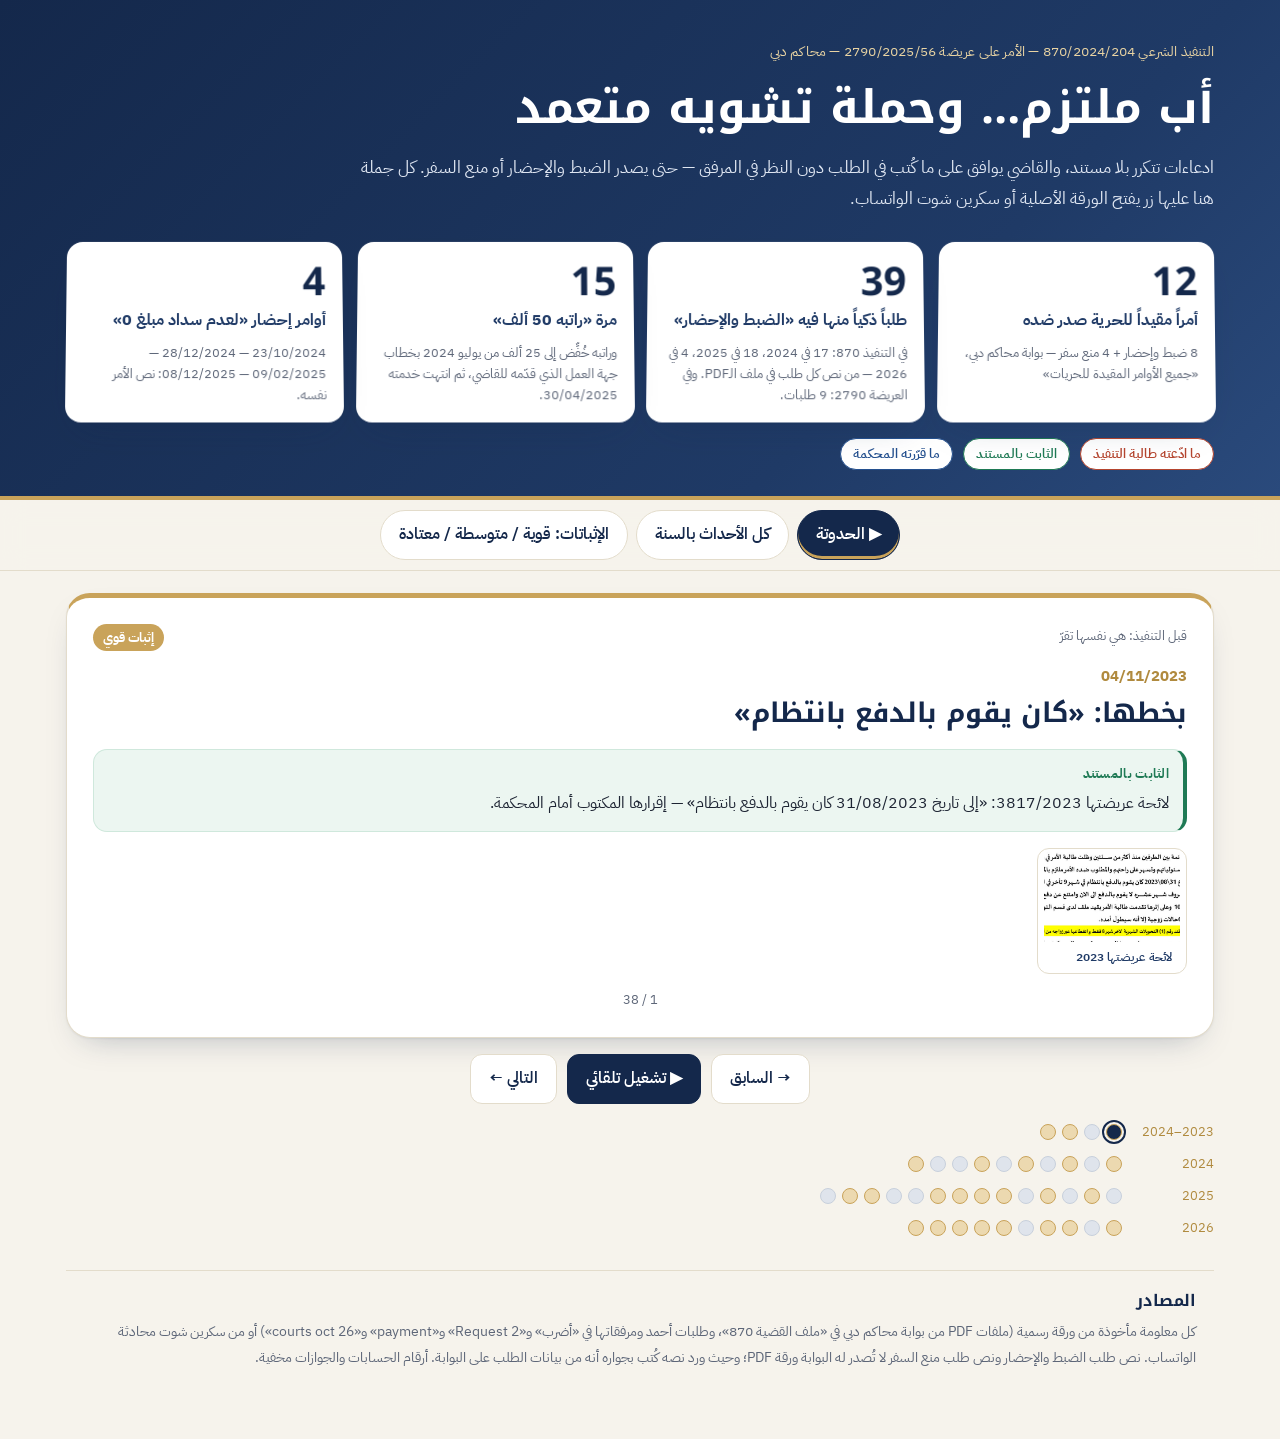
==== commit 5002c015: "ألوان فاتحة احترافية: عاجي وكحلي مع لمسات ذهبية Co-Authored-By: Claude Opus 5.5 <noreply@anthropic.c" ====
--- a/index.html
+++ b/index.html
@@ -7,7 +7,7 @@
 <title>ملف الإثبات — 870 و2790</title>
 <link rel="preconnect" href="https://fonts.googleapis.com">
 <link href="https://fonts.googleapis.com/css2?family=IBM+Plex+Sans+Arabic:wght@400;500;600;700&family=Noto+Kufi+Arabic:wght@600;800&display=swap" rel="stylesheet">
-<link rel="stylesheet" href="styles.css?v=3">
+<link rel="stylesheet" href="styles.css?v=4">
 </head>
 <body>
 <header class="hero">
@@ -61,9 +61,9 @@
   </div>
 </div>
 
-<script src="ev_auto.js?v=3"></script>
-<script src="data.js?v=3"></script>
-<script src="story.js?v=3"></script>
-<script src="app.js?v=3"></script>
+<script src="ev_auto.js?v=4"></script>
+<script src="data.js?v=4"></script>
+<script src="story.js?v=4"></script>
+<script src="app.js?v=4"></script>
 </body>
 </html>
--- a/styles.css
+++ b/styles.css
@@ -1,82 +1,82 @@
-:root{--ink:#080d18;--ink2:#0e1626;--panel:#131d31;--panel2:#18243c;--line:rgba(201,163,90,.22);--gold:#c9a35a;--gold2:#ecd29a;--ivory:#f4efe4;--mute:#9ca6ba;
---her:#e0684f;--her-bg:rgba(224,104,79,.11);--me:#4cbb8f;--me-bg:rgba(76,187,143,.11);--court:#82a9ec;--court-bg:rgba(130,169,236,.11);--r:18px;--sh:0 24px 60px -18px rgba(0,0,0,.75),0 1px 0 rgba(255,255,255,.05) inset}
+:root{--bg:#f6f3ec;--paper:#ffffff;--paper2:#fbf9f4;--navy:#14284b;--navy2:#1f3a66;--text:#1d2433;--mute:#5d6678;--line:#e3dccb;--gold:#b08a3e;--gold2:#c9a35a;--goldbg:#f5ecd9;
+--her:#b5452f;--her-bg:#fbefec;--me:#1f7a55;--me-bg:#ecf6f1;--court:#24508f;--court-bg:#edf2fa;--r:16px;--sh:0 14px 34px -18px rgba(20,40,75,.35),0 1px 2px rgba(20,40,75,.06)}
 *{box-sizing:border-box}
-body{margin:0;background:var(--ink);color:var(--ivory);font-family:"IBM Plex Sans Arabic",Tahoma,sans-serif;line-height:1.85;font-size:16px;overflow-x:hidden;
- background-image:radial-gradient(1100px 560px at 85% -10%,rgba(201,163,90,.14),transparent 60%),radial-gradient(900px 500px at 0% 25%,rgba(64,98,170,.17),transparent 60%)}
+body{margin:0;background:var(--bg);color:var(--text);font-family:"IBM Plex Sans Arabic",Tahoma,sans-serif;line-height:1.85;font-size:16px;overflow-x:hidden;
+ }
 h1,h2,h3{font-family:"Noto Kufi Arabic","IBM Plex Sans Arabic",sans-serif;margin:0;line-height:1.5;text-wrap:balance}
 p{margin:0} button{font:inherit;color:inherit;cursor:pointer;border:0;background:none}
 .wrap{max-width:1180px;margin:0 auto;padding:0 16px}
-time{font-variant-numeric:tabular-nums;color:var(--gold2);font-weight:600}
-.hero{padding:44px 0 26px}
-.kicker{color:var(--gold);font-size:13.5px;letter-spacing:.2px}
-.hero h1{font-size:clamp(28px,5vw,46px);margin:8px 0 10px;background:linear-gradient(180deg,#fff,var(--gold2));-webkit-background-clip:text;background-clip:text;color:transparent}
-.lead{color:#d9dce6;max-width:860px;font-size:17px}
+time{font-variant-numeric:tabular-nums;color:var(--gold);font-weight:700}
+.hero{padding:40px 0 26px;background:linear-gradient(135deg,#14284b 0%,#1f3a66 70%,#2a4a7c 100%);color:#fff;border-bottom:4px solid var(--gold2)}
+.kicker{color:#e9d4a3;font-size:13.5px;letter-spacing:.2px}
+.hero h1{font-size:clamp(28px,5vw,46px);margin:8px 0 10px;color:#fff}
+.lead{color:#dfe6f2;max-width:860px;font-size:17px}
 .counters{display:grid;grid-template-columns:repeat(4,1fr);gap:14px;margin:26px 0 16px}
-.ct{background:linear-gradient(160deg,var(--panel2),var(--panel));border:1px solid var(--line);border-radius:var(--r);padding:16px;box-shadow:var(--sh);transform:perspective(800px) rotateX(4deg);transition:transform .25s}
+.ct{background:#fff;color:var(--text);border:1px solid rgba(255,255,255,.4);border-radius:var(--r);padding:16px;box-shadow:var(--sh);transform:perspective(800px) rotateX(4deg);transition:transform .25s}
 .ct[data-ev]{cursor:pointer}.ct:hover{transform:perspective(800px) rotateX(0) translateY(-3px)}
-.ct b{display:block;font-family:"Noto Kufi Arabic";font-size:40px;color:var(--gold2);line-height:1.2}
-.ct span{display:block;font-weight:600}.ct small{display:block;color:var(--mute);font-size:12.5px;line-height:1.7;margin-top:6px}
+.ct b{display:block;font-family:"Noto Kufi Arabic";font-size:40px;color:var(--navy);line-height:1.2}
+.ct span{display:block;font-weight:700;color:var(--navy2)}.ct small{display:block;color:var(--mute);font-size:12.5px;line-height:1.7;margin-top:6px}
 .legend{display:flex;gap:10px;flex-wrap:wrap;font-size:13px}
 .lg{padding:3px 12px;border-radius:99px;border:1px solid}
-.lg.her{color:var(--her);border-color:var(--her);background:var(--her-bg)}.lg.me{color:var(--me);border-color:var(--me);background:var(--me-bg)}.lg.court{color:var(--court);border-color:var(--court);background:var(--court-bg)}
-.modes{position:sticky;top:0;z-index:30;display:flex;gap:8px;justify-content:center;flex-wrap:wrap;padding:10px 12px;background:rgba(8,13,24,.86);backdrop-filter:blur(12px);border-block:1px solid var(--line);margin-bottom:22px}
-.modes button{padding:9px 18px;border-radius:99px;border:1px solid var(--line);color:var(--mute);font-weight:600}
-.modes button.on{background:linear-gradient(180deg,var(--gold2),var(--gold));color:#1a1408;border-color:transparent}
+.lg{background:#fff;font-weight:600}.lg.her{color:var(--her);border-color:var(--her)}.lg.me{color:var(--me);border-color:var(--me)}.lg.court{color:var(--court);border-color:var(--court)}
+.modes{position:sticky;top:0;z-index:30;display:flex;gap:8px;justify-content:center;flex-wrap:wrap;padding:10px 12px;background:rgba(246,243,236,.92);backdrop-filter:blur(12px);border-bottom:1px solid var(--line);margin-bottom:22px}
+.modes button{padding:9px 18px;border-radius:99px;border:1px solid var(--line);background:#fff;color:var(--navy);font-weight:600}
+.modes button.on{background:var(--navy);color:#fff;border-color:var(--navy);box-shadow:inset 0 -3px 0 var(--gold2)}
 .view{display:none}.view.on{display:block}
 /* stage */
 .stage{min-height:420px}
-.scene{background:linear-gradient(165deg,var(--panel2),var(--panel) 60%);border:1px solid var(--line);border-radius:24px;padding:26px;box-shadow:var(--sh);opacity:0;transform:translateY(14px) scale(.985);transition:.45s}
+.scene{background:var(--paper);border:1px solid var(--line);border-radius:24px;padding:26px;box-shadow:var(--sh);opacity:0;transform:translateY(14px) scale(.985);transition:.45s}
 .scene.in{opacity:1;transform:none}
-.scene.t-s{border-color:rgba(236,210,154,.55);box-shadow:var(--sh),0 0 0 1px rgba(236,210,154,.2),0 0 40px -10px rgba(236,210,154,.35)}
+.scene.t-s{border-top:5px solid var(--gold2)}
 .sh{display:flex;justify-content:space-between;gap:10px;flex-wrap:wrap;font-size:13px;color:var(--mute)}
 .tier{padding:2px 10px;border-radius:99px;font-size:12.5px;font-weight:700;white-space:nowrap}
-.tier.s{background:linear-gradient(180deg,var(--gold2),var(--gold));color:#1a1408}.tier.m{background:rgba(201,163,90,.18);color:var(--gold2)}.tier.n{background:rgba(255,255,255,.07);color:var(--mute)}
+.tier.s{background:var(--gold2);color:#fff}.tier.m{background:var(--goldbg);color:var(--gold)}.tier.n{background:#eef0f4;color:var(--mute)}
 .scene time{display:block;margin-top:12px;font-size:15px}
-.scene h2{font-size:clamp(20px,3vw,27px);margin:2px 0 16px}
+.scene h2{color:var(--navy);font-size:clamp(20px,3vw,27px);margin:2px 0 16px}
 .pns{display:grid;grid-template-columns:repeat(auto-fit,minmax(240px,1fr));gap:12px}
 .pn{border-radius:14px;padding:12px 14px;border:1px solid;border-inline-start-width:4px}
 .pn b{display:block;font-size:12.5px;letter-spacing:.3px;margin-bottom:4px}
-.pn.her{background:var(--her-bg);border-color:rgba(224,104,79,.35);border-inline-start-color:var(--her)}.pn.her b{color:var(--her)}
-.pn.me{background:var(--me-bg);border-color:rgba(76,187,143,.35);border-inline-start-color:var(--me)}.pn.me b{color:var(--me)}
-.pn.court{background:var(--court-bg);border-color:rgba(130,169,236,.35);border-inline-start-color:var(--court)}.pn.court b{color:var(--court)}
+.pn.her{background:var(--her-bg);border-color:#f0d3cc;border-inline-start-color:var(--her)}.pn.her b{color:var(--her)}
+.pn.me{background:var(--me-bg);border-color:#cfe8dc;border-inline-start-color:var(--me)}.pn.me b{color:var(--me)}
+.pn.court{background:var(--court-bg);border-color:#d3dff2;border-inline-start-color:var(--court)}.pn.court b{color:var(--court)}
 .scene .pn{opacity:0;transform:translateY(8px);transition:.5s}
 .scene.in .pn{opacity:1;transform:none}.scene.in .pn:nth-child(2){transition-delay:.35s}.scene.in .pn:nth-child(3){transition-delay:.7s}
 .ths{display:flex;gap:10px;flex-wrap:wrap;margin-top:16px}
-.th{width:150px;background:#0b1220;border:1px solid var(--line);border-radius:12px;overflow:hidden;text-align:start;transition:transform .2s}
+.th{width:150px;background:#fff;border:1px solid var(--line);border-radius:12px;overflow:hidden;text-align:start;transition:transform .2s}
 .th:hover{transform:translateY(-3px);border-color:var(--gold)}
 .th img{display:block;width:100%;height:92px;object-fit:cover;object-position:top;background:#fff}
-.th span{display:block;font-size:12px;padding:6px 8px;color:var(--gold2);line-height:1.5}
+.th span{display:block;font-size:12px;padding:6px 8px;color:var(--navy2);font-weight:600;line-height:1.5}
 .pos{margin-top:14px;color:var(--mute);font-size:12.5px;text-align:center}
 .ctrl{display:flex;justify-content:center;gap:10px;margin:16px 0}
-.ctrl button{padding:9px 18px;border-radius:12px;border:1px solid var(--line);background:var(--panel)}
-.ctrl .auto{background:linear-gradient(180deg,var(--gold2),var(--gold));color:#1a1408;font-weight:700}.ctrl .auto.run{background:var(--her);color:#fff}
+.ctrl button{padding:9px 18px;border-radius:12px;border:1px solid var(--line);background:#fff;color:var(--navy);font-weight:600}
+.ctrl .auto{background:var(--navy);color:#fff;border-color:var(--navy)}.ctrl .auto.run{background:var(--her);color:#fff}
 .track{display:grid;gap:8px;margin-bottom:30px}
 .tk{display:flex;gap:10px;align-items:center}.tk em{font-style:normal;color:var(--gold);font-size:13px;min-width:82px}
 .tk div{display:flex;gap:6px;flex-wrap:wrap}
-.dot{width:16px;height:16px;border-radius:50%;background:rgba(255,255,255,.12);border:1px solid var(--line)}
-.dot.s{background:rgba(236,210,154,.45)}.dot.on{outline:2px solid var(--gold2);outline-offset:2px;background:var(--gold2)}
+.dot{width:16px;height:16px;border-radius:50%;background:#dfe4ec;border:1px solid #c8d0dc}
+.dot.s{background:#ecd9b0;border-color:var(--gold2)}.dot.on{outline:2px solid var(--navy);outline-offset:2px;background:var(--navy)}
 /* list */
 .filters{display:grid;gap:8px;margin-bottom:16px}.chips{display:flex;gap:8px;flex-wrap:wrap}
-.chips button{padding:6px 14px;border-radius:99px;border:1px solid var(--line);color:var(--mute);font-size:14px}.chips button.on{background:var(--gold);color:#1a1408;border-color:transparent;font-weight:700}
-.card{background:var(--panel);border:1px solid var(--line);border-radius:var(--r);padding:18px;margin-bottom:14px;box-shadow:var(--sh)}
-.card.t-s{border-color:rgba(236,210,154,.5)}
+.chips button{padding:6px 14px;border-radius:99px;border:1px solid var(--line);background:#fff;color:var(--navy);font-size:14px}.chips button.on{background:var(--navy);color:#fff;border-color:transparent;font-weight:700}
+.card{background:var(--paper);border:1px solid var(--line);border-radius:var(--r);padding:18px;margin-bottom:14px;box-shadow:var(--sh)}
+.card.t-s{border-top:4px solid var(--gold2)}.card h3{color:var(--navy)}
 .ch{display:flex;justify-content:space-between;gap:10px}.card h3{font-size:18px;margin:4px 0 12px}
 .empty{color:var(--mute)}
 /* proof */
 .tierblk{margin-bottom:28px}.tierblk h2{font-size:21px;margin-bottom:12px}.tierblk h2 small{color:var(--mute);font-size:14px}
-.tierblk.s h2{color:var(--gold2)}
+.tierblk h2{color:var(--navy)}.tierblk.s h2{color:var(--gold)}
 .grid{display:grid;grid-template-columns:repeat(auto-fill,minmax(250px,1fr));gap:10px}
-.pc{text-align:start;background:var(--panel);border:1px solid var(--line);border-radius:14px;padding:12px 14px;transition:.2s}
-.tierblk.s .pc{background:linear-gradient(160deg,rgba(201,163,90,.16),var(--panel));border-color:rgba(236,210,154,.5)}
+.pc{text-align:start;background:#fff;border:1px solid var(--line);border-radius:14px;padding:12px 14px;transition:.2s}
+.tierblk.s .pc{background:var(--goldbg);border-color:#e6d2a6}.pc b{color:var(--navy)}
 .pc:hover{transform:translateY(-2px);border-color:var(--gold)}.pc time{display:block;font-size:12.5px}.pc b{font-weight:600;line-height:1.6}
-.src{margin:30px 0 50px;padding:18px;border-top:1px solid var(--line);color:var(--mute);font-size:14px}.src h3{color:var(--gold);font-size:16px;margin-bottom:6px}
+.src{margin:30px 0 50px;padding:18px;border-top:1px solid var(--line);color:var(--mute);font-size:14px}.src h3{color:var(--navy);font-size:16px;margin-bottom:6px}
 /* lightbox */
-.lb{position:fixed;inset:0;z-index:60;background:rgba(3,6,12,.86);display:none;align-items:center;justify-content:center;padding:14px}
+.lb{position:fixed;inset:0;z-index:60;background:rgba(20,40,75,.6);display:none;align-items:center;justify-content:center;padding:14px}
 .lb.on{display:flex}
-.box{background:var(--ink2);border:1px solid var(--line);border-radius:18px;max-width:980px;width:100%;max-height:92vh;display:flex;flex-direction:column;padding:16px;position:relative}
-.box h3{font-size:17px;padding-inline-end:40px}.lbs{color:var(--mute);font-size:12.5px;margin:4px 0 10px;word-break:break-word}
-.x{position:absolute;top:10px;inset-inline-end:12px;font-size:26px;color:var(--gold2);line-height:1}
+.box{background:#fff;border:1px solid var(--line);border-radius:18px;max-width:980px;width:100%;max-height:92vh;display:flex;flex-direction:column;padding:16px;position:relative}
+.box h3{color:var(--navy);font-size:17px;padding-inline-end:40px}.lbs{color:var(--mute);font-size:12.5px;margin:4px 0 10px;word-break:break-word}
+.x{position:absolute;top:10px;inset-inline-end:12px;font-size:26px;color:var(--navy);line-height:1}
 .lbb{overflow:auto}.lbb img{display:block;max-width:100%;margin:0 auto 10px;border-radius:8px;background:#fff}
-.hl{background:rgba(201,163,90,.12);border-inline-start:3px solid var(--gold);padding:8px 12px;border-radius:8px;margin-bottom:10px;font-size:14px}
+.hl{background:var(--goldbg);border-inline-start:3px solid var(--gold);padding:8px 12px;border-radius:8px;margin-bottom:10px;font-size:14px}
 @media (max-width:760px){.counters{grid-template-columns:1fr 1fr}.ct b{font-size:32px}.scene{padding:18px}.th{width:calc(50% - 5px)}.modes button{padding:8px 12px;font-size:14px}.tk em{min-width:64px}}
 @media (prefers-reduced-motion:reduce){*{transition:none!important}}
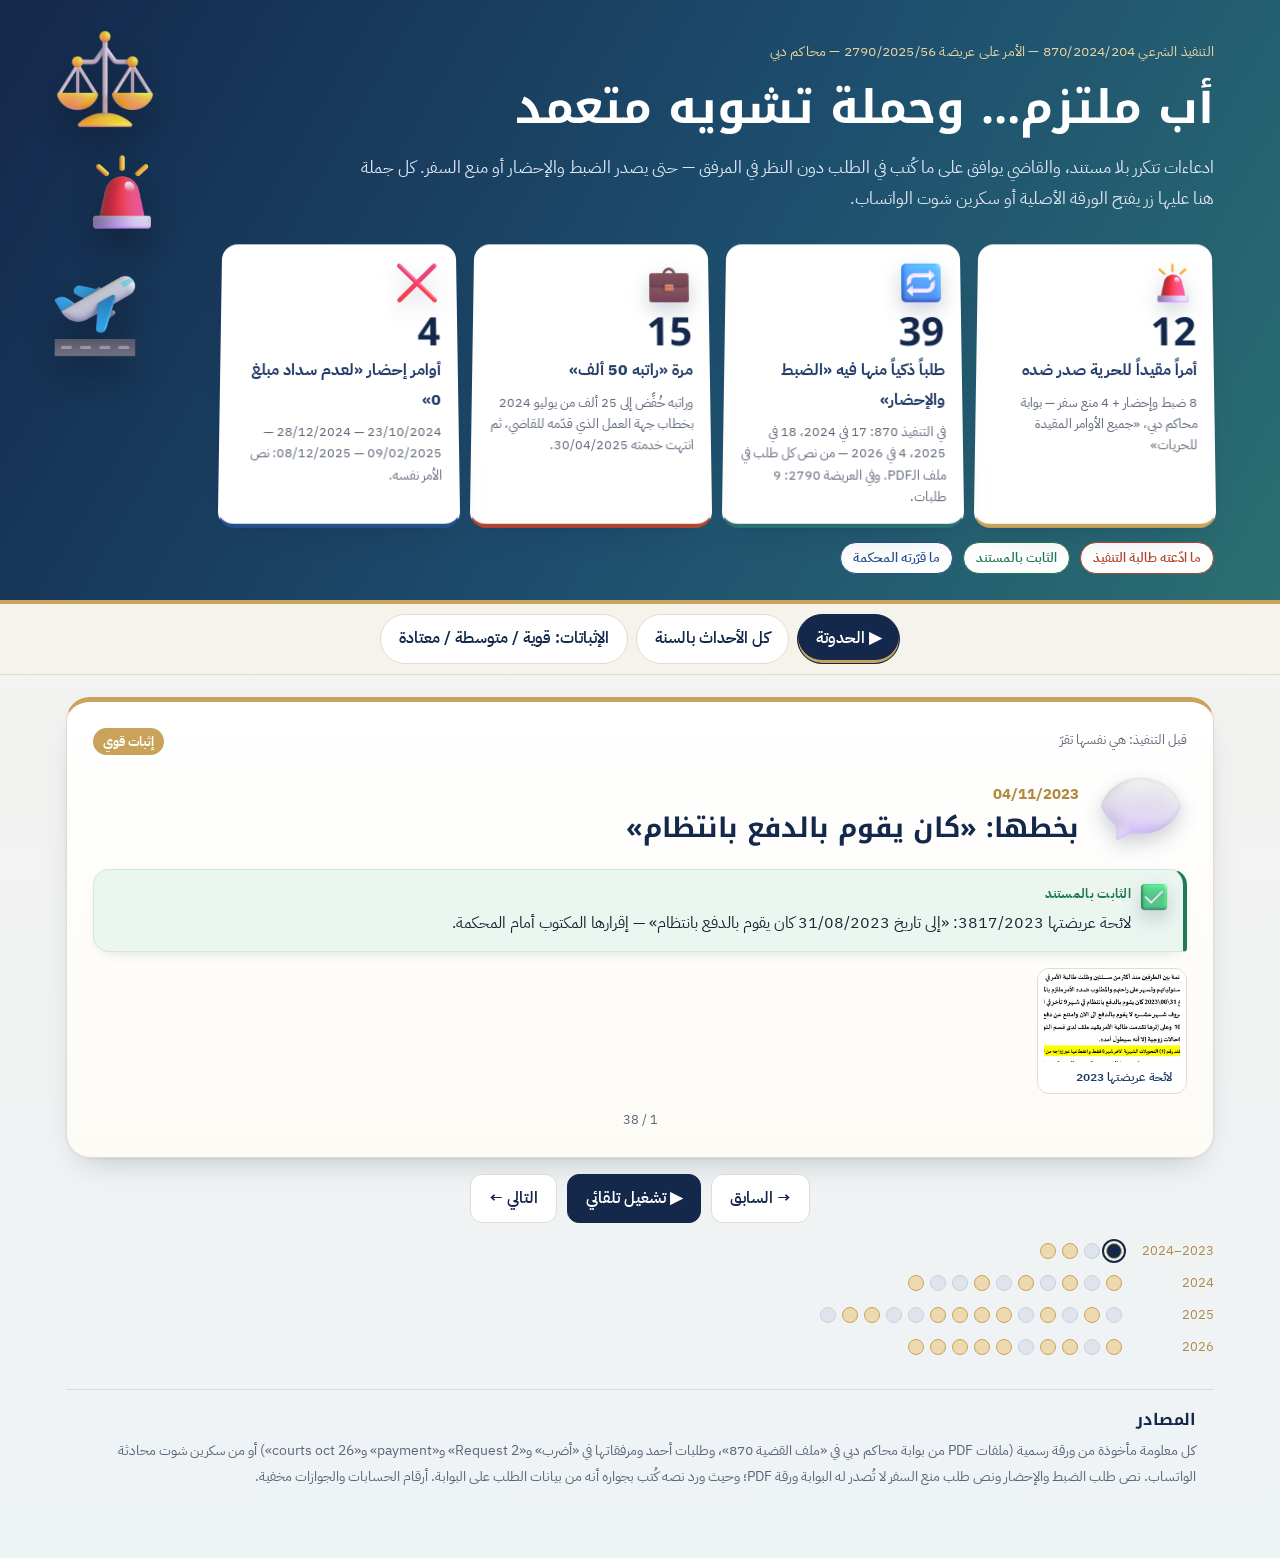
==== commit c3800ea1: "أيقونات ثلاثية الأبعاد وألوان ممزوجة، وتصحيح ملف الأحداث Co-Authored-By: Claude Opus 5.5 <noreply@an" ====
--- a/index.html
+++ b/index.html
@@ -7,10 +7,11 @@
 <title>ملف الإثبات — 870 و2790</title>
 <link rel="preconnect" href="https://fonts.googleapis.com">
 <link href="https://fonts.googleapis.com/css2?family=IBM+Plex+Sans+Arabic:wght@400;500;600;700&family=Noto+Kufi+Arabic:wght@600;800&display=swap" rel="stylesheet">
-<link rel="stylesheet" href="styles.css?v=4">
+<link rel="stylesheet" href="styles.css?v=6">
 </head>
 <body>
 <header class="hero">
+  <img class="fl a" src="assets/ic/court.png" alt=""><img class="fl b" src="assets/ic/arrest.png" alt=""><img class="fl c" src="assets/ic/ban.png" alt="">
   <div class="wrap">
     <p class="kicker">التنفيذ الشرعي 870/2024/204 — الأمر على عريضة 2790/2025/56 — محاكم دبي</p>
     <h1>أب ملتزم… وحملة تشويه متعمد</h1>
@@ -61,9 +62,9 @@
   </div>
 </div>
 
-<script src="ev_auto.js?v=4"></script>
-<script src="data.js?v=4"></script>
-<script src="story.js?v=4"></script>
-<script src="app.js?v=4"></script>
+<script src="ev_auto.js?v=6"></script>
+<script src="data.js?v=6"></script>
+<script src="story.js?v=6"></script>
+<script src="app.js?v=6"></script>
 </body>
 </html>
--- a/styles.css
+++ b/styles.css
@@ -7,7 +7,7 @@
 p{margin:0} button{font:inherit;color:inherit;cursor:pointer;border:0;background:none}
 .wrap{max-width:1180px;margin:0 auto;padding:0 16px}
 time{font-variant-numeric:tabular-nums;color:var(--gold);font-weight:700}
-.hero{padding:40px 0 26px;background:linear-gradient(135deg,#14284b 0%,#1f3a66 70%,#2a4a7c 100%);color:#fff;border-bottom:4px solid var(--gold2)}
+.hero{position:relative;overflow:hidden;padding:40px 0 26px;background:linear-gradient(120deg,#14284b 0%,#1d4e6e 55%,#2b6f72 100%);color:#fff;border-bottom:4px solid var(--gold2)}
 .kicker{color:#e9d4a3;font-size:13.5px;letter-spacing:.2px}
 .hero h1{font-size:clamp(28px,5vw,46px);margin:8px 0 10px;color:#fff}
 .lead{color:#dfe6f2;max-width:860px;font-size:17px}
@@ -80,3 +80,24 @@
 .hl{background:var(--goldbg);border-inline-start:3px solid var(--gold);padding:8px 12px;border-radius:8px;margin-bottom:10px;font-size:14px}
 @media (max-width:760px){.counters{grid-template-columns:1fr 1fr}.ct b{font-size:32px}.scene{padding:18px}.th{width:calc(50% - 5px)}.modes button{padding:8px 12px;font-size:14px}.tk em{min-width:64px}}
 @media (prefers-reduced-motion:reduce){*{transition:none!important}}
+
+.hero .wrap{position:relative;z-index:1}
+.fl{position:absolute;width:110px;opacity:.9;filter:drop-shadow(0 18px 18px rgba(0,0,0,.35));animation:fl 6s ease-in-out infinite;z-index:0}
+.fl.a{left:4%;top:24px}.fl.b{left:14%;top:150px;width:84px;animation-delay:-2s}.fl.c{left:6%;top:270px;width:92px;animation-delay:-4s}
+@keyframes fl{50%{transform:translateY(-12px) rotate(-4deg)}}
+.ic{display:block;filter:drop-shadow(0 8px 10px rgba(20,40,75,.22))}
+.ic.cti{width:46px;height:46px;margin-bottom:4px}
+.ic.big{width:92px;height:92px;flex:none;animation:fl 5s ease-in-out infinite}
+.ic.mid{width:34px;height:34px;flex:none}
+.ic.pi{width:30px;height:30px;float:inline-start;margin-inline-end:8px}
+.sth{display:flex;gap:16px;align-items:center;margin:8px 0 14px}.sth h2{margin:0}
+.ch{align-items:center}.ch time{margin-inline-end:auto}
+.pc{display:flex;gap:10px;align-items:flex-start;flex-wrap:wrap}.pc time{flex:1}.pc b{flex-basis:100%}
+.scene{background:linear-gradient(180deg,#fff,#fdfbf6)}
+.pn{box-shadow:0 6px 16px -10px rgba(20,40,75,.25)}
+.pn.her{border-radius:16px 16px 16px 4px}.pn.me{border-radius:16px 16px 4px 16px}
+body{background:linear-gradient(180deg,#f6f3ec,#eef3f6)}
+.ct{transform:perspective(800px) rotateX(6deg);border-bottom:4px solid var(--gold2)}
+.ct:nth-child(2){border-bottom-color:#2b6f72}.ct:nth-child(3){border-bottom-color:#b5452f}.ct:nth-child(4){border-bottom-color:#24508f}
+@media (max-width:760px){.fl{display:none}.ic.big{width:64px;height:64px}}
+@media (min-width:761px){.hero .wrap{padding-left:170px}.fl.a{left:max(16px,calc(50% - 590px))}.fl.b{left:max(40px,calc(50% - 560px))}.fl.c{left:max(16px,calc(50% - 590px))}}
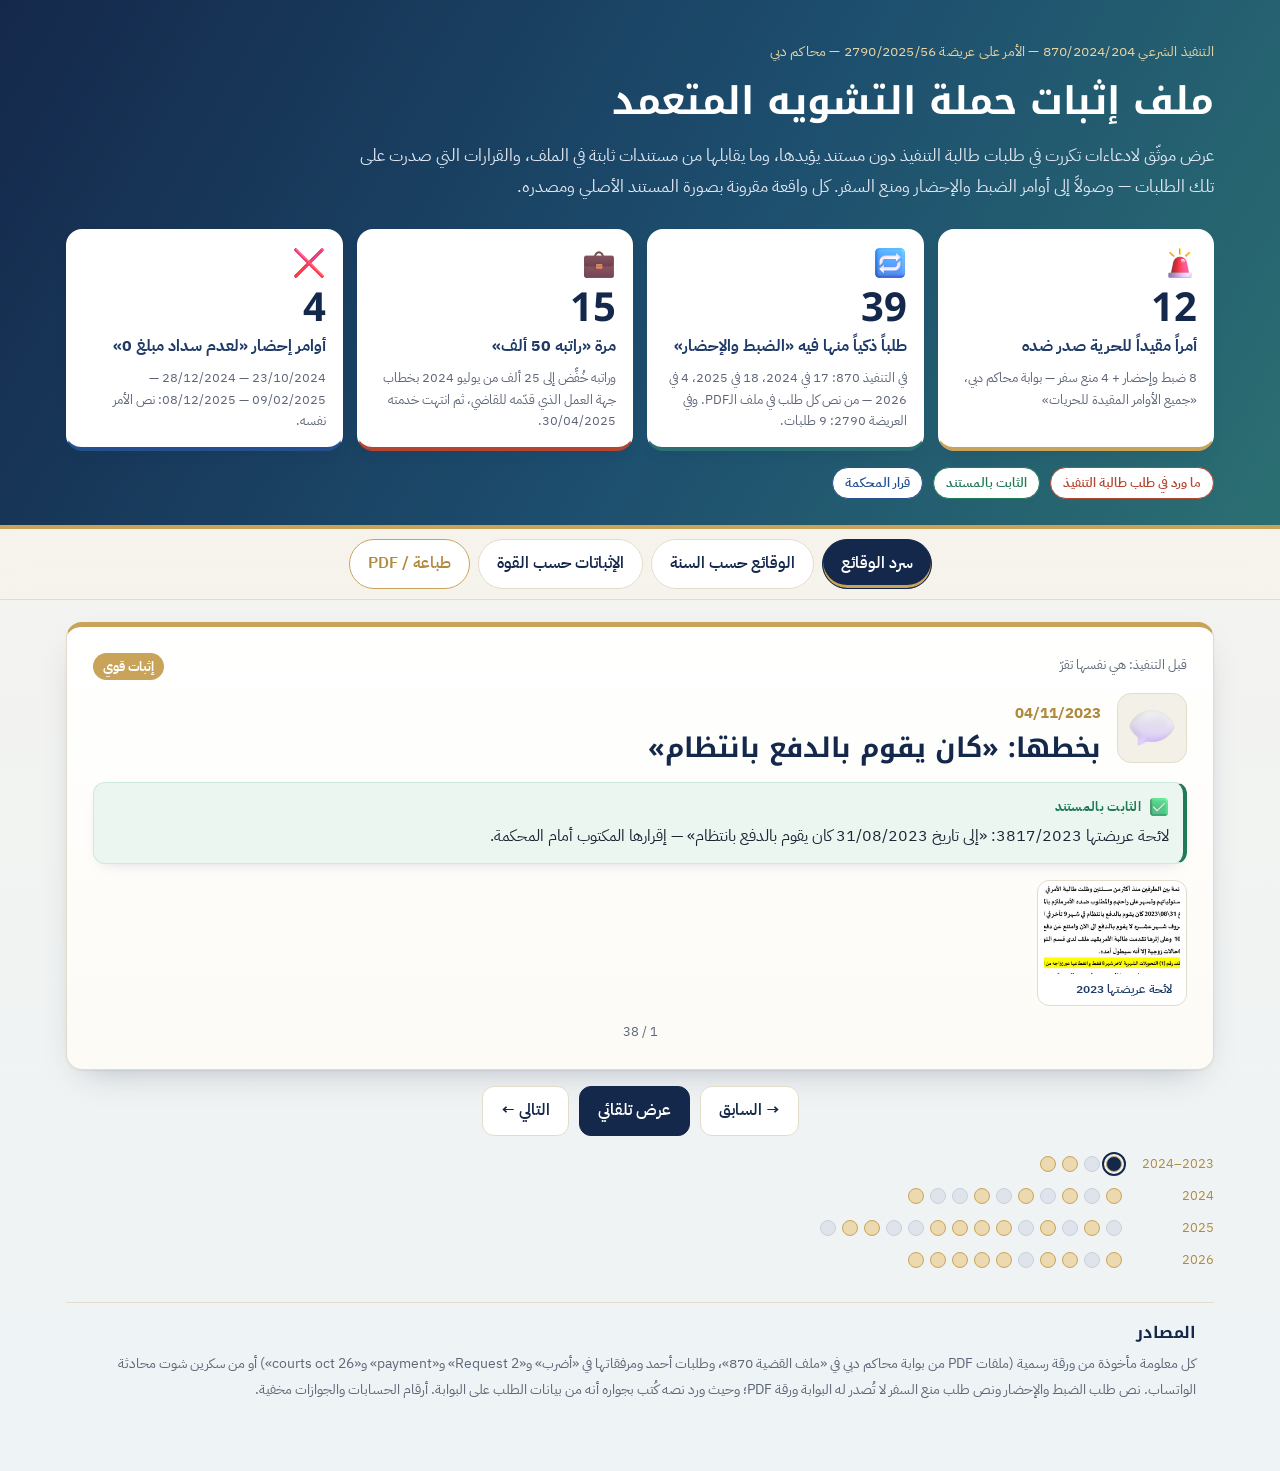
==== commit da5a43b1: "صياغة رسمية للمحامي والقاضي، أيقونات هادئة، وطباعة PDF Co-Authored-By: Claude Opus 5.5 <noreply@anth" ====
--- a/index.html
+++ b/index.html
@@ -7,24 +7,24 @@
 <title>ملف الإثبات — 870 و2790</title>
 <link rel="preconnect" href="https://fonts.googleapis.com">
 <link href="https://fonts.googleapis.com/css2?family=IBM+Plex+Sans+Arabic:wght@400;500;600;700&family=Noto+Kufi+Arabic:wght@600;800&display=swap" rel="stylesheet">
-<link rel="stylesheet" href="styles.css?v=6">
+<link rel="stylesheet" href="styles.css?v=7">
 </head>
 <body>
 <header class="hero">
-  <img class="fl a" src="assets/ic/court.png" alt=""><img class="fl b" src="assets/ic/arrest.png" alt=""><img class="fl c" src="assets/ic/ban.png" alt="">
+  
   <div class="wrap">
     <p class="kicker">التنفيذ الشرعي 870/2024/204 — الأمر على عريضة 2790/2025/56 — محاكم دبي</p>
-    <h1>أب ملتزم… وحملة تشويه متعمد</h1>
-    <p class="lead">ادعاءات تتكرر بلا مستند، والقاضي يوافق على ما كُتب في الطلب دون النظر في المرفق — حتى يصدر الضبط والإحضار أو منع السفر. كل جملة هنا عليها زر يفتح الورقة الأصلية أو سكرين شوت الواتساب.</p>
+    <h1>ملف إثبات حملة التشويه المتعمد</h1>
+    <p class="lead">عرض موثّق لادعاءات تكررت في طلبات طالبة التنفيذ دون مستند يؤيدها، وما يقابلها من مستندات ثابتة في الملف، والقرارات التي صدرت على تلك الطلبات — وصولاً إلى أوامر الضبط والإحضار ومنع السفر. كل واقعة مقرونة بصورة المستند الأصلي ومصدره.</p>
     <div class="counters" id="counters"></div>
-    <div class="legend"><span class="lg her">ما ادّعته طالبة التنفيذ</span><span class="lg me">الثابت بالمستند</span><span class="lg court">ما قرّرته المحكمة</span></div>
+    <div class="legend"><span class="lg her">ما ورد في طلب طالبة التنفيذ</span><span class="lg me">الثابت بالمستند</span><span class="lg court">قرار المحكمة</span></div>
   </div>
 </header>
 
 <nav class="modes" id="modes">
-  <button data-m="play" class="on">▶ الحدوتة</button>
-  <button data-m="list">كل الأحداث بالسنة</button>
-  <button data-m="proof">الإثباتات: قوية / متوسطة / معتادة</button>
+  <button data-m="play" class="on">سرد الوقائع</button>
+  <button data-m="list">الوقائع حسب السنة</button>
+  <button data-m="proof">الإثباتات حسب القوة</button><button id="print" class="pr">طباعة / PDF</button>
 </nav>
 
 <main class="wrap">
@@ -32,7 +32,7 @@
     <div class="stage" id="stage"></div>
     <div class="ctrl">
       <button id="prev" aria-label="السابق">→ السابق</button>
-      <button id="auto" class="auto">▶ تشغيل تلقائي</button>
+      <button id="auto" class="auto">عرض تلقائي</button>
       <button id="next" aria-label="التالي">التالي ←</button>
     </div>
     <div class="track" id="track"></div>
@@ -62,9 +62,9 @@
   </div>
 </div>
 
-<script src="ev_auto.js?v=6"></script>
-<script src="data.js?v=6"></script>
-<script src="story.js?v=6"></script>
-<script src="app.js?v=6"></script>
+<script src="ev_auto.js?v=7"></script>
+<script src="data.js?v=7"></script>
+<script src="story.js?v=7"></script>
+<script src="app.js?v=7"></script>
 </body>
 </html>
--- a/styles.css
+++ b/styles.css
@@ -101,3 +101,26 @@
 .ct:nth-child(2){border-bottom-color:#2b6f72}.ct:nth-child(3){border-bottom-color:#b5452f}.ct:nth-child(4){border-bottom-color:#24508f}
 @media (max-width:760px){.fl{display:none}.ic.big{width:64px;height:64px}}
 @media (min-width:761px){.hero .wrap{padding-left:170px}.fl.a{left:max(16px,calc(50% - 590px))}.fl.b{left:max(40px,calc(50% - 560px))}.fl.c{left:max(16px,calc(50% - 590px))}}
+
+/* formal refinement */
+.fl{display:none!important}
+@media (min-width:761px){.hero .wrap{padding-left:16px}}
+.hero h1{font-size:clamp(26px,4vw,38px)}
+.ct{transform:none!important;box-shadow:0 6px 18px -12px rgba(20,40,75,.35)}
+.ic.cti{width:34px;height:34px}
+.ic.big{width:52px;height:52px;animation:none;padding:8px;background:#f3f0e8;border:1px solid var(--line);border-radius:14px;box-sizing:content-box}
+.ic.mid{width:26px;height:26px}
+.ic.pi{width:20px;height:20px;margin-top:2px}
+.ic{filter:none}
+.scene{border-radius:16px}
+.scene .pn{transition:.3s}.scene.in .pn:nth-child(2){transition-delay:.12s}.scene.in .pn:nth-child(3){transition-delay:.24s}
+.pn.her,.pn.me{border-radius:12px}
+.pn p{font-size:15.5px}
+.modes .pr{background:#fff;color:var(--gold);border-color:var(--gold2)}
+@media (max-width:760px){.ic.big{width:38px;height:38px}}
+@media print{
+ body{background:#fff}.modes,.ctrl,.track,#v-play,#v-proof,.filters,.lb,.fl{display:none!important}
+ #v-list{display:block!important}.hero{background:#fff!important;color:#000;border-bottom:2px solid #000;padding:0 0 10px}
+ .hero h1,.lead,.kicker{color:#000!important}.ct{border:1px solid #999}
+ .card{break-inside:avoid;box-shadow:none;border:1px solid #bbb}.th{width:120px}.th img{height:80px}
+}
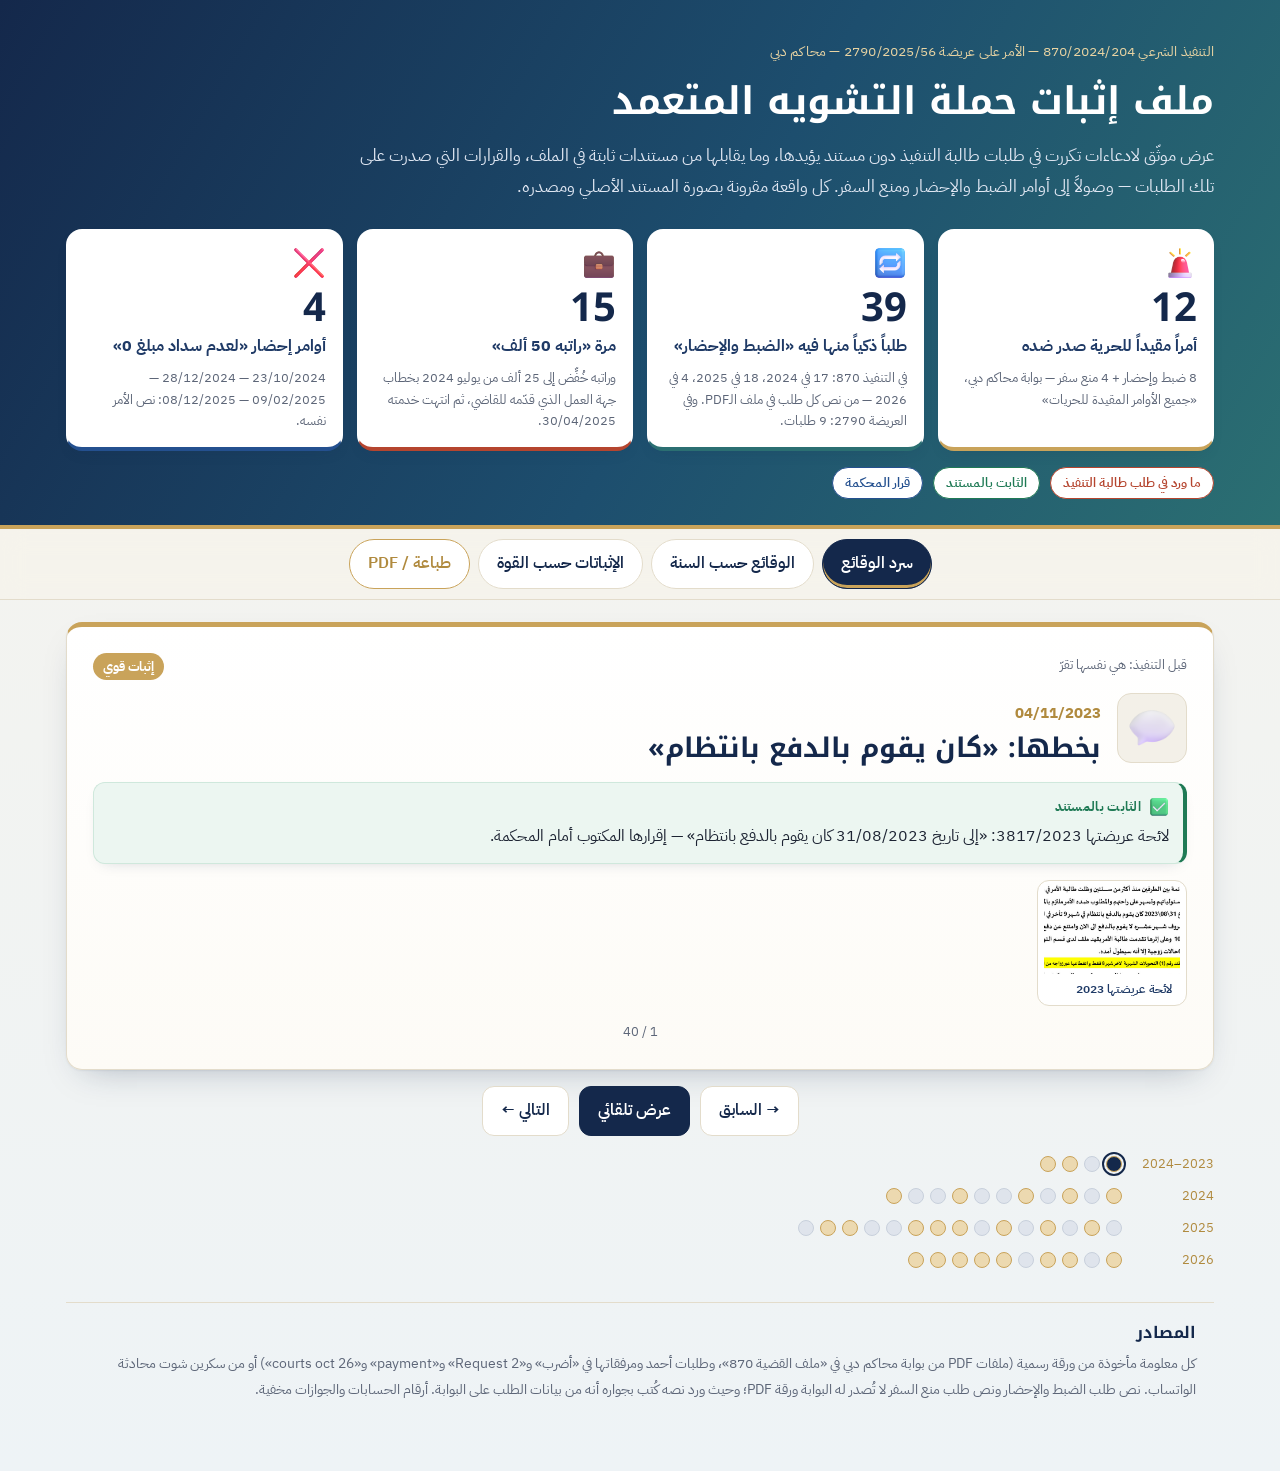
==== commit 170ea3eb: "إضافة خطاب المديونية، تذكرة رحلة العلاج، طلب معاينة المسكن، واتهام التزوير (86) Co-Authored-By: Clau" ====
--- a/index.html
+++ b/index.html
@@ -7,7 +7,7 @@
 <title>ملف الإثبات — 870 و2790</title>
 <link rel="preconnect" href="https://fonts.googleapis.com">
 <link href="https://fonts.googleapis.com/css2?family=IBM+Plex+Sans+Arabic:wght@400;500;600;700&family=Noto+Kufi+Arabic:wght@600;800&display=swap" rel="stylesheet">
-<link rel="stylesheet" href="styles.css?v=7">
+<link rel="stylesheet" href="styles.css?v=8">
 </head>
 <body>
 <header class="hero">
@@ -62,9 +62,9 @@
   </div>
 </div>
 
-<script src="ev_auto.js?v=7"></script>
-<script src="data.js?v=7"></script>
-<script src="story.js?v=7"></script>
-<script src="app.js?v=7"></script>
+<script src="ev_auto.js?v=8"></script>
+<script src="data.js?v=8"></script>
+<script src="story.js?v=8"></script>
+<script src="app.js?v=8"></script>
 </body>
 </html>
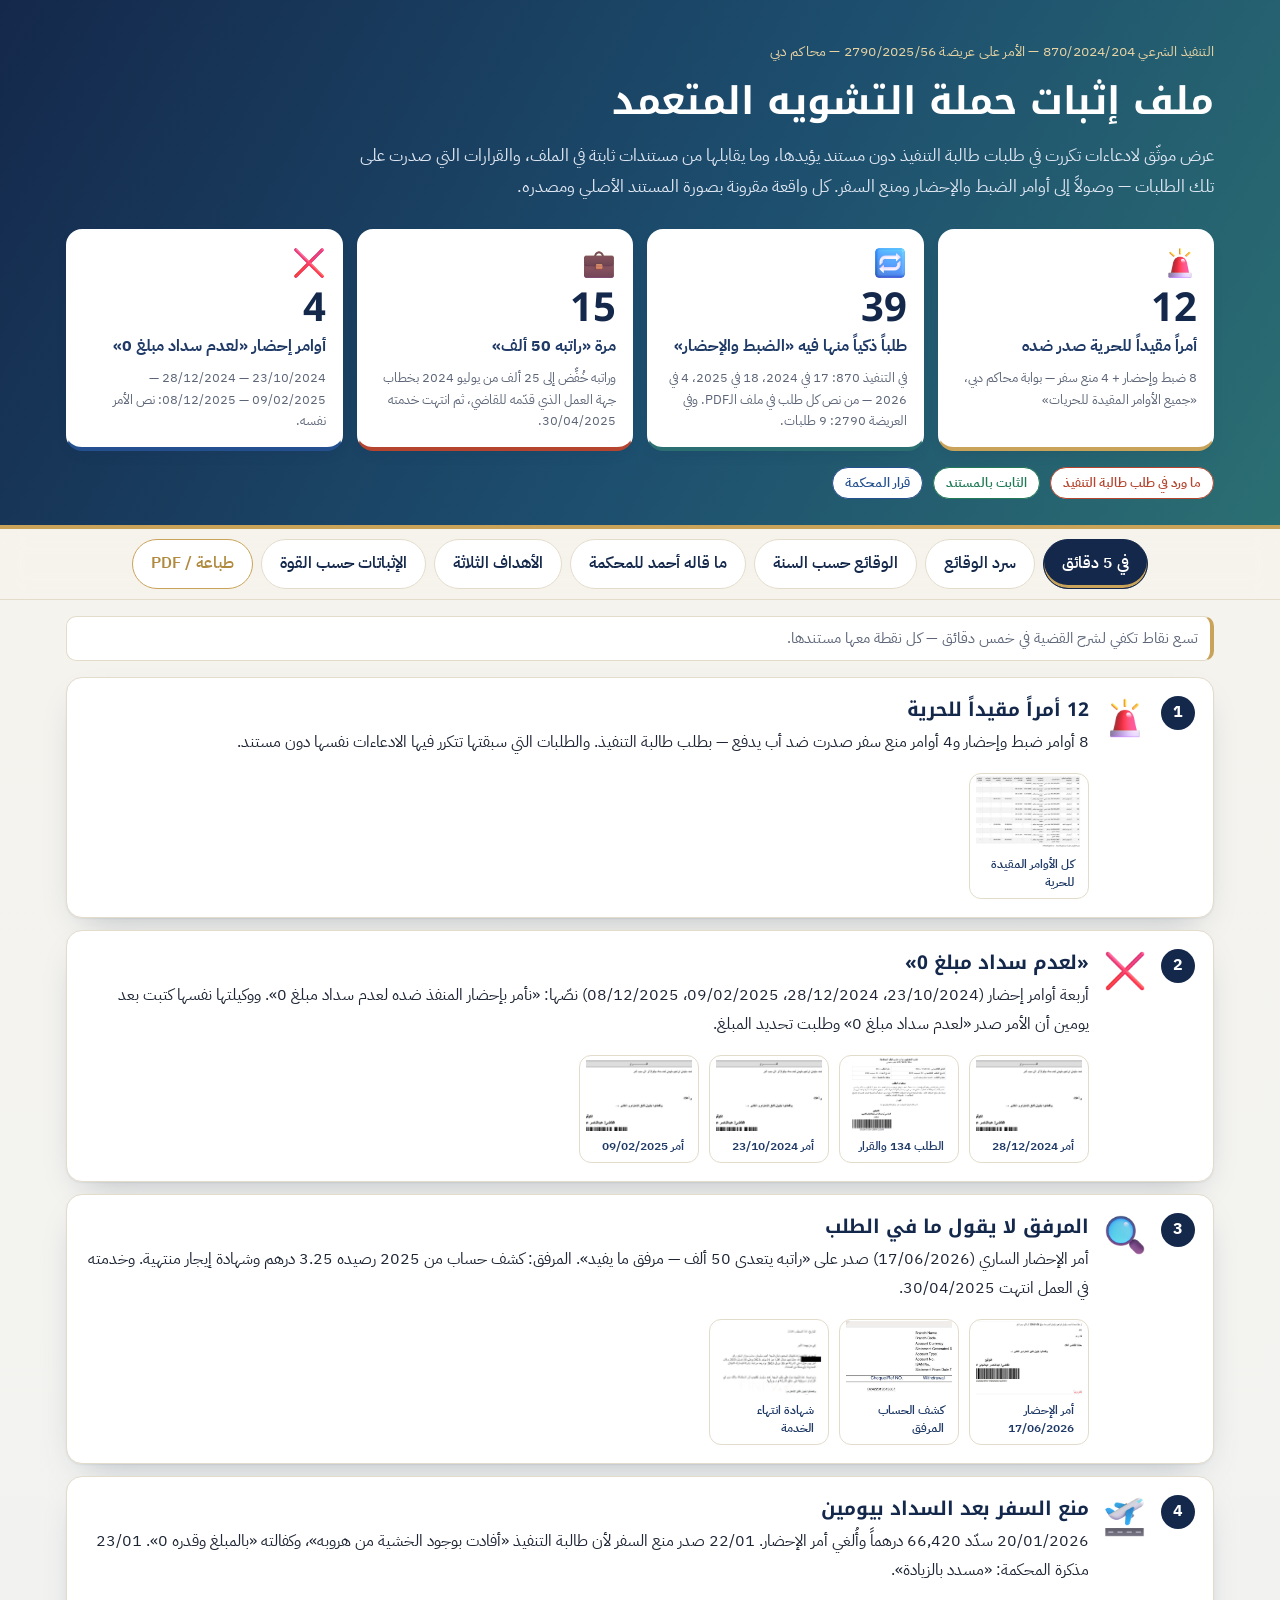
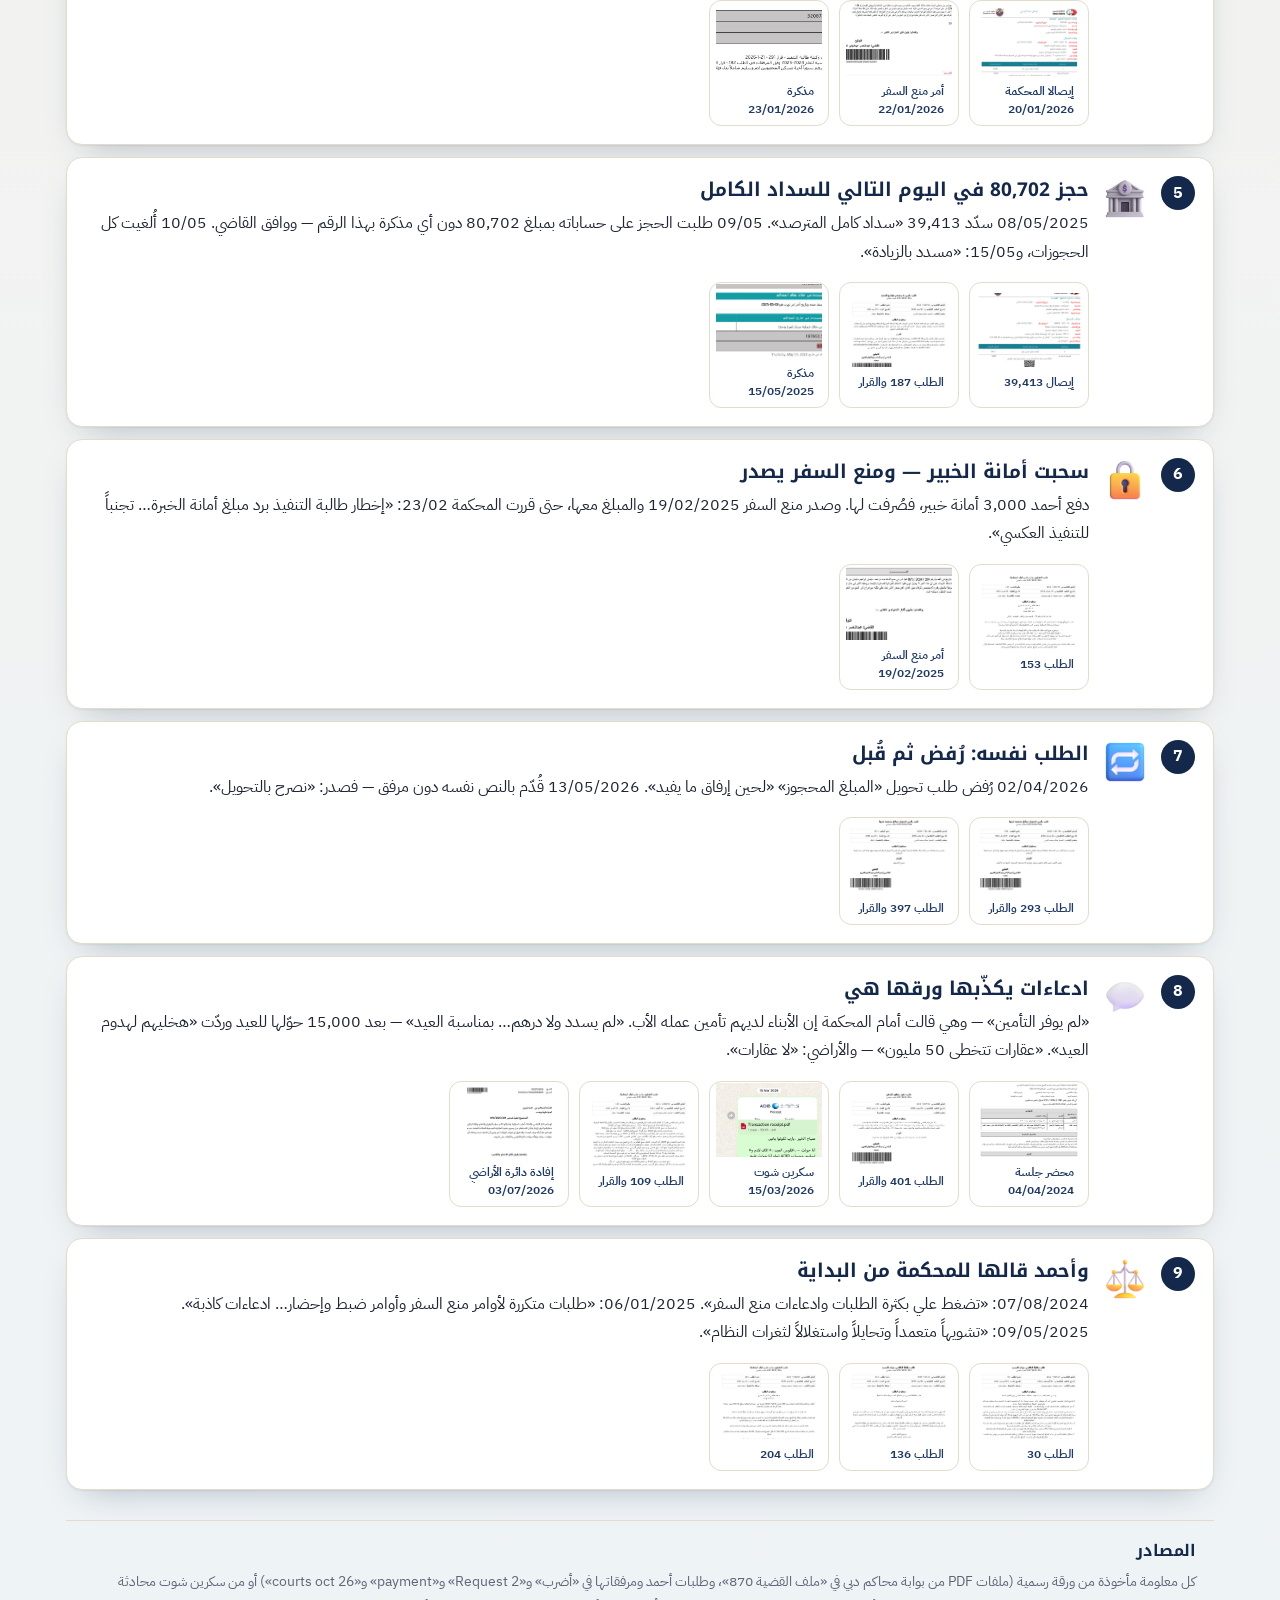
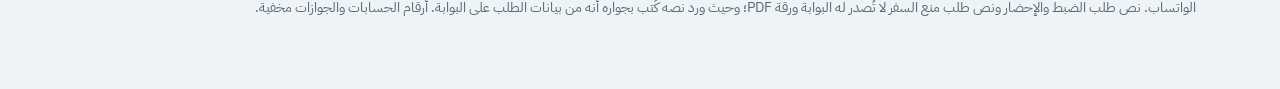
==== commit 94facf78: "ست طرق عرض: 5 دقائق، سرد الوقائع، حسب السنة، ما قاله أحمد للمحكمة، الأهداف الثلاثة، الإثباتات حسب ال" ====
--- a/index.html
+++ b/index.html
@@ -7,7 +7,7 @@
 <title>ملف الإثبات — 870 و2790</title>
 <link rel="preconnect" href="https://fonts.googleapis.com">
 <link href="https://fonts.googleapis.com/css2?family=IBM+Plex+Sans+Arabic:wght@400;500;600;700&family=Noto+Kufi+Arabic:wght@600;800&display=swap" rel="stylesheet">
-<link rel="stylesheet" href="styles.css?v=8">
+<link rel="stylesheet" href="styles.css?v=11">
 </head>
 <body>
 <header class="hero">
@@ -22,13 +22,20 @@
 </header>
 
 <nav class="modes" id="modes">
-  <button data-m="play" class="on">سرد الوقائع</button>
+  <button data-m="brief">في 5 دقائق</button>
+  <button data-m="play">سرد الوقائع</button>
   <button data-m="list">الوقائع حسب السنة</button>
-  <button data-m="proof">الإثباتات حسب القوة</button><button id="print" class="pr">طباعة / PDF</button>
+  <button data-m="said">ما قاله أحمد للمحكمة</button>
+  <button data-m="goals">الأهداف الثلاثة</button>
+  <button data-m="proof">الإثباتات حسب القوة</button>
+  <button id="print" class="pr">طباعة / PDF</button>
 </nav>
 
 <main class="wrap">
-  <section id="v-play" class="view on">
+  <p class="hint" id="hint"></p>
+  <section id="v-brief" class="view"><div id="brief"></div></section>
+
+  <section id="v-play" class="view">
     <div class="stage" id="stage"></div>
     <div class="ctrl">
       <button id="prev" aria-label="السابق">→ السابق</button>
@@ -43,9 +50,14 @@
     <div id="list"></div>
   </section>
 
-  <section id="v-proof" class="view">
-    <div id="proof"></div>
+  <section id="v-said" class="view"><div id="said"></div></section>
+
+  <section id="v-goals" class="view">
+    <div class="gtabs" id="gtabs"></div>
+    <div id="g1" class="gp on"></div><div id="g2" class="gp"></div><div id="g3" class="gp"></div><div id="g4" class="gp"></div>
   </section>
+
+  <section id="v-proof" class="view"><div id="proof"></div></section>
 
   <footer class="src">
     <h3>المصادر</h3>
@@ -62,9 +74,9 @@
   </div>
 </div>
 
-<script src="ev_auto.js?v=8"></script>
-<script src="data.js?v=8"></script>
-<script src="story.js?v=8"></script>
-<script src="app.js?v=8"></script>
+<script src="ev_auto.js?v=11"></script>
+<script src="data.js?v=11"></script>
+<script src="story.js?v=11"></script>
+<script src="app.js?v=11"></script>
 </body>
 </html>
--- a/styles.css
+++ b/styles.css
@@ -119,8 +119,65 @@
 .modes .pr{background:#fff;color:var(--gold);border-color:var(--gold2)}
 @media (max-width:760px){.ic.big{width:38px;height:38px}}
 @media print{
- body{background:#fff}.modes,.ctrl,.track,#v-play,#v-proof,.filters,.lb,.fl{display:none!important}
- #v-list{display:block!important}.hero{background:#fff!important;color:#000;border-bottom:2px solid #000;padding:0 0 10px}
+ body{background:#fff}.modes,.ctrl,.track,.filters,.lb,.fl{display:none!important}
+.hero{background:#fff!important;color:#000;border-bottom:2px solid #000;padding:0 0 10px}
  .hero h1,.lead,.kicker{color:#000!important}.ct{border:1px solid #999}
  .card{break-inside:avoid;box-shadow:none;border:1px solid #bbb}.th{width:120px}.th img{height:80px}
 }
+/* === multi-view === */
+.modes{overflow-x:auto;flex-wrap:nowrap;justify-content:flex-start;scrollbar-width:none}.modes::-webkit-scrollbar{display:none}
+@media (min-width:1100px){.modes{justify-content:center}}
+.modes button{white-space:nowrap}
+.hint{color:var(--mute);font-size:14.5px;margin:-6px 0 16px;padding:8px 12px;background:#fff;border:1px solid var(--line);border-radius:10px;border-inline-start:4px solid var(--gold2)}
+.ths.sm .th{width:120px}.ths.sm .th img{height:74px}
+/* brief */
+.bf{display:grid;grid-template-columns:auto auto 1fr;gap:14px;align-items:start;background:#fff;border:1px solid var(--line);border-radius:16px;padding:18px;margin-bottom:12px;box-shadow:var(--sh)}
+.bn{width:34px;height:34px;border-radius:50%;background:var(--navy);color:#fff;display:grid;place-items:center;font-weight:700}
+.ic.bi{width:44px;height:44px}
+.bt h3{color:var(--navy);font-size:19px;margin-bottom:4px}.bt p{font-size:15.5px}
+/* said */
+.sd{background:#fff;border:1px solid var(--line);border-radius:16px;padding:16px;margin-bottom:12px;box-shadow:var(--sh)}
+.sdh{display:flex;justify-content:space-between;align-items:center;gap:10px}
+.sdh .no{background:var(--me-bg);color:var(--me);font-weight:700;padding:2px 12px;border-radius:99px;border:1px solid #cfe8dc}
+.sd blockquote{margin:10px 0;padding:10px 14px;border-inline-start:4px solid var(--me);background:#f7fbf9;border-radius:8px;font-size:15.5px}
+.sdr{display:grid;grid-template-columns:1fr 1fr;gap:10px}.sdr b{display:block;font-size:12.5px;color:var(--mute)}
+.sdr .dec{background:var(--court-bg);border-radius:10px;padding:8px 12px}.sdr .dec b{color:var(--court)}
+/* goals */
+.gtabs{display:grid;grid-template-columns:repeat(4,1fr);gap:10px;margin-bottom:18px}
+.gtabs button{text-align:start;background:#fff;border:1px solid var(--line);border-radius:14px;padding:12px 14px;border-top:4px solid var(--line)}
+.gtabs button b{display:block;color:var(--navy)}.gtabs button small{color:var(--mute);font-size:12.5px;line-height:1.6}
+.gtabs button.on{border-top-color:var(--gold2);box-shadow:var(--sh)}
+.gp{display:none}.gp.on{display:block}
+.cl,.cmp,.lad{background:#fff;border:1px solid var(--line);border-radius:16px;padding:18px;margin-bottom:14px;box-shadow:var(--sh)}
+.cl header{display:flex;gap:14px;align-items:center;margin-bottom:10px}
+.cnt{min-width:70px;text-align:center;background:var(--her-bg);border:1px solid #f0d3cc;border-radius:12px;padding:6px}
+.cnt b{display:block;font-size:30px;color:var(--her);font-family:"Noto Kufi Arabic";line-height:1.2}.cnt span{font-size:12px;color:var(--her)}
+.cl h3,.cmp h3,.lad h3{color:var(--navy);font-size:18px}.cl small{color:var(--mute)}
+.chips2{display:flex;flex-wrap:wrap;gap:6px;margin-bottom:12px}
+.chip{font-size:12.5px;padding:3px 10px;border-radius:99px;background:var(--her-bg);color:var(--her);border:1px solid #f0d3cc}
+.chip.ok{background:var(--me-bg);color:var(--me);border-color:#cfe8dc}
+.eb{display:inline-block;margin:6px 0 0 6px;font-size:12.5px;padding:3px 10px;border-radius:8px;border:1px solid var(--line);background:#fff;color:var(--navy2);font-weight:600}
+.eb:hover{border-color:var(--gold2)}
+.cmp h3{margin-bottom:10px}
+.lad .sub{color:var(--mute);margin:4px 0 12px}
+.rungs{list-style:none;margin:0;padding:0;display:grid;grid-template-columns:repeat(auto-fill,minmax(190px,1fr));gap:8px;counter-reset:r}
+.rungs li{position:relative;background:#fbf9f4;border:1px solid var(--line);border-radius:12px;padding:10px 12px;counter-increment:r}
+.rungs li::before{content:counter(r);position:absolute;top:8px;inset-inline-end:10px;color:var(--gold);font-weight:700}
+.rungs li.final{background:var(--goldbg);border-color:var(--gold2)}
+.rungs .no{font-weight:700;color:var(--navy);display:block}.rungs p{font-size:14px;margin:4px 0}
+.res{display:inline-block;font-size:12.5px;padding:2px 8px;border-radius:6px}
+.res.yes{background:#fdecea;color:#a3321d}.res.no{background:#eef0f4;color:var(--mute)}.res.mid{background:#fff4dd;color:#8a6420}
+.note{margin-top:10px;font-size:13.5px;color:var(--mute);border-inline-start:3px solid var(--gold2);padding-inline-start:10px}
+.eps{margin-bottom:12px}.ep{display:none}.ep.on{display:block}
+.eph{font-family:"Noto Kufi Arabic";color:var(--navy);font-size:18px}.eps2{color:var(--mute);margin:6px 0 14px}
+.etl{list-style:none;margin:0;padding:0;border-inline-start:3px solid var(--line);padding-inline-start:16px}
+.etl li{position:relative;background:#fff;border:1px solid var(--line);border-radius:12px;padding:10px 14px;margin-bottom:8px}
+.etl li::before{content:"";position:absolute;inset-inline-start:-24px;top:16px;width:12px;height:12px;border-radius:50%;background:var(--line)}
+.etl li.claim::before{background:var(--her)}.etl li.fact::before{background:var(--me)}.etl li.court::before{background:var(--court)}.etl li.order::before{background:#111}
+.etl li.order{border-color:#e6b9ae;background:#fff8f6}
+.eh{display:flex;gap:8px;flex-wrap:wrap;align-items:center}.eh small{color:var(--mute);font-size:12px}
+.who{font-size:12px;padding:1px 8px;border-radius:99px}.who.claim{background:var(--her-bg);color:var(--her)}.who.fact{background:var(--me-bg);color:var(--me)}.who.court{background:var(--court-bg);color:var(--court)}.who.order{background:#222;color:#fff}
+.etl q{display:block;margin:4px 0;color:var(--her)}.etl p{font-size:14.5px}
+.gap{display:block;font-style:normal;font-size:12px;color:var(--gold);font-weight:700}
+@media (max-width:760px){.gtabs{grid-template-columns:1fr 1fr}.sdr{grid-template-columns:1fr}.bf{grid-template-columns:auto 1fr}.bf .bi{display:none}}
+@media print{.view{display:none!important}.view.on{display:block!important}.hint,#v-play .ctrl,#v-play .track{display:none!important}.gp{display:block!important}.ep{display:block!important}.eps,.gtabs{display:none!important}.bf,.sd,.cl,.cmp,.lad,.etl li{break-inside:avoid;box-shadow:none}}
